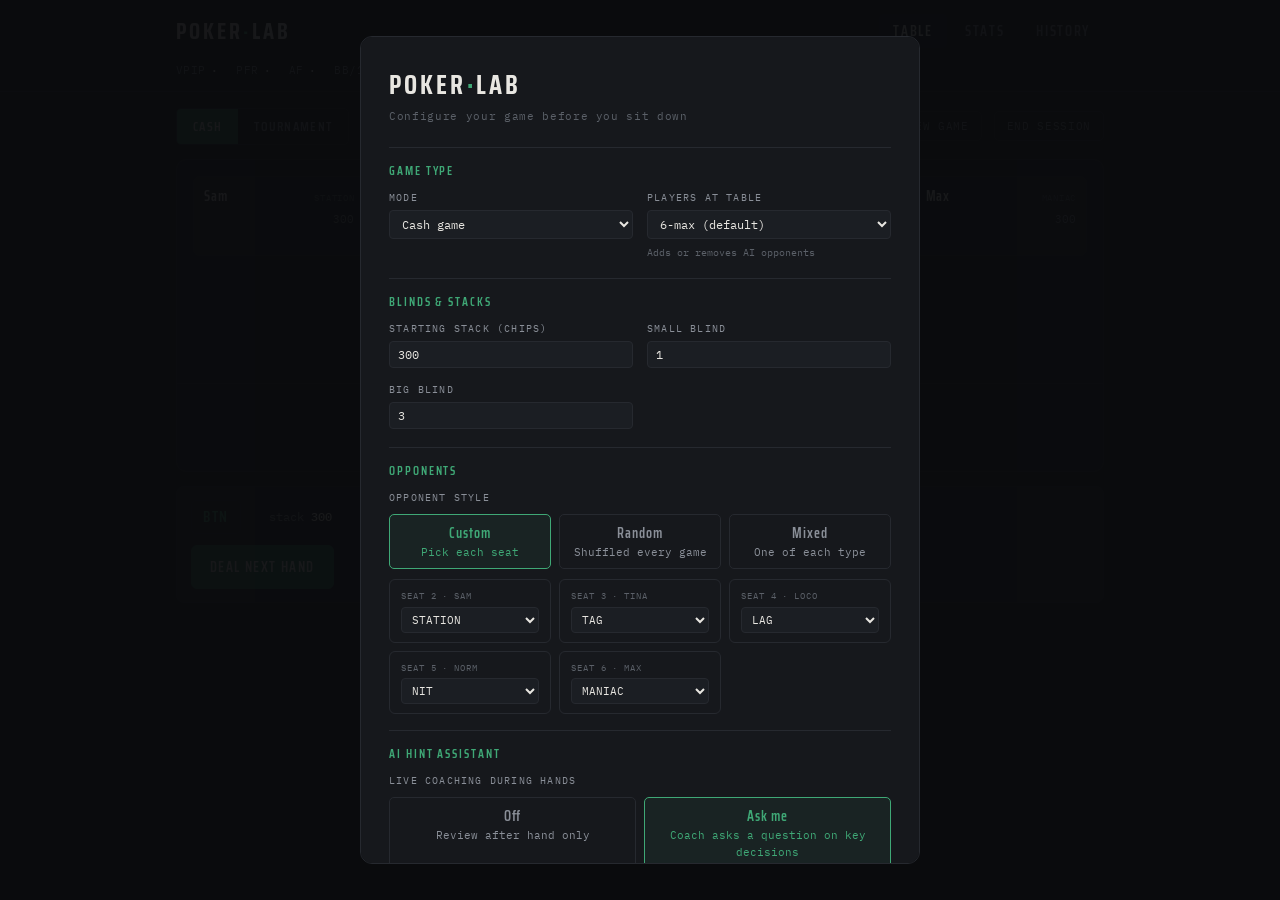
==== index.html @ ae9c4c9e "Make favicon spade larger" ====
<!DOCTYPE html>
<html lang="en">
<head>
<meta charset="UTF-8">
<meta name="viewport" content="width=device-width, initial-scale=1.0">
<title>Poker Lab · 6-Max Trainer</title>
<meta name="description" content="Free in-browser poker trainer. Play against 5 AI types, get hand-by-hand coaching, and track your stats. No account needed.">
<meta property="og:title" content="Poker Lab · 6-Max Trainer">
<meta property="og:description" content="Built this to teach myself poker. Play no-limit hold'em against AI opponents with up to 9 players, get coaching on every hand, track your win rate. Free, no account, runs in your browser.">
<meta property="og:type" content="website">
<link rel="icon" type="image/svg+xml" href="data:image/svg+xml,%3Csvg xmlns='http://www.w3.org/2000/svg' viewBox='0 0 100 100'%3E%3Crect width='100' height='100' rx='16' fill='%231a1a2e'/%3E%3Ctext x='50' y='85' text-anchor='middle' font-size='88' fill='%23e2b94b'%3E%E2%99%A0%3C/text%3E%3C/svg%3E">
<link rel="preconnect" href="https://fonts.googleapis.com">
<link href="https://fonts.googleapis.com/css2?family=Saira+Condensed:wght@500;600;700&family=IBM+Plex+Mono:wght@400;500;600&display=swap" rel="stylesheet">
<style>
:root{
  --bg:#101214;
  --panel:#16181c;
  --panel2:#1b1e23;
  --line:#26292f;
  --ink:#e8e6e1;
  --muted:#8a8f98;
  --dim:#5b6068;
  --felt:#3fa876;
  --felt-dim:#2c7a57;
  --loss:#d96459;
  --warn:#d9a05b;
  --cardface:#f6f5f1;
  --cardred:#c9504a;
  --carddark:#1a1c1f;
  --mono:'IBM Plex Mono',ui-monospace,'SF Mono',Menlo,monospace;
  --disp:'Saira Condensed','Arial Narrow',sans-serif;
}
*{box-sizing:border-box;margin:0;padding:0}
html,body{height:100%}
body{
  background:var(--bg);
  color:var(--ink);
  font-family:var(--mono);
  font-size:13px;
  line-height:1.5;
  -webkit-font-smoothing:antialiased;
}
button{font-family:inherit;cursor:pointer;border:none;background:none;color:inherit}
button:disabled{opacity:.35;cursor:default}
:focus-visible{outline:2px solid var(--felt);outline-offset:2px}
select,input{
  font-family:var(--mono);font-size:12px;color:var(--ink);
  background:var(--panel2);border:1px solid var(--line);border-radius:4px;padding:5px 8px;
}
.wrap{max-width:960px;margin:0 auto;padding:0 16px 40px}

/* ---------- header ---------- */
header{border-bottom:1px solid var(--line);position:sticky;top:0;background:var(--bg);z-index:10}
header .wrap{padding-bottom:0}
.hrow{display:flex;align-items:center;justify-content:space-between;padding:14px 0 8px}
.brand{font-family:var(--disp);font-weight:700;font-size:22px;letter-spacing:.14em;text-transform:uppercase}
.brand .dot{color:var(--felt)}
nav{display:flex;gap:4px}
nav button{
  font-family:var(--disp);font-weight:600;font-size:14px;letter-spacing:.12em;text-transform:uppercase;
  padding:6px 14px;color:var(--muted);border-radius:4px;
}
nav button.on{color:var(--ink);background:var(--panel2)}
nav button:hover{color:var(--ink)}
.ticker{
  display:flex;gap:18px;flex-wrap:wrap;padding:6px 0 12px;
  font-size:11px;color:var(--muted);letter-spacing:.04em;
}
.ticker b{color:var(--ink);font-weight:500;margin-left:5px}
.ticker .pos{color:var(--felt)}
.ticker .neg{color:var(--loss)}
.ticker .warn{color:var(--warn)}

/* ---------- table view ---------- */
.modebar{display:flex;align-items:center;gap:12px;flex-wrap:wrap;padding:16px 0 14px}
.seg{display:flex;border:1px solid var(--line);border-radius:5px;overflow:hidden}
.seg button{padding:7px 16px;font-family:var(--disp);font-weight:600;font-size:13px;letter-spacing:.1em;text-transform:uppercase;color:var(--muted)}
.seg button.on{background:var(--felt-dim);color:var(--ink)}
.modeinfo{color:var(--muted);font-size:11px}
.modeinfo b{color:var(--ink);font-weight:500}
.modebar .spacer{flex:1}
.ghost{border:1px solid var(--line);border-radius:5px;padding:7px 12px;font-size:11px;color:var(--muted);letter-spacing:.06em;text-transform:uppercase;white-space:nowrap}
.ghost:hover{color:var(--ink);border-color:var(--dim)}
.ghost.active{color:var(--felt);border-color:var(--felt-dim)}

.table{
  border:1px solid var(--line);border-radius:10px;background:
  radial-gradient(ellipse 90% 70% at 50% 28%, #151a17 0%, var(--panel) 62%);
  padding:16px 16px 0;
}
.seats{display:grid;grid-template-columns:repeat(5,minmax(0,1fr));gap:8px;margin-bottom:16px}
.seat{
  border:1px solid var(--line);border-radius:7px;background:var(--panel2);
  padding:8px 10px;position:relative;transition:border-color .15s;cursor:pointer;text-align:left;
  min-width:0;
}
.seat:hover{border-color:var(--dim)}
.seat.acting{border-color:var(--felt)}
.seat.folded{opacity:.38}
.seat.out{opacity:.18;cursor:default}
.seat .nm{display:flex;justify-content:space-between;align-items:baseline;gap:4px;margin-bottom:5px}
.seat .nm b{font-family:var(--disp);font-weight:600;font-size:14px;letter-spacing:.06em}
.seat .tag{font-size:9px;color:var(--dim);letter-spacing:.08em;white-space:nowrap}
.seat .row2{display:flex;justify-content:space-between;align-items:center;gap:4px}
.seat .stk{font-size:11px;color:var(--muted);white-space:nowrap}
.seat .bet{font-size:11px;color:var(--warn);min-height:17px;margin-top:4px;white-space:nowrap;overflow:hidden;text-overflow:ellipsis}
.seat .bet.act-fold{color:var(--dim)}
.seat .bet.act-win{color:var(--felt)}
.seat .hand-name{font-size:10px;color:var(--felt);margin-top:2px}
.dbtn{
  position:absolute;top:-7px;right:-5px;width:16px;height:16px;border-radius:50%;
  background:var(--ink);color:var(--bg);font-size:9px;font-weight:600;
  display:flex;align-items:center;justify-content:center;
}

.card{
  display:inline-flex;align-items:center;justify-content:center;gap:1px;
  width:34px;height:46px;border-radius:4px;background:var(--cardface);
  color:var(--carddark);font-weight:600;font-size:14px;
  box-shadow:0 1px 2px rgba(0,0,0,.45);
}
.card.red{color:var(--cardred)}
.card.back{
  background:repeating-linear-gradient(45deg,#23262b 0 3px,#1b1e22 3px 6px);
  box-shadow:inset 0 0 0 1px var(--line);
}
.card.sm{width:23px;height:32px;font-size:10px;border-radius:3px}
.card.lg{width:46px;height:62px;font-size:19px;border-radius:5px}
.cards{display:flex;gap:4px}

.center{display:flex;flex-direction:column;align-items:center;gap:10px;padding:4px 0 14px}
.pot{font-size:12px;color:var(--muted);letter-spacing:.08em;text-transform:uppercase}
.pot b{color:var(--ink);font-weight:500;font-size:14px}
.board{min-height:62px;display:flex;gap:6px;align-items:center}
.board .slot{width:46px;height:62px;border-radius:5px;border:1px dashed var(--line)}

.log{
  border-top:1px solid var(--line);margin:0 -16px;padding:9px 16px 10px;
  font-size:11px;color:var(--dim);height:88px;overflow-y:auto;
}
.log div{padding:1px 0}
.log .hl{color:var(--muted)}

.me{
  margin-top:14px;border:1px solid var(--line);border-radius:8px;background:var(--panel2);
  padding:13px 14px;
}
.merow{display:flex;align-items:center;gap:14px;flex-wrap:wrap}
.posbtn{
  font-family:var(--disp);font-weight:600;font-size:15px;letter-spacing:.1em;color:var(--felt);
  border:1px solid var(--line);border-radius:5px;padding:4px 11px;
}
.posbtn:hover{border-color:var(--felt-dim)}
.mestk{font-size:12px;color:var(--muted)}
.mestk b{color:var(--ink);font-weight:500}
.tocall{font-size:12px;color:var(--warn)}
.eqbadge{font-size:11px;color:var(--felt);border:1px solid var(--felt-dim);border-radius:4px;padding:3px 8px}
.poshint{font-size:11px;color:var(--dim);margin-top:9px;line-height:1.5}
.actions{display:flex;gap:8px;flex-wrap:wrap;margin-top:11px;align-items:center}
.abtn{
  font-family:var(--disp);font-weight:600;font-size:14px;letter-spacing:.1em;text-transform:uppercase;
  border:1px solid var(--line);border-radius:6px;padding:10px 18px;background:var(--panel);
}
.abtn:hover:not(:disabled){border-color:var(--dim)}
.abtn.fold{color:var(--loss)}
.abtn.call{color:var(--ink);border-color:var(--dim)}
.abtn.primary{background:var(--felt-dim);border-color:var(--felt-dim);color:var(--ink)}
.sizes{display:flex;gap:6px;flex-wrap:wrap;align-items:center}
.sizes .lbl{font-size:10px;color:var(--dim);letter-spacing:.08em;text-transform:uppercase;margin:0 2px}
.chip{
  border:1px solid var(--line);border-radius:5px;padding:8px 11px;
  font-size:12px;color:var(--felt);white-space:nowrap;
}
.chip:hover:not(:disabled){border-color:var(--felt)}
.betin{width:74px;padding:7px 9px;font-size:12px;border:1px solid var(--line);border-radius:5px;background:var(--panel2);color:var(--ink)}
.betin:focus{border-color:var(--felt);outline:none}

.coach{
  margin-top:12px;border:1px solid var(--line);border-left:3px solid var(--felt);
  border-radius:6px;background:var(--panel);padding:13px 15px;
}
.coach .eyebrow{font-family:var(--disp);font-weight:600;font-size:12px;letter-spacing:.18em;text-transform:uppercase;color:var(--felt);margin-bottom:6px}
.coach p{color:var(--muted);font-size:12px;margin-bottom:7px;line-height:1.6}
.coach p b{color:var(--ink);font-weight:500}
.coach .res{font-size:13px;color:var(--ink);margin-bottom:8px}
.coach .res.neg{color:var(--loss)}
.coach .res.pos{color:var(--felt)}

.overlay{
  position:fixed;inset:0;background:rgba(10,11,13,.86);z-index:50;
  display:flex;align-items:center;justify-content:center;padding:20px;
}
.modal{
  max-width:520px;width:100%;max-height:86vh;overflow-y:auto;
  border:1px solid var(--line);border-radius:10px;
  background:var(--panel);padding:24px;
}
.modal h2{font-family:var(--disp);font-weight:700;font-size:22px;letter-spacing:.12em;text-transform:uppercase;margin-bottom:12px}
.modal h2 small{font-size:12px;color:var(--dim);letter-spacing:.1em;margin-left:8px}
.modal p{color:var(--muted);font-size:12px;margin-bottom:9px;line-height:1.6}
.modal p b{color:var(--ink);font-weight:500}
.modal ul{margin:0 0 10px 16px;color:var(--muted);font-size:12px;line-height:1.6}
.modal li{margin-bottom:4px}
.modal .mrow{display:flex;gap:10px;margin-top:14px}
.posblock{border:1px solid var(--line);border-radius:7px;padding:11px 13px;margin-bottom:8px}
.posblock.cur{border-color:var(--felt-dim)}
.posblock h4{font-family:var(--disp);font-weight:600;font-size:14px;letter-spacing:.12em;color:var(--felt);margin-bottom:4px}
.posblock p{margin-bottom:5px}
.vline{font-size:12px;color:var(--muted);line-height:1.6;margin-bottom:8px}
.vline b{color:var(--ink);font-weight:500}

/* ---------- stats view ---------- */
.statshead{display:flex;align-items:center;gap:14px;padding:18px 0 14px;flex-wrap:wrap}
.statgrid{display:grid;grid-template-columns:repeat(auto-fill,minmax(210px,1fr));gap:10px}
.statcard{border:1px solid var(--line);border-radius:8px;background:var(--panel);padding:13px 15px}
.statcard .lab{font-size:10px;letter-spacing:.12em;text-transform:uppercase;color:var(--muted);display:flex;justify-content:space-between;align-items:center}
.statcard .val{font-family:var(--disp);font-weight:700;font-size:30px;letter-spacing:.03em;margin:4px 0 2px}
.statcard .bench{font-size:10px;color:var(--dim)}
.statcard .desc{font-size:10px;color:var(--dim);margin-top:6px;line-height:1.45}
.sdot{width:7px;height:7px;border-radius:50%;display:inline-block}
.sdot.ok{background:var(--felt)}
.sdot.off{background:var(--warn)}
.sdot.na{background:var(--line)}
.leaks{margin-top:22px;border:1px solid var(--line);border-radius:8px;background:var(--panel);padding:16px}
.leaks h3{font-family:var(--disp);font-weight:600;font-size:15px;letter-spacing:.14em;text-transform:uppercase;margin-bottom:10px}
.leaks h3 .cnt{color:var(--dim);font-size:11px;letter-spacing:.06em}
.leak{border-top:1px solid var(--line);padding:10px 0;font-size:12px;color:var(--muted);line-height:1.6}
.leak b{color:var(--ink);font-weight:500}
.leak .sev{font-size:9px;letter-spacing:.12em;padding:2px 7px;border-radius:3px;margin-right:8px;text-transform:uppercase}
.sev.high{background:rgba(217,100,89,.16);color:var(--loss)}
.sev.med{background:rgba(217,160,91,.16);color:var(--warn)}
.sev.good{background:rgba(63,168,118,.16);color:var(--felt)}
.lockmsg{color:var(--dim);font-size:12px;padding:8px 0}
.lockbar{height:3px;background:var(--line);border-radius:2px;margin-top:10px;overflow:hidden}
.lockbar i{display:block;height:100%;background:var(--felt);transition:width .3s}
.settingsrow{display:flex;gap:18px;align-items:center;flex-wrap:wrap;margin-top:22px;padding-top:16px;border-top:1px solid var(--line);font-size:11px;color:var(--dim)}
.settingsrow input{width:70px}
.danger{color:var(--loss);border-color:rgba(217,100,89,.4)}

/* ---------- history view ---------- */
.filters{display:flex;gap:10px;flex-wrap:wrap;padding:18px 0 14px;align-items:center}
.hrowi{
  border:1px solid var(--line);border-radius:7px;background:var(--panel);
  margin-bottom:8px;overflow:hidden;
}
.hsum{display:flex;align-items:center;gap:12px;padding:11px 14px;cursor:pointer;flex-wrap:wrap}
.hsum:hover{background:var(--panel2)}
.hsum .when{font-size:10px;color:var(--dim);min-width:86px}
.hsum .hpos{font-family:var(--disp);font-weight:600;font-size:13px;letter-spacing:.08em;min-width:34px}
.hsum .net{margin-left:auto;font-size:13px;white-space:nowrap}
.hsum .net.pos{color:var(--felt)}
.hsum .net.neg{color:var(--loss)}
.hsum .flagchip{font-size:9px;color:var(--dim);letter-spacing:.08em;text-transform:uppercase}
.hdetail{border-top:1px solid var(--line);padding:13px 15px;background:var(--panel2)}
.hdetail .lines{font-size:11px;color:var(--muted);margin-bottom:10px}
.hdetail .lines div{padding:1px 0}
.hdetail .notes{border-left:2px solid var(--felt);padding-left:10px;margin:10px 0;font-size:11px;color:var(--muted);line-height:1.6}
.hdetail .notes div{margin-bottom:6px}
.empty{color:var(--dim);font-size:12px;padding:30px 0;text-align:center}

/* ---------- hint panel ---------- */
.hint-panel{
  margin-top:10px;border:1px solid var(--warn);border-left:3px solid var(--warn);
  border-radius:6px;background:rgba(217,160,91,.06);padding:12px 14px;
}
.hint-panel .eyebrow{font-family:var(--disp);font-weight:600;font-size:11px;letter-spacing:.18em;text-transform:uppercase;color:var(--warn);margin-bottom:6px}
.hint-panel .question{font-size:12px;color:var(--ink);line-height:1.65;margin-bottom:10px}
.hint-panel .hint-actions{display:flex;gap:8px;flex-wrap:wrap}
.hint-panel .hbtn{font-family:var(--disp);font-weight:600;font-size:12px;letter-spacing:.08em;text-transform:uppercase;border:1px solid var(--line);border-radius:5px;padding:7px 13px;background:var(--panel);color:var(--muted)}
.hint-panel .hbtn:hover{border-color:var(--dim);color:var(--ink)}
.hint-panel .hbtn.dismiss{color:var(--dim)}

/* ---------- setup screen ---------- */
.setup-overlay{
  position:fixed;inset:0;background:rgba(10,11,13,.94);z-index:60;
  display:flex;align-items:center;justify-content:center;padding:20px;
}
.setup-box{
  max-width:560px;width:100%;max-height:92vh;overflow-y:auto;
  border:1px solid var(--line);border-radius:12px;
  background:var(--panel);padding:28px 28px 24px;
}
.setup-box h2{
  font-family:var(--disp);font-weight:700;font-size:26px;letter-spacing:.12em;
  text-transform:uppercase;color:var(--ink);margin-bottom:4px;
}
.setup-box .sub{font-size:11px;color:var(--dim);letter-spacing:.06em;margin-bottom:22px}
.setup-grid{display:grid;grid-template-columns:1fr 1fr;gap:14px;margin-bottom:18px}
.setup-group{display:flex;flex-direction:column;gap:5px}
.setup-group label{font-size:10px;letter-spacing:.12em;text-transform:uppercase;color:var(--muted)}
.setup-group select,.setup-group input{width:100%;font-size:12px}
.setup-group .hint{font-size:10px;color:var(--dim);margin-top:2px;line-height:1.4}
.setup-full{grid-column:1/-1}
.setup-section{font-family:var(--disp);font-weight:600;font-size:12px;letter-spacing:.16em;
  text-transform:uppercase;color:var(--felt);margin:16px 0 10px;border-top:1px solid var(--line);padding-top:14px}
.setup-blinds{display:grid;grid-template-columns:repeat(auto-fill,minmax(130px,1fr));gap:8px;margin-bottom:14px}
.blind-chip{
  border:1px solid var(--line);border-radius:5px;padding:8px 11px;
  font-size:11px;color:var(--muted);cursor:pointer;text-align:center;transition:all .12s;
}
.blind-chip:hover{border-color:var(--dim);color:var(--ink)}
.blind-chip.on{border-color:var(--felt);color:var(--felt);background:rgba(63,168,118,.08)}
.blind-chip b{display:block;font-family:var(--disp);font-weight:600;font-size:14px;letter-spacing:.06em;color:inherit}
.setup-ai{display:grid;grid-template-columns:repeat(auto-fill,minmax(140px,1fr));gap:8px;margin-bottom:18px}
.ai-slot{border:1px solid var(--line);border-radius:6px;padding:9px 11px;font-size:11px}
.ai-slot label{font-size:9px;letter-spacing:.1em;text-transform:uppercase;color:var(--dim);display:block;margin-bottom:4px}
.ai-slot select{width:100%;font-size:11px;padding:4px 6px}
.setup-start{
  width:100%;font-family:var(--disp);font-weight:700;font-size:16px;letter-spacing:.14em;
  text-transform:uppercase;background:var(--felt-dim);color:var(--ink);
  border:none;border-radius:7px;padding:14px;cursor:pointer;transition:opacity .15s;
}
.setup-start:hover{opacity:.88}

@media (max-width:680px){
  .seats{grid-template-columns:repeat(3,minmax(0,1fr))}
  .card{width:30px;height:41px;font-size:12px}
  .card.lg{width:40px;height:54px;font-size:16px}
  .board .slot{width:40px;height:54px}
}
@media (prefers-reduced-motion: reduce){
  *{transition:none !important;animation:none !important}
}
</style>
</head>
<body>

<header>
  <div class="wrap">
    <div class="hrow">
      <div class="brand">Poker<span class="dot">·</span>Lab</div>
      <nav>
        <button id="tab-table" class="on" onclick="showView('table')">Table</button>
        <button id="tab-stats" onclick="showView('stats')">Stats</button>
        <button id="tab-history" onclick="showView('history')">History</button>
      </nav>
    </div>
    <div class="ticker" id="ticker"></div>
  </div>
</header>

<main class="wrap">

  <!-- ============ TABLE ============ -->
  <section id="view-table">
    <div class="modebar">
      <div class="seg">
        <button id="mode-cash" class="on" onclick="setMode('cash')">Cash</button>
        <button id="mode-tourney" onclick="setMode('tourney')">Tournament</button>
      </div>
      <div class="modeinfo" id="modeinfo"></div>
      <div class="spacer"></div>
      <button class="ghost" id="eqToggle" onclick="toggleEquity()">Win %: off</button>
      <button class="ghost" id="rebuyBtn" style="display:none" onclick="rebuy()">Rebuy</button>
      <button class="ghost" onclick="openSetup()">New game</button>
      <button class="ghost" onclick="endSession()">End session</button>
    </div>

    <div class="table">
      <div class="seats" id="seats"></div>
      <div class="center">
        <div class="pot" id="potline"></div>
        <div class="board" id="board"></div>
      </div>
      <div class="log" id="log"></div>
    </div>

    <div class="me" id="mepanel">
      <div class="merow">
        <button class="posbtn" id="mepos" onclick="positionGuide()">·</button>
        <span class="cards" id="mecards"></span>
        <span class="mestk" id="mestk"></span>
        <span class="tocall" id="metocall"></span>
        <span class="eqbadge" id="eqbadge" style="display:none"></span>
      </div>
      <div class="poshint" id="poshint"></div>
      <div class="actions" id="actbar"></div>
    </div>

    <div class="coach" id="coachpanel" style="display:none"></div>
    <div class="hint-panel" id="hintpanel" style="display:none"></div>
  </section>

  <!-- ============ STATS ============ -->
  <section id="view-stats" style="display:none">
    <div class="statshead">
      <div class="seg">
        <button id="scope-life" class="on" onclick="setScope('life')">Lifetime</button>
        <button id="scope-sess" onclick="setScope('sess')">Session</button>
      </div>
      <div class="modeinfo" id="statsub"></div>
    </div>
    <div class="statgrid" id="statgrid"></div>
    <div class="leaks" id="leakpanel"></div>
    <div class="settingsrow">
      <span>Stats are measured in big blinds so cash and tournament hands compare cleanly. Table amounts are chips.</span>
      <span style="flex:1"></span>
      <button class="ghost" onclick="exportData()" title="Download your stats and hand history as a backup file">Export data</button>
      <button class="ghost" onclick="importData()" title="Load a previously exported backup file">Import data</button>
      <button class="ghost danger" onclick="resetAll()">Reset all data</button>
    </div>
  </section>

  <!-- ============ HISTORY ============ -->
  <section id="view-history" style="display:none">
    <div class="filters">
      <select id="f-pos" onchange="renderHistory()">
        <option value="">Position: all</option>
        <option>BTN</option><option>SB</option><option>BB</option>
        <option>UTG</option><option>HJ</option><option>CO</option>
      </select>
      <select id="f-flag" onchange="renderHistory()">
        <option value="">Filter: all</option>
        <option value="won">Won</option>
        <option value="lost">Lost</option>
        <option value="vpip">Played (VPIP)</option>
        <option value="pfr">Raised preflop</option>
        <option value="threeBet">3-bet</option>
        <option value="foldCbet">Folded to c-bet</option>
        <option value="wtsd">Went to showdown</option>
        <option value="noted">Has coach note</option>
      </select>
      <select id="f-mode" onchange="renderHistory()">
        <option value="">Mode: all</option>
        <option value="cash">Cash</option>
        <option value="tourney">Tournament</option>
      </select>
      <span style="flex:1"></span>
      <button class="ghost danger" onclick="clearHistory()">Clear history</button>
    </div>
    <div id="histlist"></div>
  </section>

</main>

<div class="overlay" id="overlay" style="display:none">
  <div class="modal" id="modalbox"></div>
</div>

<!-- ============ SETUP SCREEN ============ -->
<div class="setup-overlay" id="setupOverlay">
  <div class="setup-box">
    <h2>Poker<span style="color:var(--felt)">·</span>Lab</h2>
    <div class="sub">Configure your game before you sit down</div>

    <div class="setup-section">Game type</div>
    <div class="setup-grid">
      <div class="setup-group">
        <label>Mode</label>
        <select id="cfg-mode" onchange="updateSetupUI()">
          <option value="cash">Cash game</option>
          <option value="tourney">Tournament (Sit &amp; Go)</option>
        </select>
      </div>
      <div class="setup-group">
        <label>Players at table</label>
        <select id="cfg-players">
          <option value="2">2-handed (heads up)</option>
          <option value="3">3-handed</option>
          <option value="4">4-handed</option>
          <option value="5">5-handed</option>
          <option value="6" selected>6-max (default)</option>
          <option value="7">7-handed</option>
          <option value="8">8-handed</option>
          <option value="9">9-handed (full ring)</option>
        </select>
        <span class="hint">Adds or removes AI opponents</span>
      </div>
    </div>

    <div class="setup-section">Blinds &amp; stacks</div>
    <div class="setup-grid">
      <div class="setup-group">
        <label>Starting stack (chips)</label>
        <input type="number" id="cfg-stack" min="100" max="100000" step="100" value="300">
      </div>
      <div class="setup-group">
        <label>Small blind</label>
        <input type="number" id="cfg-sb" min="1" max="10000" step="1" value="1">
      </div>
      <div class="setup-group">
        <label>Big blind</label>
        <input type="number" id="cfg-bb" min="2" max="20000" step="1" value="3">
      </div>

    </div>

    <div id="cfg-tourney-section">
      <div class="setup-section">Blind schedule (tournament)</div>
      <div class="hint" style="margin-bottom:10px;color:var(--dim);font-size:11px">Pick a preset or the blinds will start at your SB/BB and escalate on the schedule below.</div>
      <div class="setup-blinds">
        <div class="blind-chip on" id="sched-bar" onclick="pickSched('bar')">
          <b>Bar game</b>100/200 start
        </div>
        <div class="blind-chip" id="sched-casino" onclick="pickSched('casino')">
          <b>Casino SNG</b>25/50 start
        </div>
        <div class="blind-chip" id="sched-turbo" onclick="pickSched('turbo')">
          <b>Turbo</b>Fast escalation
        </div>
        <div class="blind-chip" id="sched-custom" onclick="pickSched('custom')">
          <b>Custom</b>Use my SB/BB above
        </div>
      </div>
      <div class="setup-grid">
        <div class="setup-group">
          <label>Hands per blind level</label>
          <select id="cfg-handsPerLevel">
            <option value="6">6 hands (fast)</option>
            <option value="8" selected>8 hands (standard)</option>
            <option value="10">10 hands (slow)</option>
            <option value="15">15 hands (very slow)</option>
          </select>
        </div>
      </div>
    </div>

    <div class="setup-section">Opponents</div>
    <div class="setup-grid setup-full" style="grid-column:1/-1;margin-bottom:10px">
      <div class="setup-group setup-full">
        <label>Opponent style</label>
        <div style="display:flex;gap:8px;flex-wrap:wrap;margin-top:4px">
          <div class="blind-chip on" id="opp-custom" onclick="setOppMode('custom')" style="flex:1;min-width:120px"><b>Custom</b>Pick each seat</div>
          <div class="blind-chip" id="opp-random" onclick="setOppMode('random')" style="flex:1;min-width:120px"><b>Random</b>Shuffled every game</div>
          <div class="blind-chip" id="opp-mixed" onclick="setOppMode('mixed')" style="flex:1;min-width:120px"><b>Mixed</b>One of each type</div>
        </div>
      </div>
    </div>
    <div id="cfg-ai-slots" style="display:grid;grid-template-columns:repeat(auto-fill,minmax(140px,1fr));gap:8px;margin-bottom:12px"></div>
    <div id="opp-random-note" style="display:none;font-size:11px;color:var(--dim);margin-bottom:14px">Opponent types will be randomly assigned at the start of each game. Good for unpredictable practice.</div>

    <div class="setup-section">AI hint assistant</div>
    <div class="setup-grid" style="margin-bottom:18px">
      <div class="setup-group setup-full">
        <label>Live coaching during hands</label>
        <div style="display:flex;gap:8px;flex-wrap:wrap;margin-top:4px">
          <div class="blind-chip" id="hint-off" onclick="setHintMode('off')" style="flex:1"><b>Off</b>Review after hand only</div>
          <div class="blind-chip on" id="hint-question" onclick="setHintMode('question')" style="flex:1"><b>Ask me</b>Coach asks a question on key decisions</div>
        </div>
        <span class="hint" style="margin-top:6px">When enabled, the coach will ask you a question at key moments (big calls, missed bets) so you think through the decision before acting.</span>
      </div>
    </div>

    <button class="setup-start" onclick="startFromSetup()">Deal first hand</button>
  </div>
</div>

<script>
'use strict';
/* =====================================================
   POKER LAB v2 · 6-max NLHE trainer
   ===================================================== */

const SUITCH = {s:'\u2660', h:'\u2665', d:'\u2666', c:'\u2663'};
const RANKCH = {2:'2',3:'3',4:'4',5:'5',6:'6',7:'7',8:'8',9:'9',10:'T',11:'J',12:'Q',13:'K',14:'A'};
const CAT_NAMES = ['High card','Pair','Two pair','Trips','Straight','Flush','Full house','Quads','Straight flush'];
const rand = Math.random;
const pick = a => a[Math.floor(rand()*a.length)];
function sleep(ms){ return new Promise(r=>setTimeout(r,ms)); }

/* ---------- crypto-random shuffle ---------- */
function newDeck(){
  const d = [];
  for(const s of ['s','h','d','c']) for(let r=2;r<=14;r++) d.push({r,s});
  const buf = new Uint32Array(d.length);
  crypto.getRandomValues(buf);
  for(let i=d.length-1;i>0;i--){
    const j = buf[i] % (i+1);
    [d[i],d[j]] = [d[j],d[i]];
  }
  return d;
}
const cstr = c => RANKCH[c.r]+SUITCH[c.s];
const cid  = c => RANKCH[c.r]+c.s;
function prettyIds(str){ // 'Ah Qs' -> 'A♥ Q♠'
  return (str||'').split(' ').filter(Boolean).map(t=>t[0]+(SUITCH[t.slice(-1)]||'')).join(' ');
}
function fmtC(n){ return Math.round(n).toLocaleString('en-US'); }

/* ---------- hand evaluation ---------- */
function score5(cs){
  const rs = cs.map(c=>c.r).sort((a,b)=>b-a);
  const flush = cs.every(c=>c.s===cs[0].s);
  const cnt = {};
  rs.forEach(r=>cnt[r]=(cnt[r]||0)+1);
  const groups = Object.keys(cnt).map(r=>({r:+r,n:cnt[r]})).sort((a,b)=>b.n-a.n||b.r-a.r);
  const uniq = [...new Set(rs)];
  let sHigh = 0;
  if(uniq.length===5){
    if(uniq[0]-uniq[4]===4) sHigh = uniq[0];
    else if(uniq[0]===14 && uniq[1]===5 && uniq[4]===2 && uniq[1]-uniq[4]===3) sHigh = 5;
  }
  let cat, tb;
  if(flush && sHigh){ cat=8; tb=[sHigh]; }
  else if(groups[0].n===4){ cat=7; tb=[groups[0].r, groups[1].r]; }
  else if(groups[0].n===3 && groups[1].n===2){ cat=6; tb=[groups[0].r, groups[1].r]; }
  else if(flush){ cat=5; tb=rs; }
  else if(sHigh){ cat=4; tb=[sHigh]; }
  else if(groups[0].n===3){ cat=3; tb=[groups[0].r, groups[1].r, groups[2].r]; }
  else if(groups[0].n===2 && groups[1].n===2){ cat=2; tb=[groups[0].r, groups[1].r, groups[2].r]; }
  else if(groups[0].n===2){ cat=1; tb=[groups[0].r, groups[1].r, groups[2].r, groups[3].r]; }
  else { cat=0; tb=rs; }
  let score = cat;
  for(let i=0;i<5;i++) score = score*15 + (tb[i]||0);
  return {score, cat};
}
function evalBest(cards){
  if(cards.length===5) return score5(cards);
  let best = {score:-1, cat:0};
  const n = cards.length;
  const combo = (arr) => {
    const s = score5(arr.map(i=>cards[i]));
    if(s.score>best.score) best = s;
  };
  if(n===6){
    for(let skip=0;skip<6;skip++) combo([0,1,2,3,4,5].filter(i=>i!==skip));
  } else {
    for(let a=0;a<n;a++) for(let b=a+1;b<n;b++)
      combo([0,1,2,3,4,5,6].filter(i=>i!==a&&i!==b));
  }
  return best;
}

/* ---------- preflop tiers (Chen) ---------- */
function chen(c1,c2){
  const hv = r => r===14?10 : r===13?8 : r===12?7 : r===11?6 : r/2;
  const hi = Math.max(c1.r,c2.r), lo = Math.min(c1.r,c2.r);
  let s = hv(hi);
  if(c1.r===c2.r) return Math.max(s*2,5);
  if(c1.s===c2.s) s += 2;
  const gap = hi-lo-1;
  if(gap===1) s-=1; else if(gap===2) s-=2; else if(gap===3) s-=4; else if(gap>=4) s-=5;
  if(gap<=1 && hi<12) s+=1;
  return Math.ceil(s);
}
function tierOf(hole){
  const s = chen(hole[0],hole[1]);
  if(s>=10) return 1;
  if(s>=9) return 2;
  if(s>=8) return 3;
  if(s>=7) return 4;
  if(s>=6) return 5;
  if(s>=5) return 6;
  if(s>=4) return 7;
  return 8;
}

/* ---------- postflop hand bucket + draws ---------- */
function bucketOf(hole, board){
  if(!board.length) return null;
  const all = hole.concat(board);
  const ev = evalBest(all);
  const br = board.map(c=>c.r);
  const bmax = Math.max(...br);
  const bsorted = [...br].sort((a,b)=>b-a);
  const b2 = bsorted[1]||0;
  const h = [hole[0].r, hole[1].r];
  const pocket = h[0]===h[1];
  let bucket = 'air';

  if(ev.cat>=4){
    bucket = 'monster';
    if(board.length===5){
      const bev = score5(board);
      if(bev.score>=ev.score) bucket = 'medium';
    }
  } else if(ev.cat===3){
    if(pocket && br.includes(h[0])) bucket='monster';
    else if(h.some(r=>br.filter(x=>x===r).length===2)) bucket='monster';
    else bucket='medium';
  } else if(ev.cat===2){
    const pairsWithBoard = [...new Set(h.filter(r=>br.includes(r)))];
    if(!pocket && pairsWithBoard.length===2) bucket='monster';
    else if(pocket && h[0]>bmax) bucket='strong';
    else if(pairsWithBoard[0]===bmax) bucket='strong';
    else if(pairsWithBoard.length) bucket='medium';
    else bucket='weak';
  } else if(ev.cat===1){
    if(pocket){
      bucket = h[0]>bmax ? 'strong' : (h[0]>b2 ? 'medium' : 'weak');
    } else if(br.includes(h[0]) || br.includes(h[1])){
      const pr = br.includes(h[0]) ? h[0] : h[1];
      const kick = pr===h[0] ? h[1] : h[0];
      if(pr===bmax) bucket = kick>=11 ? 'strong' : 'medium';
      else if(pr>=b2) bucket = 'medium';
      else bucket = 'weak';
    } else bucket='air';
  } else bucket='air';

  let fd=false, oesd=false, gut=false;
  if(board.length<5){
    for(const s of ['s','h','d','c']){
      const tot = all.filter(c=>c.s===s).length;
      if(tot===4 && hole.some(c=>c.s===s)) fd=true;
    }
    const ranks = new Set(all.map(c=>c.r));
    if(ranks.has(14)) ranks.add(1);
    let windows = 0;
    for(let lo=1;lo<=10;lo++){
      const win = [lo,lo+1,lo+2,lo+3,lo+4];
      const have = win.filter(r=>ranks.has(r));
      const holeIn = win.some(r=>h.includes(r) || (r===1&&h.includes(14)));
      if(have.length===4 && holeIn && ev.cat<4) windows++;
    }
    if(windows>=2) oesd=true; else if(windows===1) gut=true;
  }
  const over = !pocket && h[0]>bmax && h[1]>bmax;
  let outs = 0;
  if(fd) outs+=9;
  if(oesd) outs+= fd?6:8;
  else if(gut) outs+= fd?3:4;
  if(over && bucket==='air') outs+=6;
  const draws = [];
  if(fd) draws.push('flush draw');
  if(oesd) draws.push('open-ended straight draw');
  else if(gut) draws.push('gutshot');
  if(over && bucket==='air') draws.push('two overcards');
  return {bucket, outs, draws, cat:ev.cat};
}
const BUCKET_PHRASE = {
  monster:'a monster', strong:'top pair or better', medium:'a middling pair',
  weak:'a weak pair', air:'no pair and no made hand'
};

/* ---------- Monte Carlo equity vs random hands ---------- */
function heroEquity(hole, board, nOpp){
  if(nOpp<=0) return 100;
  const trials = board.length===0?500 : board.length===3?800 : board.length===4?1000 : 1200;
  const used = new Set(hole.concat(board).map(c=>c.r+'_'+c.s));
  const base = [];
  for(const s of ['s','h','d','c']) for(let r=2;r<=14;r++){
    if(!used.has(r+'_'+s)) base.push({r,s});
  }
  const need = 5-board.length;
  let score = 0;
  for(let t=0;t<trials;t++){
    const deck = base.slice();
    const take = nOpp*2 + need;
    for(let i=0;i<take;i++){
      const j = i + Math.floor(rand()*(deck.length-i));
      [deck[i],deck[j]]=[deck[j],deck[i]];
    }
    const fullBoard = board.concat(deck.slice(nOpp*2, nOpp*2+need));
    const myS = evalBest(hole.concat(fullBoard)).score;
    let best=-1, ties=1;
    for(let o=0;o<nOpp;o++){
      const os = evalBest([deck[o*2],deck[o*2+1]].concat(fullBoard)).score;
      if(os>best){ best=os; }
    }
    if(myS>best) score += 1;
    else if(myS===best) score += 0.5;
  }
  return score/trials*100;
}

/* ---------- AI archetypes (research-tuned) ---------- */
const PROF = {
  station: { label:'STATION',
    pre:{open:2, limp:7, call:7, tb:1, bluff3:0, callTb:5},
    post:{
      bet:{monster:.55,strong:.3,medium:.12,weak:.08,air:.04,draw:.18},
      raise:{monster:.4,strong:.1,medium:0,weak:0,air:0,draw:.06},
      call:{
        cheap:{monster:1,strong:1,medium:.97,weak:.92,air:.45,draw:.97},
        mid:{monster:1,strong:.97,medium:.9,weak:.78,air:.28,draw:.92},
        big:{monster:1,strong:.95,medium:.8,weak:.6,air:.12,draw:.72}
      },
      cbet:.2, size:[0.4,0.55], allinTighten:.8
    }},
  tag: { label:'TAG',
    pre:{open:4, limp:0, call:4, tb:1, bluff3:.07, callTb:2},
    post:{
      bet:{monster:.88,strong:.78,medium:.35,weak:.12,air:.12,draw:.5},
      raise:{monster:.55,strong:.22,medium:.04,weak:0,air:.03,draw:.14},
      call:{
        cheap:{monster:1,strong:.95,medium:.8,weak:.45,air:.1,draw:.9},
        mid:{monster:1,strong:.9,medium:.5,weak:.18,air:.04,draw:.65},
        big:{monster:1,strong:.82,medium:.3,weak:.08,air:.02,draw:.4}
      },
      cbet:.7, size:[0.55,0.7], allinTighten:.7
    }},
  lag: { label:'LAG',
    pre:{open:6, limp:0, call:6, tb:2, bluff3:.14, callTb:3},
    post:{
      bet:{monster:.9,strong:.85,medium:.6,weak:.4,air:.42,draw:.68},
      raise:{monster:.6,strong:.3,medium:.1,weak:.06,air:.08,draw:.2},
      call:{
        cheap:{monster:1,strong:.97,medium:.88,weak:.6,air:.3,draw:.95},
        mid:{monster:1,strong:.93,medium:.65,weak:.4,air:.15,draw:.8},
        big:{monster:1,strong:.85,medium:.45,weak:.2,air:.06,draw:.55}
      },
      cbet:.8, size:[0.66,0.9], allinTighten:.75
    }},
  nit: { label:'NIT',
    pre:{open:2, limp:0, call:2, tb:1, bluff3:0, callTb:1},
    post:{
      bet:{monster:.85,strong:.6,medium:.12,weak:.04,air:.04,draw:.3},
      raise:{monster:.6,strong:.18,medium:0,weak:0,air:0,draw:.05},
      call:{
        cheap:{monster:1,strong:.92,medium:.6,weak:.2,air:.04,draw:.75},
        mid:{monster:1,strong:.85,medium:.3,weak:.06,air:.01,draw:.45},
        big:{monster:1,strong:.7,medium:.12,weak:.02,air:0,draw:.25}
      },
      cbet:.35, size:[0.5,0.65], allinTighten:.55
    }},
  maniac: { label:'MANIAC',
    pre:{open:7, limp:0, call:7, tb:3, bluff3:.3, callTb:4},
    post:{
      bet:{monster:.95,strong:.9,medium:.72,weak:.55,air:.5,draw:.78},
      raise:{monster:.65,strong:.4,medium:.18,weak:.1,air:.13,draw:.25},
      call:{
        cheap:{monster:1,strong:1,medium:.92,weak:.7,air:.45,draw:.95},
        mid:{monster:1,strong:.96,medium:.78,weak:.5,air:.3,draw:.85},
        big:{monster:1,strong:.9,medium:.6,weak:.32,air:.15,draw:.65}
      },
      cbet:.85, size:[0.8,1.2], allinTighten:.85
    }}
};
const POS_ADJ = {UTG:-2, 'UTG+1':-1, 'UTG+2':-1, LJ:0, HJ:0, CO:1, BTN:2, SB:0, BB:0};
const AI_ROSTER = [
  {name:'Sam',   type:'station'},
  {name:'Tina',  type:'tag'},
  {name:'Loco',  type:'lag'},
  {name:'Norm',  type:'nit'},
  {name:'Max',   type:'maniac'},
  {name:'Rita',  type:'station'},
  {name:'Cole',  type:'tag'},
  {name:'Dex',   type:'lag'},
];
const VILLAIN_INFO = {
  station:{title:'Sam · The Calling Station', sub:'loose-passive',
    desc:'Plays half his hands or more and hates folding. Calls with any pair, any draw, sometimes just two big cards. Almost never raises without a real hand.',
    exploit:['Value bet relentlessly on all three streets. Second pair is a value hand against Sam.','Size up: he calls big bets nearly as often as small ones, so charge maximum.','Never bluff him. Stations call. Your bluff has to get through someone who does not fold.','When Sam raises, believe him. Passive players raising means a monster.'],
    watch:'Most profitable player at the table if you stay disciplined.'},
  nit:{title:'Norm · The Nit', sub:'tight-passive rock',
    desc:'Plays only premium hands and folds to pressure everywhere else. A turn or river bet from Norm means a very strong hand.',
    exploit:['Attack his blinds and limps constantly. He folds too often to fight back.','Steal small pots with c-bets. He gives up without a piece.','When he raises, fold everything but the nuts. Only stack off with sets or better.','3-bet his rare opens only with premiums. His opening range is already monsters.'],
    watch:'You will not win big pots from Norm. You win by taking fifty small ones.'},
  tag:{title:'Tina · The TAG', sub:'tight-aggressive',
    desc:'The solid regular. Tight preflop range, aggressive with it, c-bets often, and capable of folding when beat. The most common winning style.',
    exploit:['Respect her early-position raises. That range is real.','3-bet her late-position opens. She opens wider there and folds correctly.','Float her c-bets in position and take the pot when she gives up on the turn.','Do not call down light. Her big bets on later streets are weighted to value.'],
    watch:'The hardest seat to profit from. Mostly stay out of her way without a hand or a plan.'},
  lag:{title:'Loco · The LAG', sub:'loose-aggressive',
    desc:'Opens wide, barrels often, and applies pressure on every street. Some of it is real, a lot of it is not.',
    exploit:['Call down lighter. Your bluff catchers go up in value against constant aggression.','Let him bluff into your strong hands. Trap instead of re-raising and check-call him down.','Tighten your own value range and snap him off with it.','Play pots in position against him. Out of position vs a LAG is misery.'],
    watch:'Variance is high against Loco. Expect swings and keep making the right calls.'},
  maniac:{title:'Max · The Maniac', sub:'hyper-aggressive',
    desc:'Raises and re-raises with almost anything, builds giant pots out of nothing, and never slows down. Wins big early, spews it back later.',
    exploit:['Tighten way up and wait. One pair or better is usually enough to play for stacks.','Play strong hands fast and big. He does not fold, so charge him everything.','Never try to bluff him off a hand. There is no hand he folds.','Do not get into raising wars with marginal hands. Patience is the whole strategy.'],
    watch:'He will suck out on you sometimes. That is the price of a massive long-term edge.'}
};

/* ---------- position guide ---------- */
const POSINFO = {
  UTG:{hint:'UTG: first to act, most players behind you. Tightest spot at the table. Raise big pairs, big aces, and strong broadways; fold everything else.',
    s:'Strength: an early raise carries weight. Players give UTG opens respect, so your raises get through or get action from worse.',
    w:'Weakness: you act with zero information preflop and usually play the whole hand out of position.',
    range:'Open roughly the top 10 to 12 percent: 77+, AJ+, ATs, KQs. Raise or fold, never limp.'},
  'UTG+1':{hint:'UTG+1: second to act, still very early. One fewer player behind than UTG but still tight territory.',
    s:'Strength: slight positional improvement over UTG. Opens still get respect.',
    w:'Weakness: still acting early with most of the table behind you.',
    range:'Open around 12 to 14 percent: 66+, AJs+, AJo+, KQs, KQo. Slightly wider than UTG.'},
  'UTG+2':{hint:'UTG+2: third to act. Getting closer to middle position. Range opens up slightly.',
    s:'Strength: a few more players have already folded, reducing the field.',
    w:'Weakness: still early enough that good players behind you can squeeze.',
    range:'Open around 14 to 16 percent: 55+, ATs+, AJo+, KQs, KJs. Fold the weak suited connectors.'},
  LJ:{hint:'LJ (lojack): middle position at a 9-handed table. Four players still behind.',
    s:'Strength: starting to transition into stealing territory. Opens get some respect.',
    w:'Weakness: the HJ, CO, and BTN all have position on you postflop.',
    range:'Open around 16 to 18 percent: 44+, A9s+, ATo+, KQs, KJs, QJs. Fold weak offsuit hands.'},
  HJ:{hint:'HJ (hijack): three to four players behind. Opens start to widen.',
    s:'Strength: if the CO and BTN fold you have position on the blinds.',
    w:'Weakness: CO and BTN with position can still wake up behind you.',
    range:'Open around 18 to 20 percent: 33+, A8s+, ATo+, KQs, KJs, KJo, QJs. Raise or fold.'},
  CO:{hint:'CO (cutoff): one off the button, only three left to act. Start attacking here.',
    s:'Strength: you have position on everyone but the button postflop. Wide opens start printing.',
    w:'Weakness: the button can 3-bet you with position. Be ready for pushback.',
    range:'Open around 25 percent: any pair, A8+, any suited ace, KT+, QT+, JTs, T9s, 98s.'},
  BTN:{hint:'BTN: the best seat in poker. You act last on every postflop street and see everyone\u2019s decision before yours.',
    s:'Strength: position on the entire table for the whole hand. Most of your lifetime profit comes from this seat.',
    w:'Weakness: only the blinds remain, so your raises get less respect. Expect more defends.',
    range:'Open 40 percent or more: any pair, any suited ace, any broadway, K9+, Q9+, J9+, suited connectors. Steal relentlessly.'},
  SB:{hint:'SB: worst seat postflop. You act first on every street, forever. Raise or fold when it folds to you; completing cheap is a trap.',
    s:'Strength: when folded to you, only one player can fight back. Half your bet is already in.',
    w:'Weakness: out of position against the whole table after the flop. Even strong hands play badly here.',
    range:'When folded to you, raise around 35 percent (pairs, aces, broadways, suited hands) and fold the rest. Avoid limping.'},
  BB:{hint:'BB: you already paid, so you close the action and get a discount. Defend wide vs small raises, check your option in limped pots.',
    s:'Strength: last to act preflop with money already in. You can profitably defend many hands a normal call could not.',
    w:'Weakness: you play every postflop street out of position. Defending wide means playing carefully after the flop.',
    range:'Defend vs a single raise with pairs, suited hands, connected cards, and any broadway. 3-bet your premiums. Check freely in limped pots.'}
};

/* ---------- stats ---------- */
function blankStats(){
  return {hands:0,vpip:0,pfr:0,limped:0,tbOpp:0,tb:0,f3bOpp:0,f3b:0,
          cbetFaced:0,foldCbet:0,sawFlop:0,wtsd:0,wonSd:0,
          pBets:0,pCalls:0,netBB:0,won:0};
}
const BENCH = {
  vpip:[20,28], pfr:[16,24], gap:[3,7], tb:[5,10], f3b:[45,65],
  af:[1.8,4], foldCbet:[35,60], wtsd:[22,30], wsd:[48,56]
};
function derive(s){
  const pct = (a,b)=> b>0 ? a/b*100 : null;
  const gap = s.hands>0 ? (s.vpip-s.pfr)/s.hands*100 : null;
  return {
    hands:s.hands,
    vpip:pct(s.vpip,s.hands), pfr:pct(s.pfr,s.hands), gap,
    tb:pct(s.tb,s.tbOpp), f3b:pct(s.f3b,s.f3bOpp),
    af: s.pCalls>0 ? (s.pBets/s.pCalls) : (s.pBets>0?99:null),
    foldCbet:pct(s.foldCbet,s.cbetFaced),
    wtsd:pct(s.wtsd,s.sawFlop), wsd:pct(s.wonSd,s.wtsd),
    bb100: s.hands>0 ? s.netBB/s.hands*100 : null
  };
}

/* ---------- persistence (localStorage) ---------- */
const DKEY = 'pokerlab:data';
let DATA = { v:2, life:blankStats(), settings:{showEquity:false, hintMode:'question'}, hands:[] };
let saveState = 'ok'; // ok | err

function loadData(){
  try{
    const raw = localStorage.getItem(DKEY);
    if(raw){
      const d = JSON.parse(raw);
      if(d && d.life){
        DATA.life = Object.assign(blankStats(), d.life);
        DATA.settings = Object.assign(DATA.settings, d.settings||{});
        DATA.hands = Array.isArray(d.hands) ? d.hands : [];
      }
    }
    saveState = 'ok';
  }catch(e){
    saveState = 'err';
    console.error('load failed', e);
  }
}

let saveTimer = null;
function saveData(){
  clearTimeout(saveTimer);
  saveTimer = setTimeout(()=>{
    try{
      if(DATA.hands.length > 500) DATA.hands = DATA.hands.slice(-500);
      localStorage.setItem(DKEY, JSON.stringify(DATA));
      saveState = 'ok';
    }catch(e){
      saveState = 'err';
      console.error('save failed', e);
    }
    renderTicker();
  }, 150);
}

function exportData(){
  const blob = new Blob([JSON.stringify(DATA, null, 2)], {type:'application/json'});
  const url = URL.createObjectURL(blob);
  const a = document.createElement('a');
  a.href = url;
  a.download = 'pokerlab-backup-' + new Date().toISOString().slice(0,10) + '.json';
  a.click();
  URL.revokeObjectURL(url);
}

function importData(){
  const input = document.createElement('input');
  input.type = 'file';
  input.accept = '.json';
  input.onchange = e => {
    const file = e.target.files[0];
    if(!file) return;
    const reader = new FileReader();
    reader.onload = evt => {
      try{
        const d = JSON.parse(evt.target.result);
        if(!d || !d.life) throw new Error('Invalid file');
        DATA.life = Object.assign(blankStats(), d.life);
        DATA.settings = Object.assign(DATA.settings, d.settings||{});
        DATA.hands = Array.isArray(d.hands) ? d.hands : [];
        saveData();
        renderAll();
        renderStatsView();
        renderHistory();
        showModal('Import successful', `<p>Loaded <b>${DATA.life.hands}</b> lifetime hands and <b>${DATA.hands.length}</b> hand records.</p>`,
          [{label:'Close', cb:closeModal}]);
      }catch(err){
        showModal('Import failed', `<p>Could not read that file. Make sure it is a Poker Lab backup.</p>`,
          [{label:'Close', cb:closeModal}]);
      }
    };
    reader.readAsText(file);
  };
  input.click();
}

/* ---------- game state ---------- */
let S = null;
let SESSION = blankStats();
let userResolve = null;
let dealing = false;
let recentNoteKeys = [];

function freshState(mode, cfg){
  cfg = cfg || {};
  const tourney = mode==='tourney';
  const numPlayers = Math.min(9, Math.max(2, cfg.numPlayers||6));
  const startStack = cfg.startStack || (tourney ? 1500 : 300);
  const sbVal = cfg.sb || (tourney ? 10 : 1);
  const bbVal = cfg.bb || (tourney ? 20 : 3);
  const schedule = cfg.schedule || [[10,20],[15,30],[20,40],[30,60],[50,100],[75,150],[100,200],[150,300],[200,400],[300,600],[400,800],[500,1000]];
  const handsPerLevel = cfg.handsPerLevel || 8;
  const aiRoster = cfg.aiRoster || AI_ROSTER.slice(0, numPlayers-1);

  const players = [];
  players.push({id:0, name:'YOU', type:'user', user:true, stack:startStack,
                hole:[], folded:false, allIn:false, out:false, streetPut:0, handPut:0, acted:false, revealed:false, lastAct:''});
  for(let i=0; i<numPlayers-1; i++){
    const a = aiRoster[i] || AI_ROSTER[i % AI_ROSTER.length];
    players.push({id:i+1, name:a.name, type:a.type, user:false, stack:startStack,
                  hole:[], folded:false, allIn:false, out:false, streetPut:0, handPut:0, acted:false, revealed:false, lastAct:''});
  }
  return {
    mode, players, numPlayers, startStack,
    cfg0: {numPlayers, startStack, sb:sbVal, bb:bbVal, schedule, handsPerLevel, aiRoster},
    btn: Math.floor(rand()*numPlayers),
    sb: sbVal, bb: bbVal,
    level:0, handsAtLevel:0,
    schedule, handsPerLevel,
    deck:[], board:[], street:'pre',
    currentBet:0, lastRaiseSize:0, preRaises:0, preAggressor:null, lastAgg:null,
    cbetLive:false,
    handActive:false, finished:false, acting:null,
    logLines:[], lastWin:[]
  };
}

function posLabels(n){
  if(n===2) return ['BTN','BB'];
  if(n===3) return ['BTN','SB','BB'];
  if(n===4) return ['BTN','SB','BB','UTG'];
  if(n===5) return ['BTN','SB','BB','UTG','CO'];
  if(n===6) return ['BTN','SB','BB','UTG','HJ','CO'];
  if(n===7) return ['BTN','SB','BB','UTG','UTG+1','HJ','CO'];
  if(n===8) return ['BTN','SB','BB','UTG','UTG+1','UTG+2','HJ','CO'];
  return ['BTN','SB','BB','UTG','UTG+1','UTG+2','LJ','HJ','CO'];
}
function liveSeats(){ return S.players.filter(p=>!p.out); }
function seatOrderFromBtn(){
  const ordered = [];
  const n = S.players.length;
  for(let k=0;k<n;k++){
    const p = S.players[(S.btn+k)%n];
    if(!p.out) ordered.push(p);
  }
  return ordered;
}
function positionOf(p){
  const ord = seatOrderFromBtn();
  const labels = posLabels(ord.length);
  return labels[ord.indexOf(p)] || '·';
}
function nextLive(fromId, pred){
  const n = S.players.length;
  for(let k=1;k<=n;k++){
    const p = S.players[(fromId+k)%n];
    if(!p.out && pred(p)) return p;
  }
  return null;
}
function potTotal(){ return S.players.reduce((a,p)=>a+p.handPut,0); }
function unfolded(){ return S.players.filter(p=>!p.out && !p.folded); }

/* ---------- hand record ---------- */
let H = null;
function newHandRecord(){
  const me = S.players[0];
  const ord = seatOrderFromBtn();
  const hu = ord.length===2;
  const sbP = hu ? ord[0] : ord[1];
  const bbP = hu ? ord[1] : ord[2];
  H = {
    id: Date.now()+'-'+Math.floor(rand()*1e4),
    t: Date.now(), mode:S.mode, bb:S.bb,
    pos: positionOf(me),
    stackBefore: me.stack,
    blinds:[{n:sbP.name,t:sbP.type},{n:bbP.name,t:bbP.type}],
    hole:'', board:'', net:0, netC:0,
    flags:{vpip:false,pfr:false,limped:false,threeBet:false,tbOpp:false,f3b:false,f3bOpp:false,
           cbetFaced:false,foldCbet:false,sawFlop:false,wtsd:false,wonSd:false,won:false},
    pBets:0,pCalls:0,
    acts:[], log:[], notes:[], result:''
  };
}
function log(line, hl){
  S.logLines.push({line, hl:!!hl});
  if(H && S.handActive) H.log.push(line);
  renderLog();
}

/* ---------- hand flow ---------- */
async function startHand(){
  if(dealing || S.finished) return;
  const me = S.players[0];
  if(S.mode==='cash' && me.stack<=0){ renderAll(); return; }
  dealing = true;
  hideCoach();

  if(S.mode==='cash'){
    S.players.forEach(p=>{ if(!p.user && p.stack < S.startStack*0.3) p.stack = S.startStack; });
  }
  if(S.mode==='tourney'){
    if(S.handsAtLevel>=S.handsPerLevel && S.level < S.schedule.length-1){
      S.level++; S.handsAtLevel=0;
      [S.sb,S.bb] = S.schedule[S.level];
    }
  }

  const nxt = nextLive(S.btn, p=>true);
  if(nxt) S.btn = nxt.id;

  S.players.forEach(p=>{
    p.hole=[]; p.folded=p.out; p.allIn=false; p.streetPut=0; p.handPut=0; p.acted=false; p.revealed=false;
    p.lastAct=''; p.sdName=''; p.sdScore=0;
  });
  S.deck = newDeck();
  S.board = [];
  S.street='pre';
  S.currentBet=0; S.lastRaiseSize=S.bb; S.preRaises=0; S.preAggressor=null; S.lastAgg=null;
  S.cbetLive=false;
  S.logLines=[]; S.lastWin=[];
  S.handActive = true;

  newHandRecord();

  const ord = seatOrderFromBtn();
  const hu = ord.length===2;
  const sbP = hu ? ord[0] : ord[1];
  const bbP = hu ? ord[1] : ord[2];
  post(sbP, Math.min(S.sb, sbP.stack));
  post(bbP, Math.min(S.bb, bbP.stack));
  S.currentBet = S.bb;
  if(S.mode==='tourney') log(`Level ${S.level+1}: blinds ${S.sb}/${S.bb}`);
  log(`New hand · ${ord.length} players · ${sbP.name} posts SB ${fmtC(S.sb)}, ${bbP.name} posts BB ${fmtC(S.bb)}`);

  for(const p of ord){ p.hole = [S.deck.pop(), S.deck.pop()]; }
  H.hole = S.players[0].out ? '' : S.players[0].hole.map(cid).join(' ');
  renderAll();

  const ok = await runBetting(bbP.id);
  if(!ok){ await finishByFolds(); dealing=false; return; }

  for(const st of ['flop','turn','river']){
    if(unfolded().length<2) break;
    dealStreet(st);
    if(actorsLeft()<2){ await runout(); break; }
    const cont = await runBetting(S.btn);
    if(!cont){ await finishByFolds(); dealing=false; return; }
  }
  if(unfolded().length>=2){
    await ensureFullBoard();
    await showdown();
  }
  dealing=false;
}

function post(p, amt){
  amt = Math.min(amt, p.stack);
  p.stack -= amt; p.streetPut += amt; p.handPut += amt;
  if(p.stack===0) p.allIn = true;
}
function actorsLeft(){ return unfolded().filter(p=>!p.allIn).length; }

function dealStreet(st){
  S.street = st;
  S.players.forEach(p=>{ p.streetPut=0; p.acted=false; if(!p.folded&&!p.out&&!p.allIn) p.lastAct=''; });
  S.currentBet=0; S.lastRaiseSize=S.bb; S.lastAgg=null;
  if(st==='flop'){ S.board.push(S.deck.pop(),S.deck.pop(),S.deck.pop()); }
  else S.board.push(S.deck.pop());
  H.board = S.board.map(cid).join(' ');
  if(st==='flop' && !S.players[0].folded && !S.players[0].out){ H.flags.sawFlop = true; }
  const streetLabel = st==='flop' ? 'FLOP' : st==='turn' ? 'TURN' : 'RIVER';
  log(`${streetLabel}: ${S.board.map(cstr).join(' ')}`, true);
  renderAll();
}

async function runBetting(startAfterId){
  let pointer = startAfterId;
  let guard = 0;
  while(guard++ < 300){
    if(unfolded().length<2) return false;
    const actors = unfolded().filter(p=>!p.allIn);
    if(actors.length===0) return true;
    if(actors.every(p=>p.acted && p.streetPut===S.currentBet)) return true;
    if(actors.length===1 && actors[0].streetPut>=S.currentBet && actors[0].acted) return true;
    const p = nextLive(pointer, x=>!x.folded && !x.allIn);
    if(!p) return true;
    pointer = p.id;
    if(p.acted && p.streetPut===S.currentBet) continue;
    await takeTurn(p);
    renderAll();
  }
  return true;
}

async function takeTurn(p){
  S.acting = p.id;
  renderAll();
  const toCall = S.currentBet - p.streetPut;
  let decision;
  if(p.user){
    decision = await userTurn(p, toCall);
  } else {
    const userOut = S.players[0].folded || S.players[0].out;
    await sleep(userOut ? 120 : (380 + rand()*420));
    decision = S.street==='pre' ? aiPre(p, toCall) : aiPost(p, toCall);
  }
  S.acting = null;
  applyAction(p, decision, toCall);
}

function legalMinRaiseTo(){ return S.currentBet + S.lastRaiseSize; }

function applyAction(p, d, toCall){
  const pot = potTotal();
  const snap = {raises:S.preRaises, agg:S.preAggressor, cbetLive:S.cbetLive, lastAgg:S.lastAgg};
  // poker rule: you can never fold when checking is free
  if(d.act==='fold' && toCall<=0) d = {act:'check'};

  if(d.act==='fold'){
    p.folded = true; p.acted = true; p.lastAct='fold';
    log(`${p.name} folds`);
    if(p.user) recordUserAct(p,'fold',toCall,pot,0,0,snap);
    return;
  }
  if(d.act==='check'){
    p.acted = true; p.lastAct='check';
    log(`${p.name} checks`);
    if(p.user) recordUserAct(p,'check',0,pot,0,0,snap);
    return;
  }
  if(d.act==='call'){
    const amt = Math.min(toCall, p.stack);
    post(p, amt);
    p.acted = true; p.lastAct='call '+fmtC(amt);
    log(`${p.name} calls ${fmtC(amt)}${p.allIn?' (all-in)':''}`);
    if(p.user) recordUserAct(p,'call',toCall,pot,amt,0,snap);
    return;
  }
  // bet / raise to total street amount d.to
  let to = Math.max(d.to, S.currentBet>0 ? legalMinRaiseTo() : S.bb);
  to = Math.min(to, p.streetPut + p.stack);
  const isAllIn = (to === p.streetPut + p.stack);
  if(!isAllIn && to <= S.currentBet){
    return applyAction(p, {act: toCall>0?'call':'check'}, toCall);
  }
  if(isAllIn && to <= S.currentBet){
    // short all-in that doesn't even reach the current bet: treat as all-in call
    return applyAction(p, {act:'call'}, toCall);
  }
  const add = to - p.streetPut;
  const wasBet = S.currentBet===0;
  if(to > S.currentBet){
    const inc = to - S.currentBet;
    const fullRaise = inc >= S.lastRaiseSize;
    if(fullRaise){
      S.lastRaiseSize = inc;
      // a full raise reopens the action
      S.players.forEach(o=>{ if(o!==p) o.acted=false; });
    }
    // a short all-in raise does NOT reopen action: others may call the difference
    S.currentBet = to;
    S.lastAgg = p.id;
    if(S.street==='pre'){
      S.preRaises++;
      S.preAggressor = p.id;
    } else if(S.street==='flop'){
      if(wasBet && p.id===S.preAggressor) S.cbetLive = true;
      else if(!wasBet) S.cbetLive = false;
    }
  }
  post(p, add);
  p.acted = true;
  p.lastAct = (wasBet&&S.street!=='pre'?'bet ':'raise to ')+fmtC(to);
  log(`${p.name} ${wasBet&&S.street!=='pre'?'bets':'raises to'} ${fmtC(to)}${p.allIn?' (all-in)':''}`);
  if(p.user) recordUserAct(p, wasBet&&S.street!=='pre'?'bet':'raise', toCall, pot, add, to, snap);
}

/* ---------- user stat instrumentation ---------- */
function villainOf(id){
  const v = S.players.find(x=>x.id===id);
  return v && !v.user ? {n:v.name, t:v.type} : null;
}
function recordUserAct(p, act, toCall, potBefore, amt, to, snap){
  const st = S.street;
  const ctx = {street:st, act, toCall, pot:potBefore, amt, to:to||0, pos:H.pos};
  const vs = toCall>0 ? villainOf(snap.lastAgg) : null;
  if(vs){ ctx.vs = vs.n; ctx.vsType = vs.t; }
  ctx.opp = unfolded().filter(x=>!x.user && !x.folded).map(x=>x.name+':'+x.type);
  if(st==='pre'){
    ctx.tier = tierOf(p.hole);
    ctx.unopened = snap.raises===0;
    const wasPfr = H.flags.pfr;
    const voluntary = (act==='call'||act==='raise'||act==='bet');
    if(voluntary) H.flags.vpip = true;
    if(act==='raise') H.flags.pfr = true;
    if(act==='call' && snap.raises===0 && S.currentBet===S.bb && H.pos!=='BB'){
      H.flags.limped = true;
    }
    if(snap.raises===1 && !H.flags.threeBet){
      H.flags.tbOpp = true;
      if(act==='raise') H.flags.threeBet = true;
    }
    if(wasPfr && snap.raises>=2 && toCall>0 && !H.f3bSeen){
      if(snap.agg!==p.id){
        H.f3bSeen = true;
        H.flags.f3bOpp = true;
        if(act==='fold') H.flags.f3b = true;
      }
    }
  } else {
    const b = bucketOf(p.hole, S.board);
    ctx.bucket = b.bucket; ctx.outs = b.outs; ctx.draws = b.draws;
    if(act==='bet'||act==='raise') H.pBets++;
    if(act==='call') H.pCalls++;
    if(st==='flop' && snap.cbetLive && toCall>0 && p.id!==snap.agg && !H.cbetSeen){
      H.cbetSeen = true;
      H.flags.cbetFaced = true;
      if(act==='fold') H.flags.foldCbet = true;
    }
  }
  H.acts.push(ctx);
}

/* ---------- user turn UI ---------- */
function userTurn(p, toCall){
  return new Promise(res=>{
    userResolve = res;
    renderActions(p, toCall);
    if(DATA.settings.showEquity) updateEquity(p);
    if((DATA.settings.hintMode||'question') === 'question') maybeShowHint(p, toCall);
  });
}
function uact(d){
  if(!userResolve) return;
  const r = userResolve; userResolve = null;
  document.getElementById('actbar').innerHTML='';
  hideHint();
  r(d);
}
function customBet(minTo, maxTo){
  const el = document.getElementById('betin');
  if(!el) return;
  let v = parseInt(el.value);
  if(isNaN(v) || v<=0) return;
  v = Math.max(minTo, Math.min(v, maxTo));
  uact({act:'raise', to:v});
}
function hideHint(){
  const el = document.getElementById('hintpanel');
  if(el) el.style.display='none';
}
function maybeShowHint(p, toCall){
  const el = document.getElementById('hintpanel');
  if(!el) return;
  const pot = potTotal();
  const b = S.board.length ? bucketOf(p.hole, S.board) : null;
  const pos = H ? H.pos : positionOf(p);
  const hole = H ? prettyIds(H.hole) : '';
  const boardP = S.board.length ? S.board.map(cstr).join(' ') : '';
  const opp = S.players.find(x=>x.id===S.lastAgg && !x.user);
  const oppName = opp ? opp.name : null;
  const oppType = opp ? opp.type : null;
  const stackBB = Math.round(p.stack / S.bb);
  let q = null;

  if(toCall > 0 && b && (b.bucket==='air'||b.bucket==='weak') && toCall > pot*0.35){
    const need = Math.round(toCall/(pot+toCall)*100);
    const oppDesc = oppType==='station'?`${oppName} rarely bluffs`
      : oppType==='nit'?`${oppName} only bets strong hands`
      : oppType==='lag'?`${oppName} fires with a wide range`
      : oppType==='maniac'?`${oppName} bets almost anything`
      : oppName ? `${oppName} bet into you` : '';
    const drawNote = b.draws&&b.draws.length ? `You have a ${b.draws[0]} — about ${Math.round((b.outs||0)*2)}% to improve next card.` : '';
    q=pick([
      `About to call ${fmtC(toCall)} into ${fmtC(pot)} on the ${S.street} with ${BUCKET_PHRASE[b.bucket]} (${boardP}). You need roughly ${need}% equity. ${oppDesc?oppDesc+'.':''} Can you name two worse hands they might have that you beat?`,
      `Before you call: the break-even price here is ${need}% equity and you have ${BUCKET_PHRASE[b.bucket]} on ${boardP}. ${oppDesc?oppDesc+'.':''} Is this a real bluff-catch or are you just hoping to be right?`,
      `${fmtC(toCall)} to call into ${fmtC(pot)}, needing ${need}% equity. You have ${BUCKET_PHRASE[b.bucket]}. ${drawNote||'What is your plan if the next card does not help?'}`,
      `Calling ${fmtC(toCall)} needs ${need}% equity to break even. With ${BUCKET_PHRASE[b.bucket]} on ${boardP}, what hands worse than yours would ${oppName||'your opponent'} bet here? If you cannot name two, this is a fold.`,
      `Pot odds say you need ${need}% equity. ${BUCKET_PHRASE[b.bucket]} on ${boardP} rarely has that. ${oppDesc?oppDesc+'. ':''}What specific hand do you beat when you call?`,
      `Before calling: ${fmtC(toCall)} into ${fmtC(pot)} on the ${S.street} with ${BUCKET_PHRASE[b.bucket]} on ${boardP}. ${oppDesc?oppDesc+'.':''} Are you calling because the math works, or because you hate folding?`,
      `Break-even equity: ${need}%. ${BUCKET_PHRASE[b.bucket]} on ${boardP}. ${drawNote} What does ${oppName||'your opponent'} have and how much of their range do you beat?`,
      `You need ${need}% equity. Name one hand ${oppName||'your opponent'} could be bluffing with here. If you cannot find one, the math says fold.`,
      `${oppDesc?oppDesc+'. ':''}You still need ${need}% equity with ${BUCKET_PHRASE[b.bucket]} on ${boardP}. Are you ahead of their range or just not ready to fold?`,
      `${fmtC(toCall)} call needs ${need}% equity. ${BUCKET_PHRASE[b.bucket]} on ${boardP}. ${drawNote} Good calls name what they beat. Bad calls just hope.`,
    ]);
  }
  else if(toCall<=0 && S.street==='flop' && H && H.flags.pfr && b && (b.bucket==='strong'||b.bucket==='monster')){
    const bet = fmtC(Math.round(pot*0.6));
    q=pick([
      `You raised preflop and have ${BUCKET_PHRASE[b.bucket]} on ${boardP}. Before checking: what happens if you bet ${bet}? Who at this table calls with worse hands?`,
      `${BUCKET_PHRASE[b.bucket]} on ${boardP} as the preflop raiser. Checking gives everyone a free card. Who is most likely to bet if you check? Is that what you want?`,
      `Strong hand on ${boardP}. Bet now to build the pot, or check to trap an aggressive player? Think about who is still in and how they play.`,
      `Flopped ${BUCKET_PHRASE[b.bucket]} on ${boardP} after raising preflop. Betting builds the pot and charges draws. What does checking accomplish that a bet of ${bet} does not?`,
      `You showed strength preflop and connected on ${boardP}. Betting maintains your initiative and extracts value now. Which opponents here call a bet with a worse hand?`,
      `${BUCKET_PHRASE[b.bucket]} and first to act on ${boardP}. Checking gives free cards. Betting around ${bet} charges every draw and keeps you in control. Who here pays off a bet with worse?`,
      `Preflop raiser with ${BUCKET_PHRASE[b.bucket]} on ${boardP}. The question is not whether to bet but how much. What size gets called by hands you dominate?`,
      `You have the goods on ${boardP}. Slow-playing costs money against players who will call a bet anyway. Is anyone here the type who pays off value bets with weaker hands?`,
      `${BUCKET_PHRASE[b.bucket]} on ${boardP} as the aggressor. Checking signals weakness and lets opponents pick up equity for free. A bet of ${bet} keeps you in the driver seat.`,
    ]);
  }
  else if(toCall >= p.stack*0.65 && b){
    q=pick([
      `Facing an all-in call with ${BUCKET_PHRASE[b.bucket]} on ${boardP}. ${oppName?`What does ${oppName}'s shoving range look like?`:'What hands would your opponent shove here?'} Are you ahead of most of those or behind?`,
      `Stack commitment decision. ${BUCKET_PHRASE[b.bucket]} on ${boardP}. ${oppName&&oppType?`${oppName} is ${oppType==='maniac'?'a maniac who shoves wide':oppType==='nit'?'a nit whose shoves are almost always strong':oppType==='lag'?'a LAG who shoves draws and value':'playing solid poker'}.`:''} Enough equity to go all-in?`,
      `This call puts most of your stack in. With ${BUCKET_PHRASE[b.bucket]} on ${boardP}, ask: is your opponent shoving for value or as a bluff? Your read should drive this decision.`,
      `All-in decision: ${BUCKET_PHRASE[b.bucket]} on ${boardP}. What percentage of ${oppName||'their'} shoving range do you beat? Under 40% and there may be a better spot ahead.`,
      `Calling off your stack with ${BUCKET_PHRASE[b.bucket]}. Think through the hands ${oppName||'your opponent'} moves all-in with here. Are you winning or losing against most of those?`,
      `Stack decision on ${boardP}. ${oppType==='nit'?`${oppName} is a nit — when nits shove, believe them.`:oppType==='maniac'?`${oppName} shoves wide, so your equity vs their range is better than it looks.`:oppType==='lag'?`${oppName} shoves draws and value both. Is ${BUCKET_PHRASE[b.bucket]} ahead of that combined range?`:`What does ${oppName||'your opponent'} have when they commit their stack here?`}`,
      `Before calling off: two questions. What does ${oppName||'your opponent'} shove here, and how much of that range do you beat? If it is less than half, look for a fold.`,
      `${BUCKET_PHRASE[b.bucket]} facing a shove on ${boardP}. Think about their entire line from preflop to now. Does it point to a strong value hand or a bluff?`,
    ]);
  }
  else if(S.mode==='tourney' && S.street==='pre' && stackBB<=15 && toCall<=0){
    q=pick([
      `You have ${stackBB} big blinds with ${hole} from ${pos}. Short stack means shove or fold. Is this hand strong enough to go all-in and be happy getting called? If yes, shove. If no, fold.`,
      `${stackBB} BB with ${hole} from ${pos}. Limping or calling small wastes fold equity. Either your hand is worth shoving everything, or it is a fold.`,
      `At ${stackBB} BB you are in push-or-fold territory. ${hole} from ${pos}: would you be comfortable getting called by the blinds here?`,
      `${stackBB} big blinds. Limping now and being pot-committed later is worse than just shoving. With ${hole} from ${pos}: shove or fold?`,
      `Short-stack alert: ${stackBB} BB with ${hole} from ${pos}. Every hand you pass up costs you relative to the blinds. Is this in your shove range or below it?`,
      `${pos}, ${stackBB} BB, ${hole}. Open-raising small and folding to a 3-bet costs chips you cannot spare. Either commit everything or fold it cleanly.`,
      `Push-or-fold with ${hole} from ${pos} at ${stackBB} big blinds. Think about who is in the blinds and whether your hand is ahead of their calling range.`,
      `${stackBB} BB is shove-or-fold depth. Raising small just to fold costs chips both ways. ${hole} from ${pos}: do you want your whole stack in the middle or not?`,
      `With ${stackBB} big blinds every chip matters. ${hole} from ${pos}: is this strong enough to go all-in right now? If you are unsure, it is probably a fold.`,
    ]);
  }
  else if(toCall<=0 && S.street==='flop' && H && H.flags.pfr && b && b.bucket==='air' && !H.cbetHintShown){
    H.cbetHintShown=true;
    const third = fmtC(Math.round(pot*0.4));
    const half = fmtC(Math.round(pot/2));
    q=pick([
      `You raised preflop and missed the flop (${boardP}). A c-bet of ${third} to ${half} continues the story you told preflop. Do you want to bet and represent strength, or check and see the turn free?`,
      `Preflop raiser on ${boardP} with nothing. A c-bet says you still have a hand. Opponents who missed have to fold. The bet only needs to work about 40% of the time to be profitable. Fire or check?`,
      `You took the lead preflop, now face a flop with air. Betting represents your range. Checking admits weakness. Who at this table is likely to fold to a bet right now?`,
      `Missed the flop on ${boardP} after raising preflop. Your raise said you have something. A continuation bet of ${third} keeps that story alive. Checking tells everyone you whiffed.`,
      `C-bet spot: raised preflop, hit nothing on ${boardP}. A bet of ${third} to ${half} only needs to succeed 33 to 40 percent of the time to be profitable. How often does everyone fold here?`,
      `You showed strength before the flop. Now you missed on ${boardP}. Betting works because your opponents have to worry about top pair, sets, and overpairs in your range. Apply that pressure?`,
      `Air on ${boardP} but you raised preflop. A small bet of ${third} takes this pot when everyone else also missed. A check gives away your hand and hands out free cards.`,
      `Classic c-bet spot: preflop raise, then nothing on ${boardP}. Continue your story with ${third} to ${half} or admit weakness. Who is most likely to give up without a piece of this board?`,
      `Preflop aggressor with air on ${boardP}. The continuation bet does not need to work every time. Even at 40 percent success it turns a profit. Bet or check — what is your read on the players still in?`,
    ]);
  }
  else if(S.street==='pre' && toCall > S.bb*3 && p.hole.length && tierOf(p.hole)>=5){
    q=pick([
      `Facing a raise of ${fmtC(toCall)} with ${hole} from ${pos}. Does this hand play well against the raiser's range? What is your plan if you miss the flop out of position?`,
      `${hole} facing a ${fmtC(toCall)} raise. Is this hand worth shoving all-in over the raise? Or is it a fold? Calling and then folding flops is a slow chip drain.`,
      `You have ${hole} facing a raise. Two questions: are you okay going all-in if they re-raise? And what flop do you need, and how often do you hit it?`,
      `${fmtC(toCall)} to call with ${hole} from ${pos}. You pay to see a flop, miss most of the time, then face another bet you have to fold to. Is that cycle worth entering here?`,
      `${hole} vs a raise of ${fmtC(toCall)}. What is your plan on a flop like K-7-2? If the answer is check-fold, then you are paying ${fmtC(toCall)} to see a card that beats you.`,
      `Facing a raise with ${hole}. How much of the raiser's range do you beat at showdown? If you are behind most of it preflop, you are probably behind most of it postflop too.`,
      `${hole} facing ${fmtC(toCall)} from ${pos}. The two clean options are fold and re-raise. Calling puts you in a squeeze: big price, out of position, with a hand that misses most flops.`,
      `Facing a raise with ${hole}. When you call and miss the flop, you usually lose the money anyway — just slower. Is there a specific reason to call here rather than fold or re-raise?`,
    ]);
  }
  else if(S.street==='river' && toCall>0 && b && (b.bucket==='medium'||b.bucket==='weak')){
    q=pick([
      `River call on ${boardP} with ${BUCKET_PHRASE[b.bucket]}. Does ${oppName||'your opponent'} ever bluff here? If they only bet rivers with strong hands, fold. If they fire rivers wide, call.`,
      `${BUCKET_PHRASE[b.bucket]} on the river (${boardP}). Think about their entire line: flop, turn, river. Does that betting pattern look more like a value hand or a missed draw turned bluff?`,
      `River decision with ${BUCKET_PHRASE[b.bucket]} on ${boardP}. Has ${oppName||'your opponent'} been betting all three streets, or did they wake up on the river? Sudden river bets from passive players are almost always value.`,
      `Calling ${fmtC(toCall)} on the river with ${BUCKET_PHRASE[b.bucket]}. Replay the hand: what did ${oppName||'your opponent'} do on the flop and turn? Does this line point to value or a bluff?`,
      `${BUCKET_PHRASE[b.bucket]} on ${boardP} — no more cards to improve. What specific hand worse than yours does ${oppName||'your opponent'} bet here on the river?`,
      `River call with ${BUCKET_PHRASE[b.bucket]}. ${oppType==='station'?`${oppName} almost never bluffs rivers.`:oppType==='maniac'?`${oppName} fires rivers often with nothing — decent bluff-catch spot.`:oppType==='lag'?`${oppName} does barrel rivers sometimes. What is your gut read on this specific line?`:`Does ${oppName||'your opponent'} bluff rivers or just bet value?`}`,
      `${BUCKET_PHRASE[b.bucket]} facing a river bet on ${boardP}. Two scenarios: strong hand (you lose) or bluff (you win). Based on how this hand was played, which is more likely?`,
      `Final street, ${BUCKET_PHRASE[b.bucket]} on ${boardP}. What worse hands does ${oppName||'your opponent'} bet here? If you cannot name at least one plausible bluff, their range is pure value.`,
    ]);
  }
  else if(toCall<=0 && S.street!=='pre' && b && (b.bucket==='strong'||b.bucket==='monster')){
    q=pick([
      `${BUCKET_PHRASE[b.bucket]} on ${boardP}. How much should you bet? Small bets build small pots. Big bets build big pots but may fold weaker hands. What size gets called by hands you beat?`,
      `You have ${BUCKET_PHRASE[b.bucket]} and first to act on ${boardP}. Who is most likely to call a bet here and what might they have?${oppName?` ${oppName} is still in.`:''}`,
      `${BUCKET_PHRASE[b.bucket]} on ${boardP}. The goal is maximum value from hands that beat you less. What would ${oppName||'your opponents'} call, and how big can you make the bet before they fold?`,
      `Strong hand, first to act on ${boardP}. Small bets leave money on the table. Big bets might fold your customers. Find the size that extracts the most from the hands you beat.`,
      `${BUCKET_PHRASE[b.bucket]} on ${boardP} — time to build the pot. Checking gives free cards. What is the biggest bet ${oppName||'the remaining players'} would call with a weaker hand?`,
      `You have the best of it on ${boardP} with ${BUCKET_PHRASE[b.bucket]}. Betting too small gives draws a cheap price. Betting too big folds your customers. Size your bet for the specific players still in.`,
      `${BUCKET_PHRASE[b.bucket]} and no one has bet on ${boardP}. Think about who would call and what with, then size to extract as much as possible from those weaker hands.`,
      `${BUCKET_PHRASE[b.bucket]} on ${boardP}. Every street you check with a strong hand is a lost bet. Make ${oppName||'your opponents'} pay to be here and start building the pot you want to win.`,
    ]);
  }

  if(!q){ el.style.display='none'; return; }
  el.innerHTML = `<div class="eyebrow">Coach question</div>
    <div class="question">${q}</div>
    <div class="hint-actions">
      <button class="hbtn dismiss" onclick="hideHint()">Got it, continue</button>
    </div>`;
  el.style.display='';
}
function updateEquity(p){
  const badge = document.getElementById('eqbadge');
  badge.style.display='';
  badge.textContent='win % ...';
  const nOpp = unfolded().filter(x=>!x.user).length;
  setTimeout(()=>{
    const eq = heroEquity(p.hole, S.board, nOpp);
    badge.textContent = `win ~${eq.toFixed(0)}% vs ${nOpp} random`;
  }, 30);
}

/* ---------- AI decisions ---------- */
const AI_AGG = {station:0, nit:0, tag:1, lag:2, maniac:3};
function aiPre(p, toCall){
  const prof = PROF[p.type].pre;
  const tier = tierOf(p.hole);
  const pos = positionOf(p);
  const adj = POS_ADJ[pos]||0;
  const facingRaise = S.preRaises>0;
  const limpers = S.players.filter(x=>!x.folded&&!x.out&&x.streetPut===S.bb&&x.id!==p.id&&positionOf(x)!=='BB').length;
  const openTo = Math.round(S.bb*3 + limpers*S.bb);

  // Short-handed adjustment: as the table shrinks, everyone must play wider.
  // 6+ players = 0, 5 players = +1, 4 = +2, 3 = +3, heads-up = +4
  const live = seatOrderFromBtn().length;
  const shortAdj = Math.max(0, 6 - live);

  // Stack-aware push/fold: tournament AI with 10 BB or less stops raise-folding
  // and plays shove-or-fold like a real short stack would.
  const bbDepth = (p.stack + p.streetPut) / S.bb;
  if(S.mode==='tourney' && bbDepth <= 10){
    const posRank = ({UTG:0,'UTG+1':0,'UTG+2':1,LJ:1,HJ:2,CO:3,BTN:4,SB:5,BB:2})[pos] ?? 2;
    // Threshold: which hand tiers this AI will shove. Wider when later position,
    // more aggressive type, very short stack, or short-handed table.
    const thresh = 2 + Math.round(posRank*0.8) + AI_AGG[p.type] + (bbDepth<=5?2:0) + Math.ceil(shortAdj/2);
    const shove = {act:'raise', to: p.streetPut + p.stack};
    if(!facingRaise){
      if(toCall<=0){ // BB option
        if(tier <= Math.min(thresh, 4)) return shove;
        return {act:'check'};
      }
      if(tier <= thresh) return shove;
      return {act:'fold'};
    }
    // Facing a raise short-stacked: shove strong hands, call off when pot odds are huge
    if(tier <= Math.max(1, thresh-2)) return shove;
    const potNow = potTotal();
    if(toCall >= p.stack){ // call would be all-in: needs decent equity
      if(tier <= 5 || toCall/(potNow+toCall) < 0.3) return {act:'call'};
      return {act:'fold'};
    }
    if(toCall/(potNow+toCall) < 0.22 && tier <= 7) return {act:'call'};
    return {act:'fold'};
  }

  if(!facingRaise){
    if(toCall<=0){ // BB option: check is always available
      if(tier<=prof.open+Math.ceil(shortAdj/2) && rand()<.7) return {act:'raise', to:Math.round(S.bb*3.5)};
      return {act:'check'};
    }
    if(tier <= prof.open + adj + shortAdj) return {act:'raise', to:openTo};
    if(p.type==='station' && tier<=prof.limp+shortAdj && rand()<.8) return {act:'call'};
    if(pos==='SB' && tier<=6+shortAdj && rand()<.3) return {act:'call'};
    return {act:'fold'};
  }
  if(S.preRaises===1){
    const tbTo = Math.round(S.currentBet*3);
    if(tier<=prof.tb+Math.floor(shortAdj/2) && rand()<.8) return {act:'raise', to:tbTo};
    if(prof.bluff3>0 && tier<=6 && rand()<prof.bluff3+shortAdj*0.03) return {act:'raise', to:tbTo};
    const defBonus = pos==='BB' ? 2 : (pos==='SB' ? 1 : 0);
    if(tier <= prof.call + Math.max(adj,0) + defBonus + Math.ceil(shortAdj/2)) return {act:'call'};
    return {act:'fold'};
  }
  if(tier===1 && rand()<.55) return {act:'raise', to:Math.round(S.currentBet*2.4)};
  if(tier<=prof.callTb+Math.floor(shortAdj/2)) return {act:'call'};
  return {act:'fold'};
}

function aiPost(p, toCall){
  const prof = PROF[p.type].post;
  const b = bucketOf(p.hole, S.board);
  const cls = ((b.bucket==='air'||b.bucket==='weak') && b.outs>=7) ? 'draw' : b.bucket;
  const pot = potTotal();

  if(toCall<=0){
    let f = prof.bet[cls] ?? .05;
    if(S.street==='flop' && S.preAggressor===p.id) f = Math.max(f, prof.cbet);
    if(S.street==='river' && cls==='draw') f = .25;
    if(rand()<f){
      const frac = prof.size[0] + rand()*(prof.size[1]-prof.size[0]);
      const to = Math.max(S.bb, Math.round(pot*frac));
      return {act:'raise', to:Math.min(to, p.streetPut+p.stack)};
    }
    return {act:'check'};
  }
  const price = toCall/(pot+toCall);
  const rch = prof.raise[cls]||0;
  if(rand()<rch && p.stack > toCall*2.5){
    return {act:'raise', to:Math.round(S.currentBet*2.7)};
  }
  const band = price<0.22?'cheap': price<0.36?'mid':'big';
  let c = prof.call[band][cls] ?? 0;
  if(cls==='draw' && S.street!=='river'){
    const eq = b.outs*0.021;
    if(price < eq + 0.06) c = Math.max(c,.88);
    else if(price > eq + 0.15) c *= .4;
  }
  if(toCall>=p.stack) c *= prof.allinTighten;
  if(rand()<c) return {act:'call'};
  return {act:'fold'};
}

/* ---------- endings ---------- */
async function finishByFolds(){
  const w = unfolded()[0];
  const pot = potTotal();
  w.stack += pot;
  S.lastWin = [w.id];
  w.lastAct = 'wins '+fmtC(pot);
  log(`${w.name} wins ${fmtC(pot)} — everyone else folded, no showdown needed`, true);
  await endHand(false);
}
async function ensureFullBoard(){
  while(S.board.length<5){
    await sleep(450);
    if(S.board.length===0){ S.street='flop'; S.board.push(S.deck.pop(),S.deck.pop(),S.deck.pop()); }
    else { S.street = S.board.length===3?'turn':'river'; S.board.push(S.deck.pop()); }
    H.board = S.board.map(cid).join(' ');
    const stLabel2 = S.street==='flop'?'FLOP':S.street==='turn'?'TURN':'RIVER';
    log(`${stLabel2}: ${S.board.map(cstr).join(' ')}`, true);
    renderAll();
  }
}
async function runout(){
  unfolded().forEach(p=>p.revealed=true);
  renderAll();
  await ensureFullBoard();
}
async function showdown(){
  const inHand = unfolded();
  inHand.forEach(p=>{ p.revealed = true; });
  if(!S.players[0].folded && !S.players[0].out){ H.flags.wtsd = true; }

  inHand.forEach(p=>{
    const ev = evalBest(p.hole.concat(S.board));
    p.sdScore = ev.score; p.sdName = CAT_NAMES[ev.cat];
  });

  const contributors = S.players.filter(p=>p.handPut>0);
  const levels = [...new Set(inHand.map(p=>p.handPut))].sort((a,b)=>a-b);
  let prev = 0;
  const winners = new Set();
  for(const lvl of levels){
    let potAmt = 0;
    contributors.forEach(p=>{ potAmt += Math.max(0, Math.min(p.handPut,lvl)-prev); });
    const elig = inHand.filter(p=>p.handPut>=lvl);
    const best = Math.max(...elig.map(p=>p.sdScore));
    const ws = elig.filter(p=>p.sdScore===best);
    const share = Math.floor(potAmt/ws.length);
    ws.forEach((w,i)=>{ w.stack += share + (i===0 ? potAmt-share*ws.length : 0); winners.add(w.id); });
    prev = lvl;
  }
  S.lastWin = [...winners];
  const wNames = inHand.filter(p=>winners.has(p.id));
  wNames.forEach(w=>{ w.lastAct = 'wins'; });

  // Build a clear showdown message
  const allHandsStr = inHand.map(w=>`${w.name}: ${w.sdName}`).join(', ');
  let resultMsg;
  if(wNames.length > 1){
    // Multiple winners: split pot, explain why
    const potAmt = S.players.reduce((a,p)=>a+p.handPut,0);
    resultMsg = `Showdown, cards revealed: ${allHandsStr}. Split pot: both players had the same best hand (${wNames[0].sdName}). Pot of ${fmtC(potAmt)} divided equally.`;
  } else if(wNames.length===1){
    const loserStr = inHand.filter(p=>!winners.has(p.id)).map(p=>`${p.name} had ${p.sdName}`).join(', ');
    resultMsg = `Showdown: ${wNames[0].name} wins with ${wNames[0].sdName}${loserStr?` (${loserStr})`:''}`;
  } else {
    resultMsg = `Showdown, cards revealed: ${allHandsStr}`;
  }
  log(resultMsg, true);
  if(winners.has(0)) H.flags.wonSd = true;
  renderAll();
  await endHand(true);
}

async function endHand(wasShowdown){
  S.handActive = false;
  const me = S.players[0];

  const netC = me.stack - H.stackBefore;
  H.netC = netC;
  H.net = +( netC / S.bb ).toFixed(2);
  H.flags.won = netC > 0;
  H.result = netC>0 ? `won ${fmtC(netC)}` : netC<0 ? `lost ${fmtC(Math.abs(netC))}` : 'broke even';

  if(!me.out){
    const tally = s=>{
      s.hands++;
      if(H.flags.vpip)s.vpip++; if(H.flags.pfr)s.pfr++; if(H.flags.limped)s.limped++;
      if(H.flags.tbOpp)s.tbOpp++; if(H.flags.threeBet)s.tb++;
      if(H.flags.f3bOpp)s.f3bOpp++; if(H.flags.f3b)s.f3b++;
      if(H.flags.cbetFaced)s.cbetFaced++; if(H.flags.foldCbet)s.foldCbet++;
      if(H.flags.sawFlop)s.sawFlop++; if(H.flags.wtsd)s.wtsd++; if(H.flags.wonSd)s.wonSd++;
      s.pBets+=H.pBets; s.pCalls+=H.pCalls;
      s.netBB += H.net; if(H.flags.won)s.won++;
    };
    tally(SESSION); tally(DATA.life);
    H.notes = coachNotes();
    DATA.hands.push(compactRecord());
    saveData();
  }

  if(S.mode==='tourney'){
    S.handsAtLevel++;
    S.players.forEach(p=>{ if(!p.out && p.stack<=0){ p.out=true; log(`${p.name} is eliminated`); } });
    const alive = liveSeats();
    if(me.out){
      const place = alive.length+1;
      S.finished = true;
      log(`Tournament over. You finished ${ordinal(place)} of ${S.numPlayers}. Take your time reviewing the hand, then start a new game below.`, true);
      endGameButtons();
    } else if(alive.length===1){
      S.finished = true;
      log(`Tournament over. You win. Last player standing.`, true);
      endGameButtons();
    }
  }

  renderAll();
  showCoach();
}

function compactRecord(){
  return {id:H.id,t:H.t,mode:H.mode,pos:H.pos,bb:H.bb,hole:H.hole,board:H.board,
          net:H.net,netC:H.netC,flags:H.flags,notes:H.notes,log:H.log.slice(0,60),result:H.result};
}
function ordinal(n){ return n+(['th','st','nd','rd'][((n%100-20)%10)]||['th','st','nd','rd'][n%100]||'th'); }

/* =====================================================
   COACHING ENGINE v2: specific, deduplicated, villain-aware
   ===================================================== */
function needPct(toCall, pot){ return Math.round(toCall/(pot+toCall)*100); }
function stationIn(opp){ const s=(opp||[]).find(o=>o.endsWith(':station')); return s? s.split(':')[0] : null; }

function coachNotes(){
  const cands = [];
  const A = H.acts;
  const pre = A.filter(a=>a.street==='pre');
  const post = A.filter(a=>a.street!=='pre');
  const hole = prettyIds(H.hole);
  const boardP = prettyIds(H.board);
  const stackBB = Math.round(H.stackBefore / H.bb);

  // ---- leak rules (priority 1-3) ----
  if(H.flags.limped){
    cands.push({key:'limp', p:1,
      t: pick([
        `You limped ${hole} from ${H.pos}. Raise to about ${fmtC(H.bb*3)} or fold. Limping builds no pot when you are ahead, gives the blinds a free look, and announces a weak hand.`,
        `Limping ${hole} from ${H.pos} is a recurring leak. A raise to ${fmtC(H.bb*3)} does three things limping never can: it builds a pot while you are ahead, it can take the pot down preflop, and it gives you the initiative on the flop.`,
        `${hole} from ${H.pos}: another limp. The problem is that you risk chips without any chance of winning before the flop. A raise to ${fmtC(H.bb*3)} can win it outright. A limp cannot.`,
        `Limped ${hole} from ${H.pos}. Limping invites multiway pots where your hand is harder to play and easier to outdraw. Raise to ${fmtC(H.bb*3)} to narrow the field and keep the lead.`,
        `${hole} from ${H.pos}: raise or fold, every time. Every limp gives the blinds a cheap look at a flop and builds a small pot you cannot easily win. Make it ${fmtC(H.bb*3)}.`,
      ]),
      short: pick([
        `Limped again (${hole} from ${H.pos}). Same leak: raise or fold, no limping.`,
        `Another limp (${hole}, ${H.pos}). Raise to ${fmtC(H.bb*3)} or fold every time.`,
        `${hole} from ${H.pos}: that limp is still the leak. ${fmtC(H.bb*3)} or fold.`,
      ])});
  }
  const firstVol = pre.find(a=>a.act==='call'||a.act==='raise');
  if(firstVol && firstVol.tier>=6 && (H.pos==='UTG'||H.pos==='HJ') && !H.flags.limped){
    cands.push({key:'looseEarly', p:2,
      t: pick([
        `${hole} from ${H.pos} is outside a solid opening range with ${H.pos==='UTG'?'five':'four'} players still behind you. Up front, stick to pairs, big aces, and strong broadways. Hands like this make money from the button, not from early position.`,
        `Opening ${hole} from ${H.pos} is too loose. Early position ranges need to be tight because you play the whole hand without information. Players behind have position on you the entire hand.`,
        `${hole} from ${H.pos} with multiple players behind: not strong enough for this seat. Keep early position opens to pairs, strong aces, and broadways. Save the speculative hands for when you have position.`,
        `Playing ${hole} from ${H.pos} bleeds chips over time. Early position means the least information and the worst postflop position. Tighten your range here to hands you can continue with comfortably after a re-raise.`,
        `${hole} from ${H.pos} is a marginal open at best. With ${H.pos==='UTG'?'five':'four'} players behind including the button and blinds, you are setting yourself up for a tough hand from a tough seat.`,
      ]),
      short: `${hole} from ${H.pos}: too loose for early position again.`});
  }
  const coldCall = pre.find(a=>a.act==='call' && a.toCall>H.bb);
  if(coldCall && coldCall.tier>=6){
    const v = coldCall.vs||'the raiser';
    cands.push({key:'coldCall', p:2,
      t: pick([
        `Flat-calling ${v}'s raise with ${hole} is a long-term loser: you are paying ${fmtC(coldCall.toCall)} to play a weak hand against a range that has you beat. Fold it. If the raiser is tight, an occasional 3-bet beats calling.`,
        `Calling ${v}'s raise with ${hole} is the passive play with a hand that does not warrant it. You paid a big price to enter a pot against a stronger range, likely out of position. Raise the hands worth playing or fold the rest.`,
        `${hole} vs a ${v} raise: a cold call puts you in the worst spot in poker. Weak hand, big price, probably out of position, against someone who showed strength. Fold or 3-bet.`,
        `Cold-calling with ${hole} gives ${v} every advantage: they showed strength, you called with weaker, and now you guess what they have for the rest of the hand. Raise the hands worth playing; fold the rest.`,
        `That call with ${hole} versus ${v}'s raise is an expensive habit. Every time you flat-call below the 3-bet threshold, you play a guessing game postflop with worse cards and less information.`,
      ]),
      short: `Called a raise with ${hole} again. Weak hands vs raising ranges bleed chips.`});
  }
  for(const a of post){
    if(a.act==='call' && (a.bucket==='air'||a.bucket==='weak') && a.outs>0 && a.street!=='river'){
      const eq = Math.round(a.outs*2.1);
      const need = needPct(a.toCall, a.pot);
      if(need > eq + 10){
        cands.push({key:'chase', p:1,
          t: pick([
            `${a.street.charAt(0).toUpperCase()+a.street.slice(1)}, board ${boardP}: you called ${fmtC(a.toCall)} into a pot of ${fmtC(a.pot)} chasing your ${a.draws.join(' and ')}. The price required about ${need}% equity; ${a.outs} outs is roughly ${eq}%. Quick math: outs times 2 per card to come. If the price beats that number, fold.`,
            `Chasing your ${a.draws.join(' and ')} on the ${a.street} cost ${fmtC(a.toCall)} into ${fmtC(a.pot)}. You needed ${need}% equity but had about ${eq}%. Rule: outs × 2 = approximate equity per card. When the price exceeds that, let the draw go.`,
            `${a.street.charAt(0).toUpperCase()+a.street.slice(1)} draw chase: ${a.outs} outs gives roughly ${eq}% equity, but you paid for ${need}%. Over time, calling more than a draw is worth costs a lot of chips. Fold when the math does not work.`,
            `Called ${fmtC(a.toCall)} on the ${a.street} with ${a.outs} draw outs. Your equity was about ${eq}%, but you needed ${need}% to break even. That is a ${need-eq}% shortfall. Fast check: outs × 2. If the price in percent is higher, fold the draw.`,
            `Draw call on the ${a.street}: ${a.outs} outs to your ${a.draws[0]} means roughly ${eq}% to hit next card. You needed ${need}% to call profitably. Good draws are still folds when the pot does not give you the right price.`,
          ])
        });
        break;
      }
    }
  }
  for(const a of post){
    if(a.act==='call' && (a.bucket==='air'||a.bucket==='weak') && a.outs<4 && a.toCall > a.pot*0.55){
      const v = a.vs||'your opponent';
      const vt = a.vsType||'';
      let read = '';
      if(vt==='station'||vt==='nit'||vt==='tag') read = ` ${v} is ${vt==='station'?'a calling station':vt==='nit'?'a nit':'a TAG'}; big bets from passive or tight players are almost pure value.`;
      else if(vt==='lag'||vt==='maniac') read = ` ${v} bluffs plenty, but with ${BUCKET_PHRASE[a.bucket]} you lose to their value hands and beat almost none of their bluffs anyway.`;
      cands.push({key:'bigCallWeak', p:1,
        t: pick([
          `You called ${fmtC(a.toCall)} on the ${a.street} (board ${boardP}) holding ${BUCKET_PHRASE[a.bucket]}.${read} Save those chips for spots where you can actually win the pot.`,
          `${fmtC(a.toCall)} call on the ${a.street} with ${BUCKET_PHRASE[a.bucket]} on ${boardP}.${read} Without equity or fold equity, the chips just transfer to the other side.`,
          `Calling ${fmtC(a.toCall)} with ${BUCKET_PHRASE[a.bucket]} on ${boardP} is a leak.${read} To justify a call you need hand equity or fold equity. Here you had neither.`,
          `That ${fmtC(a.toCall)} call with ${BUCKET_PHRASE[a.bucket]} on the ${a.street} (${boardP}) is exactly the spot to fold.${read} Discipline on these laydowns is where winning players build their edge.`,
          `Calling ${fmtC(a.toCall)} with ${BUCKET_PHRASE[a.bucket]} on ${boardP} bleeds chips slowly.${read} When you have neither equity nor a bluff-catch, there is nothing to prop up the call.`,
        ])
      });
      break;
    }
  }
  const monsterActs = post.filter(a=>a.bucket==='monster');
  if(monsterActs.length>=2 && !monsterActs.some(a=>a.act==='bet'||a.act==='raise')){
    const sIn = stationIn(monsterActs[0].opp);
    cands.push({key:'passiveMonster', p:2,
      t: pick([
        `You made ${BUCKET_PHRASE.monster} on ${boardP} and never bet or raised. One slowplay street can be fine; passive lines all hand leave money behind${sIn?` — ${sIn} the calling station would have paid you on every street`:''}. Bet your monsters.`,
        `${BUCKET_PHRASE.monster} on ${boardP} and you checked through multiple streets. The risk of slowplaying is that your opponents do not improve enough to pay you, or they sense something wrong and check back. Bet big hands.`,
        `You trapped with ${BUCKET_PHRASE.monster} on ${boardP} but never fired. Trapping works against aggressive players; against passive ones it just loses bets.${sIn?` ${sIn} would have called big bets here.`:''}`,
        `${BUCKET_PHRASE.monster} and zero aggression on ${boardP}. The time to build pots is when you have a hand. Passive lines with strong holdings leave value on the table${sIn?`, especially against ${sIn} who calls anything`:''}.`,
        `Checked your monster on ${boardP} all the way through. Slow-playing has its place but not across every street. The goal with a big hand is to get stacks in, not to see if opponents improve by accident.`,
      ])
    });
  }
  const rv = post.find(a=>a.street==='river' && (a.bucket==='strong'||a.bucket==='monster') && a.act==='check');
  if(rv && !cands.some(c=>c.key==='passiveMonster')){
    const half = fmtC(Math.round(rv.pot/2));
    const sIn = stationIn(rv.opp);
    cands.push({key:'missedValue', p:3,
      t: pick([
        `River, board ${boardP}: you checked ${BUCKET_PHRASE[rv.bucket]}. The question on every river is whether worse hands call a bet. ${sIn?`Against ${sIn} the answer is yes every time.`:'Here the answer was probably yes.'} A bet around ${half} gets paid more often than it gets punished.`,
        `You checked back ${BUCKET_PHRASE[rv.bucket]} on the river (${boardP}). That is a missed value bet. On the river, your hand does not get better. Either bet for value now or accept that you gave up a bet.${sIn?` ${sIn} calls almost every river bet.`:''}`,
        `River check with ${BUCKET_PHRASE[rv.bucket]} on ${boardP}. Value bets on the river are pure profit when worse hands call. ${sIn?`${sIn} is exactly the opponent who calls a ${half} bet with second pair.`:`A bet around ${half} should get paid here.`}`,
        `Missed a river bet with ${BUCKET_PHRASE[rv.bucket]} on ${boardP}. By the river, opponents' ranges are defined. When you have a strong hand, bet an amount the second-best hands will call. Checking gives it away.`,
        `${BUCKET_PHRASE[rv.bucket]} on the river and you checked. Ask this question every time: what worse hand calls a bet? ${sIn?`${sIn} calls with almost any pair.`:'If the answer is at least one hand, bet.'} A ${half} bet here had real value.`,
      ])
    });
  }
  // missed c-bet as preflop raiser
  const flopCheck = post.find(a=>a.street==='flop' && a.act==='check' && a.toCall===0);
  if(H.flags.pfr && flopCheck && flopCheck.bucket!=='monster' && H.flags.sawFlop){
    const third = fmtC(Math.round(flopCheck.pot/3));
    const half = fmtC(Math.round(flopCheck.pot/2));
    const boardCards = prettyIds(H.board.split(' ').slice(0,3).join(' '));
    cands.push({key:'missedCbet', p:3,
      t: pick([
        `You raised preflop (taking the lead) then checked the flop ${boardCards} without betting. A continuation bet, or c-bet, is a follow-up bet after raising preflop. It works because your preflop raise said you have a strong hand, so a flop bet continues that story even if you missed. Betting ${third} to ${half} here would have made opponents decide whether to call. Many would fold. Checking let everyone see the turn for free.`,
        `Raised preflop then checked the flop ${boardCards}. A c-bet of ${third} to ${half} continues your preflop story. Even when you miss, opponents have to worry about overpairs, top pair, and sets in your range. Many fold without a strong hand.`,
        `Preflop raiser, then check on ${boardCards}. This is a missed c-bet. Flop is where preflop aggression pays off: your raise built a pot and said you have a hand. Checking gives everyone a free card and signals weakness. A bet of ${third} collects the pot when everyone else also missed.`,
        `You raised before the flop and then checked ${boardCards}. That is the opposite of a continuation bet. Opponents know you either missed or slowed down. A bet of ${third} to ${half} would have applied pressure while you still had the initiative.`,
        `Checked the flop ${boardCards} after raising preflop. C-bets work because opponents know you might have connected — top pair, an overpair, a set. When you bet, they decide with that uncertainty. When you check, you remove it and let them play with full information.`,
      ])
    });
  }
  // bluffing a station
  for(const a of post){
    if((a.act==='bet'||a.act==='raise') && (a.bucket==='air') && a.outs<4){
      const sIn = stationIn(a.opp);
      if(sIn){
        cands.push({key:'bluffStation', p:2,
          t: pick([
            `You fired ${fmtC(a.amt)} at the ${a.street} with ${BUCKET_PHRASE.air}, with ${sIn} still in the hand. ${sIn} is a calling station: stations call, so bluffs into them are burned money. Bluff the players who actually fold (nits and TAGs). Value bet the callers.`,
            `Bluffed ${sIn} on the ${a.street} with ${BUCKET_PHRASE.air}. Calling stations do not fold to bets — that is literally their defining trait. Bluffing them just donates chips. Save aggression for opponents who can actually fold.`,
            `${fmtC(a.amt)} bluff on the ${a.street} with ${BUCKET_PHRASE.air} against ${sIn}. Rule: bluff the folders, value bet the callers. ${sIn} is a caller. Your bluff needed them to fold, and they almost never do.`,
            `Bet ${fmtC(a.amt)} on the ${a.street} with nothing, into ${sIn}. Stations call with any pair, any draw, sometimes just a high card. Bluffing them wastes money. Against ${sIn}, aggression only makes sense when you have a hand.`,
            `Fired air into ${sIn} on the ${a.street}. Against a calling station, your bluff has almost no chance of working. The winning move against ${sIn} is to value bet relentlessly when you have a hand, and check when you do not.`,
          ])
        });
        break;
      }
    }
  }
  // tournament short stack
  if(H.mode==='tourney' && stackBB<=15 && (H.flags.limped || (coldCall && coldCall.toCall<=H.bb*3))){
    cands.push({key:'shortStack', p:1,
      t: pick([
        `You started this hand with ${stackBB} big blinds. That is shove-or-fold territory: limping and flat-calling burn the fold equity a short stack lives on. Pick hands worth your whole stack and move in.`,
        `${stackBB} big blinds is push-or-fold depth. Limping or calling small is the worst of both worlds: you commit chips without the fold equity of a shove, and then play a tough postflop hand short-stacked.`,
        `At ${stackBB} BB, every chip is fold equity. Limping or calling small wastes it. When a hand is worth playing, shove. When it is not, fold. There is no middle ground at this depth.`,
        `${stackBB} big blinds: shove or fold. Limping here costs the chips that make opponents fold to your shoves. If a hand is not worth going all-in with, it is not worth entering the pot at all.`,
        `Short stack (${stackBB} BB) and you limped or called small. Push-or-fold means exactly that: no in-between. Pick hands that are worth your whole stack and put them in. Everything else is a fold.`,
      ])
    });
  }
  // missed steal
  if(!H.flags.vpip && pre.length && pre[0].unopened && (H.pos==='BTN'||H.pos==='CO'||H.pos==='SB')){
    const t1 = H.blinds&&H.blinds[0]?H.blinds[0]:null, t2 = H.blinds&&H.blinds[1]?H.blinds[1]:null;
    const tightBlinds = [t1,t2].filter(x=>x&&(x.t==='nit'||x.t==='tag'));
    if(pre[0].tier<=6 && tightBlinds.length>=1 && rand()<.6){
      cands.push({key:'steal', p:3,
        t: pick([
          `Folded ${hole} from the ${H.pos} when it was unopened with ${tightBlinds.map(x=>x.n).join(' and ')} in the blinds. ${tightBlinds.length>1?'Both':'That seat'} fold${tightBlinds.length>1?'':'s'} far too often: raising a wide range here picks up the blinds over and over. Stealing is where late position prints.`,
          `${H.pos} with ${hole} unopened and tight players in the blinds. This is exactly the spot to raise. ${tightBlinds.map(x=>x.n).join(' and ')} fold${tightBlinds.length>1?'':'s'} to late-position raises consistently. A raise to ${fmtC(H.bb*3)} here wins the pot more often than not.`,
          `Missed a steal from ${H.pos} with ${hole}. When it folds to you in late position with tight players in the blinds, that is free money. You do not need a strong hand to steal — you need fold equity, and tight opponents give you plenty.`,
          `Folded ${hole} from ${H.pos} into tight blinds. ${tightBlinds.map(x=>x.n).join(' and ')} fold to pressure. Raising here is not gambling; it is applying math. Most of the time they fold and you take the pot for free.`,
          `${H.pos} fold with ${hole}, tight blinds waiting. This hand was playable as a steal. ${tightBlinds.map(x=>x.n).join(' and ')} defend narrow ranges and give up to pressure. A raise to ${fmtC(H.bb*3)} here has strong equity even if called.`,
        ])
      });
    }
  }
  // ---- open sizing rules ----
  const userOpen = pre.find(a=>a.act==='raise' && a.unopened);
  if(userOpen && userOpen.to > 0){
    const xBB = userOpen.to / H.bb;
    if(xBB <= 2.1 && H.stackBefore/H.bb > 12){
      cands.push({key:'minRaise', p:3,
        t: pick([
          `You opened ${hole} with a min-raise to ${fmtC(userOpen.to)}. Min-raises give the blinds an irresistible price to call, so you end up in multiway pots with no information. A standard open is 2.5x to 3x the big blind (${fmtC(Math.round(H.bb*2.5))} to ${fmtC(H.bb*3)} here). Make them pay to see a flop.`,
          `Min-raised ${hole} to ${fmtC(userOpen.to)}. That price is too cheap: every hand in the blinds can call profitably, so you build a multiway pot with your range exposed. Standard opens run ${fmtC(Math.round(H.bb*2.5))} to ${fmtC(H.bb*3)} for a reason.`,
          `Opened to ${fmtC(userOpen.to)} with ${hole}, less than 2.5x the big blind. Min-raises accomplish everything a limp does wrong: cheap flop for the field, no fold equity, small pot. Size to ${fmtC(Math.round(H.bb*3))} minimum.`,
          `Your open with ${hole} was only ${fmtC(userOpen.to)}. Minimum raises are weak opens — opponents get great pot odds to call with almost any hand. Charge them ${fmtC(Math.round(H.bb*3))} instead and make them earn it.`,
          `${fmtC(userOpen.to)} open with ${hole} is a min-raise. The blinds can call profitably with nearly any two cards at that price, flooding the pot with dead-equity hands you have to navigate on a flop. Open to ${fmtC(Math.round(H.bb*3))}.`,
        ])
      });
    } else if(xBB >= 4.6 && userOpen.to < H.stackBefore*0.5){
      cands.push({key:'overOpen', p:3,
        t: pick([
          `Your open with ${hole} was ${fmtC(userOpen.to)}, about ${Math.round(xBB*10)/10}x the big blind. Oversized opens fold out all the worse hands that would have paid you and only get action from hands that beat you. Stick to 2.5x to 3.5x unless you are deliberately shoving.`,
          `Opened ${hole} to ${fmtC(userOpen.to)}, which is ${Math.round(xBB*10)/10}x the big blind — too big. You scare away the hands you want to play against and only get called by hands that have you in trouble. Keep it at 2.5x to 3.5x.`,
          `${fmtC(userOpen.to)} open with ${hole} (${Math.round(xBB*10)/10}x BB) is oversized. When you raise huge, weaker hands fold and only strong hands call. You build a big pot against a strong range. Open smaller and get paid by more of the field.`,
          `Opening ${hole} to ${fmtC(userOpen.to)} is ${Math.round(xBB*10)/10}x the big blind. That size self-selects the field to hands that beat you. Standard 2.5x to 3.5x keeps weak hands in and builds pots against inferior ranges.`,
        ])
      });
    }
  }
  // ---- multiway caution ----
  const multiAct = post.find(a=>(a.act==='call'||a.act==='bet') && (a.bucket==='weak'||a.bucket==='medium') && a.opp && a.opp.length>=3);
  if(multiAct){
    cands.push({key:'multiway', p:3,
      t: pick([
        `You put chips in on the ${multiAct.street} with ${BUCKET_PHRASE[multiAct.bucket]} against ${multiAct.opp.length} opponents. Hand values drop sharply multiway: a hand that wins 60% heads-up might win 30% against three players. In multiway pots, tighten up and only continue with strong hands and big draws.`,
        `${BUCKET_PHRASE[multiAct.bucket]} in a ${multiAct.opp.length}-way pot on the ${multiAct.street}. Multiway, you need a stronger hand to continue. Every extra opponent cuts into your equity. Medium-strength hands that are fine heads-up become folds against multiple players.`,
        `Committed chips on the ${multiAct.street} with ${BUCKET_PHRASE[multiAct.bucket]} against ${multiAct.opp.length} players. Rule for multiway pots: tighten significantly. You need top pair or better; weaker hands have too many ways to lose.`,
        `${multiAct.opp.length} opponents on the ${multiAct.street} and you continued with ${BUCKET_PHRASE[multiAct.bucket]}. Multiway equity collapses fast. What beats a pair heads-up often beats it multiple times in a multiway pot.`,
        `${BUCKET_PHRASE[multiAct.bucket]} against ${multiAct.opp.length} players on the ${multiAct.street}. In multiway pots, one of those opponents is statistically likely to have you beat. Reserve your aggression for hands that clearly dominate a multiway board.`,
      ])
    });
  }
  // ---- river value bet (positive) ----
  const rivBet = post.find(a=>a.street==='river' && (a.act==='bet'||a.act==='raise') && (a.bucket==='strong'||a.bucket==='monster'));
  if(rivBet && H.flags.won && rand()<.5){
    cands.push({key:'riverValue', p:4,
      t: pick([
        `Nice river bet of ${fmtC(rivBet.amt||rivBet.to)} with ${BUCKET_PHRASE[rivBet.bucket]}. The river is where the money is made: most players check back strong hands and miss a full bet of value. You did not. Keep asking on every river: what worse hands call me here?`,
        `Good river value bet with ${BUCKET_PHRASE[rivBet.bucket]}. Most players check strong river hands out of fear. You bet and got paid. That habit — betting rivers for value — is one of the biggest separators between break-even and winning players.`,
        `River bet of ${fmtC(rivBet.amt||rivBet.to)} with ${BUCKET_PHRASE[rivBet.bucket]}: well done. The river is not a street to coast on. Betting for value on the final street and getting called is exactly how you build a positive win rate.`,
        `You value bet the river with ${BUCKET_PHRASE[rivBet.bucket]} and it paid off. That is correct play and one a lot of players miss — they get to the river with a strong hand and check or bet too small. Keep sizing confidently when you have the best of it.`,
        `${BUCKET_PHRASE[rivBet.bucket]} on the river and you went for value. Smart. River value bets multiply your earnings on every strong hand. Players who check back strong river hands leave a huge amount of money behind over a session.`,
      ])
    });
  }
  // ---- BB free play (positive) ----
  if(H.pos==='BB' && !H.flags.pfr && H.flags.sawFlop && H.flags.won && pre.every(a=>a.act==='check'||a.toCall===0) && rand()<.4){
    cands.push({key:'bbFree', p:4,
      t: pick([
        `Won with ${hole} from the BB after checking your option. Free flops in the big blind are pure profit opportunities: you invested nothing extra and took the pot. The skill is recognizing when your free flop connected and betting it.`,
        `Big blind free play with ${hole} — and you won it. This is the beauty of the BB: sometimes you get to see a flop at no extra cost and cash in. The key is acting on it when the board connects. You did.`,
        `Took the pot from the BB after getting a free flop with ${hole}. Smart play. Free looks in the big blind are value you already paid for with your blind. When the flop helps you, make opponents pay for staying in.`,
        `Won from the BB with a free flop. ${hole} connected and you took it down. Profitable pattern: check the option, flop something, bet it. You found the value already sitting in your blind.`,
        `Checked your BB option and ended up winning the hand with ${hole}. Free flops in the big blind are opportunities other positions never get. Recognizing when those free flops give you a strong hand is a real skill.`,
      ])
    });
  }

  // ---- positive reinforcement (priority 4) ----
  if(!H.flags.wtsd && H.flags.won && H.pBets>0){
    cands.push({key:'goodAggro', p:4,
      t: pick([
        `Won ${fmtC(Math.abs(H.netC))} without showdown after taking the lead. That is the whole point of aggression: you collect pots you would have lost at showdown. Keep putting opponents to decisions.`,
        `Won the hand before showdown with ${hole}. Aggression wins pots two ways: best hand at showdown, or everyone folds. You took the second path — winning without having to be right about your hand.`,
        `Collected ${fmtC(Math.abs(H.netC))} without showing cards. When you bet and everyone folds, you win regardless of what you held. Aggressive players manufacture these wins constantly. Passive players never do.`,
        `Took down the pot without a showdown. That is what aggression buys: the ability to win hands you might not win at showdown. Keep applying pressure in spots where opponents are likely to give up.`,
        `Won ${fmtC(Math.abs(H.netC))} by making opponents fold. This is efficient poker — you did not need to have the best hand, you just needed to be the one still standing. Aggression creates those outcomes.`,
      ])
    });
  }
  const goodFold = post.find(a=>a.act==='fold' && (a.bucket==='air'||a.bucket==='weak') && a.toCall>a.pot*0.5 && a.pot>H.bb*8);
  if(goodFold && rand()<.5){
    cands.push({key:'goodFold', p:4,
      t: pick([
        `Disciplined fold on the ${goodFold.street} holding ${BUCKET_PHRASE[goodFold.bucket]} against ${goodFold.vs||'a big bet'} of ${fmtC(goodFold.toCall)}. Chips you do not lose count exactly the same as chips you win.`,
        `Good laydown on the ${goodFold.street} with ${BUCKET_PHRASE[goodFold.bucket]}. Facing a big bet with little equity, folding is the only play that profits over time. Most players make that call and wonder where their chips went.`,
        `Folded ${BUCKET_PHRASE[goodFold.bucket]} into a big bet on the ${goodFold.street}. That discipline is underrated. Every chip saved against a bet you cannot beat is the same as winning that chip. Tough folds matter.`,
        `Clean fold with ${BUCKET_PHRASE[goodFold.bucket]} on the ${goodFold.street}. You avoided calling a big bet just to see cards. When the price is too high and your hand too weak, folding is the winning play.`,
        `Good fold on the ${goodFold.street}. ${BUCKET_PHRASE[goodFold.bucket]} against a big bet is a losing call over time. Recognizing that and getting out is the same skill as making a value bet — it just goes in the opposite direction.`,
      ])
    });
  }

  // ---- fallback: always review the key decision ----
  if(!cands.length){
    const fb = keyDecisionNote(hole, boardP);
    if(fb) cands.push(fb);
  }

  // ---- selection with dedupe ----
  cands.sort((a,b)=>a.p-b.p);
  const fresh = cands.filter(c=>!recentNoteKeys.includes(c.key));
  let picked = (fresh.length?fresh:cands).slice(0,2);
  if(!fresh.length && picked[0] && picked[0].short){
    picked = [Object.assign({},picked[0],{t:picked[0].short})];
  }
  picked.forEach(c=>recentNoteKeys.push(c.key));
  if(recentNoteKeys.length>10) recentNoteKeys = recentNoteKeys.slice(-10);
  return picked.map(c=>c.t);
}

function keyDecisionNote(hole, boardP){
  const A = H.acts;
  if(!A.length) return null;

  // ---- PREFLOP FOLD: never voluntarily played ----
  if(!H.flags.vpip){
    const a = A[0];
    const t = a.tier||8;
    const pos = H.pos;
    const ranks = hole.split(' ');
    const r1 = ranks[0]||'', r2 = ranks[1]||'';
    const hasAce = hole.includes('A');
    const hasPair = r1[0]===r2[0];
    const suited = r1.slice(-1)===r2.slice(-1);

    // Position-specific range edge for BB
    const edgeMap = {
      UTG:'strong pairs (77+), big aces (AJ+), and KQs',
      'UTG+1':'pairs 66+, ATs+, AJo+, and KQs',
      'UTG+2':'pairs 55+, A9s+, ATo+, KQs, KJs',
      LJ:'pairs 44+, any suited ace, ATo+, KQs, KJs',
      HJ:'pairs 33+, any suited ace, ATo+, KJs, QJs',
      CO:'any pair, any ace, KT+, QJ+, suited connectors',
      BTN:'roughly the top 40%: any pair, any ace, any broadway, suited connectors',
      SB:'any pair, any ace, K9+, Q9+, and suited hands',
      BB:'you already paid, so defend any pair, suited hands, connected cards, and broadway',
    };
    const edge = edgeMap[pos]||'strong hands from your position';

    // Tier-based messages with variety
    if(t<=3){
      return {key:'preFoldClose', p:3, t: pick([
        `${hole} from ${pos} is borderline. A solid ${pos} range includes ${edge}. This hand sits right at the edge. Folding it repeatedly drags your VPIP below 20 percent, which means you are leaving steal opportunities behind.`,
        `${hole} from ${pos}: a fold most of the time but barely. The ${pos} range includes ${edge}, and this hand is just outside that. Worth knowing the line so you can open it from a better spot.`,
        `Close fold with ${hole} from ${pos}. The ${pos} opening range goes down to ${edge}. You made the right call but it is not a clear fold. When you are in late position, this hand is usually a raise.`,
        `${hole} from ${pos} is right on the edge of playable. Folding is fine, but do not make it a habit — if you fold this hand from every position, your range becomes too predictable and too tight.`,
        `Borderline fold: ${hole} from ${pos}. The ${pos} range includes ${edge}. This hand is just below that threshold. From a later position this is an open; from ${pos} folding is defensible.`,
        `${hole} from ${pos} is close. The standard ${pos} range reaches down to ${edge}. This is at or just below that line. Do not overthink close folds — make a decision and move on.`,
      ])};
    }

    if(t===4){
      if(pos==='BTN'||pos==='CO'||pos==='SB'){
        return {key:'preFoldMid', p:4, t: pick([
          `${hole} from ${pos} looks playable but falls under a solid ${pos} range (${edge}). From this position you want hands with high-card strength or connected potential. ${hole} does not fit that profile well enough.`,
          `Folded ${hole} from ${pos}. That seat allows wide steals, but ${hole} has low card values and limited postflop potential. The best steal hands have at least one face card or are suited. This one just misses.`,
          `${hole} from ${pos}: marginal fold. The range here opens wide (${edge}), but ${hole} lacks either high-card strength or the suited/connected upside to justify it. Clean fold.`,
          `Folded ${hole} from ${pos}. This position opens wide, but ${hole} is below the floor because it has no face cards, no pair potential, and limited connected value. You need some raw material to steal with.`,
          `${hole} from ${pos} is right below the opening threshold. The suited or connected hands that steal best have clear equity if called. ${hole} does not give you that backup.`,
        ])};
      }
      if(pos==='BB'){
        return {key:'preFoldBB', p:4, t: pick([
          `${hole} in the BB. You defend against raises with any pair, suited hands, and connected cards. ${suited?'The suited aspect helps a bit':'Neither card is particularly strong'}, but ${hole} is short of a profitable defend. Folding to a raise here is fine.`,
          `${hole} from the BB facing a raise. The BB defend range is wide, but ${hole} lacks the raw strength or drawing potential to call profitably. You would miss most flops and have no strong draw to fall back on.`,
          `BB fold with ${hole}. The BB defends many hands, but ${hole} has ${suited?'only the suited upside':'no notable upside'} — not enough to justify calling a raise and playing the whole hand out of position.`,
          `${hole} in the BB: folding to a raise is correct. The price is attractive since you already have chips in, but ${hole} connects poorly with most boards and does not have the high-card strength to make up for it.`,
        ])};
      }
    }

    // Clear junk fold (tier 5-8) with varied messages
    const junkMsgs = {
      UTG:[
        `${hole} from UTG: correct fold. UTG is the tightest seat at a ${S.numPlayers}-handed table. You had ${S.numPlayers-1} players still to act. From here you only open with ${edge}. Junk from early position bleeds chips slowly over a session.`,
        `Folded ${hole} from UTG. Smart. With ${S.numPlayers-1} players left to act, that hand would be in trouble against any caller or re-raiser. UTG opens need to be hands you are happy to see called: ${edge}.`,
        `${hole} from UTG at ${S.numPlayers}-handed is an easy fold. You are first to act with maximum information disadvantage. Save the chips for when you have position and a real hand.`,
        `Good fold with ${hole} from UTG. First to act, no information about anyone else's hand, ${S.numPlayers-1} players to speak. You only open the strongest ${S.numPlayers===9?'10':'12'} percent of hands from here.`,
        `${hole} from UTG: right call. The early position ranges exist because you play the whole hand out of position against anyone who calls. Weak hands in that spot lose small amounts relentlessly. Keep it tight.`,
        `Correct fold UTG with ${hole}. Early position is where leaky players bleed chips. Playing junk from UTG means you get to the flop out of position with a hand that misses most boards and cannot stand pressure.`,
      ],
      'UTG+1':[
        `${hole} from UTG+1: right fold. Still very early with most of the table behind you. The ${pos} range runs about ${edge}. This hand is well short of that.`,
        `Correct fold with ${hole} from ${pos}. Not enough here to open from this position and be comfortable facing a 3-bet or a bad flop out of position.`,
        `${hole} from UTG+1: fold. One less player than UTG but still a tight seat. The hands that open from here need to play well against 3-bets and in multiway pots. ${hole} does neither.`,
        `Folded ${hole} from UTG+1. The range here is ${edge}. This hand is below that, and opening it means playing guessing games postflop against opponents who have you beat.`,
        `Good fold UTG+1 with ${hole}. Second to act, most of the table behind you. Opening weak hands from this position sets up bad postflop situations that cost chips over time.`,
      ],
      'UTG+2':[
        `${hole} from ${pos}: fold. Still early position. You want at least some combination of high cards, a pair, or suited connectors to open from here.`,
        `Folded ${hole} from ${pos}. Good. Opening junk from middle-early position puts you in tough spots postflop against multiple players who likely have you beat.`,
        `${hole} from UTG+2: correct. Getting closer to middle position but still early enough that tight play is right. The range here is ${edge}. This is below that.`,
        `Good fold: ${hole} from ${pos}. You are still acting early with players behind who can have strong hands. Until you are past the halfway point, keep your range tight and your hands playable.`,
        `${hole} from ${pos}: the range here opens wider than UTG but ${hole} still falls short. It has no high-card strength, no pair potential, and limited connected value. Clear fold.`,
      ],
      LJ:[
        `${hole} from the Lojack: fold. Four players still behind you including the two best seats. This hand does not have enough raw strength or suited potential to open from here.`,
        `Folded ${hole} from LJ. Correct. The LJ range includes ${edge}. This falls well short of that threshold.`,
        `${hole} from LJ: right fold. The CO, BTN, and both blinds are behind you. You need a hand that plays well in position or multiway. ${hole} does not have the tools.`,
        `Folded ${hole} from the Lojack. The LJ is where you start to see the transition toward middle position. But ${hole} is below the opening floor here. You need at least one face card or connected, suited cards.`,
        `Good fold LJ with ${hole}. Four players still act behind you including the button, which has position on you the entire hand. Keep your range tight enough that you play well against callers.`,
      ],
      HJ:[
        `${hole} from HJ: fold. Still three players behind including the CO and BTN who will have position on you the whole hand. You need real hand strength or a good suited connector from this seat.`,
        `Folded ${hole} from the Hijack. Good. The HJ opens ${edge}. This hand is under that, and playing junk from HJ usually means losing a pot out of position.`,
        `${hole} from HJ: correct fold. The hijack is where ranges start to open up, but ${hole} is below the opening floor. From here you want connected hands, any pair, or a face card.`,
        `Good fold with ${hole} from the Hijack. The CO and BTN behind you have position on you postflop. A weak hand out of position against two potentially strong ranges is a bad spot.`,
        `Folded ${hole} from HJ. The hijack opens wider than early position but ${hole} still misses the cut. It has no real equity when called and gives up fold equity too quickly.`,
      ],
      CO:[
        `${hole} from the CO: on the edge. The CO can open ${edge}. ${hole} is ${t<=5?'close to the bottom of that range':'under that range'}. From the cutoff you generally want at least one face card or suited cards.`,
        `Folded ${hole} from CO. The cutoff is a prime attacking seat, but ${hole} does not have enough raw equity to justify it. The button and blinds will call or 3-bet with hands that dominate this.`,
        `${hole} from CO: fold is fine. The cutoff opens wide, but ${hole} lacks the high-card strength or suited upside to make it profitable. You need something to work with when called.`,
        `Correct fold from the CO with ${hole}. Even though the cutoff lets you open around 25 percent of hands, ${hole} sits below that floor. It cannot generate enough equity if called to justify the investment.`,
        `${hole} from CO: right call. The cutoff is your second-best steal position, but steal hands need a floor of playability. ${hole} does not provide it — no face card, no suit potential, no connected value.`,
      ],
      BTN:[
        `${hole} from the BTN: usually a fold because even though the button opens very wide, ${hole} has low card values and no suited potential. The button opens hands that have some equity when called. This does not have much.`,
        `Folded ${hole} from the button. The button opens ${edge}, but there is a floor. ${hole} sits below it — no high cards, no pair potential, and likely offsuit. Good fold.`,
        `${hole} from BTN is below the opening floor. Even from the best seat you need some raw material: a face card, a pair, suited cards, or connected cards. This has none of that.`,
        `Button fold with ${hole}. The BTN opens 40 percent or more, but the bottom of that range still has equity. Two cards below seven, both offsuit, give you nothing to work with even in position.`,
        `Folded ${hole} from the button. Even though BTN is the best seat, ${hole} has no high-card strength, no drawing potential, and would miss most flops. Fold it, steal with something better next orbit.`,
        `${hole} from BTN: fold. The button opens wide, but not infinitely wide. Two random low cards with no suit or connection give away position without gaining anything. Wait for a better hand to steal with.`,
      ],
      SB:[
        `${hole} from the SB: fold is right. When it folds to you the SB can steal wide, but ${hole} does not have enough to justify putting chips in only to play out of position. The range here is ${edge}.`,
        `Folded ${hole} from the small blind. Good. You would play every postflop street first to act if called, and ${hole} does not flop well enough to handle that.`,
        `${hole} from the SB: correct fold. The SB is the worst postflop seat. Even though you can steal wide when folded to you, ${hole} has no upside if called. You would be playing the whole hand blind and out of position.`,
        `Folded ${hole} from SB. Smart. Raising from the SB puts you in position preflop but out of position on every postflop street. Only raise hands that play well without positional advantage. ${hole} is not one of them.`,
        `SB fold with ${hole}: right decision. The SB is the toughest seat to play postflop. You act first on every street after the flop. ${hole} gives you no tools to navigate that spot against anyone who calls.`,
      ],
      BB:[
        `${hole} in the BB facing a raise: fold. The BB gets a discount but not a free pass. ${hole} is too weak to call profitably, especially out of position for the whole hand.`,
        `Folded ${hole} from the BB. Correct. You defend the BB with ${edge}, but this hand is too weak to call a raise with. You would miss too many flops and have no strong draw potential.`,
        `BB fold with ${hole}: right call. The BB defend range is wide but has a floor. ${suited?'The suited aspect gives you a slight boost':'Nothing about this hand'} makes it worth calling a raise and playing the whole hand out of position.`,
        `${hole} in the BB: folding to a raise here is correct. The price is attractive since you already have chips in, but ${hole} has poor high-card strength and${suited?' while suited,':''} does not connect well with most boards.`,
        `Good BB fold with ${hole}. The BB defend range includes pairs, suited hands, and connected cards. ${hole} does not fit any of those categories well enough to justify calling a raise from out of position.`,
        `${hole} in the BB: the discount only goes so far. Calling a raise with a hand that misses most flops and has no draw potential costs more in postflop losses than you save on the preflop price.`,
      ],
    };
    const pool = junkMsgs[pos] || [`${hole} from ${pos}: routine fold. The ${pos} opening range is ${edge}. This hand does not reach that threshold. Folding quickly is correct.`];
    return {key:'preFold', p:5, t:pool[Math.floor(rand()*pool.length)]};
  }

  // ---- HAND WAS PLAYED: find biggest money decision ----
  const a = A.reduce((m,x)=> (Math.max(x.toCall,x.amt,x.to) > Math.max(m.toCall,m.amt,m.to) ? x : m), A[0]);
  const stName = a.street==='pre'?'preflop':a.street;

  if(a.street!=='pre'){
    const bp = BUCKET_PHRASE[a.bucket]||'your hand';
    const drawTxt = a.draws&&a.draws.length?` plus a ${a.draws[0]}`:'';
    const opp = a.vs||'your opponent';
    const vt = a.vsType||'';
    const oppDesc = vt==='station'?`${opp} is a calling station who rarely folds`
      : vt==='nit'?`${opp} is a nit who only bets strong hands`
      : vt==='tag'?`${opp} is a TAG whose bets are usually value`
      : vt==='lag'?`${opp} is a LAG who fires often with air`
      : vt==='maniac'?`${opp} bets almost anything`
      : '';

    if(a.act==='call'){
      const need = needPct(a.toCall,a.pot);
      return {key:'reviewCall', p:5, t: pick([
        `Key decision: ${stName} on ${boardP}. You called ${fmtC(a.toCall)} into ${fmtC(a.pot)} with ${bp}${drawTxt}. You needed about ${need}% equity. ${oppDesc?oppDesc+'.':''} Before every call ask: what worse hands does ${opp} have here that I beat? If you can name several, the call makes sense. If you cannot, it is a fold.`,
        `${stName.charAt(0).toUpperCase()+stName.slice(1)} call check: ${fmtC(a.toCall)} into ${fmtC(a.pot)} with ${bp}${drawTxt}. Break-even equity: ${need}%. ${vt==='lag'||vt==='maniac'?`${opp} bets with a wide range so your equity is probably fine.`:`Think about ${opp}'s range. Are you ahead of most of it?`}`,
        `You called ${fmtC(a.toCall)} on the ${stName} (${boardP}) with ${bp}${drawTxt}. That is ${need}% of the pot as a price. ${oppDesc?oppDesc+', which changes what hands they have here.':''} Rule: name two hands worse than yours that ${opp} bets here. If you can, call. If you cannot, fold.`,
        `${stName.charAt(0).toUpperCase()+stName.slice(1)}, ${boardP}: calling ${fmtC(a.toCall)} into ${fmtC(a.pot)} with ${bp}${drawTxt}. You needed ${need}% equity. ${oppDesc?oppDesc+'.':''} The question is always: what in their range do you beat? Not "could they be bluffing" — what specific worse hands would they bet here?`,
        `Call on the ${stName} with ${bp}${drawTxt} (${boardP}). Price: ${need}% equity needed. ${vt==='nit'?`${opp} is a nit. Big bets from tight players are almost never bluffs.`:vt==='maniac'?`${opp} bets a wide range here, so calling is probably justified.`:oppDesc?oppDesc+'.':''} Evaluate every call with a number, not a feeling.`,
        `${fmtC(a.toCall)} call with ${bp}${drawTxt} on the ${stName} (${boardP}). That costs you ${need}% equity to break even. ${oppDesc?oppDesc+'.':''} When the math is close, let your read on the player decide. When the math is clearly against you, fold.`,
        `Calling ${fmtC(a.toCall)} on the ${stName}: break-even is ${need}% equity. With ${bp}${drawTxt} on ${boardP}, how much of ${opp||"your opponent"}'s range do you beat? More than ${need}%? Then the call is right. Less? Then it is wrong.`,
      ])};
    }

    if(a.act==='bet'||a.act==='raise'){
      const frac = a.pot>0 ? a.amt/a.pot : 0;
      if((a.bucket==='strong'||a.bucket==='monster') && frac>0 && frac<0.45){
        return {key:'reviewSizeUp', p:5, t: pick([
          `${stName.charAt(0).toUpperCase()+stName.slice(1)}, board ${boardP}: your bet of ${fmtC(a.amt)} into ${fmtC(a.pot)} with ${bp} was undersized. When you have a strong hand you want to build the pot, not protect it. Betting around ${fmtC(Math.round(a.pot*0.7))} charges draws and grows the stack you can win.`,
          `You bet ${fmtC(a.amt)} into ${fmtC(a.pot)} on the ${stName} with ${bp}. That is only ${Math.round(frac*100)}% of the pot. With a strong hand, bet bigger: around 60 to 75%. Smaller bets give draws a cheap price and you miss value from calling hands.`,
          `${stName.charAt(0).toUpperCase()+stName.slice(1)}, ${boardP}: ${bp} and you bet only ${fmtC(a.amt)} into ${fmtC(a.pot)}. Small bets with big hands are a common sizing error. Bet ${fmtC(Math.round(a.pot*0.65))} to ${fmtC(Math.round(a.pot*0.75))} and charge your customers the right amount.`,
          `Undersized bet on the ${stName} with ${bp} (${boardP}). ${fmtC(a.amt)} into ${fmtC(a.pot)} is ${Math.round(frac*100)}% of the pot. You want to be around 60 to 70% with a strong hand to build the pot and deny cheap equity to draws.`,
          `${bp} on the ${stName} (${boardP}) and you bet ${Math.round(frac*100)}% of the pot. Strong hands need strong sizing. A bet of ${fmtC(Math.round(a.pot*0.7))} gets more value from the hands that call and gives draws less reason to stick around.`,
        ])};
      }
      return {key:'reviewBet', p:5, t: pick([
        `${stName.charAt(0).toUpperCase()+stName.slice(1)}, board ${boardP}: you bet ${fmtC(a.amt||a.to)} with ${bp}${drawTxt}. Taking the initiative is usually right. ${vt==='station'||vt==='maniac'?`${opp} calls everything, so bluffs here are expensive. Bet for value, not fold equity.`:`Pressure works on tighter players like ${opp}.`}`,
        `You ${a.act==='raise'?'raised':'bet'} ${fmtC(a.amt||a.to)} on the ${stName} with ${bp}${drawTxt} on ${boardP}. Aggression with a made hand or draw is correct. ${drawTxt?'If the draw does not come in next street, decide: barrel or give up?':'Think about which turn cards help you and which hurt.'}`,
        `Bet ${fmtC(a.amt||a.to)} on the ${stName} with ${bp}${drawTxt} (${boardP}). Good — taking the initiative forces decisions. ${oppDesc?oppDesc+', so adjust your plan if they call or raise.':'Betting is usually the right default with a hand or a draw.'}`,
        `${stName.charAt(0).toUpperCase()+stName.slice(1)} aggression with ${bp}${drawTxt} on ${boardP}: ${fmtC(a.amt||a.to)} bet. Betting here wins two ways: ${opp||'opponents'} fold, or they call with worse. ${drawTxt?'If the draw misses, think about whether a second barrel makes sense.':'Keep asking what your opponent has and whether your bet gets value or fold equity.'}`,
        `You applied pressure on the ${stName} with ${bp}${drawTxt} (${boardP}). ${vt==='station'?`Against ${opp} who calls everything, focus on value bets not bluffs.`:vt==='lag'||vt==='maniac'?`Against ${opp} who plays back often, be prepared for a raise.`:'Good spot to bet. Define what your plan is on the next street before you act.'} Aggression with a purpose is better than aggression by reflex.`,
        `${bp}${drawTxt} and you bet ${fmtC(a.amt||a.to)} on the ${stName} (${boardP}). This is the correct instinct. Passive players wait for action to come to them and miss value. Aggressive players create it. ${drawTxt?'Know what cards on the next street change your plan.':''}`,
      ])};
    }

    if(a.act==='fold'){
      const need = needPct(a.toCall,a.pot);
      const tight = (a.bucket==='medium'||a.bucket==='strong');
      return {key:'reviewFold', p:5, t: tight ? pick([
        `Key decision: you folded ${bp} on the ${stName} (${boardP}) to a bet of ${fmtC(a.toCall)} into ${fmtC(a.pot)}. You only needed ${need}% equity to call. With a made hand that fold is likely too tight. ${oppDesc?oppDesc+', which means some of those bets are bluffs or weaker hands.':''}`,
        `Folded ${bp} on the ${stName} (${boardP}). The price was ${need}% equity needed, and a ${a.bucket} hand typically has more than that. ${vt==='lag'||vt==='maniac'?`${opp} fires wide, so folding made hands to them costs money over time.`:'Consider whether you are folding too much to aggression in general.'}`,
        `${bp} on the ${stName} (${boardP}) and you folded to ${fmtC(a.toCall)} into ${fmtC(a.pot)}. That only needed ${need}% equity. A ${a.bucket} hand is usually ahead of enough of ${opp||"their"} range to call. Are you over-folding to aggression?`,
        `Folded ${bp} to a ${fmtC(a.toCall)} bet on the ${stName} (${boardP}). Break-even equity was ${need}%. ${a.bucket} hands generally clear that threshold. ${vt==='lag'||vt==='maniac'?`Against ${opp} who bets wide, giving up made hands is especially costly.`:'Think about whether that fold was based on logic or discomfort.'}`,
        `Gave up ${bp} on the ${stName} (${boardP}) for ${fmtC(a.toCall)} into ${fmtC(a.pot)}. That price required only ${need}% equity. Medium-to-strong hands usually have more than that. If you are folding made hands to pressure regularly, you are being exploited.`,
      ]) : pick([
        `Folded ${bp} on the ${stName} (${boardP}) to ${fmtC(a.toCall)} into ${fmtC(a.pot)}. With ${bp}, letting it go is correct. ${oppDesc?oppDesc+'.':''} Saving chips when you have no equity is just as important as winning pots when you do.`,
        `Good fold on the ${stName} with ${bp} (${boardP}). You needed ${need}% equity and ${bp} rarely has that facing a real bet. ${vt==='nit'||vt==='tag'?`${opp} only bets with strong hands, making this fold even more correct.`:''}`,
        `Correct fold with ${bp} on the ${stName} (${boardP}). ${fmtC(a.toCall)} into ${fmtC(a.pot)} needed ${need}% equity. ${bp} simply does not have it. Getting out early when you have no equity is how you preserve your stack for better spots.`,
        `${bp} on the ${stName} (${boardP}): fold is exactly right. Without equity or a realistic bluff-catching range, calling is just donating chips. ${oppDesc?oppDesc+'.':''} There will be better spots — wait for them.`,
        `Folded ${bp} to pressure on the ${stName} (${boardP}). Good discipline. ${need}% equity required; ${bp} has far less. ${vt==='nit'?`And ${opp} is a nit — they do not bet big without a real hand.`:vt==='station'?`Even against ${opp} who bets wide, ${bp} has no realistic winning path here.`:''} Save the chips.`,
      ])};
    }
  }

  // Preflop: raised and took it down
  if(H.flags.pfr && !H.flags.sawFlop){
    return {key:'reviewSteal', p:5, t: pick([
      `Your ${hole} raise from ${H.pos} took it down preflop. That is a profitable result: you risked ${fmtC(H.bb*3)} and picked up ${fmtC(H.bb*1.5)} in blinds without a showdown. Three successful steals like this pay for one full orbit.`,
      `Raised ${hole} from ${H.pos} and everyone folded. Good result. This is exactly what late position raises are for: picking up uncontested chips. The hand strength matters less than position and fold equity.`,
      `${hole} from ${H.pos} took the pot preflop. Small uncontested wins are the foundation of a positive win rate. They happen quietly, add up fast, and require zero postflop risk.`,
      `Everyone folded to your ${hole} raise from ${H.pos}. Preflop aggression collected the pot without a flop. That is the cleanest possible outcome — you risked the minimum and took the maximum.`,
      `Stole the blinds with ${hole} from ${H.pos}. Collecting uncontested preflop pots is pure profit. Do it consistently in late position and you offset significant stretches without a real hand.`,
      `${hole} from ${H.pos} ran everyone out preflop. Raises that take down the blinds are underappreciated. Over a session they add up to a full buy-in of profit that does not require hitting a single flop.`,
    ])};
  }

  // Fallback: generic but varied
  return {key:'reviewGeneric', p:6, t: pick([
    `Played ${hole} from ${H.pos} for ${H.result}. Go back through the hand in History and identify the one decision you are least sure about. Then ask: what does my opponent have here, and does my action make money against that range?`,
    `${hole} from ${H.pos}: ${H.result}. The habit to build is thinking in ranges, not hands. Not "does he have a flush?" but "what percentage of the hands he plays this way is a flush, and what percentage is worse?" That question makes every decision clearer.`,
    `Result with ${hole} from ${H.pos}: ${H.result}. Review it in History. The key question at every street is: am I betting for value (worse hands call), bluffing (better hands fold), or just guessing? If the answer is guessing, you found the leak.`,
    `${hole} from ${H.pos} for ${H.result}. After every hand, pick one decision and stress-test it. What was the most expensive mistake or the best play? Naming it specifically is how the game gets clearer.`,
    `${H.result} with ${hole} from ${H.pos}. When reviewing a hand, start from the end and work backward. Was the final action justified? If yes, go to the street before. Keep going until you find the one decision that changed the outcome.`,
    `${hole} from ${H.pos}: ${H.result}. Think about the biggest pot decision in this hand. Was it based on math, a read, or just instinct? Math and reads are fine. Pure instinct without backing is a leak to track.`,
    `Played ${hole} from ${H.pos} (${H.result}). Consider what information you had at each decision point. Poker skill is using available information efficiently. If you made a big call or fold, what told you to do it?`,
  ])};
}

/* ---------- pattern coaching (50+ hands) ---------- */
function patternLeaks(){
  const d = derive(DATA.life);
  const L = [];
  const chk = (val, lo, hi, lowMsg, highMsg, label) => {
    if(val===null) return;
    if(val<lo) L.push({sev: val<lo*0.7?'high':'med', label, t:lowMsg});
    else if(val>hi) L.push({sev: val>hi*1.35?'high':'med', label, t:highMsg});
  };
  chk(d.vpip, ...BENCH.vpip,
    `<b>Too tight preflop.</b> VPIP ${d.vpip&&d.vpip.toFixed(1)}% (target 20 to 28). You are folding playable hands, especially in late position. Widen up on the button and cutoff.`,
    `<b>Playing too many hands.</b> VPIP ${d.vpip&&d.vpip.toFixed(1)}% (target 20 to 28). Loose preflop means weak ranges postflop. Tighten your opens, especially early.`, 'VPIP');
  chk(d.gap, ...BENCH.gap,
    `<b>Almost never calling.</b> Gap ${d.gap&&d.gap.toFixed(1)} (target 3 to 7). Fine if intentional, but some hands play best as calls in position.`,
    `<b>Calling too much, raising too little.</b> VPIP/PFR gap ${d.gap&&d.gap.toFixed(1)} (target 3 to 7). The classic passive leak. When a hand is worth playing, it is usually worth raising.`, 'VPIP/PFR GAP');
  chk(d.tb, ...BENCH.tb,
    `<b>3-betting too rarely.</b> ${d.tb&&d.tb.toFixed(1)}% (target 5 to 10). Opponents can open freely against you. Add 3-bets with your strongest hands plus some suited aces.`,
    `<b>3-betting very wide.</b> ${d.tb&&d.tb.toFixed(1)}% (target 5 to 10). Works against tight players, but bar-game callers will make you show up with it.`, '3-BET');
  chk(d.af, ...BENCH.af,
    `<b>Too passive postflop.</b> Aggression factor ${d.af&&d.af.toFixed(1)} (target about 2 to 4). You call far more than you bet or raise. Passive players only win at showdown; aggressive players win both ways.`,
    `<b>Hyper-aggressive postflop.</b> AF ${d.af&&d.af.toFixed(1)} (target about 2 to 4). Constant barreling gets picked off by calling stations. Slow down on rivers without value.`, 'AGGRESSION');
  chk(d.foldCbet, ...BENCH.foldCbet,
    `<b>Too sticky vs c-bets.</b> Folding ${d.foldCbet&&d.foldCbet.toFixed(0)}% (target 35 to 60). You are peeling flops with hands that cannot win. Missed flop, no draw, no plan: fold.`,
    `<b>Over-folding to c-bets.</b> Folding ${d.foldCbet&&d.foldCbet.toFixed(0)}% (target 35 to 60). Aggressive players print money c-betting you with anything. Defend pairs and decent draws more.`, 'VS C-BET');
  chk(d.wtsd, ...BENCH.wtsd,
    `<b>Giving up too often.</b> WTSD ${d.wtsd&&d.wtsd.toFixed(0)}% (target 22 to 30). You see flops then surrender. Either tighten preflop or fight harder after the flop.`,
    `<b>Going to showdown too much.</b> WTSD ${d.wtsd&&d.wtsd.toFixed(0)}% (target 22 to 30). Calling down light bleeds chips against value-heavy bettors.`, 'SHOWDOWN');
  if(d.bb100!==null && DATA.life.hands>=100){
    L.push({sev: d.bb100>=0?'good':'med', label:'WIN RATE',
      t:`<b>${d.bb100>=0?'+':''}${d.bb100.toFixed(1)} bb/100</b> over ${DATA.life.hands} hands. ${d.bb100>=0?'Beating the table so far. Keep the sample growing.':'Negative so far. Pick one leak above and fix it before worrying about the rest.'}`});
  }
  if(!L.length) L.push({sev:'good', label:'SOLID', t:`<b>No major statistical leaks.</b> Your core numbers sit inside winning ranges. The next layer is bet sizing, hand reading, and exploiting specific player types: tap any opponent's seat to review their profile.`});
  return L;
}

/* ---------- render ---------- */
function renderAll(){ renderTicker(); renderMode(); renderSeats(); renderCenter(); renderMe(); }

function renderTicker(){
  const d = derive(DATA.life);
  const f = (v)=> v===null?'·':v.toFixed(1);
  const bbCls = d.bb100===null?'':(d.bb100>=0?'pos':'neg');
  const saveTxt = saveState==='ok' ? '<b class="pos">saved</b>' : '<b class="warn">error</b>';
  document.getElementById('ticker').innerHTML =
    `<span>VPIP<b>${f(d.vpip)}</b></span>`+
    `<span>PFR<b>${f(d.pfr)}</b></span>`+
    `<span>AF<b>${d.af===null?'·':d.af.toFixed(1)}</b></span>`+
    `<span>BB/100<b class="${bbCls}">${d.bb100===null?'·':(d.bb100>=0?'+':'')+d.bb100.toFixed(1)}</b></span>`+
    `<span>HANDS<b>${DATA.life.hands}</b></span>`+
    `<span>SAVE${saveTxt}</span>`;
}
function renderMode(){
  const el = document.getElementById('modeinfo');
  if(S.mode==='cash'){
    el.innerHTML = `blinds <b>${fmtC(S.sb)} / ${fmtC(S.bb)}</b> · stacks ${fmtC(S.startStack)} · <b>${S.numPlayers}</b> players`;
  } else {
    const next = S.handsPerLevel - S.handsAtLevel;
    el.innerHTML = `level <b>${S.level+1}</b> · blinds <b>${S.sb}/${S.bb}</b> · up in ${next} · <b>${S.numPlayers}</b> players`;
  }
  document.getElementById('mode-cash').classList.toggle('on', S.mode==='cash');
  document.getElementById('mode-tourney').classList.toggle('on', S.mode==='tourney');
  const me = S.players[0];
  document.getElementById('rebuyBtn').style.display =
    (S.mode==='cash' && me.stack < S.startStack && !S.handActive) ? '' : 'none';
  const eqBtn = document.getElementById('eqToggle');
  eqBtn.textContent = 'Win %: ' + (DATA.settings.showEquity?'on':'off');
  eqBtn.classList.toggle('active', !!DATA.settings.showEquity);
}
function cardHTML(c, cls){
  const red = (c.s==='h'||c.s==='d') ? ' red':'';
  return `<span class="card${red} ${cls||''}">${RANKCH[c.r]}${SUITCH[c.s]}</span>`;
}
function renderSeats(){
  const n = S.players.length - 1; // AI count
  // For 7+ seats use 4-column grid so it wraps into two rows naturally
  const cols = n <= 3 ? n : n <= 6 ? Math.min(n,5) : 4;
  document.getElementById('seats').style.gridTemplateColumns = `repeat(${cols},minmax(0,1fr))`;
  const html = S.players.slice(1).map(p=>{
    const acting = S.acting===p.id ? ' acting':'';
    const folded = p.folded&&!p.out ? ' folded':'';
    const out = (p.out && !p.revealed) ? ' out':'';
    const isBtn = S.btn===p.id;
    let cards = '';
    if(!p.folded && p.hole.length && (p.revealed || !p.out)){
      cards = p.revealed
        ? `<span class="cards">${cardHTML(p.hole[0],'sm')}${cardHTML(p.hole[1],'sm')}</span>`
        : `<span class="cards"><span class="card sm back"></span><span class="card sm back"></span></span>`;
    }
    const won = S.lastWin.includes(p.id);
    const actCls = p.lastAct==='fold' ? 'act-fold' : (won?'act-win':'');
    return `<button class="seat${acting}${folded}${out}" onclick="villainCard('${p.type}')" ${p.out?'disabled':''}>
      ${isBtn?'<span class="dbtn">D</span>':''}
      <div class="nm"><b>${p.name}</b><span class="tag">${PROF[p.type].label}</span></div>
      <div class="row2">${cards||'<span></span>'}<span class="stk">${p.out?'OUT':fmtC(p.stack)}</span></div>
      <div class="bet ${actCls}">${p.out?'':(p.lastAct||(p.streetPut>0?fmtC(p.streetPut):''))}</div>
      ${p.revealed&&p.sdName?`<div class="hand-name">${p.sdName}</div>`:''}
    </button>`;
  }).join('');
  document.getElementById('seats').innerHTML = html;
}
function renderCenter(){
  document.getElementById('potline').innerHTML = `Pot <b>${fmtC(potTotal())}</b>`;
  let bh = S.board.map(c=>cardHTML(c,'lg')).join('');
  for(let i=S.board.length;i<5;i++) bh += '<span class="slot"></span>';
  document.getElementById('board').innerHTML = bh;
}
function renderLog(){
  const el = document.getElementById('log');
  el.innerHTML = S.logLines.slice(-12).map(l=>`<div class="${l.hl?'hl':''}">${l.line}</div>`).join('');
  el.scrollTop = el.scrollHeight;
}
function renderMe(){
  const me = S.players[0];
  const pos = me.out?'OUT':positionOf(me);
  document.getElementById('mepos').textContent = pos;
  document.getElementById('mestk').innerHTML = `stack <b>${fmtC(me.stack)}</b>${me.streetPut>0?` · in ${fmtC(me.streetPut)}`:''}`;
  const mc = document.getElementById('mecards');
  if(me.hole.length && !me.out){
    mc.innerHTML = cardHTML(me.hole[0],'lg')+cardHTML(me.hole[1],'lg');
    mc.style.opacity = me.folded ? .35 : 1;
  } else mc.innerHTML = '';
  const tc = document.getElementById('metocall');
  if(S.acting===0){
    const toCall = S.currentBet - me.streetPut;
    tc.textContent = toCall>0 ? `${fmtC(toCall)} to call` : '';
  } else tc.textContent='';
  if(!DATA.settings.showEquity || S.acting!==0){
    document.getElementById('eqbadge').style.display='none';
  }
  const hint = document.getElementById('poshint');
  hint.textContent = (S.handActive && !me.out && POSINFO[pos]) ? POSINFO[pos].hint : '';
  if(S.acting!==0 && !userResolve){
    const bar = document.getElementById('actbar');
    if(!S.handActive && !S.finished){
      const canDeal = !(S.mode==='cash' && me.stack<=0);
      bar.innerHTML = `<button class="abtn primary" onclick="startHand()" ${canDeal?'':'disabled'}>Deal next hand</button>`+
        (canDeal?'':'<span class="tocall" style="align-self:center">Rebuy to keep playing</span>');
    } else if(S.handActive){
      bar.innerHTML = '';
    }
  }
}
function renderActions(p, toCall){
  const pot = potTotal();
  const bar = document.getElementById('actbar');
  let html = '';
  if(toCall>0) html += `<button class="abtn fold" onclick='uact({act:"fold"})'>Fold</button>`;
  if(toCall<=0) html += `<button class="abtn call" onclick='uact({act:"check"})'>Check</button>`;
  else html += `<button class="abtn call" onclick='uact({act:"call"})'>Call ${fmtC(Math.min(toCall,p.stack))}</button>`;

  const maxTo = p.streetPut + p.stack;
  const chips = [];
  const addChip = (label,to)=>{
    to = Math.round(to);
    const minTo = S.currentBet>0 ? legalMinRaiseTo() : S.bb;
    if(to<minTo) to=minTo;
    if(to>=maxTo) return;
    if(chips.some(c=>c.to===to)) return;
    chips.push({label,to});
  };
  if(S.street==='pre'){
    if(S.preRaises===0){
      addChip('3x', S.bb*3);
      addChip('4x', S.bb*4);
      addChip('5x', S.bb*5);
    } else {
      addChip('3x', S.currentBet*3);
      addChip('4.5x', S.currentBet*4.5);
    }
  } else {
    if(S.currentBet===0){
      addChip('\u2153', pot/3);
      addChip('\u00BD', pot/2);
      addChip('\u00BE', pot*0.75);
      addChip('pot', pot);
    } else {
      addChip('2.5x', S.currentBet*2.5);
      addChip('3.5x', S.currentBet*3.5);
    }
  }
  let sz = `<span class="sizes"><span class="lbl">${S.currentBet>0?'raise to':'bet'}</span>`;
  chips.forEach(c=>{
    sz += `<button class="chip" onclick='uact({act:"raise",to:${c.to}})'>${c.label} ${fmtC(c.to)}</button>`;
  });
  sz += `<button class="chip" onclick='uact({act:"raise",to:${maxTo}})'>all-in ${fmtC(maxTo)}</button>`;
  const minTo = S.currentBet>0 ? legalMinRaiseTo() : S.bb;
  sz += `<input class="betin" id="betin" inputmode="numeric" placeholder="custom" onkeydown="if(event.key==='Enter')customBet(${minTo},${maxTo})">`;
  sz += `<button class="chip" onclick="customBet(${minTo},${maxTo})">Go</button></span>`;
  bar.innerHTML = html + sz;
}

/* ---------- coach panel ---------- */
function showCoach(){
  const el = document.getElementById('coachpanel');
  if(!H || (S.players[0].out && S.finished)){ el.style.display='none'; return; }
  const resCls = H.netC>0?'pos':H.netC<0?'neg':'';
  const resultLabel = H.netC>0 ? `You won ${fmtC(H.netC)} chips` : H.netC<0 ? `You lost ${fmtC(Math.abs(H.netC))} chips` : 'Broke even';
  let inner = `<div class="eyebrow">Post-hand review · ${H.pos} · ${prettyIds(H.hole)}</div>`;
  inner += `<div class="res ${resCls}">${resultLabel}</div>`;
  inner += H.notes.map(n=>`<p>${n}</p>`).join('');

  // Explain any terms used
  const terms = [];
  const noteText = H.notes.join(' ').toLowerCase();
  if(noteText.includes('c-bet')||noteText.includes('continuation bet')) terms.push('<b>C-bet (continuation bet):</b> a follow-up bet on the flop after you raised preflop, representing a strong hand.');
  if(noteText.includes('fold equity')) terms.push('<b>Fold equity:</b> the extra value you get from a bet when there is a chance your opponent folds and you win without a showdown.');
  if(noteText.includes('pot odds')) terms.push('<b>Pot odds:</b> the ratio of what you must call to what is in the pot. If the pot is 100 and you call 25, you are getting 4-to-1 odds.');
  if(noteText.includes('vpip')) terms.push('<b>VPIP:</b> the percentage of hands where you voluntarily put chips in preflop. A measure of how loose or tight you play.');
  if(noteText.includes('3-bet')) terms.push('<b>3-bet:</b> re-raising someone who already raised. First bet = blind, second bet = open raise, third bet = 3-bet.');
  if(noteText.includes('outs')) terms.push('<b>Outs:</b> the number of cards left in the deck that would complete your drawing hand.');
  if(noteText.includes('equity')) terms.push('<b>Equity:</b> your percentage chance of winning the hand if all the cards were dealt out right now.');
  if(noteText.includes('range')) terms.push('<b>Range:</b> the full set of hands an opponent might have in a given situation, not just one specific hand.');
  if(terms.length){
    inner += `<div style="margin-top:10px;padding-top:9px;border-top:1px solid var(--line);font-size:10px;color:var(--dim);line-height:1.7">${terms.join('<br>')}</div>`;
  }

  el.innerHTML = inner;
  el.style.display = '';
}
function hideCoach(){ document.getElementById('coachpanel').style.display='none'; }

/* ---------- session ---------- */
function endSession(){
  const d = derive(SESSION);
  if(d.hands===0){ showModal('Session', '<p>No hands played this session yet.</p>', [{label:'Close', cb:closeModal}]); return; }
  const l = derive(DATA.life);
  const f = v=>v===null?'·':v.toFixed(1);
  const leak = topSessionLeak(d);
  showModal('Session summary',
    `<p><b>${d.hands}</b> hands · net <b>${SESSION.netBB>=0?'+':''}${SESSION.netBB.toFixed(1)} big blinds</b> (${d.bb100>=0?'+':''}${f(d.bb100)} bb/100)</p>
     <p>VPIP <b>${f(d.vpip)}</b> (life ${f(l.vpip)}) · PFR <b>${f(d.pfr)}</b> (life ${f(l.pfr)}) · AF <b>${d.af===null?'·':d.af.toFixed(1)}</b></p>
     <p>${leak}</p>`,
    [{label:'Start new session', cb:()=>{ SESSION=blankStats(); closeModal(); renderStatsView(); }},
     {label:'Keep playing', cb:closeModal}]);
}
function topSessionLeak(d){
  if(d.hands<15) return 'Small sample this session. Stat reads need more hands.';
  if(d.gap!==null && d.gap>8) return `<b>Session leak:</b> VPIP/PFR gap of ${d.gap.toFixed(1)}. You called too much preflop today. Raise or fold.`;
  if(d.af!==null && d.af<1.5) return `<b>Session leak:</b> AF ${d.af.toFixed(1)}. Very passive postflop today.`;
  if(d.vpip!==null && d.vpip>32) return `<b>Session leak:</b> VPIP ${d.vpip.toFixed(1)}%. Loose day at the office.`;
  return 'No glaring session leak. Solid work.';
}

/* ---------- stats view ---------- */
let scope = 'life';
function setScope(s){
  scope = s;
  document.getElementById('scope-life').classList.toggle('on', s==='life');
  document.getElementById('scope-sess').classList.toggle('on', s==='sess');
  renderStatsView();
}
function statusDot(val, lo, hi){
  if(val===null) return '<span class="sdot na"></span>';
  return (val>=lo&&val<=hi) ? '<span class="sdot ok"></span>' : '<span class="sdot off"></span>';
}
function renderStatsView(){
  const src = scope==='life' ? DATA.life : SESSION;
  const d = derive(src);
  document.getElementById('statsub').innerHTML = `<b>${d.hands}</b> hands ${scope==='life'?'lifetime':'this session'}`;
  const f = (v,dec)=>v===null?'·':v.toFixed(dec===undefined?1:dec);
  const cards = [
    {lab:'VPIP %', v:f(d.vpip), b:'target 20 to 28', dot:statusDot(d.vpip,...BENCH.vpip), desc:'How often you voluntarily put chips in preflop. Looseness.'},
    {lab:'PFR %', v:f(d.pfr), b:'target 16 to 24', dot:statusDot(d.pfr,...BENCH.pfr), desc:'How often you raise preflop. Preflop aggression.'},
    {lab:'VPIP/PFR gap', v:f(d.gap), b:'target 3 to 7', dot:statusDot(d.gap,...BENCH.gap), desc:'The best passivity read. Big gap = calling too much.'},
    {lab:'3-bet %', v:f(d.tb), b:'target 5 to 10', dot:statusDot(d.tb,...BENCH.tb), desc:'How often you re-raise a preflop raise.'},
    {lab:'Fold to 3-bet %', v:f(d.f3b,0), b:'target 45 to 65', dot:statusDot(d.f3b,...BENCH.f3b), desc:'When your raise gets re-raised, how often you give up.'},
    {lab:'Aggression factor', v:d.af===null?'·':d.af.toFixed(1), b:'target 1.8 to 4', dot:statusDot(d.af,...BENCH.af), desc:'Postflop bets and raises divided by calls.'},
    {lab:'Fold to c-bet %', v:f(d.foldCbet,0), b:'target 35 to 60', dot:statusDot(d.foldCbet,...BENCH.foldCbet), desc:'How often you fold the flop when the preflop raiser bets.'},
    {lab:'WTSD %', v:f(d.wtsd,0), b:'target 22 to 30', dot:statusDot(d.wtsd,...BENCH.wtsd), desc:'Of flops seen, how often you reach showdown.'},
    {lab:'Won at showdown %', v:f(d.wsd,0), b:'target 48 to 56', dot:statusDot(d.wsd,...BENCH.wsd), desc:'Low = calling down too light. Very high = not bluff-catching enough.'},
    {lab:'bb / 100 hands', v:d.bb100===null?'·':(d.bb100>=0?'+':'')+d.bb100.toFixed(1), b:'the bottom line', dot:'<span class="sdot '+(d.bb100===null?'na':d.bb100>=0?'ok':'off')+'"></span>', desc:'Net win rate in big blinds per 100 hands.'}
  ];
  document.getElementById('statgrid').innerHTML = cards.map(c=>
    `<div class="statcard"><div class="lab">${c.lab}${c.dot}</div><div class="val">${c.v}</div><div class="bench">${c.b}</div><div class="desc">${c.desc}</div></div>`).join('');

  const lp = document.getElementById('leakpanel');
  const n = DATA.life.hands;
  if(n<50){
    lp.innerHTML = `<h3>Pattern coaching <span class="cnt">locked</span></h3>
      <div class="lockmsg">Unlocks at 50 lifetime hands. ${n}/50 so far. Stat reads on tiny samples are noise, not signal.</div>
      <div class="lockbar"><i style="width:${n*2}%"></i></div>`;
  } else {
    const leaks = patternLeaks();
    lp.innerHTML = `<h3>Pattern coaching <span class="cnt">${DATA.life.hands} hand sample</span></h3>` +
      leaks.map(l=>`<div class="leak"><span class="sev ${l.sev}">${l.sev==='good'?'solid':l.sev}</span><span style="color:var(--dim);font-size:10px;letter-spacing:.08em">${l.label}</span><div style="margin-top:4px">${l.t}</div></div>`).join('');
  }
}
function toggleEquity(){
  DATA.settings.showEquity = !DATA.settings.showEquity;
  saveData(); renderMode();
  if(!DATA.settings.showEquity) document.getElementById('eqbadge').style.display='none';
  else if(S.acting===0 && userResolve) updateEquity(S.players[0]);
}
function clearHistory(){
  showModal('Clear hand history', '<p>This deletes all saved hand records but keeps your lifetime stats (VPIP, PFR, win rate, etc). Good for clearing out test hands.</p>',
    [{label:'Clear it', cb:()=>{
        DATA.hands = [];
        saveData();
        closeModal(); renderHistory();
      }, danger:true},
     {label:'Cancel', cb:closeModal}]);
}
function resetAll(){
  showModal('Reset all data', '<p>This wipes lifetime stats and all hand history. No undo.</p>',
    [{label:'Wipe it', cb:()=>{
        DATA = {v:2, life:blankStats(), settings:{...DATA.settings}, hands:[]};
        SESSION = blankStats();
        try{ localStorage.setItem(DKEY, JSON.stringify(DATA)); }catch(e){}
        closeModal(); renderAll(); renderStatsView(); renderHistory();
      }, danger:true},
     {label:'Cancel', cb:closeModal}]);
}

/* ---------- modals: positions & villains ---------- */
function positionGuide(){
  const me = S.players[0];
  const cur = me.out ? '' : positionOf(me);
  // Build ordered list from current table's live positions
  const liveOrd = seatOrderFromBtn();
  const allPos = liveOrd.map(p=>positionOf(p));
  // Put current position first, then the rest in seat order
  const sorted = cur && allPos.includes(cur)
    ? [cur, ...allPos.filter(x=>x!==cur)]
    : allPos;
  const body = sorted.map(k=>{
    const p = POSINFO[k];
    if(!p) return '';
    return `<div class="posblock${k===cur?' cur':''}">
      <h4>${k}${k===cur?' · you are here':''}</h4>
      <p>${p.s}</p><p>${p.w}</p><p><b>Range:</b> ${p.range}</p>
    </div>`;
  }).join('');
  showModal('Positions', body, [{label:'Close', cb:closeModal}]);
}
function villainCard(type){
  const v = VILLAIN_INFO[type];
  if(!v) return;
  const body = `<div class="vline"><b>${v.sub}</b></div>
    <p>${v.desc}</p>
    <p><b>How to exploit:</b></p>
    <ul>${v.exploit.map(e=>`<li>${e}</li>`).join('')}</ul>
    <p>${v.watch}</p>`;
  showModal(v.title, body, [{label:'Close', cb:closeModal}]);
}

/* ---------- history view ---------- */
let expanded = null;
function renderHistory(){
  const pos = document.getElementById('f-pos').value;
  const flag = document.getElementById('f-flag').value;
  const mode = document.getElementById('f-mode').value;
  let rows = [...DATA.hands].reverse();
  if(pos) rows = rows.filter(h=>h.pos===pos);
  if(mode) rows = rows.filter(h=>h.mode===mode);
  if(flag==='won') rows = rows.filter(h=>(h.netC??h.net)>0);
  else if(flag==='lost') rows = rows.filter(h=>(h.netC??h.net)<0);
  else if(flag==='noted') rows = rows.filter(h=>h.notes&&h.notes.length);
  else if(flag) rows = rows.filter(h=>h.flags&&h.flags[flag]);

  const el = document.getElementById('histlist');
  if(!rows.length){ el.innerHTML = '<div class="empty">No hands match. Go play some.</div>'; return; }
  el.innerHTML = rows.slice(0,80).map(h=>{
    const dt = new Date(h.t);
    const when = `${dt.getMonth()+1}/${dt.getDate()} ${dt.getHours()}:${String(dt.getMinutes()).padStart(2,'0')}`;
    const netV = h.netC!==undefined ? h.netC : h.net;
    const netCls = netV>0?'pos':netV<0?'neg':'';
    const holeH = (h.hole||'').split(' ').filter(Boolean).map(cs=>{
      const red = cs.endsWith('h')||cs.endsWith('d');
      return `<span class="card sm${red?' red':''}">${cs[0]}${SUITCH[cs.slice(-1)]||''}</span>`;
    }).join('');
    const chips = [];
    if(h.flags){ if(h.flags.threeBet)chips.push('3-bet'); if(h.flags.foldCbet)chips.push('fold v cbet'); if(h.flags.wtsd)chips.push('showdown'); }
    if(h.notes&&h.notes.length)chips.push('note');
    const isOpen = expanded===h.id;
    let detail = '';
    if(isOpen){
      detail = `<div class="hdetail" onclick="event.stopPropagation()">
        <div class="lines">${(h.log||[]).map(l=>`<div>${l}</div>`).join('')}</div>
        ${h.notes&&h.notes.length?`<div class="notes">${h.notes.map(n=>`<div>${n}</div>`).join('')}</div>`:''}
      </div>`;
    }
    return `<div class="hrowi">
      <div class="hsum" onclick="toggleHand('${h.id}')">
        <span class="when">${when} · ${h.mode==='tourney'?'TRN':'CASH'}</span>
        <span class="hpos">${h.pos}</span>
        <span class="cards">${holeH}</span>
        ${chips.slice(0,2).map(c=>`<span class="flagchip">${c}</span>`).join('')}
        <span class="net ${netCls}">${netV>0?'+':''}${fmtC(netV)}</span>
      </div>${detail}
    </div>`;
  }).join('');
}
function toggleHand(id){
  expanded = expanded===id ? null : id;
  renderHistory();
}


/* ---------- views / modes ---------- */
function showView(v){
  ['table','stats','history'].forEach(x=>{
    document.getElementById('view-'+x).style.display = x===v?'':'none';
    document.getElementById('tab-'+x).classList.toggle('on', x===v);
  });
  if(v==='stats') renderStatsView();
  if(v==='history') renderHistory();
}
function setMode(m){
  if(S.mode===m) return;
  if(S.handActive){
    showModal('Switch mode', '<p>A hand is in progress. Switching now abandons it (the hand will not count).</p>',
      [{label:'Switch anyway', cb:()=>{ if(userResolve){const r=userResolve;userResolve=null;r({act:'fold'});} openSetup(); closeModal(); }},
       {label:'Cancel', cb:closeModal}]);
    return;
  }
  openSetup();
}
function setModeForce(m, cfg){
  dealing = false; userResolve = null;
  S = freshState(m, cfg);
  document.getElementById('mode-cash').classList.toggle('on', m==='cash');
  document.getElementById('mode-tourney').classList.toggle('on', m==='tourney');
  hideCoach();
  renderAll();
  document.getElementById('actbar').innerHTML = `<button class="abtn primary" onclick="startHand()">Deal first hand</button>`;
  document.getElementById('log').innerHTML = `<div>${m==='tourney'
    ?`Tournament: ${S.numPlayers} players, ${fmtC(S.startStack)} chips, blinds ${S.sb}/${S.bb}, up every ${S.handsPerLevel} hands.`
    :`Cash game: ${fmtC(S.sb)}/${fmtC(S.bb)} blinds, ${fmtC(S.startStack)} stacks, ${S.numPlayers} players.`
  }</div><div>Tap any opponent for their profile. Tap your position badge for the position guide.</div>`;
}
function rebuy(){
  const me = S.players[0];
  me.stack += S.startStack;
  log('You rebuy. Stack '+fmtC(me.stack));
  renderAll();
}
function endGameButtons(){
  // Delay slightly so this wins over the renderAll at the end of endHand
  setTimeout(()=>{
    const bar = document.getElementById('actbar');
    bar.innerHTML = `<button class="abtn primary" onclick="openSetup()">New game</button>
      <button class="abtn" onclick="replaySetup()">Same setup again</button>`;
  }, 60);
}
function replaySetup(){
  const c = S.cfg0;
  setModeForce(S.mode, c);
  startHand();
}

/* ---------- setup screen ---------- */
const SCHED_PRESETS = {
  bar:    [[100,200],[150,300],[200,400],[300,600],[500,1000],[750,1500],[1000,2000]],
  casino: [[25,50],[50,100],[75,150],[100,200],[150,300],[200,400],[300,600],[500,1000]],
  turbo:  [[100,200],[200,400],[400,800],[800,1600],[1500,3000],[3000,6000]],
};
let selectedSched = 'bar';
let oppMode = 'custom';   // custom | random | mixed
let hintMode = 'question'; // off | question

function setOppMode(m){
  oppMode = m;
  ['custom','random','mixed'].forEach(k=>{
    const el = document.getElementById('opp-'+k);
    if(el) el.classList.toggle('on', k===m);
  });
  const slots = document.getElementById('cfg-ai-slots');
  const note = document.getElementById('opp-random-note');
  if(m === 'custom'){
    slots.style.display = '';
    note.style.display = 'none';
    buildAiSlots();
  } else if(m === 'random'){
    slots.style.display = 'none';
    note.style.display = '';
  } else { // mixed
    slots.style.display = 'none';
    note.style.display = '';
    note.textContent = 'One of each type will be seated (station, TAG, LAG, nit, maniac) plus extras if needed.';
  }
}

function setHintMode(m){
  hintMode = m;
  ['off','question'].forEach(k=>{
    const el = document.getElementById('hint-'+k);
    if(el) el.classList.toggle('on', k===m);
  });
}

function pickSched(key){
  selectedSched = key;
  ['bar','casino','turbo','custom'].forEach(k=>{
    const el = document.getElementById('sched-'+k);
    if(el) el.classList.toggle('on', k===key);
  });
  if(key !== 'custom' && SCHED_PRESETS[key]){
    const first = SCHED_PRESETS[key][0];
    document.getElementById('cfg-sb').value = first[0];
    document.getElementById('cfg-bb').value = first[1];
  }
}

function updateSetupUI(){
  const mode = document.getElementById('cfg-mode').value;
  const isTourney = mode === 'tourney';
  document.getElementById('cfg-tourney-section').style.display = isTourney ? '' : 'none';

  if(!isTourney){
    document.getElementById('cfg-sb').value = 1;
    document.getElementById('cfg-bb').value = 3;
    document.getElementById('cfg-stack').value = 300;
  } else {
    document.getElementById('cfg-stack').value = 3500;
    pickSched('bar');
  }
  buildAiSlots();
}

function buildAiSlots(){
  const nEl = document.getElementById('cfg-players');
  if(!nEl) return;
  const n = parseInt(nEl.value) - 1;
  const types = ['station','tag','lag','nit','maniac'];
  const defaults = AI_ROSTER.map(a=>a.type);
  const names = AI_ROSTER.map(a=>a.name);
  const extraNames = ['Alex','Blake','Casey','Dana','Evan','Fran','Glen','Hank'];
  let html = '';
  for(let i=0; i<n; i++){
    const nm = names[i] || extraNames[i-names.length] || `P${i+2}`;
    const def = defaults[i] || types[i % types.length];
    html += `<div class="ai-slot">
      <label>Seat ${i+2} · ${nm}</label>
      <select id="ai-type-${i}">
        ${types.map(t=>`<option value="${t}" ${t===def?'selected':''}>${t.toUpperCase()}</option>`).join('')}
      </select>
    </div>`;
  }
  document.getElementById('cfg-ai-slots').innerHTML = html;
}

function openSetup(){
  buildAiSlots();
  updateSetupUI();
  document.getElementById('setupOverlay').style.display='flex';
}

function startFromSetup(){
  const mode = document.getElementById('cfg-mode').value;
  const numPlayers = parseInt(document.getElementById('cfg-players').value);
  const startStack = Math.max(10, parseInt(document.getElementById('cfg-stack').value)||300);
  const sbRaw = Math.max(1, parseInt(document.getElementById('cfg-sb').value)||1);
  const bbRaw = Math.max(sbRaw+1, parseInt(document.getElementById('cfg-bb').value)||(sbRaw*2));
  const handsPerLevel = parseInt(document.getElementById('cfg-handsPerLevel').value)||8;

  let schedule;
  if(selectedSched === 'custom'){
    schedule = buildCustomSchedule(sbRaw, bbRaw);
  } else {
    schedule = SCHED_PRESETS[selectedSched] || SCHED_PRESETS.bar;
  }

  // Build AI roster based on opponent mode
  const allTypes = ['station','tag','lag','nit','maniac'];
  const aiRoster = [];
  for(let i=0; i<numPlayers-1; i++){
    const name = (AI_ROSTER[i]||{name:`P${i+2}`}).name;
    let type;
    if(oppMode === 'custom'){
      const typeEl = document.getElementById('ai-type-'+i);
      type = typeEl ? typeEl.value : AI_ROSTER[i%AI_ROSTER.length].type;
    } else if(oppMode === 'mixed'){
      type = allTypes[i % allTypes.length];
    } else { // random
      type = allTypes[Math.floor(rand()*allTypes.length)];
    }
    aiRoster.push({name, type});
  }

  DATA.settings.hintMode = hintMode;
  saveData();

  document.getElementById('setupOverlay').style.display='none';
  setModeForce(mode, {numPlayers, startStack, sb:sbRaw, bb:bbRaw, schedule, handsPerLevel, aiRoster});
  startHand();
}

function buildCustomSchedule(sb, bb){
  const sched = [[sb, bb]];
  let s=sb, b=bb;
  for(let i=0;i<10;i++){
    s = Math.round(s*1.5);
    b = Math.round(b*1.5);
    sched.push([s,b]);
  }
  return sched;
}

/* ---------- modal ---------- */
function showModal(title, body, buttons){
  const box = document.getElementById('modalbox');
  box.innerHTML = `<h2>${title}</h2>${body}<div class="mrow">${
    buttons.map((b,i)=>`<button class="abtn ${b.danger?'fold':i===0?'primary':''}" id="mbtn-${i}">${b.label}</button>`).join('')
  }</div>`;
  buttons.forEach((b,i)=>{ document.getElementById('mbtn-'+i).onclick = b.cb; });
  document.getElementById('overlay').style.display='';
}
function closeModal(){ document.getElementById('overlay').style.display='none'; }

/* ---------- boot ---------- */
async function boot(){
  S = freshState('cash');
  loadData();
  renderAll();
  renderStatsView();
  openSetup();
}
boot();
</script>
</body>
</html>
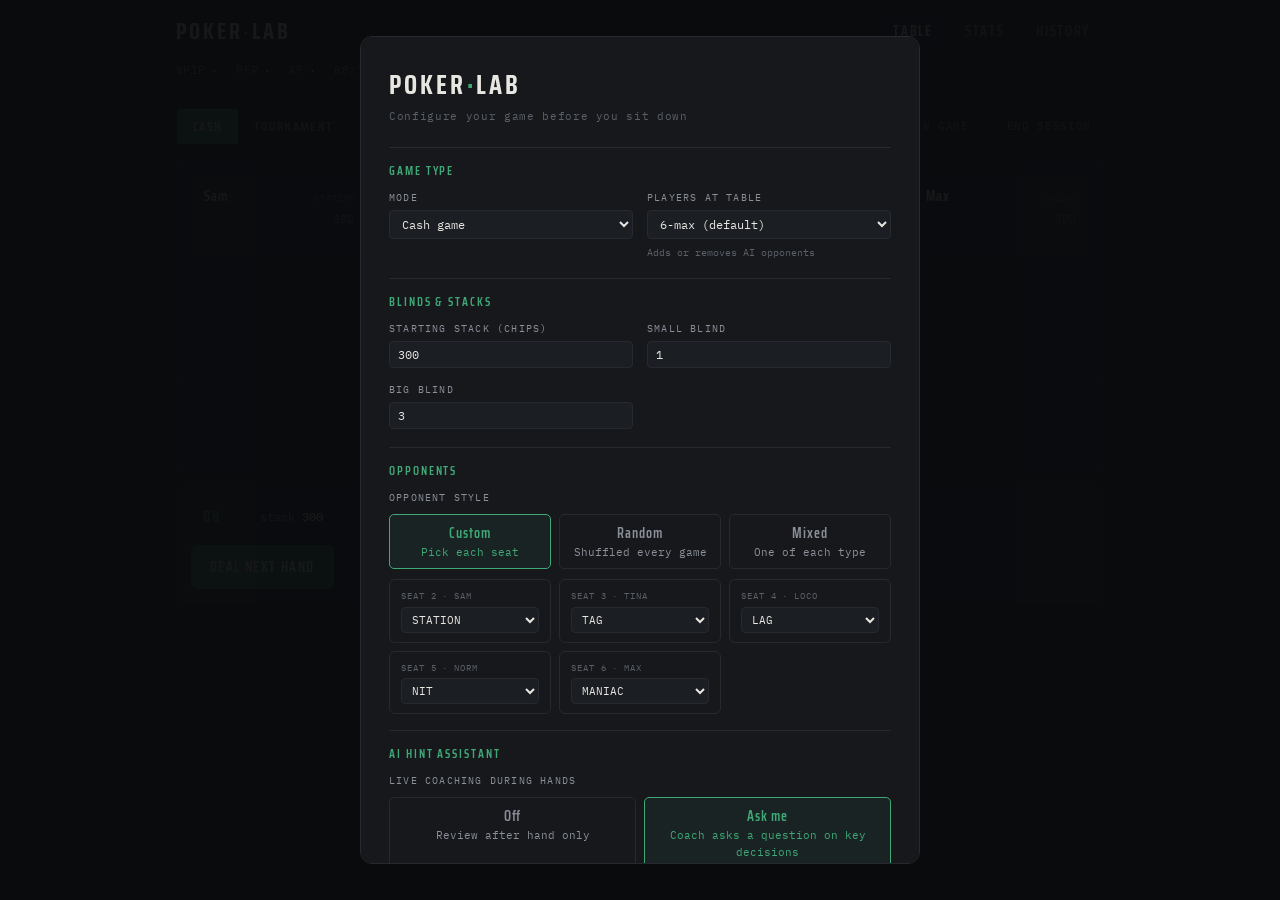
==== commit 3bd164cd: "Fix title tag — NLHE Trainer instead of 6-Max" ====
--- a/index.html
+++ b/index.html
@@ -3,9 +3,9 @@
 <head>
 <meta charset="UTF-8">
 <meta name="viewport" content="width=device-width, initial-scale=1.0">
-<title>Poker Lab · 6-Max Trainer</title>
+<title>Poker Lab · NLHE Trainer</title>
 <meta name="description" content="Free in-browser poker trainer. Play against 5 AI types, get hand-by-hand coaching, and track your stats. No account needed.">
-<meta property="og:title" content="Poker Lab · 6-Max Trainer">
+<meta property="og:title" content="Poker Lab · NLHE Trainer">
 <meta property="og:description" content="Built this to teach myself poker. Play no-limit hold'em against AI opponents with up to 9 players, get coaching on every hand, track your win rate. Free, no account, runs in your browser.">
 <meta property="og:type" content="website">
 <link rel="icon" type="image/svg+xml" href="data:image/svg+xml,%3Csvg xmlns='http://www.w3.org/2000/svg' viewBox='0 0 100 100'%3E%3Crect width='100' height='100' rx='16' fill='%231a1a2e'/%3E%3Ctext x='50' y='85' text-anchor='middle' font-size='88' fill='%23e2b94b'%3E%E2%99%A0%3C/text%3E%3C/svg%3E">
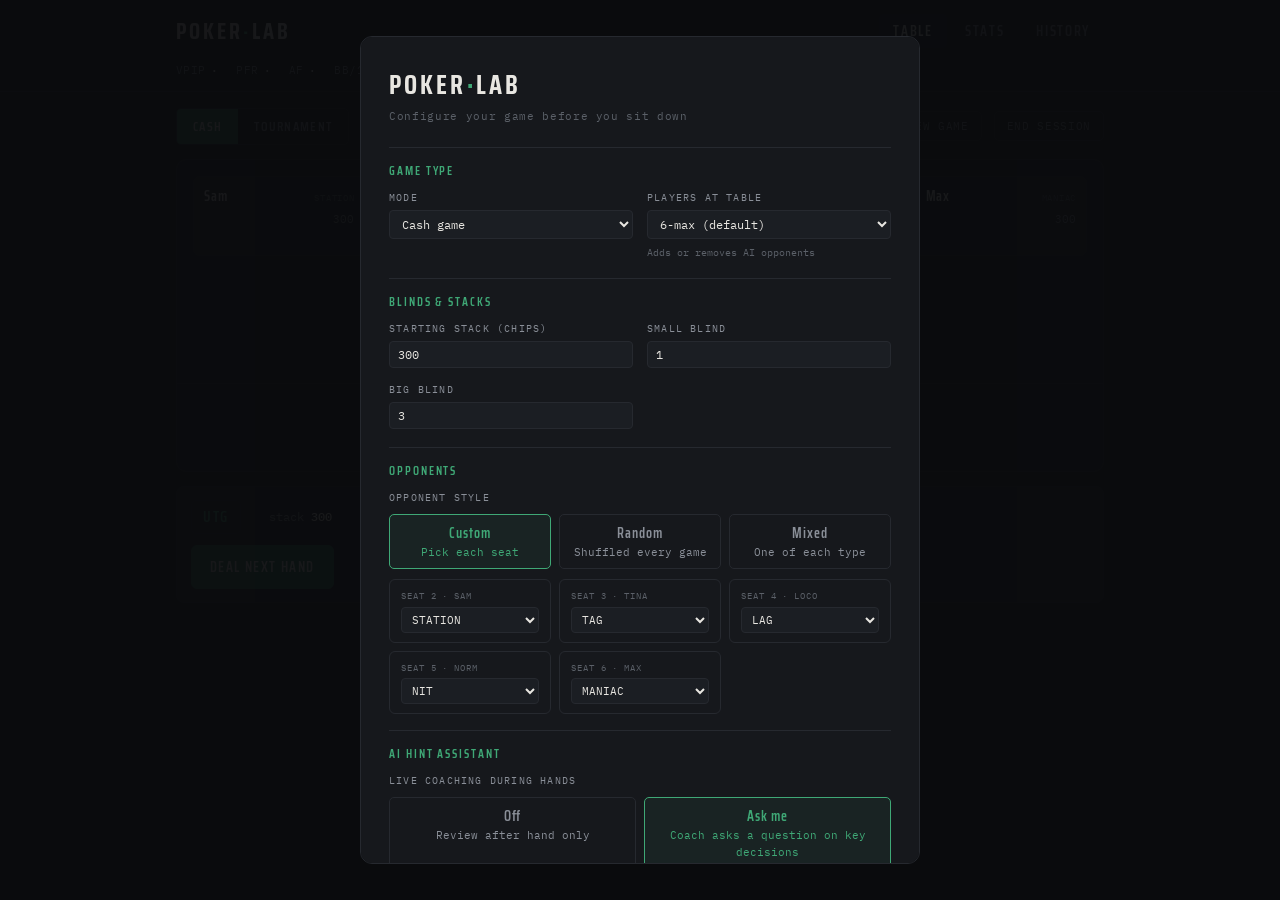
==== commit f0bb9cf5: "Center spade in favicon" ====
--- a/index.html
+++ b/index.html
@@ -8,7 +8,7 @@
 <meta property="og:title" content="Poker Lab · NLHE Trainer">
 <meta property="og:description" content="Built this to teach myself poker. Play no-limit hold'em against AI opponents with up to 9 players, get coaching on every hand, track your win rate. Free, no account, runs in your browser.">
 <meta property="og:type" content="website">
-<link rel="icon" type="image/svg+xml" href="data:image/svg+xml,%3Csvg xmlns='http://www.w3.org/2000/svg' viewBox='0 0 100 100'%3E%3Crect width='100' height='100' rx='16' fill='%231a1a2e'/%3E%3Ctext x='50' y='85' text-anchor='middle' font-size='88' fill='%23e2b94b'%3E%E2%99%A0%3C/text%3E%3C/svg%3E">
+<link rel="icon" type="image/svg+xml" href="data:image/svg+xml,%3Csvg xmlns='http://www.w3.org/2000/svg' viewBox='0 0 100 100'%3E%3Crect width='100' height='100' rx='16' fill='%231a1a2e'/%3E%3Ctext x='50' y='55' text-anchor='middle' dominant-baseline='central' font-size='85' fill='%23e2b94b'%3E%E2%99%A0%3C/text%3E%3C/svg%3E">
 <link rel="preconnect" href="https://fonts.googleapis.com">
 <link href="https://fonts.googleapis.com/css2?family=Saira+Condensed:wght@500;600;700&family=IBM+Plex+Mono:wght@400;500;600&display=swap" rel="stylesheet">
 <style>
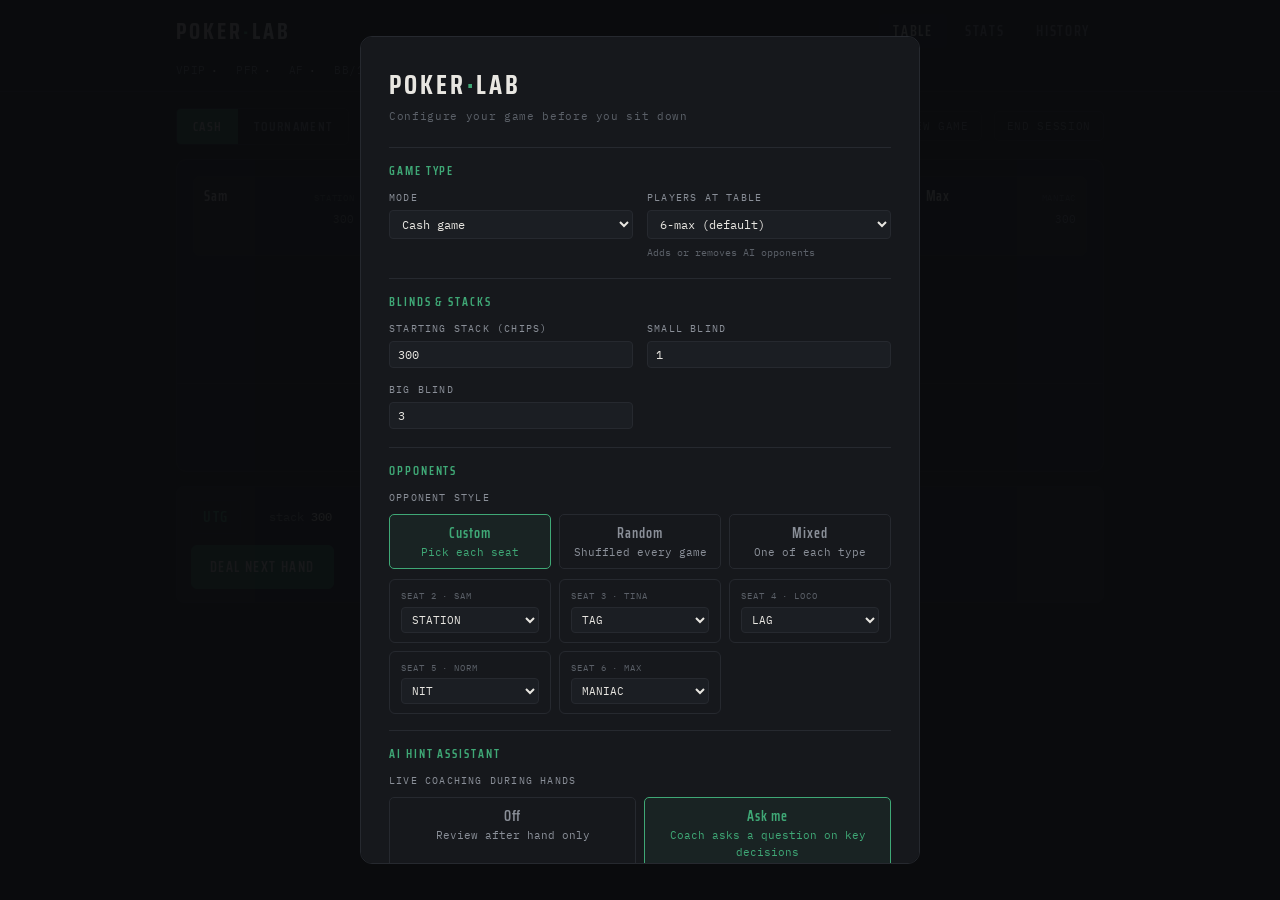
==== commit 1b6de94c: "Update favicon — larger centered spade" ====
--- a/index.html
+++ b/index.html
@@ -8,7 +8,7 @@
 <meta property="og:title" content="Poker Lab · NLHE Trainer">
 <meta property="og:description" content="Built this to teach myself poker. Play no-limit hold'em against AI opponents with up to 9 players, get coaching on every hand, track your win rate. Free, no account, runs in your browser.">
 <meta property="og:type" content="website">
-<link rel="icon" type="image/svg+xml" href="data:image/svg+xml,%3Csvg xmlns='http://www.w3.org/2000/svg' viewBox='0 0 100 100'%3E%3Crect width='100' height='100' rx='16' fill='%231a1a2e'/%3E%3Ctext x='50' y='55' text-anchor='middle' dominant-baseline='central' font-size='85' fill='%23e2b94b'%3E%E2%99%A0%3C/text%3E%3C/svg%3E">
+<link rel="icon" type="image/svg+xml" href="data:image/svg+xml,%3Csvg xmlns='http://www.w3.org/2000/svg' viewBox='0 0 100 100'%3E%3Crect width='100' height='100' rx='16' fill='%231a1a2e'/%3E%3Ctext x='50' y='90' dy='-5' text-anchor='middle' font-size='120' fill='%23e2b94b'%3E%E2%99%A0%3C/text%3E%3C/svg%3E">
 <link rel="preconnect" href="https://fonts.googleapis.com">
 <link href="https://fonts.googleapis.com/css2?family=Saira+Condensed:wght@500;600;700&family=IBM+Plex+Mono:wght@400;500;600&display=swap" rel="stylesheet">
 <style>
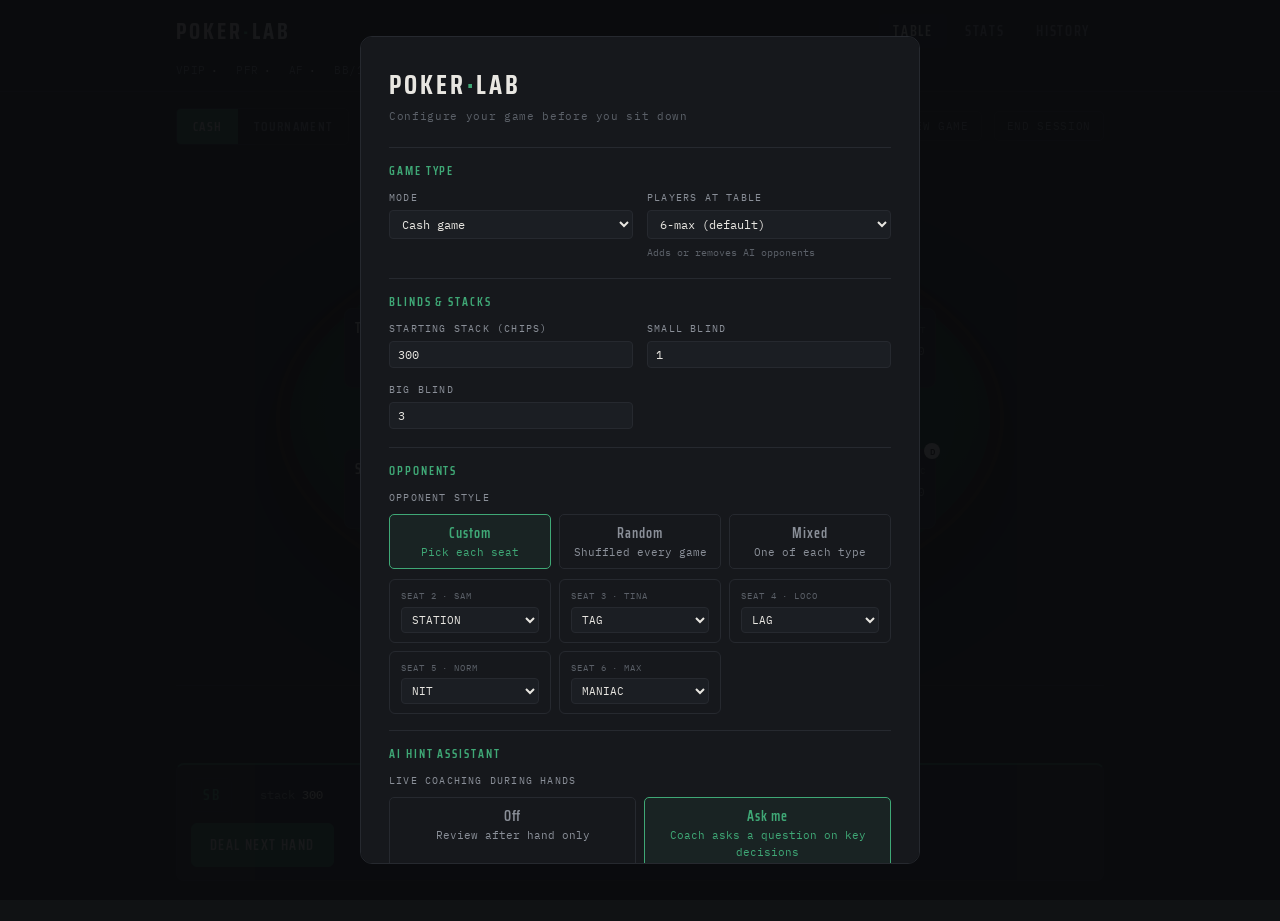
==== commit 442955b9: "Rework UI — oval felt table with positioned seats" ====
--- a/index.html
+++ b/index.html
@@ -83,21 +83,29 @@
 .ghost:hover{color:var(--ink);border-color:var(--dim)}
 .ghost.active{color:var(--felt);border-color:var(--felt-dim)}
 
+.table-area{position:relative;padding:56px 96px;margin:4px 0 0}
 .table{
-  border:1px solid var(--line);border-radius:10px;background:
-  radial-gradient(ellipse 90% 70% at 50% 28%, #151a17 0%, var(--panel) 62%);
-  padding:16px 16px 0;
-}
-.seats{display:grid;grid-template-columns:repeat(5,minmax(0,1fr));gap:8px;margin-bottom:16px}
+  position:relative;
+  border-radius:50%;
+  aspect-ratio:18/10;
+  max-width:720px;
+  margin:0 auto;
+  background:radial-gradient(ellipse 75% 60% at 50% 42%, #1b5c38 0%, #0f3d25 55%, #0a2c1b 100%);
+  border:10px solid #1c0f06;
+  box-shadow:0 0 0 4px #2a1709, 0 0 0 7px #0d0704, 0 28px 70px rgba(0,0,0,.7), inset 0 0 80px rgba(0,0,0,.35);
+  overflow:visible;
+}
+.seats{position:absolute;inset:0;pointer-events:none}
 .seat{
-  border:1px solid var(--line);border-radius:7px;background:var(--panel2);
-  padding:8px 10px;position:relative;transition:border-color .15s;cursor:pointer;text-align:left;
-  min-width:0;
+  position:absolute;transform:translate(-50%,-50%);pointer-events:all;
+  width:132px;
+  border:1px solid var(--line);border-radius:8px;background:var(--panel2);
+  padding:8px 10px;transition:border-color .15s,box-shadow .15s;cursor:pointer;text-align:left;
 }
 .seat:hover{border-color:var(--dim)}
-.seat.acting{border-color:var(--felt)}
-.seat.folded{opacity:.38}
-.seat.out{opacity:.18;cursor:default}
+.seat.acting{border-color:var(--felt);box-shadow:0 0 0 1px var(--felt)}
+.seat.folded{opacity:.35}
+.seat.out{opacity:.16;cursor:default}
 .seat .nm{display:flex;justify-content:space-between;align-items:baseline;gap:4px;margin-bottom:5px}
 .seat .nm b{font-family:var(--disp);font-weight:600;font-size:14px;letter-spacing:.06em}
 .seat .tag{font-size:9px;color:var(--dim);letter-spacing:.08em;white-space:nowrap}
@@ -117,7 +125,7 @@
   display:inline-flex;align-items:center;justify-content:center;gap:1px;
   width:34px;height:46px;border-radius:4px;background:var(--cardface);
   color:var(--carddark);font-weight:600;font-size:14px;
-  box-shadow:0 1px 2px rgba(0,0,0,.45);
+  box-shadow:0 1px 3px rgba(0,0,0,.5);
 }
 .card.red{color:var(--cardred)}
 .card.back{
@@ -125,25 +133,30 @@
   box-shadow:inset 0 0 0 1px var(--line);
 }
 .card.sm{width:23px;height:32px;font-size:10px;border-radius:3px}
-.card.lg{width:46px;height:62px;font-size:19px;border-radius:5px}
+.card.lg{width:50px;height:68px;font-size:21px;border-radius:5px}
 .cards{display:flex;gap:4px}
 
-.center{display:flex;flex-direction:column;align-items:center;gap:10px;padding:4px 0 14px}
-.pot{font-size:12px;color:var(--muted);letter-spacing:.08em;text-transform:uppercase}
-.pot b{color:var(--ink);font-weight:500;font-size:14px}
-.board{min-height:62px;display:flex;gap:6px;align-items:center}
-.board .slot{width:46px;height:62px;border-radius:5px;border:1px dashed var(--line)}
+.center{
+  position:absolute;top:50%;left:50%;transform:translate(-50%,-50%);
+  display:flex;flex-direction:column;align-items:center;gap:14px;
+  pointer-events:none;
+}
+.pot{font-size:11px;color:rgba(255,255,255,.5);letter-spacing:.1em;text-transform:uppercase;text-align:center}
+.pot b{color:#fff;font-weight:600;font-size:17px;display:block;margin-top:3px}
+.board{display:flex;gap:7px;align-items:center}
+.board .slot{width:50px;height:68px;border-radius:5px;border:1px dashed rgba(255,255,255,.15)}
 
 .log{
-  border-top:1px solid var(--line);margin:0 -16px;padding:9px 16px 10px;
-  font-size:11px;color:var(--dim);height:88px;overflow-y:auto;
+  margin:10px 0 0;padding:8px 2px 4px;
+  font-size:11px;color:var(--dim);height:68px;overflow-y:auto;
+  border-top:1px solid var(--line);
 }
 .log div{padding:1px 0}
 .log .hl{color:var(--muted)}
 
 .me{
-  margin-top:14px;border:1px solid var(--line);border-radius:8px;background:var(--panel2);
-  padding:13px 14px;
+  margin-top:10px;border:1px solid var(--line);border-top:2px solid var(--felt-dim);
+  border-radius:8px;background:var(--panel2);padding:13px 14px;
 }
 .merow{display:flex;align-items:center;gap:14px;flex-wrap:wrap}
 .posbtn{
@@ -313,10 +326,13 @@
 .setup-start:hover{opacity:.88}
 
 @media (max-width:680px){
-  .seats{grid-template-columns:repeat(3,minmax(0,1fr))}
-  .card{width:30px;height:41px;font-size:12px}
-  .card.lg{width:40px;height:54px;font-size:16px}
-  .board .slot{width:40px;height:54px}
+  .table-area{padding:44px 68px}
+  .seat{width:104px;padding:6px 7px}
+  .seat .nm b{font-size:12px}
+  .card{width:28px;height:38px;font-size:11px}
+  .card.lg{width:42px;height:58px;font-size:17px}
+  .board .slot{width:42px;height:58px}
+  .card.sm{width:20px;height:28px;font-size:9px}
 }
 @media (prefers-reduced-motion: reduce){
   *{transition:none !important;animation:none !important}
@@ -356,14 +372,16 @@
       <button class="ghost" onclick="endSession()">End session</button>
     </div>
 
-    <div class="table">
-      <div class="seats" id="seats"></div>
-      <div class="center">
-        <div class="pot" id="potline"></div>
-        <div class="board" id="board"></div>
+    <div class="table-area">
+      <div class="table">
+        <div class="seats" id="seats"></div>
+        <div class="center">
+          <div class="pot" id="potline"></div>
+          <div class="board" id="board"></div>
+        </div>
       </div>
-      <div class="log" id="log"></div>
     </div>
+    <div class="log" id="log"></div>
 
     <div class="me" id="mepanel">
       <div class="merow">
@@ -2322,11 +2340,18 @@
   return `<span class="card${red} ${cls||''}">${RANKCH[c.r]}${SUITCH[c.s]}</span>`;
 }
 function renderSeats(){
-  const n = S.players.length - 1; // AI count
-  // For 7+ seats use 4-column grid so it wraps into two rows naturally
-  const cols = n <= 3 ? n : n <= 6 ? Math.min(n,5) : 4;
-  document.getElementById('seats').style.gridTemplateColumns = `repeat(${cols},minmax(0,1fr))`;
-  const html = S.players.slice(1).map(p=>{
+  const players = S.players.slice(1);
+  const n = players.length;
+  // Spread seats from bottom-left to bottom-right going via top (counter-clockwise)
+  // 270° = top, 90° = bottom (where user sits)
+  const halfArc = Math.min(60 + Math.max(0, n - 2) * 20, 140);
+  const startDeg = 270 - halfArc;
+  const rx = 38, ry = 37; // % of table half-dimensions
+  const html = players.map((p, i) => {
+    const deg = n === 1 ? 270 : startDeg + (i / (n - 1)) * halfArc * 2;
+    const rad = deg * Math.PI / 180;
+    const x = (50 + rx * Math.cos(rad)).toFixed(1);
+    const y = (50 + ry * Math.sin(rad)).toFixed(1);
     const acting = S.acting===p.id ? ' acting':'';
     const folded = p.folded&&!p.out ? ' folded':'';
     const out = (p.out && !p.revealed) ? ' out':'';
@@ -2339,7 +2364,7 @@
     }
     const won = S.lastWin.includes(p.id);
     const actCls = p.lastAct==='fold' ? 'act-fold' : (won?'act-win':'');
-    return `<button class="seat${acting}${folded}${out}" onclick="villainCard('${p.type}')" ${p.out?'disabled':''}>
+    return `<button class="seat${acting}${folded}${out}" onclick="villainCard('${p.type}')" ${p.out?'disabled':''} style="left:${x}%;top:${y}%">
       ${isBtn?'<span class="dbtn">D</span>':''}
       <div class="nm"><b>${p.name}</b><span class="tag">${PROF[p.type].label}</span></div>
       <div class="row2">${cards||'<span></span>'}<span class="stk">${p.out?'OUT':fmtC(p.stack)}</span></div>
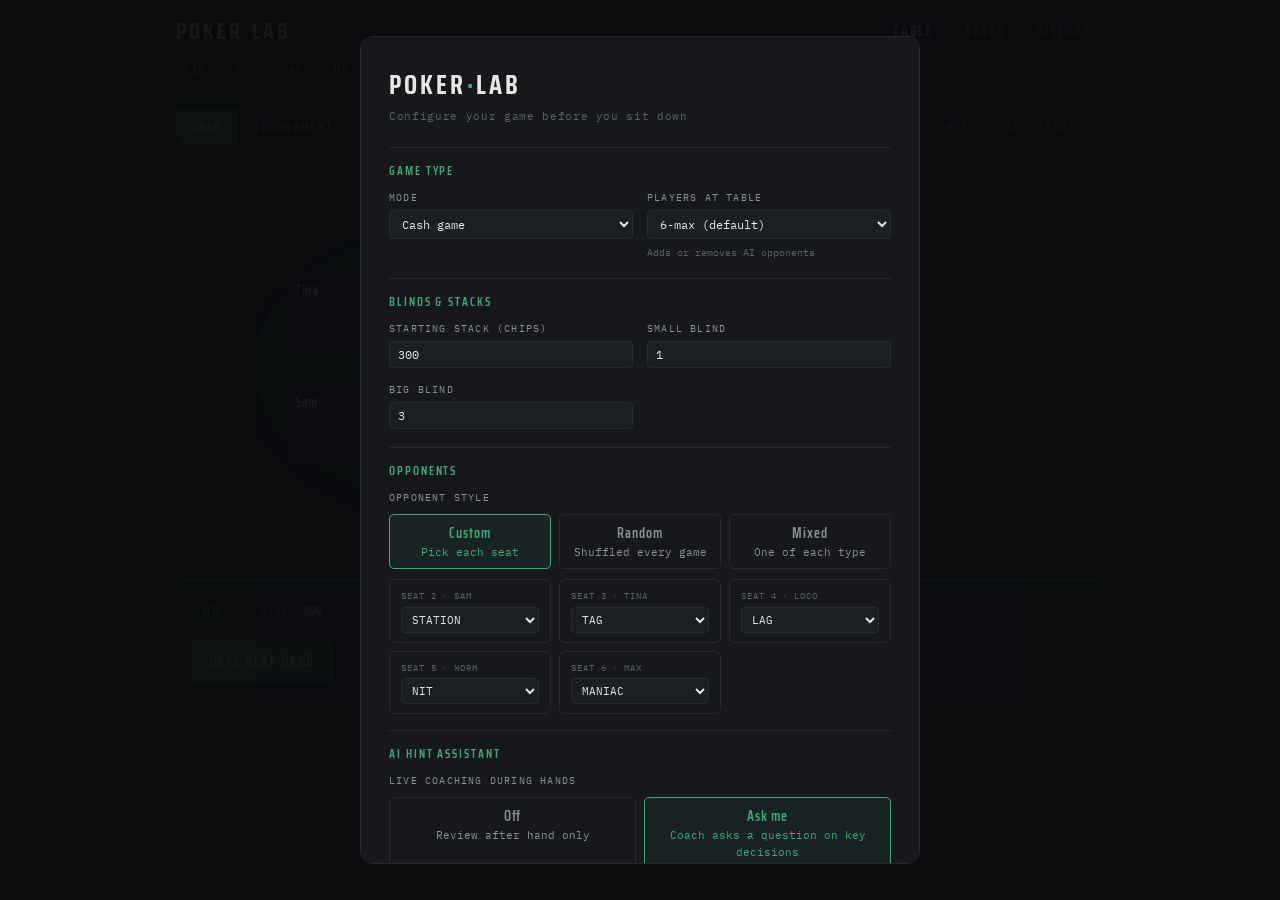
==== commit eeb3ea85: "Minimal table, sidebar hand log" ====
--- a/index.html
+++ b/index.html
@@ -83,18 +83,21 @@
 .ghost:hover{color:var(--ink);border-color:var(--dim)}
 .ghost.active{color:var(--felt);border-color:var(--felt-dim)}
 
-.table-area{position:relative;padding:56px 96px;margin:4px 0 0}
+.game-layout{display:flex;align-items:flex-start;gap:20px;margin-top:4px}
+.table-area{position:relative;padding:50px 78px;flex:1;min-width:0;overflow:visible}
 .table{
   position:relative;
   border-radius:50%;
   aspect-ratio:18/10;
-  max-width:720px;
+  max-width:620px;
   margin:0 auto;
-  background:radial-gradient(ellipse 75% 60% at 50% 42%, #1b5c38 0%, #0f3d25 55%, #0a2c1b 100%);
-  border:10px solid #1c0f06;
-  box-shadow:0 0 0 4px #2a1709, 0 0 0 7px #0d0704, 0 28px 70px rgba(0,0,0,.7), inset 0 0 80px rgba(0,0,0,.35);
+  background:radial-gradient(ellipse 70% 55% at 50% 40%, #175030 0%, #0c3320 100%);
+  border:2px solid rgba(255,255,255,.06);
+  box-shadow:0 8px 40px rgba(0,0,0,.55),inset 0 0 50px rgba(0,0,0,.2);
   overflow:visible;
 }
+.log-panel{width:200px;flex-shrink:0;padding-top:52px}
+.log-label{font-size:9px;letter-spacing:.14em;text-transform:uppercase;color:var(--dim);margin-bottom:8px;padding-bottom:6px;border-bottom:1px solid var(--line)}
 .seats{position:absolute;inset:0;pointer-events:none}
 .seat{
   position:absolute;transform:translate(-50%,-50%);pointer-events:all;
@@ -146,12 +149,8 @@
 .board{display:flex;gap:7px;align-items:center}
 .board .slot{width:50px;height:68px;border-radius:5px;border:1px dashed rgba(255,255,255,.15)}
 
-.log{
-  margin:10px 0 0;padding:8px 2px 4px;
-  font-size:11px;color:var(--dim);height:68px;overflow-y:auto;
-  border-top:1px solid var(--line);
-}
-.log div{padding:1px 0}
+.log{font-size:11px;color:var(--dim);line-height:1.65}
+.log div{padding:2px 0;border-bottom:1px solid rgba(255,255,255,.03)}
 .log .hl{color:var(--muted)}
 
 .me{
@@ -325,8 +324,10 @@
 }
 .setup-start:hover{opacity:.88}
 
-@media (max-width:680px){
-  .table-area{padding:44px 68px}
+@media (max-width:760px){
+  .game-layout{flex-direction:column;gap:0}
+  .log-panel{width:100%;padding-top:12px}
+  .table-area{padding:40px 60px;width:100%}
   .seat{width:104px;padding:6px 7px}
   .seat .nm b{font-size:12px}
   .card{width:28px;height:38px;font-size:11px}
@@ -372,16 +373,21 @@
       <button class="ghost" onclick="endSession()">End session</button>
     </div>
 
-    <div class="table-area">
-      <div class="table">
-        <div class="seats" id="seats"></div>
-        <div class="center">
-          <div class="pot" id="potline"></div>
-          <div class="board" id="board"></div>
+    <div class="game-layout">
+      <div class="table-area">
+        <div class="table">
+          <div class="seats" id="seats"></div>
+          <div class="center">
+            <div class="pot" id="potline"></div>
+            <div class="board" id="board"></div>
+          </div>
         </div>
       </div>
+      <div class="log-panel">
+        <div class="log-label">Hand log</div>
+        <div class="log" id="log"></div>
+      </div>
     </div>
-    <div class="log" id="log"></div>
 
     <div class="me" id="mepanel">
       <div class="merow">
@@ -2382,8 +2388,7 @@
 }
 function renderLog(){
   const el = document.getElementById('log');
-  el.innerHTML = S.logLines.slice(-12).map(l=>`<div class="${l.hl?'hl':''}">${l.line}</div>`).join('');
-  el.scrollTop = el.scrollHeight;
+  el.innerHTML = S.logLines.slice(-30).map(l=>`<div class="${l.hl?'hl':''}">${l.line}</div>`).join('');
 }
 function renderMe(){
   const me = S.players[0];
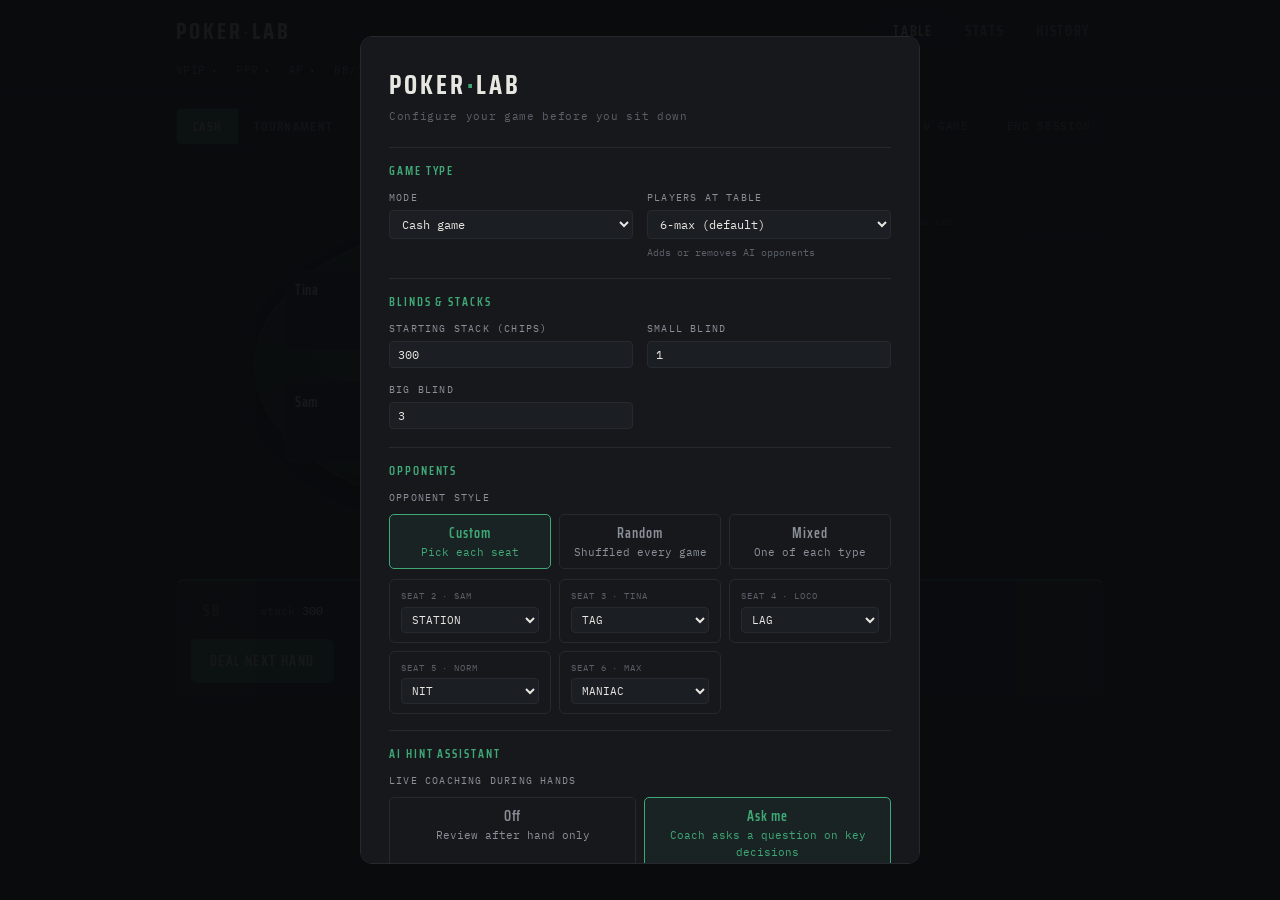
==== commit 8e3bf134: "Fix seat z-index over board, move coach note above action panel" ====
--- a/index.html
+++ b/index.html
@@ -98,7 +98,7 @@
 }
 .log-panel{width:200px;flex-shrink:0;padding-top:52px}
 .log-label{font-size:9px;letter-spacing:.14em;text-transform:uppercase;color:var(--dim);margin-bottom:8px;padding-bottom:6px;border-bottom:1px solid var(--line)}
-.seats{position:absolute;inset:0;pointer-events:none}
+.seats{position:absolute;inset:0;pointer-events:none;z-index:2}
 .seat{
   position:absolute;transform:translate(-50%,-50%);pointer-events:all;
   width:132px;
@@ -389,6 +389,9 @@
       </div>
     </div>
 
+    <div class="coach" id="coachpanel" style="display:none"></div>
+    <div class="hint-panel" id="hintpanel" style="display:none"></div>
+
     <div class="me" id="mepanel">
       <div class="merow">
         <button class="posbtn" id="mepos" onclick="positionGuide()">·</button>
@@ -400,9 +403,6 @@
       <div class="poshint" id="poshint"></div>
       <div class="actions" id="actbar"></div>
     </div>
-
-    <div class="coach" id="coachpanel" style="display:none"></div>
-    <div class="hint-panel" id="hintpanel" style="display:none"></div>
   </section>
 
   <!-- ============ STATS ============ -->
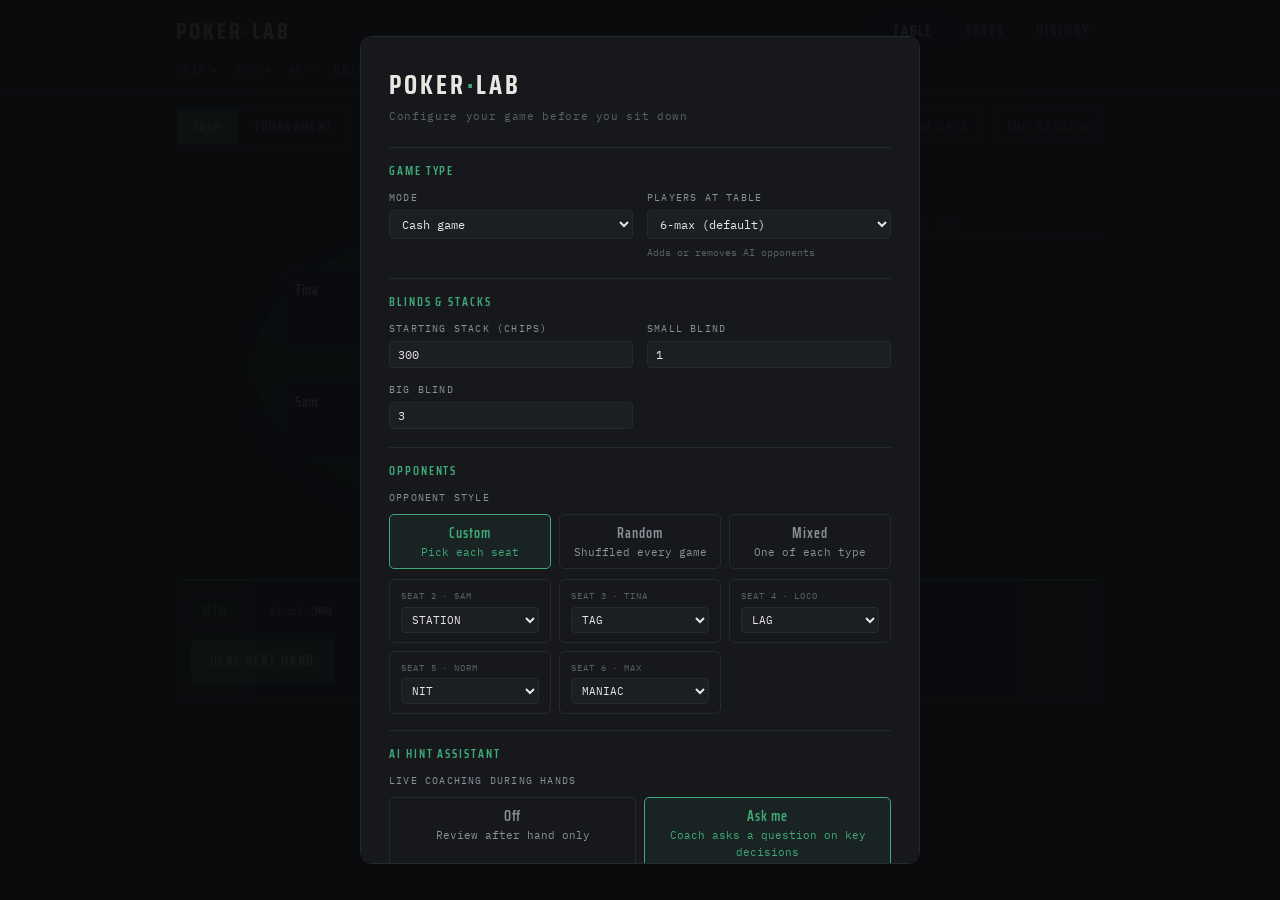
==== commit e0fbbf0d: "Poker Lab: browser-based NLHE trainer with ES modules architecture - 6-max No-Limit Hold'em trainer," ====
--- a/index.html
+++ b/index.html
@@ -1,4 +1,4 @@
-<!DOCTYPE html>
+﻿<!DOCTYPE html>
 <html lang="en">
 <head>
 <meta charset="UTF-8">
@@ -11,334 +11,7 @@
 <link rel="icon" type="image/svg+xml" href="data:image/svg+xml,%3Csvg xmlns='http://www.w3.org/2000/svg' viewBox='0 0 100 100'%3E%3Crect width='100' height='100' rx='16' fill='%231a1a2e'/%3E%3Ctext x='50' y='90' dy='-5' text-anchor='middle' font-size='120' fill='%23e2b94b'%3E%E2%99%A0%3C/text%3E%3C/svg%3E">
 <link rel="preconnect" href="https://fonts.googleapis.com">
 <link href="https://fonts.googleapis.com/css2?family=Saira+Condensed:wght@500;600;700&family=IBM+Plex+Mono:wght@400;500;600&display=swap" rel="stylesheet">
-<style>
-:root{
-  --bg:#101214;
-  --panel:#16181c;
-  --panel2:#1b1e23;
-  --line:#26292f;
-  --ink:#e8e6e1;
-  --muted:#8a8f98;
-  --dim:#5b6068;
-  --felt:#3fa876;
-  --felt-dim:#2c7a57;
-  --loss:#d96459;
-  --warn:#d9a05b;
-  --cardface:#f6f5f1;
-  --cardred:#c9504a;
-  --carddark:#1a1c1f;
-  --mono:'IBM Plex Mono',ui-monospace,'SF Mono',Menlo,monospace;
-  --disp:'Saira Condensed','Arial Narrow',sans-serif;
-}
-*{box-sizing:border-box;margin:0;padding:0}
-html,body{height:100%}
-body{
-  background:var(--bg);
-  color:var(--ink);
-  font-family:var(--mono);
-  font-size:13px;
-  line-height:1.5;
-  -webkit-font-smoothing:antialiased;
-}
-button{font-family:inherit;cursor:pointer;border:none;background:none;color:inherit}
-button:disabled{opacity:.35;cursor:default}
-:focus-visible{outline:2px solid var(--felt);outline-offset:2px}
-select,input{
-  font-family:var(--mono);font-size:12px;color:var(--ink);
-  background:var(--panel2);border:1px solid var(--line);border-radius:4px;padding:5px 8px;
-}
-.wrap{max-width:960px;margin:0 auto;padding:0 16px 40px}
-
-/* ---------- header ---------- */
-header{border-bottom:1px solid var(--line);position:sticky;top:0;background:var(--bg);z-index:10}
-header .wrap{padding-bottom:0}
-.hrow{display:flex;align-items:center;justify-content:space-between;padding:14px 0 8px}
-.brand{font-family:var(--disp);font-weight:700;font-size:22px;letter-spacing:.14em;text-transform:uppercase}
-.brand .dot{color:var(--felt)}
-nav{display:flex;gap:4px}
-nav button{
-  font-family:var(--disp);font-weight:600;font-size:14px;letter-spacing:.12em;text-transform:uppercase;
-  padding:6px 14px;color:var(--muted);border-radius:4px;
-}
-nav button.on{color:var(--ink);background:var(--panel2)}
-nav button:hover{color:var(--ink)}
-.ticker{
-  display:flex;gap:18px;flex-wrap:wrap;padding:6px 0 12px;
-  font-size:11px;color:var(--muted);letter-spacing:.04em;
-}
-.ticker b{color:var(--ink);font-weight:500;margin-left:5px}
-.ticker .pos{color:var(--felt)}
-.ticker .neg{color:var(--loss)}
-.ticker .warn{color:var(--warn)}
-
-/* ---------- table view ---------- */
-.modebar{display:flex;align-items:center;gap:12px;flex-wrap:wrap;padding:16px 0 14px}
-.seg{display:flex;border:1px solid var(--line);border-radius:5px;overflow:hidden}
-.seg button{padding:7px 16px;font-family:var(--disp);font-weight:600;font-size:13px;letter-spacing:.1em;text-transform:uppercase;color:var(--muted)}
-.seg button.on{background:var(--felt-dim);color:var(--ink)}
-.modeinfo{color:var(--muted);font-size:11px}
-.modeinfo b{color:var(--ink);font-weight:500}
-.modebar .spacer{flex:1}
-.ghost{border:1px solid var(--line);border-radius:5px;padding:7px 12px;font-size:11px;color:var(--muted);letter-spacing:.06em;text-transform:uppercase;white-space:nowrap}
-.ghost:hover{color:var(--ink);border-color:var(--dim)}
-.ghost.active{color:var(--felt);border-color:var(--felt-dim)}
-
-.game-layout{display:flex;align-items:flex-start;gap:20px;margin-top:4px}
-.table-area{position:relative;padding:50px 78px;flex:1;min-width:0;overflow:visible}
-.table{
-  position:relative;
-  border-radius:50%;
-  aspect-ratio:18/10;
-  max-width:620px;
-  margin:0 auto;
-  background:radial-gradient(ellipse 70% 55% at 50% 40%, #175030 0%, #0c3320 100%);
-  border:2px solid rgba(255,255,255,.06);
-  box-shadow:0 8px 40px rgba(0,0,0,.55),inset 0 0 50px rgba(0,0,0,.2);
-  overflow:visible;
-}
-.log-panel{width:200px;flex-shrink:0;padding-top:52px}
-.log-label{font-size:9px;letter-spacing:.14em;text-transform:uppercase;color:var(--dim);margin-bottom:8px;padding-bottom:6px;border-bottom:1px solid var(--line)}
-.seats{position:absolute;inset:0;pointer-events:none;z-index:2}
-.seat{
-  position:absolute;transform:translate(-50%,-50%);pointer-events:all;
-  width:132px;
-  border:1px solid var(--line);border-radius:8px;background:var(--panel2);
-  padding:8px 10px;transition:border-color .15s,box-shadow .15s;cursor:pointer;text-align:left;
-}
-.seat:hover{border-color:var(--dim)}
-.seat.acting{border-color:var(--felt);box-shadow:0 0 0 1px var(--felt)}
-.seat.folded{opacity:.35}
-.seat.out{opacity:.16;cursor:default}
-.seat .nm{display:flex;justify-content:space-between;align-items:baseline;gap:4px;margin-bottom:5px}
-.seat .nm b{font-family:var(--disp);font-weight:600;font-size:14px;letter-spacing:.06em}
-.seat .tag{font-size:9px;color:var(--dim);letter-spacing:.08em;white-space:nowrap}
-.seat .row2{display:flex;justify-content:space-between;align-items:center;gap:4px}
-.seat .stk{font-size:11px;color:var(--muted);white-space:nowrap}
-.seat .bet{font-size:11px;color:var(--warn);min-height:17px;margin-top:4px;white-space:nowrap;overflow:hidden;text-overflow:ellipsis}
-.seat .bet.act-fold{color:var(--dim)}
-.seat .bet.act-win{color:var(--felt)}
-.seat .hand-name{font-size:10px;color:var(--felt);margin-top:2px}
-.dbtn{
-  position:absolute;top:-7px;right:-5px;width:16px;height:16px;border-radius:50%;
-  background:var(--ink);color:var(--bg);font-size:9px;font-weight:600;
-  display:flex;align-items:center;justify-content:center;
-}
-
-.card{
-  display:inline-flex;align-items:center;justify-content:center;gap:1px;
-  width:34px;height:46px;border-radius:4px;background:var(--cardface);
-  color:var(--carddark);font-weight:600;font-size:14px;
-  box-shadow:0 1px 3px rgba(0,0,0,.5);
-}
-.card.red{color:var(--cardred)}
-.card.back{
-  background:repeating-linear-gradient(45deg,#23262b 0 3px,#1b1e22 3px 6px);
-  box-shadow:inset 0 0 0 1px var(--line);
-}
-.card.sm{width:23px;height:32px;font-size:10px;border-radius:3px}
-.card.lg{width:50px;height:68px;font-size:21px;border-radius:5px}
-.cards{display:flex;gap:4px}
-
-.center{
-  position:absolute;top:50%;left:50%;transform:translate(-50%,-50%);
-  display:flex;flex-direction:column;align-items:center;gap:14px;
-  pointer-events:none;
-}
-.pot{font-size:11px;color:rgba(255,255,255,.5);letter-spacing:.1em;text-transform:uppercase;text-align:center}
-.pot b{color:#fff;font-weight:600;font-size:17px;display:block;margin-top:3px}
-.board{display:flex;gap:7px;align-items:center}
-.board .slot{width:50px;height:68px;border-radius:5px;border:1px dashed rgba(255,255,255,.15)}
-
-.log{font-size:11px;color:var(--dim);line-height:1.65}
-.log div{padding:2px 0;border-bottom:1px solid rgba(255,255,255,.03)}
-.log .hl{color:var(--muted)}
-
-.me{
-  margin-top:10px;border:1px solid var(--line);border-top:2px solid var(--felt-dim);
-  border-radius:8px;background:var(--panel2);padding:13px 14px;
-}
-.merow{display:flex;align-items:center;gap:14px;flex-wrap:wrap}
-.posbtn{
-  font-family:var(--disp);font-weight:600;font-size:15px;letter-spacing:.1em;color:var(--felt);
-  border:1px solid var(--line);border-radius:5px;padding:4px 11px;
-}
-.posbtn:hover{border-color:var(--felt-dim)}
-.mestk{font-size:12px;color:var(--muted)}
-.mestk b{color:var(--ink);font-weight:500}
-.tocall{font-size:12px;color:var(--warn)}
-.eqbadge{font-size:11px;color:var(--felt);border:1px solid var(--felt-dim);border-radius:4px;padding:3px 8px}
-.poshint{font-size:11px;color:var(--dim);margin-top:9px;line-height:1.5}
-.actions{display:flex;gap:8px;flex-wrap:wrap;margin-top:11px;align-items:center}
-.abtn{
-  font-family:var(--disp);font-weight:600;font-size:14px;letter-spacing:.1em;text-transform:uppercase;
-  border:1px solid var(--line);border-radius:6px;padding:10px 18px;background:var(--panel);
-}
-.abtn:hover:not(:disabled){border-color:var(--dim)}
-.abtn.fold{color:var(--loss)}
-.abtn.call{color:var(--ink);border-color:var(--dim)}
-.abtn.primary{background:var(--felt-dim);border-color:var(--felt-dim);color:var(--ink)}
-.sizes{display:flex;gap:6px;flex-wrap:wrap;align-items:center}
-.sizes .lbl{font-size:10px;color:var(--dim);letter-spacing:.08em;text-transform:uppercase;margin:0 2px}
-.chip{
-  border:1px solid var(--line);border-radius:5px;padding:8px 11px;
-  font-size:12px;color:var(--felt);white-space:nowrap;
-}
-.chip:hover:not(:disabled){border-color:var(--felt)}
-.betin{width:74px;padding:7px 9px;font-size:12px;border:1px solid var(--line);border-radius:5px;background:var(--panel2);color:var(--ink)}
-.betin:focus{border-color:var(--felt);outline:none}
-
-.coach{
-  margin-top:12px;border:1px solid var(--line);border-left:3px solid var(--felt);
-  border-radius:6px;background:var(--panel);padding:13px 15px;
-}
-.coach .eyebrow{font-family:var(--disp);font-weight:600;font-size:12px;letter-spacing:.18em;text-transform:uppercase;color:var(--felt);margin-bottom:6px}
-.coach p{color:var(--muted);font-size:12px;margin-bottom:7px;line-height:1.6}
-.coach p b{color:var(--ink);font-weight:500}
-.coach .res{font-size:13px;color:var(--ink);margin-bottom:8px}
-.coach .res.neg{color:var(--loss)}
-.coach .res.pos{color:var(--felt)}
-
-.overlay{
-  position:fixed;inset:0;background:rgba(10,11,13,.86);z-index:50;
-  display:flex;align-items:center;justify-content:center;padding:20px;
-}
-.modal{
-  max-width:520px;width:100%;max-height:86vh;overflow-y:auto;
-  border:1px solid var(--line);border-radius:10px;
-  background:var(--panel);padding:24px;
-}
-.modal h2{font-family:var(--disp);font-weight:700;font-size:22px;letter-spacing:.12em;text-transform:uppercase;margin-bottom:12px}
-.modal h2 small{font-size:12px;color:var(--dim);letter-spacing:.1em;margin-left:8px}
-.modal p{color:var(--muted);font-size:12px;margin-bottom:9px;line-height:1.6}
-.modal p b{color:var(--ink);font-weight:500}
-.modal ul{margin:0 0 10px 16px;color:var(--muted);font-size:12px;line-height:1.6}
-.modal li{margin-bottom:4px}
-.modal .mrow{display:flex;gap:10px;margin-top:14px}
-.posblock{border:1px solid var(--line);border-radius:7px;padding:11px 13px;margin-bottom:8px}
-.posblock.cur{border-color:var(--felt-dim)}
-.posblock h4{font-family:var(--disp);font-weight:600;font-size:14px;letter-spacing:.12em;color:var(--felt);margin-bottom:4px}
-.posblock p{margin-bottom:5px}
-.vline{font-size:12px;color:var(--muted);line-height:1.6;margin-bottom:8px}
-.vline b{color:var(--ink);font-weight:500}
-
-/* ---------- stats view ---------- */
-.statshead{display:flex;align-items:center;gap:14px;padding:18px 0 14px;flex-wrap:wrap}
-.statgrid{display:grid;grid-template-columns:repeat(auto-fill,minmax(210px,1fr));gap:10px}
-.statcard{border:1px solid var(--line);border-radius:8px;background:var(--panel);padding:13px 15px}
-.statcard .lab{font-size:10px;letter-spacing:.12em;text-transform:uppercase;color:var(--muted);display:flex;justify-content:space-between;align-items:center}
-.statcard .val{font-family:var(--disp);font-weight:700;font-size:30px;letter-spacing:.03em;margin:4px 0 2px}
-.statcard .bench{font-size:10px;color:var(--dim)}
-.statcard .desc{font-size:10px;color:var(--dim);margin-top:6px;line-height:1.45}
-.sdot{width:7px;height:7px;border-radius:50%;display:inline-block}
-.sdot.ok{background:var(--felt)}
-.sdot.off{background:var(--warn)}
-.sdot.na{background:var(--line)}
-.leaks{margin-top:22px;border:1px solid var(--line);border-radius:8px;background:var(--panel);padding:16px}
-.leaks h3{font-family:var(--disp);font-weight:600;font-size:15px;letter-spacing:.14em;text-transform:uppercase;margin-bottom:10px}
-.leaks h3 .cnt{color:var(--dim);font-size:11px;letter-spacing:.06em}
-.leak{border-top:1px solid var(--line);padding:10px 0;font-size:12px;color:var(--muted);line-height:1.6}
-.leak b{color:var(--ink);font-weight:500}
-.leak .sev{font-size:9px;letter-spacing:.12em;padding:2px 7px;border-radius:3px;margin-right:8px;text-transform:uppercase}
-.sev.high{background:rgba(217,100,89,.16);color:var(--loss)}
-.sev.med{background:rgba(217,160,91,.16);color:var(--warn)}
-.sev.good{background:rgba(63,168,118,.16);color:var(--felt)}
-.lockmsg{color:var(--dim);font-size:12px;padding:8px 0}
-.lockbar{height:3px;background:var(--line);border-radius:2px;margin-top:10px;overflow:hidden}
-.lockbar i{display:block;height:100%;background:var(--felt);transition:width .3s}
-.settingsrow{display:flex;gap:18px;align-items:center;flex-wrap:wrap;margin-top:22px;padding-top:16px;border-top:1px solid var(--line);font-size:11px;color:var(--dim)}
-.settingsrow input{width:70px}
-.danger{color:var(--loss);border-color:rgba(217,100,89,.4)}
-
-/* ---------- history view ---------- */
-.filters{display:flex;gap:10px;flex-wrap:wrap;padding:18px 0 14px;align-items:center}
-.hrowi{
-  border:1px solid var(--line);border-radius:7px;background:var(--panel);
-  margin-bottom:8px;overflow:hidden;
-}
-.hsum{display:flex;align-items:center;gap:12px;padding:11px 14px;cursor:pointer;flex-wrap:wrap}
-.hsum:hover{background:var(--panel2)}
-.hsum .when{font-size:10px;color:var(--dim);min-width:86px}
-.hsum .hpos{font-family:var(--disp);font-weight:600;font-size:13px;letter-spacing:.08em;min-width:34px}
-.hsum .net{margin-left:auto;font-size:13px;white-space:nowrap}
-.hsum .net.pos{color:var(--felt)}
-.hsum .net.neg{color:var(--loss)}
-.hsum .flagchip{font-size:9px;color:var(--dim);letter-spacing:.08em;text-transform:uppercase}
-.hdetail{border-top:1px solid var(--line);padding:13px 15px;background:var(--panel2)}
-.hdetail .lines{font-size:11px;color:var(--muted);margin-bottom:10px}
-.hdetail .lines div{padding:1px 0}
-.hdetail .notes{border-left:2px solid var(--felt);padding-left:10px;margin:10px 0;font-size:11px;color:var(--muted);line-height:1.6}
-.hdetail .notes div{margin-bottom:6px}
-.empty{color:var(--dim);font-size:12px;padding:30px 0;text-align:center}
-
-/* ---------- hint panel ---------- */
-.hint-panel{
-  margin-top:10px;border:1px solid var(--warn);border-left:3px solid var(--warn);
-  border-radius:6px;background:rgba(217,160,91,.06);padding:12px 14px;
-}
-.hint-panel .eyebrow{font-family:var(--disp);font-weight:600;font-size:11px;letter-spacing:.18em;text-transform:uppercase;color:var(--warn);margin-bottom:6px}
-.hint-panel .question{font-size:12px;color:var(--ink);line-height:1.65;margin-bottom:10px}
-.hint-panel .hint-actions{display:flex;gap:8px;flex-wrap:wrap}
-.hint-panel .hbtn{font-family:var(--disp);font-weight:600;font-size:12px;letter-spacing:.08em;text-transform:uppercase;border:1px solid var(--line);border-radius:5px;padding:7px 13px;background:var(--panel);color:var(--muted)}
-.hint-panel .hbtn:hover{border-color:var(--dim);color:var(--ink)}
-.hint-panel .hbtn.dismiss{color:var(--dim)}
-
-/* ---------- setup screen ---------- */
-.setup-overlay{
-  position:fixed;inset:0;background:rgba(10,11,13,.94);z-index:60;
-  display:flex;align-items:center;justify-content:center;padding:20px;
-}
-.setup-box{
-  max-width:560px;width:100%;max-height:92vh;overflow-y:auto;
-  border:1px solid var(--line);border-radius:12px;
-  background:var(--panel);padding:28px 28px 24px;
-}
-.setup-box h2{
-  font-family:var(--disp);font-weight:700;font-size:26px;letter-spacing:.12em;
-  text-transform:uppercase;color:var(--ink);margin-bottom:4px;
-}
-.setup-box .sub{font-size:11px;color:var(--dim);letter-spacing:.06em;margin-bottom:22px}
-.setup-grid{display:grid;grid-template-columns:1fr 1fr;gap:14px;margin-bottom:18px}
-.setup-group{display:flex;flex-direction:column;gap:5px}
-.setup-group label{font-size:10px;letter-spacing:.12em;text-transform:uppercase;color:var(--muted)}
-.setup-group select,.setup-group input{width:100%;font-size:12px}
-.setup-group .hint{font-size:10px;color:var(--dim);margin-top:2px;line-height:1.4}
-.setup-full{grid-column:1/-1}
-.setup-section{font-family:var(--disp);font-weight:600;font-size:12px;letter-spacing:.16em;
-  text-transform:uppercase;color:var(--felt);margin:16px 0 10px;border-top:1px solid var(--line);padding-top:14px}
-.setup-blinds{display:grid;grid-template-columns:repeat(auto-fill,minmax(130px,1fr));gap:8px;margin-bottom:14px}
-.blind-chip{
-  border:1px solid var(--line);border-radius:5px;padding:8px 11px;
-  font-size:11px;color:var(--muted);cursor:pointer;text-align:center;transition:all .12s;
-}
-.blind-chip:hover{border-color:var(--dim);color:var(--ink)}
-.blind-chip.on{border-color:var(--felt);color:var(--felt);background:rgba(63,168,118,.08)}
-.blind-chip b{display:block;font-family:var(--disp);font-weight:600;font-size:14px;letter-spacing:.06em;color:inherit}
-.setup-ai{display:grid;grid-template-columns:repeat(auto-fill,minmax(140px,1fr));gap:8px;margin-bottom:18px}
-.ai-slot{border:1px solid var(--line);border-radius:6px;padding:9px 11px;font-size:11px}
-.ai-slot label{font-size:9px;letter-spacing:.1em;text-transform:uppercase;color:var(--dim);display:block;margin-bottom:4px}
-.ai-slot select{width:100%;font-size:11px;padding:4px 6px}
-.setup-start{
-  width:100%;font-family:var(--disp);font-weight:700;font-size:16px;letter-spacing:.14em;
-  text-transform:uppercase;background:var(--felt-dim);color:var(--ink);
-  border:none;border-radius:7px;padding:14px;cursor:pointer;transition:opacity .15s;
-}
-.setup-start:hover{opacity:.88}
-
-@media (max-width:760px){
-  .game-layout{flex-direction:column;gap:0}
-  .log-panel{width:100%;padding-top:12px}
-  .table-area{padding:40px 60px;width:100%}
-  .seat{width:104px;padding:6px 7px}
-  .seat .nm b{font-size:12px}
-  .card{width:28px;height:38px;font-size:11px}
-  .card.lg{width:42px;height:58px;font-size:17px}
-  .board .slot{width:42px;height:58px}
-  .card.sm{width:20px;height:28px;font-size:9px}
-}
-@media (prefers-reduced-motion: reduce){
-  *{transition:none !important;animation:none !important}
-}
-</style>
+<link rel="stylesheet" href="css/style.css">
 </head>
 <body>
 
@@ -569,2334 +242,6 @@
   </div>
 </div>
 
-<script>
-'use strict';
-/* =====================================================
-   POKER LAB v2 · 6-max NLHE trainer
-   ===================================================== */
-
-const SUITCH = {s:'\u2660', h:'\u2665', d:'\u2666', c:'\u2663'};
-const RANKCH = {2:'2',3:'3',4:'4',5:'5',6:'6',7:'7',8:'8',9:'9',10:'T',11:'J',12:'Q',13:'K',14:'A'};
-const CAT_NAMES = ['High card','Pair','Two pair','Trips','Straight','Flush','Full house','Quads','Straight flush'];
-const rand = Math.random;
-const pick = a => a[Math.floor(rand()*a.length)];
-function sleep(ms){ return new Promise(r=>setTimeout(r,ms)); }
-
-/* ---------- crypto-random shuffle ---------- */
-function newDeck(){
-  const d = [];
-  for(const s of ['s','h','d','c']) for(let r=2;r<=14;r++) d.push({r,s});
-  const buf = new Uint32Array(d.length);
-  crypto.getRandomValues(buf);
-  for(let i=d.length-1;i>0;i--){
-    const j = buf[i] % (i+1);
-    [d[i],d[j]] = [d[j],d[i]];
-  }
-  return d;
-}
-const cstr = c => RANKCH[c.r]+SUITCH[c.s];
-const cid  = c => RANKCH[c.r]+c.s;
-function prettyIds(str){ // 'Ah Qs' -> 'A♥ Q♠'
-  return (str||'').split(' ').filter(Boolean).map(t=>t[0]+(SUITCH[t.slice(-1)]||'')).join(' ');
-}
-function fmtC(n){ return Math.round(n).toLocaleString('en-US'); }
-
-/* ---------- hand evaluation ---------- */
-function score5(cs){
-  const rs = cs.map(c=>c.r).sort((a,b)=>b-a);
-  const flush = cs.every(c=>c.s===cs[0].s);
-  const cnt = {};
-  rs.forEach(r=>cnt[r]=(cnt[r]||0)+1);
-  const groups = Object.keys(cnt).map(r=>({r:+r,n:cnt[r]})).sort((a,b)=>b.n-a.n||b.r-a.r);
-  const uniq = [...new Set(rs)];
-  let sHigh = 0;
-  if(uniq.length===5){
-    if(uniq[0]-uniq[4]===4) sHigh = uniq[0];
-    else if(uniq[0]===14 && uniq[1]===5 && uniq[4]===2 && uniq[1]-uniq[4]===3) sHigh = 5;
-  }
-  let cat, tb;
-  if(flush && sHigh){ cat=8; tb=[sHigh]; }
-  else if(groups[0].n===4){ cat=7; tb=[groups[0].r, groups[1].r]; }
-  else if(groups[0].n===3 && groups[1].n===2){ cat=6; tb=[groups[0].r, groups[1].r]; }
-  else if(flush){ cat=5; tb=rs; }
-  else if(sHigh){ cat=4; tb=[sHigh]; }
-  else if(groups[0].n===3){ cat=3; tb=[groups[0].r, groups[1].r, groups[2].r]; }
-  else if(groups[0].n===2 && groups[1].n===2){ cat=2; tb=[groups[0].r, groups[1].r, groups[2].r]; }
-  else if(groups[0].n===2){ cat=1; tb=[groups[0].r, groups[1].r, groups[2].r, groups[3].r]; }
-  else { cat=0; tb=rs; }
-  let score = cat;
-  for(let i=0;i<5;i++) score = score*15 + (tb[i]||0);
-  return {score, cat};
-}
-function evalBest(cards){
-  if(cards.length===5) return score5(cards);
-  let best = {score:-1, cat:0};
-  const n = cards.length;
-  const combo = (arr) => {
-    const s = score5(arr.map(i=>cards[i]));
-    if(s.score>best.score) best = s;
-  };
-  if(n===6){
-    for(let skip=0;skip<6;skip++) combo([0,1,2,3,4,5].filter(i=>i!==skip));
-  } else {
-    for(let a=0;a<n;a++) for(let b=a+1;b<n;b++)
-      combo([0,1,2,3,4,5,6].filter(i=>i!==a&&i!==b));
-  }
-  return best;
-}
-
-/* ---------- preflop tiers (Chen) ---------- */
-function chen(c1,c2){
-  const hv = r => r===14?10 : r===13?8 : r===12?7 : r===11?6 : r/2;
-  const hi = Math.max(c1.r,c2.r), lo = Math.min(c1.r,c2.r);
-  let s = hv(hi);
-  if(c1.r===c2.r) return Math.max(s*2,5);
-  if(c1.s===c2.s) s += 2;
-  const gap = hi-lo-1;
-  if(gap===1) s-=1; else if(gap===2) s-=2; else if(gap===3) s-=4; else if(gap>=4) s-=5;
-  if(gap<=1 && hi<12) s+=1;
-  return Math.ceil(s);
-}
-function tierOf(hole){
-  const s = chen(hole[0],hole[1]);
-  if(s>=10) return 1;
-  if(s>=9) return 2;
-  if(s>=8) return 3;
-  if(s>=7) return 4;
-  if(s>=6) return 5;
-  if(s>=5) return 6;
-  if(s>=4) return 7;
-  return 8;
-}
-
-/* ---------- postflop hand bucket + draws ---------- */
-function bucketOf(hole, board){
-  if(!board.length) return null;
-  const all = hole.concat(board);
-  const ev = evalBest(all);
-  const br = board.map(c=>c.r);
-  const bmax = Math.max(...br);
-  const bsorted = [...br].sort((a,b)=>b-a);
-  const b2 = bsorted[1]||0;
-  const h = [hole[0].r, hole[1].r];
-  const pocket = h[0]===h[1];
-  let bucket = 'air';
-
-  if(ev.cat>=4){
-    bucket = 'monster';
-    if(board.length===5){
-      const bev = score5(board);
-      if(bev.score>=ev.score) bucket = 'medium';
-    }
-  } else if(ev.cat===3){
-    if(pocket && br.includes(h[0])) bucket='monster';
-    else if(h.some(r=>br.filter(x=>x===r).length===2)) bucket='monster';
-    else bucket='medium';
-  } else if(ev.cat===2){
-    const pairsWithBoard = [...new Set(h.filter(r=>br.includes(r)))];
-    if(!pocket && pairsWithBoard.length===2) bucket='monster';
-    else if(pocket && h[0]>bmax) bucket='strong';
-    else if(pairsWithBoard[0]===bmax) bucket='strong';
-    else if(pairsWithBoard.length) bucket='medium';
-    else bucket='weak';
-  } else if(ev.cat===1){
-    if(pocket){
-      bucket = h[0]>bmax ? 'strong' : (h[0]>b2 ? 'medium' : 'weak');
-    } else if(br.includes(h[0]) || br.includes(h[1])){
-      const pr = br.includes(h[0]) ? h[0] : h[1];
-      const kick = pr===h[0] ? h[1] : h[0];
-      if(pr===bmax) bucket = kick>=11 ? 'strong' : 'medium';
-      else if(pr>=b2) bucket = 'medium';
-      else bucket = 'weak';
-    } else bucket='air';
-  } else bucket='air';
-
-  let fd=false, oesd=false, gut=false;
-  if(board.length<5){
-    for(const s of ['s','h','d','c']){
-      const tot = all.filter(c=>c.s===s).length;
-      if(tot===4 && hole.some(c=>c.s===s)) fd=true;
-    }
-    const ranks = new Set(all.map(c=>c.r));
-    if(ranks.has(14)) ranks.add(1);
-    let windows = 0;
-    for(let lo=1;lo<=10;lo++){
-      const win = [lo,lo+1,lo+2,lo+3,lo+4];
-      const have = win.filter(r=>ranks.has(r));
-      const holeIn = win.some(r=>h.includes(r) || (r===1&&h.includes(14)));
-      if(have.length===4 && holeIn && ev.cat<4) windows++;
-    }
-    if(windows>=2) oesd=true; else if(windows===1) gut=true;
-  }
-  const over = !pocket && h[0]>bmax && h[1]>bmax;
-  let outs = 0;
-  if(fd) outs+=9;
-  if(oesd) outs+= fd?6:8;
-  else if(gut) outs+= fd?3:4;
-  if(over && bucket==='air') outs+=6;
-  const draws = [];
-  if(fd) draws.push('flush draw');
-  if(oesd) draws.push('open-ended straight draw');
-  else if(gut) draws.push('gutshot');
-  if(over && bucket==='air') draws.push('two overcards');
-  return {bucket, outs, draws, cat:ev.cat};
-}
-const BUCKET_PHRASE = {
-  monster:'a monster', strong:'top pair or better', medium:'a middling pair',
-  weak:'a weak pair', air:'no pair and no made hand'
-};
-
-/* ---------- Monte Carlo equity vs random hands ---------- */
-function heroEquity(hole, board, nOpp){
-  if(nOpp<=0) return 100;
-  const trials = board.length===0?500 : board.length===3?800 : board.length===4?1000 : 1200;
-  const used = new Set(hole.concat(board).map(c=>c.r+'_'+c.s));
-  const base = [];
-  for(const s of ['s','h','d','c']) for(let r=2;r<=14;r++){
-    if(!used.has(r+'_'+s)) base.push({r,s});
-  }
-  const need = 5-board.length;
-  let score = 0;
-  for(let t=0;t<trials;t++){
-    const deck = base.slice();
-    const take = nOpp*2 + need;
-    for(let i=0;i<take;i++){
-      const j = i + Math.floor(rand()*(deck.length-i));
-      [deck[i],deck[j]]=[deck[j],deck[i]];
-    }
-    const fullBoard = board.concat(deck.slice(nOpp*2, nOpp*2+need));
-    const myS = evalBest(hole.concat(fullBoard)).score;
-    let best=-1, ties=1;
-    for(let o=0;o<nOpp;o++){
-      const os = evalBest([deck[o*2],deck[o*2+1]].concat(fullBoard)).score;
-      if(os>best){ best=os; }
-    }
-    if(myS>best) score += 1;
-    else if(myS===best) score += 0.5;
-  }
-  return score/trials*100;
-}
-
-/* ---------- AI archetypes (research-tuned) ---------- */
-const PROF = {
-  station: { label:'STATION',
-    pre:{open:2, limp:7, call:7, tb:1, bluff3:0, callTb:5},
-    post:{
-      bet:{monster:.55,strong:.3,medium:.12,weak:.08,air:.04,draw:.18},
-      raise:{monster:.4,strong:.1,medium:0,weak:0,air:0,draw:.06},
-      call:{
-        cheap:{monster:1,strong:1,medium:.97,weak:.92,air:.45,draw:.97},
-        mid:{monster:1,strong:.97,medium:.9,weak:.78,air:.28,draw:.92},
-        big:{monster:1,strong:.95,medium:.8,weak:.6,air:.12,draw:.72}
-      },
-      cbet:.2, size:[0.4,0.55], allinTighten:.8
-    }},
-  tag: { label:'TAG',
-    pre:{open:4, limp:0, call:4, tb:1, bluff3:.07, callTb:2},
-    post:{
-      bet:{monster:.88,strong:.78,medium:.35,weak:.12,air:.12,draw:.5},
-      raise:{monster:.55,strong:.22,medium:.04,weak:0,air:.03,draw:.14},
-      call:{
-        cheap:{monster:1,strong:.95,medium:.8,weak:.45,air:.1,draw:.9},
-        mid:{monster:1,strong:.9,medium:.5,weak:.18,air:.04,draw:.65},
-        big:{monster:1,strong:.82,medium:.3,weak:.08,air:.02,draw:.4}
-      },
-      cbet:.7, size:[0.55,0.7], allinTighten:.7
-    }},
-  lag: { label:'LAG',
-    pre:{open:6, limp:0, call:6, tb:2, bluff3:.14, callTb:3},
-    post:{
-      bet:{monster:.9,strong:.85,medium:.6,weak:.4,air:.42,draw:.68},
-      raise:{monster:.6,strong:.3,medium:.1,weak:.06,air:.08,draw:.2},
-      call:{
-        cheap:{monster:1,strong:.97,medium:.88,weak:.6,air:.3,draw:.95},
-        mid:{monster:1,strong:.93,medium:.65,weak:.4,air:.15,draw:.8},
-        big:{monster:1,strong:.85,medium:.45,weak:.2,air:.06,draw:.55}
-      },
-      cbet:.8, size:[0.66,0.9], allinTighten:.75
-    }},
-  nit: { label:'NIT',
-    pre:{open:2, limp:0, call:2, tb:1, bluff3:0, callTb:1},
-    post:{
-      bet:{monster:.85,strong:.6,medium:.12,weak:.04,air:.04,draw:.3},
-      raise:{monster:.6,strong:.18,medium:0,weak:0,air:0,draw:.05},
-      call:{
-        cheap:{monster:1,strong:.92,medium:.6,weak:.2,air:.04,draw:.75},
-        mid:{monster:1,strong:.85,medium:.3,weak:.06,air:.01,draw:.45},
-        big:{monster:1,strong:.7,medium:.12,weak:.02,air:0,draw:.25}
-      },
-      cbet:.35, size:[0.5,0.65], allinTighten:.55
-    }},
-  maniac: { label:'MANIAC',
-    pre:{open:7, limp:0, call:7, tb:3, bluff3:.3, callTb:4},
-    post:{
-      bet:{monster:.95,strong:.9,medium:.72,weak:.55,air:.5,draw:.78},
-      raise:{monster:.65,strong:.4,medium:.18,weak:.1,air:.13,draw:.25},
-      call:{
-        cheap:{monster:1,strong:1,medium:.92,weak:.7,air:.45,draw:.95},
-        mid:{monster:1,strong:.96,medium:.78,weak:.5,air:.3,draw:.85},
-        big:{monster:1,strong:.9,medium:.6,weak:.32,air:.15,draw:.65}
-      },
-      cbet:.85, size:[0.8,1.2], allinTighten:.85
-    }}
-};
-const POS_ADJ = {UTG:-2, 'UTG+1':-1, 'UTG+2':-1, LJ:0, HJ:0, CO:1, BTN:2, SB:0, BB:0};
-const AI_ROSTER = [
-  {name:'Sam',   type:'station'},
-  {name:'Tina',  type:'tag'},
-  {name:'Loco',  type:'lag'},
-  {name:'Norm',  type:'nit'},
-  {name:'Max',   type:'maniac'},
-  {name:'Rita',  type:'station'},
-  {name:'Cole',  type:'tag'},
-  {name:'Dex',   type:'lag'},
-];
-const VILLAIN_INFO = {
-  station:{title:'Sam · The Calling Station', sub:'loose-passive',
-    desc:'Plays half his hands or more and hates folding. Calls with any pair, any draw, sometimes just two big cards. Almost never raises without a real hand.',
-    exploit:['Value bet relentlessly on all three streets. Second pair is a value hand against Sam.','Size up: he calls big bets nearly as often as small ones, so charge maximum.','Never bluff him. Stations call. Your bluff has to get through someone who does not fold.','When Sam raises, believe him. Passive players raising means a monster.'],
-    watch:'Most profitable player at the table if you stay disciplined.'},
-  nit:{title:'Norm · The Nit', sub:'tight-passive rock',
-    desc:'Plays only premium hands and folds to pressure everywhere else. A turn or river bet from Norm means a very strong hand.',
-    exploit:['Attack his blinds and limps constantly. He folds too often to fight back.','Steal small pots with c-bets. He gives up without a piece.','When he raises, fold everything but the nuts. Only stack off with sets or better.','3-bet his rare opens only with premiums. His opening range is already monsters.'],
-    watch:'You will not win big pots from Norm. You win by taking fifty small ones.'},
-  tag:{title:'Tina · The TAG', sub:'tight-aggressive',
-    desc:'The solid regular. Tight preflop range, aggressive with it, c-bets often, and capable of folding when beat. The most common winning style.',
-    exploit:['Respect her early-position raises. That range is real.','3-bet her late-position opens. She opens wider there and folds correctly.','Float her c-bets in position and take the pot when she gives up on the turn.','Do not call down light. Her big bets on later streets are weighted to value.'],
-    watch:'The hardest seat to profit from. Mostly stay out of her way without a hand or a plan.'},
-  lag:{title:'Loco · The LAG', sub:'loose-aggressive',
-    desc:'Opens wide, barrels often, and applies pressure on every street. Some of it is real, a lot of it is not.',
-    exploit:['Call down lighter. Your bluff catchers go up in value against constant aggression.','Let him bluff into your strong hands. Trap instead of re-raising and check-call him down.','Tighten your own value range and snap him off with it.','Play pots in position against him. Out of position vs a LAG is misery.'],
-    watch:'Variance is high against Loco. Expect swings and keep making the right calls.'},
-  maniac:{title:'Max · The Maniac', sub:'hyper-aggressive',
-    desc:'Raises and re-raises with almost anything, builds giant pots out of nothing, and never slows down. Wins big early, spews it back later.',
-    exploit:['Tighten way up and wait. One pair or better is usually enough to play for stacks.','Play strong hands fast and big. He does not fold, so charge him everything.','Never try to bluff him off a hand. There is no hand he folds.','Do not get into raising wars with marginal hands. Patience is the whole strategy.'],
-    watch:'He will suck out on you sometimes. That is the price of a massive long-term edge.'}
-};
-
-/* ---------- position guide ---------- */
-const POSINFO = {
-  UTG:{hint:'UTG: first to act, most players behind you. Tightest spot at the table. Raise big pairs, big aces, and strong broadways; fold everything else.',
-    s:'Strength: an early raise carries weight. Players give UTG opens respect, so your raises get through or get action from worse.',
-    w:'Weakness: you act with zero information preflop and usually play the whole hand out of position.',
-    range:'Open roughly the top 10 to 12 percent: 77+, AJ+, ATs, KQs. Raise or fold, never limp.'},
-  'UTG+1':{hint:'UTG+1: second to act, still very early. One fewer player behind than UTG but still tight territory.',
-    s:'Strength: slight positional improvement over UTG. Opens still get respect.',
-    w:'Weakness: still acting early with most of the table behind you.',
-    range:'Open around 12 to 14 percent: 66+, AJs+, AJo+, KQs, KQo. Slightly wider than UTG.'},
-  'UTG+2':{hint:'UTG+2: third to act. Getting closer to middle position. Range opens up slightly.',
-    s:'Strength: a few more players have already folded, reducing the field.',
-    w:'Weakness: still early enough that good players behind you can squeeze.',
-    range:'Open around 14 to 16 percent: 55+, ATs+, AJo+, KQs, KJs. Fold the weak suited connectors.'},
-  LJ:{hint:'LJ (lojack): middle position at a 9-handed table. Four players still behind.',
-    s:'Strength: starting to transition into stealing territory. Opens get some respect.',
-    w:'Weakness: the HJ, CO, and BTN all have position on you postflop.',
-    range:'Open around 16 to 18 percent: 44+, A9s+, ATo+, KQs, KJs, QJs. Fold weak offsuit hands.'},
-  HJ:{hint:'HJ (hijack): three to four players behind. Opens start to widen.',
-    s:'Strength: if the CO and BTN fold you have position on the blinds.',
-    w:'Weakness: CO and BTN with position can still wake up behind you.',
-    range:'Open around 18 to 20 percent: 33+, A8s+, ATo+, KQs, KJs, KJo, QJs. Raise or fold.'},
-  CO:{hint:'CO (cutoff): one off the button, only three left to act. Start attacking here.',
-    s:'Strength: you have position on everyone but the button postflop. Wide opens start printing.',
-    w:'Weakness: the button can 3-bet you with position. Be ready for pushback.',
-    range:'Open around 25 percent: any pair, A8+, any suited ace, KT+, QT+, JTs, T9s, 98s.'},
-  BTN:{hint:'BTN: the best seat in poker. You act last on every postflop street and see everyone\u2019s decision before yours.',
-    s:'Strength: position on the entire table for the whole hand. Most of your lifetime profit comes from this seat.',
-    w:'Weakness: only the blinds remain, so your raises get less respect. Expect more defends.',
-    range:'Open 40 percent or more: any pair, any suited ace, any broadway, K9+, Q9+, J9+, suited connectors. Steal relentlessly.'},
-  SB:{hint:'SB: worst seat postflop. You act first on every street, forever. Raise or fold when it folds to you; completing cheap is a trap.',
-    s:'Strength: when folded to you, only one player can fight back. Half your bet is already in.',
-    w:'Weakness: out of position against the whole table after the flop. Even strong hands play badly here.',
-    range:'When folded to you, raise around 35 percent (pairs, aces, broadways, suited hands) and fold the rest. Avoid limping.'},
-  BB:{hint:'BB: you already paid, so you close the action and get a discount. Defend wide vs small raises, check your option in limped pots.',
-    s:'Strength: last to act preflop with money already in. You can profitably defend many hands a normal call could not.',
-    w:'Weakness: you play every postflop street out of position. Defending wide means playing carefully after the flop.',
-    range:'Defend vs a single raise with pairs, suited hands, connected cards, and any broadway. 3-bet your premiums. Check freely in limped pots.'}
-};
-
-/* ---------- stats ---------- */
-function blankStats(){
-  return {hands:0,vpip:0,pfr:0,limped:0,tbOpp:0,tb:0,f3bOpp:0,f3b:0,
-          cbetFaced:0,foldCbet:0,sawFlop:0,wtsd:0,wonSd:0,
-          pBets:0,pCalls:0,netBB:0,won:0};
-}
-const BENCH = {
-  vpip:[20,28], pfr:[16,24], gap:[3,7], tb:[5,10], f3b:[45,65],
-  af:[1.8,4], foldCbet:[35,60], wtsd:[22,30], wsd:[48,56]
-};
-function derive(s){
-  const pct = (a,b)=> b>0 ? a/b*100 : null;
-  const gap = s.hands>0 ? (s.vpip-s.pfr)/s.hands*100 : null;
-  return {
-    hands:s.hands,
-    vpip:pct(s.vpip,s.hands), pfr:pct(s.pfr,s.hands), gap,
-    tb:pct(s.tb,s.tbOpp), f3b:pct(s.f3b,s.f3bOpp),
-    af: s.pCalls>0 ? (s.pBets/s.pCalls) : (s.pBets>0?99:null),
-    foldCbet:pct(s.foldCbet,s.cbetFaced),
-    wtsd:pct(s.wtsd,s.sawFlop), wsd:pct(s.wonSd,s.wtsd),
-    bb100: s.hands>0 ? s.netBB/s.hands*100 : null
-  };
-}
-
-/* ---------- persistence (localStorage) ---------- */
-const DKEY = 'pokerlab:data';
-let DATA = { v:2, life:blankStats(), settings:{showEquity:false, hintMode:'question'}, hands:[] };
-let saveState = 'ok'; // ok | err
-
-function loadData(){
-  try{
-    const raw = localStorage.getItem(DKEY);
-    if(raw){
-      const d = JSON.parse(raw);
-      if(d && d.life){
-        DATA.life = Object.assign(blankStats(), d.life);
-        DATA.settings = Object.assign(DATA.settings, d.settings||{});
-        DATA.hands = Array.isArray(d.hands) ? d.hands : [];
-      }
-    }
-    saveState = 'ok';
-  }catch(e){
-    saveState = 'err';
-    console.error('load failed', e);
-  }
-}
-
-let saveTimer = null;
-function saveData(){
-  clearTimeout(saveTimer);
-  saveTimer = setTimeout(()=>{
-    try{
-      if(DATA.hands.length > 500) DATA.hands = DATA.hands.slice(-500);
-      localStorage.setItem(DKEY, JSON.stringify(DATA));
-      saveState = 'ok';
-    }catch(e){
-      saveState = 'err';
-      console.error('save failed', e);
-    }
-    renderTicker();
-  }, 150);
-}
-
-function exportData(){
-  const blob = new Blob([JSON.stringify(DATA, null, 2)], {type:'application/json'});
-  const url = URL.createObjectURL(blob);
-  const a = document.createElement('a');
-  a.href = url;
-  a.download = 'pokerlab-backup-' + new Date().toISOString().slice(0,10) + '.json';
-  a.click();
-  URL.revokeObjectURL(url);
-}
-
-function importData(){
-  const input = document.createElement('input');
-  input.type = 'file';
-  input.accept = '.json';
-  input.onchange = e => {
-    const file = e.target.files[0];
-    if(!file) return;
-    const reader = new FileReader();
-    reader.onload = evt => {
-      try{
-        const d = JSON.parse(evt.target.result);
-        if(!d || !d.life) throw new Error('Invalid file');
-        DATA.life = Object.assign(blankStats(), d.life);
-        DATA.settings = Object.assign(DATA.settings, d.settings||{});
-        DATA.hands = Array.isArray(d.hands) ? d.hands : [];
-        saveData();
-        renderAll();
-        renderStatsView();
-        renderHistory();
-        showModal('Import successful', `<p>Loaded <b>${DATA.life.hands}</b> lifetime hands and <b>${DATA.hands.length}</b> hand records.</p>`,
-          [{label:'Close', cb:closeModal}]);
-      }catch(err){
-        showModal('Import failed', `<p>Could not read that file. Make sure it is a Poker Lab backup.</p>`,
-          [{label:'Close', cb:closeModal}]);
-      }
-    };
-    reader.readAsText(file);
-  };
-  input.click();
-}
-
-/* ---------- game state ---------- */
-let S = null;
-let SESSION = blankStats();
-let userResolve = null;
-let dealing = false;
-let recentNoteKeys = [];
-
-function freshState(mode, cfg){
-  cfg = cfg || {};
-  const tourney = mode==='tourney';
-  const numPlayers = Math.min(9, Math.max(2, cfg.numPlayers||6));
-  const startStack = cfg.startStack || (tourney ? 1500 : 300);
-  const sbVal = cfg.sb || (tourney ? 10 : 1);
-  const bbVal = cfg.bb || (tourney ? 20 : 3);
-  const schedule = cfg.schedule || [[10,20],[15,30],[20,40],[30,60],[50,100],[75,150],[100,200],[150,300],[200,400],[300,600],[400,800],[500,1000]];
-  const handsPerLevel = cfg.handsPerLevel || 8;
-  const aiRoster = cfg.aiRoster || AI_ROSTER.slice(0, numPlayers-1);
-
-  const players = [];
-  players.push({id:0, name:'YOU', type:'user', user:true, stack:startStack,
-                hole:[], folded:false, allIn:false, out:false, streetPut:0, handPut:0, acted:false, revealed:false, lastAct:''});
-  for(let i=0; i<numPlayers-1; i++){
-    const a = aiRoster[i] || AI_ROSTER[i % AI_ROSTER.length];
-    players.push({id:i+1, name:a.name, type:a.type, user:false, stack:startStack,
-                  hole:[], folded:false, allIn:false, out:false, streetPut:0, handPut:0, acted:false, revealed:false, lastAct:''});
-  }
-  return {
-    mode, players, numPlayers, startStack,
-    cfg0: {numPlayers, startStack, sb:sbVal, bb:bbVal, schedule, handsPerLevel, aiRoster},
-    btn: Math.floor(rand()*numPlayers),
-    sb: sbVal, bb: bbVal,
-    level:0, handsAtLevel:0,
-    schedule, handsPerLevel,
-    deck:[], board:[], street:'pre',
-    currentBet:0, lastRaiseSize:0, preRaises:0, preAggressor:null, lastAgg:null,
-    cbetLive:false,
-    handActive:false, finished:false, acting:null,
-    logLines:[], lastWin:[]
-  };
-}
-
-function posLabels(n){
-  if(n===2) return ['BTN','BB'];
-  if(n===3) return ['BTN','SB','BB'];
-  if(n===4) return ['BTN','SB','BB','UTG'];
-  if(n===5) return ['BTN','SB','BB','UTG','CO'];
-  if(n===6) return ['BTN','SB','BB','UTG','HJ','CO'];
-  if(n===7) return ['BTN','SB','BB','UTG','UTG+1','HJ','CO'];
-  if(n===8) return ['BTN','SB','BB','UTG','UTG+1','UTG+2','HJ','CO'];
-  return ['BTN','SB','BB','UTG','UTG+1','UTG+2','LJ','HJ','CO'];
-}
-function liveSeats(){ return S.players.filter(p=>!p.out); }
-function seatOrderFromBtn(){
-  const ordered = [];
-  const n = S.players.length;
-  for(let k=0;k<n;k++){
-    const p = S.players[(S.btn+k)%n];
-    if(!p.out) ordered.push(p);
-  }
-  return ordered;
-}
-function positionOf(p){
-  const ord = seatOrderFromBtn();
-  const labels = posLabels(ord.length);
-  return labels[ord.indexOf(p)] || '·';
-}
-function nextLive(fromId, pred){
-  const n = S.players.length;
-  for(let k=1;k<=n;k++){
-    const p = S.players[(fromId+k)%n];
-    if(!p.out && pred(p)) return p;
-  }
-  return null;
-}
-function potTotal(){ return S.players.reduce((a,p)=>a+p.handPut,0); }
-function unfolded(){ return S.players.filter(p=>!p.out && !p.folded); }
-
-/* ---------- hand record ---------- */
-let H = null;
-function newHandRecord(){
-  const me = S.players[0];
-  const ord = seatOrderFromBtn();
-  const hu = ord.length===2;
-  const sbP = hu ? ord[0] : ord[1];
-  const bbP = hu ? ord[1] : ord[2];
-  H = {
-    id: Date.now()+'-'+Math.floor(rand()*1e4),
-    t: Date.now(), mode:S.mode, bb:S.bb,
-    pos: positionOf(me),
-    stackBefore: me.stack,
-    blinds:[{n:sbP.name,t:sbP.type},{n:bbP.name,t:bbP.type}],
-    hole:'', board:'', net:0, netC:0,
-    flags:{vpip:false,pfr:false,limped:false,threeBet:false,tbOpp:false,f3b:false,f3bOpp:false,
-           cbetFaced:false,foldCbet:false,sawFlop:false,wtsd:false,wonSd:false,won:false},
-    pBets:0,pCalls:0,
-    acts:[], log:[], notes:[], result:''
-  };
-}
-function log(line, hl){
-  S.logLines.push({line, hl:!!hl});
-  if(H && S.handActive) H.log.push(line);
-  renderLog();
-}
-
-/* ---------- hand flow ---------- */
-async function startHand(){
-  if(dealing || S.finished) return;
-  const me = S.players[0];
-  if(S.mode==='cash' && me.stack<=0){ renderAll(); return; }
-  dealing = true;
-  hideCoach();
-
-  if(S.mode==='cash'){
-    S.players.forEach(p=>{ if(!p.user && p.stack < S.startStack*0.3) p.stack = S.startStack; });
-  }
-  if(S.mode==='tourney'){
-    if(S.handsAtLevel>=S.handsPerLevel && S.level < S.schedule.length-1){
-      S.level++; S.handsAtLevel=0;
-      [S.sb,S.bb] = S.schedule[S.level];
-    }
-  }
-
-  const nxt = nextLive(S.btn, p=>true);
-  if(nxt) S.btn = nxt.id;
-
-  S.players.forEach(p=>{
-    p.hole=[]; p.folded=p.out; p.allIn=false; p.streetPut=0; p.handPut=0; p.acted=false; p.revealed=false;
-    p.lastAct=''; p.sdName=''; p.sdScore=0;
-  });
-  S.deck = newDeck();
-  S.board = [];
-  S.street='pre';
-  S.currentBet=0; S.lastRaiseSize=S.bb; S.preRaises=0; S.preAggressor=null; S.lastAgg=null;
-  S.cbetLive=false;
-  S.logLines=[]; S.lastWin=[];
-  S.handActive = true;
-
-  newHandRecord();
-
-  const ord = seatOrderFromBtn();
-  const hu = ord.length===2;
-  const sbP = hu ? ord[0] : ord[1];
-  const bbP = hu ? ord[1] : ord[2];
-  post(sbP, Math.min(S.sb, sbP.stack));
-  post(bbP, Math.min(S.bb, bbP.stack));
-  S.currentBet = S.bb;
-  if(S.mode==='tourney') log(`Level ${S.level+1}: blinds ${S.sb}/${S.bb}`);
-  log(`New hand · ${ord.length} players · ${sbP.name} posts SB ${fmtC(S.sb)}, ${bbP.name} posts BB ${fmtC(S.bb)}`);
-
-  for(const p of ord){ p.hole = [S.deck.pop(), S.deck.pop()]; }
-  H.hole = S.players[0].out ? '' : S.players[0].hole.map(cid).join(' ');
-  renderAll();
-
-  const ok = await runBetting(bbP.id);
-  if(!ok){ await finishByFolds(); dealing=false; return; }
-
-  for(const st of ['flop','turn','river']){
-    if(unfolded().length<2) break;
-    dealStreet(st);
-    if(actorsLeft()<2){ await runout(); break; }
-    const cont = await runBetting(S.btn);
-    if(!cont){ await finishByFolds(); dealing=false; return; }
-  }
-  if(unfolded().length>=2){
-    await ensureFullBoard();
-    await showdown();
-  }
-  dealing=false;
-}
-
-function post(p, amt){
-  amt = Math.min(amt, p.stack);
-  p.stack -= amt; p.streetPut += amt; p.handPut += amt;
-  if(p.stack===0) p.allIn = true;
-}
-function actorsLeft(){ return unfolded().filter(p=>!p.allIn).length; }
-
-function dealStreet(st){
-  S.street = st;
-  S.players.forEach(p=>{ p.streetPut=0; p.acted=false; if(!p.folded&&!p.out&&!p.allIn) p.lastAct=''; });
-  S.currentBet=0; S.lastRaiseSize=S.bb; S.lastAgg=null;
-  if(st==='flop'){ S.board.push(S.deck.pop(),S.deck.pop(),S.deck.pop()); }
-  else S.board.push(S.deck.pop());
-  H.board = S.board.map(cid).join(' ');
-  if(st==='flop' && !S.players[0].folded && !S.players[0].out){ H.flags.sawFlop = true; }
-  const streetLabel = st==='flop' ? 'FLOP' : st==='turn' ? 'TURN' : 'RIVER';
-  log(`${streetLabel}: ${S.board.map(cstr).join(' ')}`, true);
-  renderAll();
-}
-
-async function runBetting(startAfterId){
-  let pointer = startAfterId;
-  let guard = 0;
-  while(guard++ < 300){
-    if(unfolded().length<2) return false;
-    const actors = unfolded().filter(p=>!p.allIn);
-    if(actors.length===0) return true;
-    if(actors.every(p=>p.acted && p.streetPut===S.currentBet)) return true;
-    if(actors.length===1 && actors[0].streetPut>=S.currentBet && actors[0].acted) return true;
-    const p = nextLive(pointer, x=>!x.folded && !x.allIn);
-    if(!p) return true;
-    pointer = p.id;
-    if(p.acted && p.streetPut===S.currentBet) continue;
-    await takeTurn(p);
-    renderAll();
-  }
-  return true;
-}
-
-async function takeTurn(p){
-  S.acting = p.id;
-  renderAll();
-  const toCall = S.currentBet - p.streetPut;
-  let decision;
-  if(p.user){
-    decision = await userTurn(p, toCall);
-  } else {
-    const userOut = S.players[0].folded || S.players[0].out;
-    await sleep(userOut ? 120 : (380 + rand()*420));
-    decision = S.street==='pre' ? aiPre(p, toCall) : aiPost(p, toCall);
-  }
-  S.acting = null;
-  applyAction(p, decision, toCall);
-}
-
-function legalMinRaiseTo(){ return S.currentBet + S.lastRaiseSize; }
-
-function applyAction(p, d, toCall){
-  const pot = potTotal();
-  const snap = {raises:S.preRaises, agg:S.preAggressor, cbetLive:S.cbetLive, lastAgg:S.lastAgg};
-  // poker rule: you can never fold when checking is free
-  if(d.act==='fold' && toCall<=0) d = {act:'check'};
-
-  if(d.act==='fold'){
-    p.folded = true; p.acted = true; p.lastAct='fold';
-    log(`${p.name} folds`);
-    if(p.user) recordUserAct(p,'fold',toCall,pot,0,0,snap);
-    return;
-  }
-  if(d.act==='check'){
-    p.acted = true; p.lastAct='check';
-    log(`${p.name} checks`);
-    if(p.user) recordUserAct(p,'check',0,pot,0,0,snap);
-    return;
-  }
-  if(d.act==='call'){
-    const amt = Math.min(toCall, p.stack);
-    post(p, amt);
-    p.acted = true; p.lastAct='call '+fmtC(amt);
-    log(`${p.name} calls ${fmtC(amt)}${p.allIn?' (all-in)':''}`);
-    if(p.user) recordUserAct(p,'call',toCall,pot,amt,0,snap);
-    return;
-  }
-  // bet / raise to total street amount d.to
-  let to = Math.max(d.to, S.currentBet>0 ? legalMinRaiseTo() : S.bb);
-  to = Math.min(to, p.streetPut + p.stack);
-  const isAllIn = (to === p.streetPut + p.stack);
-  if(!isAllIn && to <= S.currentBet){
-    return applyAction(p, {act: toCall>0?'call':'check'}, toCall);
-  }
-  if(isAllIn && to <= S.currentBet){
-    // short all-in that doesn't even reach the current bet: treat as all-in call
-    return applyAction(p, {act:'call'}, toCall);
-  }
-  const add = to - p.streetPut;
-  const wasBet = S.currentBet===0;
-  if(to > S.currentBet){
-    const inc = to - S.currentBet;
-    const fullRaise = inc >= S.lastRaiseSize;
-    if(fullRaise){
-      S.lastRaiseSize = inc;
-      // a full raise reopens the action
-      S.players.forEach(o=>{ if(o!==p) o.acted=false; });
-    }
-    // a short all-in raise does NOT reopen action: others may call the difference
-    S.currentBet = to;
-    S.lastAgg = p.id;
-    if(S.street==='pre'){
-      S.preRaises++;
-      S.preAggressor = p.id;
-    } else if(S.street==='flop'){
-      if(wasBet && p.id===S.preAggressor) S.cbetLive = true;
-      else if(!wasBet) S.cbetLive = false;
-    }
-  }
-  post(p, add);
-  p.acted = true;
-  p.lastAct = (wasBet&&S.street!=='pre'?'bet ':'raise to ')+fmtC(to);
-  log(`${p.name} ${wasBet&&S.street!=='pre'?'bets':'raises to'} ${fmtC(to)}${p.allIn?' (all-in)':''}`);
-  if(p.user) recordUserAct(p, wasBet&&S.street!=='pre'?'bet':'raise', toCall, pot, add, to, snap);
-}
-
-/* ---------- user stat instrumentation ---------- */
-function villainOf(id){
-  const v = S.players.find(x=>x.id===id);
-  return v && !v.user ? {n:v.name, t:v.type} : null;
-}
-function recordUserAct(p, act, toCall, potBefore, amt, to, snap){
-  const st = S.street;
-  const ctx = {street:st, act, toCall, pot:potBefore, amt, to:to||0, pos:H.pos};
-  const vs = toCall>0 ? villainOf(snap.lastAgg) : null;
-  if(vs){ ctx.vs = vs.n; ctx.vsType = vs.t; }
-  ctx.opp = unfolded().filter(x=>!x.user && !x.folded).map(x=>x.name+':'+x.type);
-  if(st==='pre'){
-    ctx.tier = tierOf(p.hole);
-    ctx.unopened = snap.raises===0;
-    const wasPfr = H.flags.pfr;
-    const voluntary = (act==='call'||act==='raise'||act==='bet');
-    if(voluntary) H.flags.vpip = true;
-    if(act==='raise') H.flags.pfr = true;
-    if(act==='call' && snap.raises===0 && S.currentBet===S.bb && H.pos!=='BB'){
-      H.flags.limped = true;
-    }
-    if(snap.raises===1 && !H.flags.threeBet){
-      H.flags.tbOpp = true;
-      if(act==='raise') H.flags.threeBet = true;
-    }
-    if(wasPfr && snap.raises>=2 && toCall>0 && !H.f3bSeen){
-      if(snap.agg!==p.id){
-        H.f3bSeen = true;
-        H.flags.f3bOpp = true;
-        if(act==='fold') H.flags.f3b = true;
-      }
-    }
-  } else {
-    const b = bucketOf(p.hole, S.board);
-    ctx.bucket = b.bucket; ctx.outs = b.outs; ctx.draws = b.draws;
-    if(act==='bet'||act==='raise') H.pBets++;
-    if(act==='call') H.pCalls++;
-    if(st==='flop' && snap.cbetLive && toCall>0 && p.id!==snap.agg && !H.cbetSeen){
-      H.cbetSeen = true;
-      H.flags.cbetFaced = true;
-      if(act==='fold') H.flags.foldCbet = true;
-    }
-  }
-  H.acts.push(ctx);
-}
-
-/* ---------- user turn UI ---------- */
-function userTurn(p, toCall){
-  return new Promise(res=>{
-    userResolve = res;
-    renderActions(p, toCall);
-    if(DATA.settings.showEquity) updateEquity(p);
-    if((DATA.settings.hintMode||'question') === 'question') maybeShowHint(p, toCall);
-  });
-}
-function uact(d){
-  if(!userResolve) return;
-  const r = userResolve; userResolve = null;
-  document.getElementById('actbar').innerHTML='';
-  hideHint();
-  r(d);
-}
-function customBet(minTo, maxTo){
-  const el = document.getElementById('betin');
-  if(!el) return;
-  let v = parseInt(el.value);
-  if(isNaN(v) || v<=0) return;
-  v = Math.max(minTo, Math.min(v, maxTo));
-  uact({act:'raise', to:v});
-}
-function hideHint(){
-  const el = document.getElementById('hintpanel');
-  if(el) el.style.display='none';
-}
-function maybeShowHint(p, toCall){
-  const el = document.getElementById('hintpanel');
-  if(!el) return;
-  const pot = potTotal();
-  const b = S.board.length ? bucketOf(p.hole, S.board) : null;
-  const pos = H ? H.pos : positionOf(p);
-  const hole = H ? prettyIds(H.hole) : '';
-  const boardP = S.board.length ? S.board.map(cstr).join(' ') : '';
-  const opp = S.players.find(x=>x.id===S.lastAgg && !x.user);
-  const oppName = opp ? opp.name : null;
-  const oppType = opp ? opp.type : null;
-  const stackBB = Math.round(p.stack / S.bb);
-  let q = null;
-
-  if(toCall > 0 && b && (b.bucket==='air'||b.bucket==='weak') && toCall > pot*0.35){
-    const need = Math.round(toCall/(pot+toCall)*100);
-    const oppDesc = oppType==='station'?`${oppName} rarely bluffs`
-      : oppType==='nit'?`${oppName} only bets strong hands`
-      : oppType==='lag'?`${oppName} fires with a wide range`
-      : oppType==='maniac'?`${oppName} bets almost anything`
-      : oppName ? `${oppName} bet into you` : '';
-    const drawNote = b.draws&&b.draws.length ? `You have a ${b.draws[0]} — about ${Math.round((b.outs||0)*2)}% to improve next card.` : '';
-    q=pick([
-      `About to call ${fmtC(toCall)} into ${fmtC(pot)} on the ${S.street} with ${BUCKET_PHRASE[b.bucket]} (${boardP}). You need roughly ${need}% equity. ${oppDesc?oppDesc+'.':''} Can you name two worse hands they might have that you beat?`,
-      `Before you call: the break-even price here is ${need}% equity and you have ${BUCKET_PHRASE[b.bucket]} on ${boardP}. ${oppDesc?oppDesc+'.':''} Is this a real bluff-catch or are you just hoping to be right?`,
-      `${fmtC(toCall)} to call into ${fmtC(pot)}, needing ${need}% equity. You have ${BUCKET_PHRASE[b.bucket]}. ${drawNote||'What is your plan if the next card does not help?'}`,
-      `Calling ${fmtC(toCall)} needs ${need}% equity to break even. With ${BUCKET_PHRASE[b.bucket]} on ${boardP}, what hands worse than yours would ${oppName||'your opponent'} bet here? If you cannot name two, this is a fold.`,
-      `Pot odds say you need ${need}% equity. ${BUCKET_PHRASE[b.bucket]} on ${boardP} rarely has that. ${oppDesc?oppDesc+'. ':''}What specific hand do you beat when you call?`,
-      `Before calling: ${fmtC(toCall)} into ${fmtC(pot)} on the ${S.street} with ${BUCKET_PHRASE[b.bucket]} on ${boardP}. ${oppDesc?oppDesc+'.':''} Are you calling because the math works, or because you hate folding?`,
-      `Break-even equity: ${need}%. ${BUCKET_PHRASE[b.bucket]} on ${boardP}. ${drawNote} What does ${oppName||'your opponent'} have and how much of their range do you beat?`,
-      `You need ${need}% equity. Name one hand ${oppName||'your opponent'} could be bluffing with here. If you cannot find one, the math says fold.`,
-      `${oppDesc?oppDesc+'. ':''}You still need ${need}% equity with ${BUCKET_PHRASE[b.bucket]} on ${boardP}. Are you ahead of their range or just not ready to fold?`,
-      `${fmtC(toCall)} call needs ${need}% equity. ${BUCKET_PHRASE[b.bucket]} on ${boardP}. ${drawNote} Good calls name what they beat. Bad calls just hope.`,
-    ]);
-  }
-  else if(toCall<=0 && S.street==='flop' && H && H.flags.pfr && b && (b.bucket==='strong'||b.bucket==='monster')){
-    const bet = fmtC(Math.round(pot*0.6));
-    q=pick([
-      `You raised preflop and have ${BUCKET_PHRASE[b.bucket]} on ${boardP}. Before checking: what happens if you bet ${bet}? Who at this table calls with worse hands?`,
-      `${BUCKET_PHRASE[b.bucket]} on ${boardP} as the preflop raiser. Checking gives everyone a free card. Who is most likely to bet if you check? Is that what you want?`,
-      `Strong hand on ${boardP}. Bet now to build the pot, or check to trap an aggressive player? Think about who is still in and how they play.`,
-      `Flopped ${BUCKET_PHRASE[b.bucket]} on ${boardP} after raising preflop. Betting builds the pot and charges draws. What does checking accomplish that a bet of ${bet} does not?`,
-      `You showed strength preflop and connected on ${boardP}. Betting maintains your initiative and extracts value now. Which opponents here call a bet with a worse hand?`,
-      `${BUCKET_PHRASE[b.bucket]} and first to act on ${boardP}. Checking gives free cards. Betting around ${bet} charges every draw and keeps you in control. Who here pays off a bet with worse?`,
-      `Preflop raiser with ${BUCKET_PHRASE[b.bucket]} on ${boardP}. The question is not whether to bet but how much. What size gets called by hands you dominate?`,
-      `You have the goods on ${boardP}. Slow-playing costs money against players who will call a bet anyway. Is anyone here the type who pays off value bets with weaker hands?`,
-      `${BUCKET_PHRASE[b.bucket]} on ${boardP} as the aggressor. Checking signals weakness and lets opponents pick up equity for free. A bet of ${bet} keeps you in the driver seat.`,
-    ]);
-  }
-  else if(toCall >= p.stack*0.65 && b){
-    q=pick([
-      `Facing an all-in call with ${BUCKET_PHRASE[b.bucket]} on ${boardP}. ${oppName?`What does ${oppName}'s shoving range look like?`:'What hands would your opponent shove here?'} Are you ahead of most of those or behind?`,
-      `Stack commitment decision. ${BUCKET_PHRASE[b.bucket]} on ${boardP}. ${oppName&&oppType?`${oppName} is ${oppType==='maniac'?'a maniac who shoves wide':oppType==='nit'?'a nit whose shoves are almost always strong':oppType==='lag'?'a LAG who shoves draws and value':'playing solid poker'}.`:''} Enough equity to go all-in?`,
-      `This call puts most of your stack in. With ${BUCKET_PHRASE[b.bucket]} on ${boardP}, ask: is your opponent shoving for value or as a bluff? Your read should drive this decision.`,
-      `All-in decision: ${BUCKET_PHRASE[b.bucket]} on ${boardP}. What percentage of ${oppName||'their'} shoving range do you beat? Under 40% and there may be a better spot ahead.`,
-      `Calling off your stack with ${BUCKET_PHRASE[b.bucket]}. Think through the hands ${oppName||'your opponent'} moves all-in with here. Are you winning or losing against most of those?`,
-      `Stack decision on ${boardP}. ${oppType==='nit'?`${oppName} is a nit — when nits shove, believe them.`:oppType==='maniac'?`${oppName} shoves wide, so your equity vs their range is better than it looks.`:oppType==='lag'?`${oppName} shoves draws and value both. Is ${BUCKET_PHRASE[b.bucket]} ahead of that combined range?`:`What does ${oppName||'your opponent'} have when they commit their stack here?`}`,
-      `Before calling off: two questions. What does ${oppName||'your opponent'} shove here, and how much of that range do you beat? If it is less than half, look for a fold.`,
-      `${BUCKET_PHRASE[b.bucket]} facing a shove on ${boardP}. Think about their entire line from preflop to now. Does it point to a strong value hand or a bluff?`,
-    ]);
-  }
-  else if(S.mode==='tourney' && S.street==='pre' && stackBB<=15 && toCall<=0){
-    q=pick([
-      `You have ${stackBB} big blinds with ${hole} from ${pos}. Short stack means shove or fold. Is this hand strong enough to go all-in and be happy getting called? If yes, shove. If no, fold.`,
-      `${stackBB} BB with ${hole} from ${pos}. Limping or calling small wastes fold equity. Either your hand is worth shoving everything, or it is a fold.`,
-      `At ${stackBB} BB you are in push-or-fold territory. ${hole} from ${pos}: would you be comfortable getting called by the blinds here?`,
-      `${stackBB} big blinds. Limping now and being pot-committed later is worse than just shoving. With ${hole} from ${pos}: shove or fold?`,
-      `Short-stack alert: ${stackBB} BB with ${hole} from ${pos}. Every hand you pass up costs you relative to the blinds. Is this in your shove range or below it?`,
-      `${pos}, ${stackBB} BB, ${hole}. Open-raising small and folding to a 3-bet costs chips you cannot spare. Either commit everything or fold it cleanly.`,
-      `Push-or-fold with ${hole} from ${pos} at ${stackBB} big blinds. Think about who is in the blinds and whether your hand is ahead of their calling range.`,
-      `${stackBB} BB is shove-or-fold depth. Raising small just to fold costs chips both ways. ${hole} from ${pos}: do you want your whole stack in the middle or not?`,
-      `With ${stackBB} big blinds every chip matters. ${hole} from ${pos}: is this strong enough to go all-in right now? If you are unsure, it is probably a fold.`,
-    ]);
-  }
-  else if(toCall<=0 && S.street==='flop' && H && H.flags.pfr && b && b.bucket==='air' && !H.cbetHintShown){
-    H.cbetHintShown=true;
-    const third = fmtC(Math.round(pot*0.4));
-    const half = fmtC(Math.round(pot/2));
-    q=pick([
-      `You raised preflop and missed the flop (${boardP}). A c-bet of ${third} to ${half} continues the story you told preflop. Do you want to bet and represent strength, or check and see the turn free?`,
-      `Preflop raiser on ${boardP} with nothing. A c-bet says you still have a hand. Opponents who missed have to fold. The bet only needs to work about 40% of the time to be profitable. Fire or check?`,
-      `You took the lead preflop, now face a flop with air. Betting represents your range. Checking admits weakness. Who at this table is likely to fold to a bet right now?`,
-      `Missed the flop on ${boardP} after raising preflop. Your raise said you have something. A continuation bet of ${third} keeps that story alive. Checking tells everyone you whiffed.`,
-      `C-bet spot: raised preflop, hit nothing on ${boardP}. A bet of ${third} to ${half} only needs to succeed 33 to 40 percent of the time to be profitable. How often does everyone fold here?`,
-      `You showed strength before the flop. Now you missed on ${boardP}. Betting works because your opponents have to worry about top pair, sets, and overpairs in your range. Apply that pressure?`,
-      `Air on ${boardP} but you raised preflop. A small bet of ${third} takes this pot when everyone else also missed. A check gives away your hand and hands out free cards.`,
-      `Classic c-bet spot: preflop raise, then nothing on ${boardP}. Continue your story with ${third} to ${half} or admit weakness. Who is most likely to give up without a piece of this board?`,
-      `Preflop aggressor with air on ${boardP}. The continuation bet does not need to work every time. Even at 40 percent success it turns a profit. Bet or check — what is your read on the players still in?`,
-    ]);
-  }
-  else if(S.street==='pre' && toCall > S.bb*3 && p.hole.length && tierOf(p.hole)>=5){
-    q=pick([
-      `Facing a raise of ${fmtC(toCall)} with ${hole} from ${pos}. Does this hand play well against the raiser's range? What is your plan if you miss the flop out of position?`,
-      `${hole} facing a ${fmtC(toCall)} raise. Is this hand worth shoving all-in over the raise? Or is it a fold? Calling and then folding flops is a slow chip drain.`,
-      `You have ${hole} facing a raise. Two questions: are you okay going all-in if they re-raise? And what flop do you need, and how often do you hit it?`,
-      `${fmtC(toCall)} to call with ${hole} from ${pos}. You pay to see a flop, miss most of the time, then face another bet you have to fold to. Is that cycle worth entering here?`,
-      `${hole} vs a raise of ${fmtC(toCall)}. What is your plan on a flop like K-7-2? If the answer is check-fold, then you are paying ${fmtC(toCall)} to see a card that beats you.`,
-      `Facing a raise with ${hole}. How much of the raiser's range do you beat at showdown? If you are behind most of it preflop, you are probably behind most of it postflop too.`,
-      `${hole} facing ${fmtC(toCall)} from ${pos}. The two clean options are fold and re-raise. Calling puts you in a squeeze: big price, out of position, with a hand that misses most flops.`,
-      `Facing a raise with ${hole}. When you call and miss the flop, you usually lose the money anyway — just slower. Is there a specific reason to call here rather than fold or re-raise?`,
-    ]);
-  }
-  else if(S.street==='river' && toCall>0 && b && (b.bucket==='medium'||b.bucket==='weak')){
-    q=pick([
-      `River call on ${boardP} with ${BUCKET_PHRASE[b.bucket]}. Does ${oppName||'your opponent'} ever bluff here? If they only bet rivers with strong hands, fold. If they fire rivers wide, call.`,
-      `${BUCKET_PHRASE[b.bucket]} on the river (${boardP}). Think about their entire line: flop, turn, river. Does that betting pattern look more like a value hand or a missed draw turned bluff?`,
-      `River decision with ${BUCKET_PHRASE[b.bucket]} on ${boardP}. Has ${oppName||'your opponent'} been betting all three streets, or did they wake up on the river? Sudden river bets from passive players are almost always value.`,
-      `Calling ${fmtC(toCall)} on the river with ${BUCKET_PHRASE[b.bucket]}. Replay the hand: what did ${oppName||'your opponent'} do on the flop and turn? Does this line point to value or a bluff?`,
-      `${BUCKET_PHRASE[b.bucket]} on ${boardP} — no more cards to improve. What specific hand worse than yours does ${oppName||'your opponent'} bet here on the river?`,
-      `River call with ${BUCKET_PHRASE[b.bucket]}. ${oppType==='station'?`${oppName} almost never bluffs rivers.`:oppType==='maniac'?`${oppName} fires rivers often with nothing — decent bluff-catch spot.`:oppType==='lag'?`${oppName} does barrel rivers sometimes. What is your gut read on this specific line?`:`Does ${oppName||'your opponent'} bluff rivers or just bet value?`}`,
-      `${BUCKET_PHRASE[b.bucket]} facing a river bet on ${boardP}. Two scenarios: strong hand (you lose) or bluff (you win). Based on how this hand was played, which is more likely?`,
-      `Final street, ${BUCKET_PHRASE[b.bucket]} on ${boardP}. What worse hands does ${oppName||'your opponent'} bet here? If you cannot name at least one plausible bluff, their range is pure value.`,
-    ]);
-  }
-  else if(toCall<=0 && S.street!=='pre' && b && (b.bucket==='strong'||b.bucket==='monster')){
-    q=pick([
-      `${BUCKET_PHRASE[b.bucket]} on ${boardP}. How much should you bet? Small bets build small pots. Big bets build big pots but may fold weaker hands. What size gets called by hands you beat?`,
-      `You have ${BUCKET_PHRASE[b.bucket]} and first to act on ${boardP}. Who is most likely to call a bet here and what might they have?${oppName?` ${oppName} is still in.`:''}`,
-      `${BUCKET_PHRASE[b.bucket]} on ${boardP}. The goal is maximum value from hands that beat you less. What would ${oppName||'your opponents'} call, and how big can you make the bet before they fold?`,
-      `Strong hand, first to act on ${boardP}. Small bets leave money on the table. Big bets might fold your customers. Find the size that extracts the most from the hands you beat.`,
-      `${BUCKET_PHRASE[b.bucket]} on ${boardP} — time to build the pot. Checking gives free cards. What is the biggest bet ${oppName||'the remaining players'} would call with a weaker hand?`,
-      `You have the best of it on ${boardP} with ${BUCKET_PHRASE[b.bucket]}. Betting too small gives draws a cheap price. Betting too big folds your customers. Size your bet for the specific players still in.`,
-      `${BUCKET_PHRASE[b.bucket]} and no one has bet on ${boardP}. Think about who would call and what with, then size to extract as much as possible from those weaker hands.`,
-      `${BUCKET_PHRASE[b.bucket]} on ${boardP}. Every street you check with a strong hand is a lost bet. Make ${oppName||'your opponents'} pay to be here and start building the pot you want to win.`,
-    ]);
-  }
-
-  if(!q){ el.style.display='none'; return; }
-  el.innerHTML = `<div class="eyebrow">Coach question</div>
-    <div class="question">${q}</div>
-    <div class="hint-actions">
-      <button class="hbtn dismiss" onclick="hideHint()">Got it, continue</button>
-    </div>`;
-  el.style.display='';
-}
-function updateEquity(p){
-  const badge = document.getElementById('eqbadge');
-  badge.style.display='';
-  badge.textContent='win % ...';
-  const nOpp = unfolded().filter(x=>!x.user).length;
-  setTimeout(()=>{
-    const eq = heroEquity(p.hole, S.board, nOpp);
-    badge.textContent = `win ~${eq.toFixed(0)}% vs ${nOpp} random`;
-  }, 30);
-}
-
-/* ---------- AI decisions ---------- */
-const AI_AGG = {station:0, nit:0, tag:1, lag:2, maniac:3};
-function aiPre(p, toCall){
-  const prof = PROF[p.type].pre;
-  const tier = tierOf(p.hole);
-  const pos = positionOf(p);
-  const adj = POS_ADJ[pos]||0;
-  const facingRaise = S.preRaises>0;
-  const limpers = S.players.filter(x=>!x.folded&&!x.out&&x.streetPut===S.bb&&x.id!==p.id&&positionOf(x)!=='BB').length;
-  const openTo = Math.round(S.bb*3 + limpers*S.bb);
-
-  // Short-handed adjustment: as the table shrinks, everyone must play wider.
-  // 6+ players = 0, 5 players = +1, 4 = +2, 3 = +3, heads-up = +4
-  const live = seatOrderFromBtn().length;
-  const shortAdj = Math.max(0, 6 - live);
-
-  // Stack-aware push/fold: tournament AI with 10 BB or less stops raise-folding
-  // and plays shove-or-fold like a real short stack would.
-  const bbDepth = (p.stack + p.streetPut) / S.bb;
-  if(S.mode==='tourney' && bbDepth <= 10){
-    const posRank = ({UTG:0,'UTG+1':0,'UTG+2':1,LJ:1,HJ:2,CO:3,BTN:4,SB:5,BB:2})[pos] ?? 2;
-    // Threshold: which hand tiers this AI will shove. Wider when later position,
-    // more aggressive type, very short stack, or short-handed table.
-    const thresh = 2 + Math.round(posRank*0.8) + AI_AGG[p.type] + (bbDepth<=5?2:0) + Math.ceil(shortAdj/2);
-    const shove = {act:'raise', to: p.streetPut + p.stack};
-    if(!facingRaise){
-      if(toCall<=0){ // BB option
-        if(tier <= Math.min(thresh, 4)) return shove;
-        return {act:'check'};
-      }
-      if(tier <= thresh) return shove;
-      return {act:'fold'};
-    }
-    // Facing a raise short-stacked: shove strong hands, call off when pot odds are huge
-    if(tier <= Math.max(1, thresh-2)) return shove;
-    const potNow = potTotal();
-    if(toCall >= p.stack){ // call would be all-in: needs decent equity
-      if(tier <= 5 || toCall/(potNow+toCall) < 0.3) return {act:'call'};
-      return {act:'fold'};
-    }
-    if(toCall/(potNow+toCall) < 0.22 && tier <= 7) return {act:'call'};
-    return {act:'fold'};
-  }
-
-  if(!facingRaise){
-    if(toCall<=0){ // BB option: check is always available
-      if(tier<=prof.open+Math.ceil(shortAdj/2) && rand()<.7) return {act:'raise', to:Math.round(S.bb*3.5)};
-      return {act:'check'};
-    }
-    if(tier <= prof.open + adj + shortAdj) return {act:'raise', to:openTo};
-    if(p.type==='station' && tier<=prof.limp+shortAdj && rand()<.8) return {act:'call'};
-    if(pos==='SB' && tier<=6+shortAdj && rand()<.3) return {act:'call'};
-    return {act:'fold'};
-  }
-  if(S.preRaises===1){
-    const tbTo = Math.round(S.currentBet*3);
-    if(tier<=prof.tb+Math.floor(shortAdj/2) && rand()<.8) return {act:'raise', to:tbTo};
-    if(prof.bluff3>0 && tier<=6 && rand()<prof.bluff3+shortAdj*0.03) return {act:'raise', to:tbTo};
-    const defBonus = pos==='BB' ? 2 : (pos==='SB' ? 1 : 0);
-    if(tier <= prof.call + Math.max(adj,0) + defBonus + Math.ceil(shortAdj/2)) return {act:'call'};
-    return {act:'fold'};
-  }
-  if(tier===1 && rand()<.55) return {act:'raise', to:Math.round(S.currentBet*2.4)};
-  if(tier<=prof.callTb+Math.floor(shortAdj/2)) return {act:'call'};
-  return {act:'fold'};
-}
-
-function aiPost(p, toCall){
-  const prof = PROF[p.type].post;
-  const b = bucketOf(p.hole, S.board);
-  const cls = ((b.bucket==='air'||b.bucket==='weak') && b.outs>=7) ? 'draw' : b.bucket;
-  const pot = potTotal();
-
-  if(toCall<=0){
-    let f = prof.bet[cls] ?? .05;
-    if(S.street==='flop' && S.preAggressor===p.id) f = Math.max(f, prof.cbet);
-    if(S.street==='river' && cls==='draw') f = .25;
-    if(rand()<f){
-      const frac = prof.size[0] + rand()*(prof.size[1]-prof.size[0]);
-      const to = Math.max(S.bb, Math.round(pot*frac));
-      return {act:'raise', to:Math.min(to, p.streetPut+p.stack)};
-    }
-    return {act:'check'};
-  }
-  const price = toCall/(pot+toCall);
-  const rch = prof.raise[cls]||0;
-  if(rand()<rch && p.stack > toCall*2.5){
-    return {act:'raise', to:Math.round(S.currentBet*2.7)};
-  }
-  const band = price<0.22?'cheap': price<0.36?'mid':'big';
-  let c = prof.call[band][cls] ?? 0;
-  if(cls==='draw' && S.street!=='river'){
-    const eq = b.outs*0.021;
-    if(price < eq + 0.06) c = Math.max(c,.88);
-    else if(price > eq + 0.15) c *= .4;
-  }
-  if(toCall>=p.stack) c *= prof.allinTighten;
-  if(rand()<c) return {act:'call'};
-  return {act:'fold'};
-}
-
-/* ---------- endings ---------- */
-async function finishByFolds(){
-  const w = unfolded()[0];
-  const pot = potTotal();
-  w.stack += pot;
-  S.lastWin = [w.id];
-  w.lastAct = 'wins '+fmtC(pot);
-  log(`${w.name} wins ${fmtC(pot)} — everyone else folded, no showdown needed`, true);
-  await endHand(false);
-}
-async function ensureFullBoard(){
-  while(S.board.length<5){
-    await sleep(450);
-    if(S.board.length===0){ S.street='flop'; S.board.push(S.deck.pop(),S.deck.pop(),S.deck.pop()); }
-    else { S.street = S.board.length===3?'turn':'river'; S.board.push(S.deck.pop()); }
-    H.board = S.board.map(cid).join(' ');
-    const stLabel2 = S.street==='flop'?'FLOP':S.street==='turn'?'TURN':'RIVER';
-    log(`${stLabel2}: ${S.board.map(cstr).join(' ')}`, true);
-    renderAll();
-  }
-}
-async function runout(){
-  unfolded().forEach(p=>p.revealed=true);
-  renderAll();
-  await ensureFullBoard();
-}
-async function showdown(){
-  const inHand = unfolded();
-  inHand.forEach(p=>{ p.revealed = true; });
-  if(!S.players[0].folded && !S.players[0].out){ H.flags.wtsd = true; }
-
-  inHand.forEach(p=>{
-    const ev = evalBest(p.hole.concat(S.board));
-    p.sdScore = ev.score; p.sdName = CAT_NAMES[ev.cat];
-  });
-
-  const contributors = S.players.filter(p=>p.handPut>0);
-  const levels = [...new Set(inHand.map(p=>p.handPut))].sort((a,b)=>a-b);
-  let prev = 0;
-  const winners = new Set();
-  for(const lvl of levels){
-    let potAmt = 0;
-    contributors.forEach(p=>{ potAmt += Math.max(0, Math.min(p.handPut,lvl)-prev); });
-    const elig = inHand.filter(p=>p.handPut>=lvl);
-    const best = Math.max(...elig.map(p=>p.sdScore));
-    const ws = elig.filter(p=>p.sdScore===best);
-    const share = Math.floor(potAmt/ws.length);
-    ws.forEach((w,i)=>{ w.stack += share + (i===0 ? potAmt-share*ws.length : 0); winners.add(w.id); });
-    prev = lvl;
-  }
-  S.lastWin = [...winners];
-  const wNames = inHand.filter(p=>winners.has(p.id));
-  wNames.forEach(w=>{ w.lastAct = 'wins'; });
-
-  // Build a clear showdown message
-  const allHandsStr = inHand.map(w=>`${w.name}: ${w.sdName}`).join(', ');
-  let resultMsg;
-  if(wNames.length > 1){
-    // Multiple winners: split pot, explain why
-    const potAmt = S.players.reduce((a,p)=>a+p.handPut,0);
-    resultMsg = `Showdown, cards revealed: ${allHandsStr}. Split pot: both players had the same best hand (${wNames[0].sdName}). Pot of ${fmtC(potAmt)} divided equally.`;
-  } else if(wNames.length===1){
-    const loserStr = inHand.filter(p=>!winners.has(p.id)).map(p=>`${p.name} had ${p.sdName}`).join(', ');
-    resultMsg = `Showdown: ${wNames[0].name} wins with ${wNames[0].sdName}${loserStr?` (${loserStr})`:''}`;
-  } else {
-    resultMsg = `Showdown, cards revealed: ${allHandsStr}`;
-  }
-  log(resultMsg, true);
-  if(winners.has(0)) H.flags.wonSd = true;
-  renderAll();
-  await endHand(true);
-}
-
-async function endHand(wasShowdown){
-  S.handActive = false;
-  const me = S.players[0];
-
-  const netC = me.stack - H.stackBefore;
-  H.netC = netC;
-  H.net = +( netC / S.bb ).toFixed(2);
-  H.flags.won = netC > 0;
-  H.result = netC>0 ? `won ${fmtC(netC)}` : netC<0 ? `lost ${fmtC(Math.abs(netC))}` : 'broke even';
-
-  if(!me.out){
-    const tally = s=>{
-      s.hands++;
-      if(H.flags.vpip)s.vpip++; if(H.flags.pfr)s.pfr++; if(H.flags.limped)s.limped++;
-      if(H.flags.tbOpp)s.tbOpp++; if(H.flags.threeBet)s.tb++;
-      if(H.flags.f3bOpp)s.f3bOpp++; if(H.flags.f3b)s.f3b++;
-      if(H.flags.cbetFaced)s.cbetFaced++; if(H.flags.foldCbet)s.foldCbet++;
-      if(H.flags.sawFlop)s.sawFlop++; if(H.flags.wtsd)s.wtsd++; if(H.flags.wonSd)s.wonSd++;
-      s.pBets+=H.pBets; s.pCalls+=H.pCalls;
-      s.netBB += H.net; if(H.flags.won)s.won++;
-    };
-    tally(SESSION); tally(DATA.life);
-    H.notes = coachNotes();
-    DATA.hands.push(compactRecord());
-    saveData();
-  }
-
-  if(S.mode==='tourney'){
-    S.handsAtLevel++;
-    S.players.forEach(p=>{ if(!p.out && p.stack<=0){ p.out=true; log(`${p.name} is eliminated`); } });
-    const alive = liveSeats();
-    if(me.out){
-      const place = alive.length+1;
-      S.finished = true;
-      log(`Tournament over. You finished ${ordinal(place)} of ${S.numPlayers}. Take your time reviewing the hand, then start a new game below.`, true);
-      endGameButtons();
-    } else if(alive.length===1){
-      S.finished = true;
-      log(`Tournament over. You win. Last player standing.`, true);
-      endGameButtons();
-    }
-  }
-
-  renderAll();
-  showCoach();
-}
-
-function compactRecord(){
-  return {id:H.id,t:H.t,mode:H.mode,pos:H.pos,bb:H.bb,hole:H.hole,board:H.board,
-          net:H.net,netC:H.netC,flags:H.flags,notes:H.notes,log:H.log.slice(0,60),result:H.result};
-}
-function ordinal(n){ return n+(['th','st','nd','rd'][((n%100-20)%10)]||['th','st','nd','rd'][n%100]||'th'); }
-
-/* =====================================================
-   COACHING ENGINE v2: specific, deduplicated, villain-aware
-   ===================================================== */
-function needPct(toCall, pot){ return Math.round(toCall/(pot+toCall)*100); }
-function stationIn(opp){ const s=(opp||[]).find(o=>o.endsWith(':station')); return s? s.split(':')[0] : null; }
-
-function coachNotes(){
-  const cands = [];
-  const A = H.acts;
-  const pre = A.filter(a=>a.street==='pre');
-  const post = A.filter(a=>a.street!=='pre');
-  const hole = prettyIds(H.hole);
-  const boardP = prettyIds(H.board);
-  const stackBB = Math.round(H.stackBefore / H.bb);
-
-  // ---- leak rules (priority 1-3) ----
-  if(H.flags.limped){
-    cands.push({key:'limp', p:1,
-      t: pick([
-        `You limped ${hole} from ${H.pos}. Raise to about ${fmtC(H.bb*3)} or fold. Limping builds no pot when you are ahead, gives the blinds a free look, and announces a weak hand.`,
-        `Limping ${hole} from ${H.pos} is a recurring leak. A raise to ${fmtC(H.bb*3)} does three things limping never can: it builds a pot while you are ahead, it can take the pot down preflop, and it gives you the initiative on the flop.`,
-        `${hole} from ${H.pos}: another limp. The problem is that you risk chips without any chance of winning before the flop. A raise to ${fmtC(H.bb*3)} can win it outright. A limp cannot.`,
-        `Limped ${hole} from ${H.pos}. Limping invites multiway pots where your hand is harder to play and easier to outdraw. Raise to ${fmtC(H.bb*3)} to narrow the field and keep the lead.`,
-        `${hole} from ${H.pos}: raise or fold, every time. Every limp gives the blinds a cheap look at a flop and builds a small pot you cannot easily win. Make it ${fmtC(H.bb*3)}.`,
-      ]),
-      short: pick([
-        `Limped again (${hole} from ${H.pos}). Same leak: raise or fold, no limping.`,
-        `Another limp (${hole}, ${H.pos}). Raise to ${fmtC(H.bb*3)} or fold every time.`,
-        `${hole} from ${H.pos}: that limp is still the leak. ${fmtC(H.bb*3)} or fold.`,
-      ])});
-  }
-  const firstVol = pre.find(a=>a.act==='call'||a.act==='raise');
-  if(firstVol && firstVol.tier>=6 && (H.pos==='UTG'||H.pos==='HJ') && !H.flags.limped){
-    cands.push({key:'looseEarly', p:2,
-      t: pick([
-        `${hole} from ${H.pos} is outside a solid opening range with ${H.pos==='UTG'?'five':'four'} players still behind you. Up front, stick to pairs, big aces, and strong broadways. Hands like this make money from the button, not from early position.`,
-        `Opening ${hole} from ${H.pos} is too loose. Early position ranges need to be tight because you play the whole hand without information. Players behind have position on you the entire hand.`,
-        `${hole} from ${H.pos} with multiple players behind: not strong enough for this seat. Keep early position opens to pairs, strong aces, and broadways. Save the speculative hands for when you have position.`,
-        `Playing ${hole} from ${H.pos} bleeds chips over time. Early position means the least information and the worst postflop position. Tighten your range here to hands you can continue with comfortably after a re-raise.`,
-        `${hole} from ${H.pos} is a marginal open at best. With ${H.pos==='UTG'?'five':'four'} players behind including the button and blinds, you are setting yourself up for a tough hand from a tough seat.`,
-      ]),
-      short: `${hole} from ${H.pos}: too loose for early position again.`});
-  }
-  const coldCall = pre.find(a=>a.act==='call' && a.toCall>H.bb);
-  if(coldCall && coldCall.tier>=6){
-    const v = coldCall.vs||'the raiser';
-    cands.push({key:'coldCall', p:2,
-      t: pick([
-        `Flat-calling ${v}'s raise with ${hole} is a long-term loser: you are paying ${fmtC(coldCall.toCall)} to play a weak hand against a range that has you beat. Fold it. If the raiser is tight, an occasional 3-bet beats calling.`,
-        `Calling ${v}'s raise with ${hole} is the passive play with a hand that does not warrant it. You paid a big price to enter a pot against a stronger range, likely out of position. Raise the hands worth playing or fold the rest.`,
-        `${hole} vs a ${v} raise: a cold call puts you in the worst spot in poker. Weak hand, big price, probably out of position, against someone who showed strength. Fold or 3-bet.`,
-        `Cold-calling with ${hole} gives ${v} every advantage: they showed strength, you called with weaker, and now you guess what they have for the rest of the hand. Raise the hands worth playing; fold the rest.`,
-        `That call with ${hole} versus ${v}'s raise is an expensive habit. Every time you flat-call below the 3-bet threshold, you play a guessing game postflop with worse cards and less information.`,
-      ]),
-      short: `Called a raise with ${hole} again. Weak hands vs raising ranges bleed chips.`});
-  }
-  for(const a of post){
-    if(a.act==='call' && (a.bucket==='air'||a.bucket==='weak') && a.outs>0 && a.street!=='river'){
-      const eq = Math.round(a.outs*2.1);
-      const need = needPct(a.toCall, a.pot);
-      if(need > eq + 10){
-        cands.push({key:'chase', p:1,
-          t: pick([
-            `${a.street.charAt(0).toUpperCase()+a.street.slice(1)}, board ${boardP}: you called ${fmtC(a.toCall)} into a pot of ${fmtC(a.pot)} chasing your ${a.draws.join(' and ')}. The price required about ${need}% equity; ${a.outs} outs is roughly ${eq}%. Quick math: outs times 2 per card to come. If the price beats that number, fold.`,
-            `Chasing your ${a.draws.join(' and ')} on the ${a.street} cost ${fmtC(a.toCall)} into ${fmtC(a.pot)}. You needed ${need}% equity but had about ${eq}%. Rule: outs × 2 = approximate equity per card. When the price exceeds that, let the draw go.`,
-            `${a.street.charAt(0).toUpperCase()+a.street.slice(1)} draw chase: ${a.outs} outs gives roughly ${eq}% equity, but you paid for ${need}%. Over time, calling more than a draw is worth costs a lot of chips. Fold when the math does not work.`,
-            `Called ${fmtC(a.toCall)} on the ${a.street} with ${a.outs} draw outs. Your equity was about ${eq}%, but you needed ${need}% to break even. That is a ${need-eq}% shortfall. Fast check: outs × 2. If the price in percent is higher, fold the draw.`,
-            `Draw call on the ${a.street}: ${a.outs} outs to your ${a.draws[0]} means roughly ${eq}% to hit next card. You needed ${need}% to call profitably. Good draws are still folds when the pot does not give you the right price.`,
-          ])
-        });
-        break;
-      }
-    }
-  }
-  for(const a of post){
-    if(a.act==='call' && (a.bucket==='air'||a.bucket==='weak') && a.outs<4 && a.toCall > a.pot*0.55){
-      const v = a.vs||'your opponent';
-      const vt = a.vsType||'';
-      let read = '';
-      if(vt==='station'||vt==='nit'||vt==='tag') read = ` ${v} is ${vt==='station'?'a calling station':vt==='nit'?'a nit':'a TAG'}; big bets from passive or tight players are almost pure value.`;
-      else if(vt==='lag'||vt==='maniac') read = ` ${v} bluffs plenty, but with ${BUCKET_PHRASE[a.bucket]} you lose to their value hands and beat almost none of their bluffs anyway.`;
-      cands.push({key:'bigCallWeak', p:1,
-        t: pick([
-          `You called ${fmtC(a.toCall)} on the ${a.street} (board ${boardP}) holding ${BUCKET_PHRASE[a.bucket]}.${read} Save those chips for spots where you can actually win the pot.`,
-          `${fmtC(a.toCall)} call on the ${a.street} with ${BUCKET_PHRASE[a.bucket]} on ${boardP}.${read} Without equity or fold equity, the chips just transfer to the other side.`,
-          `Calling ${fmtC(a.toCall)} with ${BUCKET_PHRASE[a.bucket]} on ${boardP} is a leak.${read} To justify a call you need hand equity or fold equity. Here you had neither.`,
-          `That ${fmtC(a.toCall)} call with ${BUCKET_PHRASE[a.bucket]} on the ${a.street} (${boardP}) is exactly the spot to fold.${read} Discipline on these laydowns is where winning players build their edge.`,
-          `Calling ${fmtC(a.toCall)} with ${BUCKET_PHRASE[a.bucket]} on ${boardP} bleeds chips slowly.${read} When you have neither equity nor a bluff-catch, there is nothing to prop up the call.`,
-        ])
-      });
-      break;
-    }
-  }
-  const monsterActs = post.filter(a=>a.bucket==='monster');
-  if(monsterActs.length>=2 && !monsterActs.some(a=>a.act==='bet'||a.act==='raise')){
-    const sIn = stationIn(monsterActs[0].opp);
-    cands.push({key:'passiveMonster', p:2,
-      t: pick([
-        `You made ${BUCKET_PHRASE.monster} on ${boardP} and never bet or raised. One slowplay street can be fine; passive lines all hand leave money behind${sIn?` — ${sIn} the calling station would have paid you on every street`:''}. Bet your monsters.`,
-        `${BUCKET_PHRASE.monster} on ${boardP} and you checked through multiple streets. The risk of slowplaying is that your opponents do not improve enough to pay you, or they sense something wrong and check back. Bet big hands.`,
-        `You trapped with ${BUCKET_PHRASE.monster} on ${boardP} but never fired. Trapping works against aggressive players; against passive ones it just loses bets.${sIn?` ${sIn} would have called big bets here.`:''}`,
-        `${BUCKET_PHRASE.monster} and zero aggression on ${boardP}. The time to build pots is when you have a hand. Passive lines with strong holdings leave value on the table${sIn?`, especially against ${sIn} who calls anything`:''}.`,
-        `Checked your monster on ${boardP} all the way through. Slow-playing has its place but not across every street. The goal with a big hand is to get stacks in, not to see if opponents improve by accident.`,
-      ])
-    });
-  }
-  const rv = post.find(a=>a.street==='river' && (a.bucket==='strong'||a.bucket==='monster') && a.act==='check');
-  if(rv && !cands.some(c=>c.key==='passiveMonster')){
-    const half = fmtC(Math.round(rv.pot/2));
-    const sIn = stationIn(rv.opp);
-    cands.push({key:'missedValue', p:3,
-      t: pick([
-        `River, board ${boardP}: you checked ${BUCKET_PHRASE[rv.bucket]}. The question on every river is whether worse hands call a bet. ${sIn?`Against ${sIn} the answer is yes every time.`:'Here the answer was probably yes.'} A bet around ${half} gets paid more often than it gets punished.`,
-        `You checked back ${BUCKET_PHRASE[rv.bucket]} on the river (${boardP}). That is a missed value bet. On the river, your hand does not get better. Either bet for value now or accept that you gave up a bet.${sIn?` ${sIn} calls almost every river bet.`:''}`,
-        `River check with ${BUCKET_PHRASE[rv.bucket]} on ${boardP}. Value bets on the river are pure profit when worse hands call. ${sIn?`${sIn} is exactly the opponent who calls a ${half} bet with second pair.`:`A bet around ${half} should get paid here.`}`,
-        `Missed a river bet with ${BUCKET_PHRASE[rv.bucket]} on ${boardP}. By the river, opponents' ranges are defined. When you have a strong hand, bet an amount the second-best hands will call. Checking gives it away.`,
-        `${BUCKET_PHRASE[rv.bucket]} on the river and you checked. Ask this question every time: what worse hand calls a bet? ${sIn?`${sIn} calls with almost any pair.`:'If the answer is at least one hand, bet.'} A ${half} bet here had real value.`,
-      ])
-    });
-  }
-  // missed c-bet as preflop raiser
-  const flopCheck = post.find(a=>a.street==='flop' && a.act==='check' && a.toCall===0);
-  if(H.flags.pfr && flopCheck && flopCheck.bucket!=='monster' && H.flags.sawFlop){
-    const third = fmtC(Math.round(flopCheck.pot/3));
-    const half = fmtC(Math.round(flopCheck.pot/2));
-    const boardCards = prettyIds(H.board.split(' ').slice(0,3).join(' '));
-    cands.push({key:'missedCbet', p:3,
-      t: pick([
-        `You raised preflop (taking the lead) then checked the flop ${boardCards} without betting. A continuation bet, or c-bet, is a follow-up bet after raising preflop. It works because your preflop raise said you have a strong hand, so a flop bet continues that story even if you missed. Betting ${third} to ${half} here would have made opponents decide whether to call. Many would fold. Checking let everyone see the turn for free.`,
-        `Raised preflop then checked the flop ${boardCards}. A c-bet of ${third} to ${half} continues your preflop story. Even when you miss, opponents have to worry about overpairs, top pair, and sets in your range. Many fold without a strong hand.`,
-        `Preflop raiser, then check on ${boardCards}. This is a missed c-bet. Flop is where preflop aggression pays off: your raise built a pot and said you have a hand. Checking gives everyone a free card and signals weakness. A bet of ${third} collects the pot when everyone else also missed.`,
-        `You raised before the flop and then checked ${boardCards}. That is the opposite of a continuation bet. Opponents know you either missed or slowed down. A bet of ${third} to ${half} would have applied pressure while you still had the initiative.`,
-        `Checked the flop ${boardCards} after raising preflop. C-bets work because opponents know you might have connected — top pair, an overpair, a set. When you bet, they decide with that uncertainty. When you check, you remove it and let them play with full information.`,
-      ])
-    });
-  }
-  // bluffing a station
-  for(const a of post){
-    if((a.act==='bet'||a.act==='raise') && (a.bucket==='air') && a.outs<4){
-      const sIn = stationIn(a.opp);
-      if(sIn){
-        cands.push({key:'bluffStation', p:2,
-          t: pick([
-            `You fired ${fmtC(a.amt)} at the ${a.street} with ${BUCKET_PHRASE.air}, with ${sIn} still in the hand. ${sIn} is a calling station: stations call, so bluffs into them are burned money. Bluff the players who actually fold (nits and TAGs). Value bet the callers.`,
-            `Bluffed ${sIn} on the ${a.street} with ${BUCKET_PHRASE.air}. Calling stations do not fold to bets — that is literally their defining trait. Bluffing them just donates chips. Save aggression for opponents who can actually fold.`,
-            `${fmtC(a.amt)} bluff on the ${a.street} with ${BUCKET_PHRASE.air} against ${sIn}. Rule: bluff the folders, value bet the callers. ${sIn} is a caller. Your bluff needed them to fold, and they almost never do.`,
-            `Bet ${fmtC(a.amt)} on the ${a.street} with nothing, into ${sIn}. Stations call with any pair, any draw, sometimes just a high card. Bluffing them wastes money. Against ${sIn}, aggression only makes sense when you have a hand.`,
-            `Fired air into ${sIn} on the ${a.street}. Against a calling station, your bluff has almost no chance of working. The winning move against ${sIn} is to value bet relentlessly when you have a hand, and check when you do not.`,
-          ])
-        });
-        break;
-      }
-    }
-  }
-  // tournament short stack
-  if(H.mode==='tourney' && stackBB<=15 && (H.flags.limped || (coldCall && coldCall.toCall<=H.bb*3))){
-    cands.push({key:'shortStack', p:1,
-      t: pick([
-        `You started this hand with ${stackBB} big blinds. That is shove-or-fold territory: limping and flat-calling burn the fold equity a short stack lives on. Pick hands worth your whole stack and move in.`,
-        `${stackBB} big blinds is push-or-fold depth. Limping or calling small is the worst of both worlds: you commit chips without the fold equity of a shove, and then play a tough postflop hand short-stacked.`,
-        `At ${stackBB} BB, every chip is fold equity. Limping or calling small wastes it. When a hand is worth playing, shove. When it is not, fold. There is no middle ground at this depth.`,
-        `${stackBB} big blinds: shove or fold. Limping here costs the chips that make opponents fold to your shoves. If a hand is not worth going all-in with, it is not worth entering the pot at all.`,
-        `Short stack (${stackBB} BB) and you limped or called small. Push-or-fold means exactly that: no in-between. Pick hands that are worth your whole stack and put them in. Everything else is a fold.`,
-      ])
-    });
-  }
-  // missed steal
-  if(!H.flags.vpip && pre.length && pre[0].unopened && (H.pos==='BTN'||H.pos==='CO'||H.pos==='SB')){
-    const t1 = H.blinds&&H.blinds[0]?H.blinds[0]:null, t2 = H.blinds&&H.blinds[1]?H.blinds[1]:null;
-    const tightBlinds = [t1,t2].filter(x=>x&&(x.t==='nit'||x.t==='tag'));
-    if(pre[0].tier<=6 && tightBlinds.length>=1 && rand()<.6){
-      cands.push({key:'steal', p:3,
-        t: pick([
-          `Folded ${hole} from the ${H.pos} when it was unopened with ${tightBlinds.map(x=>x.n).join(' and ')} in the blinds. ${tightBlinds.length>1?'Both':'That seat'} fold${tightBlinds.length>1?'':'s'} far too often: raising a wide range here picks up the blinds over and over. Stealing is where late position prints.`,
-          `${H.pos} with ${hole} unopened and tight players in the blinds. This is exactly the spot to raise. ${tightBlinds.map(x=>x.n).join(' and ')} fold${tightBlinds.length>1?'':'s'} to late-position raises consistently. A raise to ${fmtC(H.bb*3)} here wins the pot more often than not.`,
-          `Missed a steal from ${H.pos} with ${hole}. When it folds to you in late position with tight players in the blinds, that is free money. You do not need a strong hand to steal — you need fold equity, and tight opponents give you plenty.`,
-          `Folded ${hole} from ${H.pos} into tight blinds. ${tightBlinds.map(x=>x.n).join(' and ')} fold to pressure. Raising here is not gambling; it is applying math. Most of the time they fold and you take the pot for free.`,
-          `${H.pos} fold with ${hole}, tight blinds waiting. This hand was playable as a steal. ${tightBlinds.map(x=>x.n).join(' and ')} defend narrow ranges and give up to pressure. A raise to ${fmtC(H.bb*3)} here has strong equity even if called.`,
-        ])
-      });
-    }
-  }
-  // ---- open sizing rules ----
-  const userOpen = pre.find(a=>a.act==='raise' && a.unopened);
-  if(userOpen && userOpen.to > 0){
-    const xBB = userOpen.to / H.bb;
-    if(xBB <= 2.1 && H.stackBefore/H.bb > 12){
-      cands.push({key:'minRaise', p:3,
-        t: pick([
-          `You opened ${hole} with a min-raise to ${fmtC(userOpen.to)}. Min-raises give the blinds an irresistible price to call, so you end up in multiway pots with no information. A standard open is 2.5x to 3x the big blind (${fmtC(Math.round(H.bb*2.5))} to ${fmtC(H.bb*3)} here). Make them pay to see a flop.`,
-          `Min-raised ${hole} to ${fmtC(userOpen.to)}. That price is too cheap: every hand in the blinds can call profitably, so you build a multiway pot with your range exposed. Standard opens run ${fmtC(Math.round(H.bb*2.5))} to ${fmtC(H.bb*3)} for a reason.`,
-          `Opened to ${fmtC(userOpen.to)} with ${hole}, less than 2.5x the big blind. Min-raises accomplish everything a limp does wrong: cheap flop for the field, no fold equity, small pot. Size to ${fmtC(Math.round(H.bb*3))} minimum.`,
-          `Your open with ${hole} was only ${fmtC(userOpen.to)}. Minimum raises are weak opens — opponents get great pot odds to call with almost any hand. Charge them ${fmtC(Math.round(H.bb*3))} instead and make them earn it.`,
-          `${fmtC(userOpen.to)} open with ${hole} is a min-raise. The blinds can call profitably with nearly any two cards at that price, flooding the pot with dead-equity hands you have to navigate on a flop. Open to ${fmtC(Math.round(H.bb*3))}.`,
-        ])
-      });
-    } else if(xBB >= 4.6 && userOpen.to < H.stackBefore*0.5){
-      cands.push({key:'overOpen', p:3,
-        t: pick([
-          `Your open with ${hole} was ${fmtC(userOpen.to)}, about ${Math.round(xBB*10)/10}x the big blind. Oversized opens fold out all the worse hands that would have paid you and only get action from hands that beat you. Stick to 2.5x to 3.5x unless you are deliberately shoving.`,
-          `Opened ${hole} to ${fmtC(userOpen.to)}, which is ${Math.round(xBB*10)/10}x the big blind — too big. You scare away the hands you want to play against and only get called by hands that have you in trouble. Keep it at 2.5x to 3.5x.`,
-          `${fmtC(userOpen.to)} open with ${hole} (${Math.round(xBB*10)/10}x BB) is oversized. When you raise huge, weaker hands fold and only strong hands call. You build a big pot against a strong range. Open smaller and get paid by more of the field.`,
-          `Opening ${hole} to ${fmtC(userOpen.to)} is ${Math.round(xBB*10)/10}x the big blind. That size self-selects the field to hands that beat you. Standard 2.5x to 3.5x keeps weak hands in and builds pots against inferior ranges.`,
-        ])
-      });
-    }
-  }
-  // ---- multiway caution ----
-  const multiAct = post.find(a=>(a.act==='call'||a.act==='bet') && (a.bucket==='weak'||a.bucket==='medium') && a.opp && a.opp.length>=3);
-  if(multiAct){
-    cands.push({key:'multiway', p:3,
-      t: pick([
-        `You put chips in on the ${multiAct.street} with ${BUCKET_PHRASE[multiAct.bucket]} against ${multiAct.opp.length} opponents. Hand values drop sharply multiway: a hand that wins 60% heads-up might win 30% against three players. In multiway pots, tighten up and only continue with strong hands and big draws.`,
-        `${BUCKET_PHRASE[multiAct.bucket]} in a ${multiAct.opp.length}-way pot on the ${multiAct.street}. Multiway, you need a stronger hand to continue. Every extra opponent cuts into your equity. Medium-strength hands that are fine heads-up become folds against multiple players.`,
-        `Committed chips on the ${multiAct.street} with ${BUCKET_PHRASE[multiAct.bucket]} against ${multiAct.opp.length} players. Rule for multiway pots: tighten significantly. You need top pair or better; weaker hands have too many ways to lose.`,
-        `${multiAct.opp.length} opponents on the ${multiAct.street} and you continued with ${BUCKET_PHRASE[multiAct.bucket]}. Multiway equity collapses fast. What beats a pair heads-up often beats it multiple times in a multiway pot.`,
-        `${BUCKET_PHRASE[multiAct.bucket]} against ${multiAct.opp.length} players on the ${multiAct.street}. In multiway pots, one of those opponents is statistically likely to have you beat. Reserve your aggression for hands that clearly dominate a multiway board.`,
-      ])
-    });
-  }
-  // ---- river value bet (positive) ----
-  const rivBet = post.find(a=>a.street==='river' && (a.act==='bet'||a.act==='raise') && (a.bucket==='strong'||a.bucket==='monster'));
-  if(rivBet && H.flags.won && rand()<.5){
-    cands.push({key:'riverValue', p:4,
-      t: pick([
-        `Nice river bet of ${fmtC(rivBet.amt||rivBet.to)} with ${BUCKET_PHRASE[rivBet.bucket]}. The river is where the money is made: most players check back strong hands and miss a full bet of value. You did not. Keep asking on every river: what worse hands call me here?`,
-        `Good river value bet with ${BUCKET_PHRASE[rivBet.bucket]}. Most players check strong river hands out of fear. You bet and got paid. That habit — betting rivers for value — is one of the biggest separators between break-even and winning players.`,
-        `River bet of ${fmtC(rivBet.amt||rivBet.to)} with ${BUCKET_PHRASE[rivBet.bucket]}: well done. The river is not a street to coast on. Betting for value on the final street and getting called is exactly how you build a positive win rate.`,
-        `You value bet the river with ${BUCKET_PHRASE[rivBet.bucket]} and it paid off. That is correct play and one a lot of players miss — they get to the river with a strong hand and check or bet too small. Keep sizing confidently when you have the best of it.`,
-        `${BUCKET_PHRASE[rivBet.bucket]} on the river and you went for value. Smart. River value bets multiply your earnings on every strong hand. Players who check back strong river hands leave a huge amount of money behind over a session.`,
-      ])
-    });
-  }
-  // ---- BB free play (positive) ----
-  if(H.pos==='BB' && !H.flags.pfr && H.flags.sawFlop && H.flags.won && pre.every(a=>a.act==='check'||a.toCall===0) && rand()<.4){
-    cands.push({key:'bbFree', p:4,
-      t: pick([
-        `Won with ${hole} from the BB after checking your option. Free flops in the big blind are pure profit opportunities: you invested nothing extra and took the pot. The skill is recognizing when your free flop connected and betting it.`,
-        `Big blind free play with ${hole} — and you won it. This is the beauty of the BB: sometimes you get to see a flop at no extra cost and cash in. The key is acting on it when the board connects. You did.`,
-        `Took the pot from the BB after getting a free flop with ${hole}. Smart play. Free looks in the big blind are value you already paid for with your blind. When the flop helps you, make opponents pay for staying in.`,
-        `Won from the BB with a free flop. ${hole} connected and you took it down. Profitable pattern: check the option, flop something, bet it. You found the value already sitting in your blind.`,
-        `Checked your BB option and ended up winning the hand with ${hole}. Free flops in the big blind are opportunities other positions never get. Recognizing when those free flops give you a strong hand is a real skill.`,
-      ])
-    });
-  }
-
-  // ---- positive reinforcement (priority 4) ----
-  if(!H.flags.wtsd && H.flags.won && H.pBets>0){
-    cands.push({key:'goodAggro', p:4,
-      t: pick([
-        `Won ${fmtC(Math.abs(H.netC))} without showdown after taking the lead. That is the whole point of aggression: you collect pots you would have lost at showdown. Keep putting opponents to decisions.`,
-        `Won the hand before showdown with ${hole}. Aggression wins pots two ways: best hand at showdown, or everyone folds. You took the second path — winning without having to be right about your hand.`,
-        `Collected ${fmtC(Math.abs(H.netC))} without showing cards. When you bet and everyone folds, you win regardless of what you held. Aggressive players manufacture these wins constantly. Passive players never do.`,
-        `Took down the pot without a showdown. That is what aggression buys: the ability to win hands you might not win at showdown. Keep applying pressure in spots where opponents are likely to give up.`,
-        `Won ${fmtC(Math.abs(H.netC))} by making opponents fold. This is efficient poker — you did not need to have the best hand, you just needed to be the one still standing. Aggression creates those outcomes.`,
-      ])
-    });
-  }
-  const goodFold = post.find(a=>a.act==='fold' && (a.bucket==='air'||a.bucket==='weak') && a.toCall>a.pot*0.5 && a.pot>H.bb*8);
-  if(goodFold && rand()<.5){
-    cands.push({key:'goodFold', p:4,
-      t: pick([
-        `Disciplined fold on the ${goodFold.street} holding ${BUCKET_PHRASE[goodFold.bucket]} against ${goodFold.vs||'a big bet'} of ${fmtC(goodFold.toCall)}. Chips you do not lose count exactly the same as chips you win.`,
-        `Good laydown on the ${goodFold.street} with ${BUCKET_PHRASE[goodFold.bucket]}. Facing a big bet with little equity, folding is the only play that profits over time. Most players make that call and wonder where their chips went.`,
-        `Folded ${BUCKET_PHRASE[goodFold.bucket]} into a big bet on the ${goodFold.street}. That discipline is underrated. Every chip saved against a bet you cannot beat is the same as winning that chip. Tough folds matter.`,
-        `Clean fold with ${BUCKET_PHRASE[goodFold.bucket]} on the ${goodFold.street}. You avoided calling a big bet just to see cards. When the price is too high and your hand too weak, folding is the winning play.`,
-        `Good fold on the ${goodFold.street}. ${BUCKET_PHRASE[goodFold.bucket]} against a big bet is a losing call over time. Recognizing that and getting out is the same skill as making a value bet — it just goes in the opposite direction.`,
-      ])
-    });
-  }
-
-  // ---- fallback: always review the key decision ----
-  if(!cands.length){
-    const fb = keyDecisionNote(hole, boardP);
-    if(fb) cands.push(fb);
-  }
-
-  // ---- selection with dedupe ----
-  cands.sort((a,b)=>a.p-b.p);
-  const fresh = cands.filter(c=>!recentNoteKeys.includes(c.key));
-  let picked = (fresh.length?fresh:cands).slice(0,2);
-  if(!fresh.length && picked[0] && picked[0].short){
-    picked = [Object.assign({},picked[0],{t:picked[0].short})];
-  }
-  picked.forEach(c=>recentNoteKeys.push(c.key));
-  if(recentNoteKeys.length>10) recentNoteKeys = recentNoteKeys.slice(-10);
-  return picked.map(c=>c.t);
-}
-
-function keyDecisionNote(hole, boardP){
-  const A = H.acts;
-  if(!A.length) return null;
-
-  // ---- PREFLOP FOLD: never voluntarily played ----
-  if(!H.flags.vpip){
-    const a = A[0];
-    const t = a.tier||8;
-    const pos = H.pos;
-    const ranks = hole.split(' ');
-    const r1 = ranks[0]||'', r2 = ranks[1]||'';
-    const hasAce = hole.includes('A');
-    const hasPair = r1[0]===r2[0];
-    const suited = r1.slice(-1)===r2.slice(-1);
-
-    // Position-specific range edge for BB
-    const edgeMap = {
-      UTG:'strong pairs (77+), big aces (AJ+), and KQs',
-      'UTG+1':'pairs 66+, ATs+, AJo+, and KQs',
-      'UTG+2':'pairs 55+, A9s+, ATo+, KQs, KJs',
-      LJ:'pairs 44+, any suited ace, ATo+, KQs, KJs',
-      HJ:'pairs 33+, any suited ace, ATo+, KJs, QJs',
-      CO:'any pair, any ace, KT+, QJ+, suited connectors',
-      BTN:'roughly the top 40%: any pair, any ace, any broadway, suited connectors',
-      SB:'any pair, any ace, K9+, Q9+, and suited hands',
-      BB:'you already paid, so defend any pair, suited hands, connected cards, and broadway',
-    };
-    const edge = edgeMap[pos]||'strong hands from your position';
-
-    // Tier-based messages with variety
-    if(t<=3){
-      return {key:'preFoldClose', p:3, t: pick([
-        `${hole} from ${pos} is borderline. A solid ${pos} range includes ${edge}. This hand sits right at the edge. Folding it repeatedly drags your VPIP below 20 percent, which means you are leaving steal opportunities behind.`,
-        `${hole} from ${pos}: a fold most of the time but barely. The ${pos} range includes ${edge}, and this hand is just outside that. Worth knowing the line so you can open it from a better spot.`,
-        `Close fold with ${hole} from ${pos}. The ${pos} opening range goes down to ${edge}. You made the right call but it is not a clear fold. When you are in late position, this hand is usually a raise.`,
-        `${hole} from ${pos} is right on the edge of playable. Folding is fine, but do not make it a habit — if you fold this hand from every position, your range becomes too predictable and too tight.`,
-        `Borderline fold: ${hole} from ${pos}. The ${pos} range includes ${edge}. This hand is just below that threshold. From a later position this is an open; from ${pos} folding is defensible.`,
-        `${hole} from ${pos} is close. The standard ${pos} range reaches down to ${edge}. This is at or just below that line. Do not overthink close folds — make a decision and move on.`,
-      ])};
-    }
-
-    if(t===4){
-      if(pos==='BTN'||pos==='CO'||pos==='SB'){
-        return {key:'preFoldMid', p:4, t: pick([
-          `${hole} from ${pos} looks playable but falls under a solid ${pos} range (${edge}). From this position you want hands with high-card strength or connected potential. ${hole} does not fit that profile well enough.`,
-          `Folded ${hole} from ${pos}. That seat allows wide steals, but ${hole} has low card values and limited postflop potential. The best steal hands have at least one face card or are suited. This one just misses.`,
-          `${hole} from ${pos}: marginal fold. The range here opens wide (${edge}), but ${hole} lacks either high-card strength or the suited/connected upside to justify it. Clean fold.`,
-          `Folded ${hole} from ${pos}. This position opens wide, but ${hole} is below the floor because it has no face cards, no pair potential, and limited connected value. You need some raw material to steal with.`,
-          `${hole} from ${pos} is right below the opening threshold. The suited or connected hands that steal best have clear equity if called. ${hole} does not give you that backup.`,
-        ])};
-      }
-      if(pos==='BB'){
-        return {key:'preFoldBB', p:4, t: pick([
-          `${hole} in the BB. You defend against raises with any pair, suited hands, and connected cards. ${suited?'The suited aspect helps a bit':'Neither card is particularly strong'}, but ${hole} is short of a profitable defend. Folding to a raise here is fine.`,
-          `${hole} from the BB facing a raise. The BB defend range is wide, but ${hole} lacks the raw strength or drawing potential to call profitably. You would miss most flops and have no strong draw to fall back on.`,
-          `BB fold with ${hole}. The BB defends many hands, but ${hole} has ${suited?'only the suited upside':'no notable upside'} — not enough to justify calling a raise and playing the whole hand out of position.`,
-          `${hole} in the BB: folding to a raise is correct. The price is attractive since you already have chips in, but ${hole} connects poorly with most boards and does not have the high-card strength to make up for it.`,
-        ])};
-      }
-    }
-
-    // Clear junk fold (tier 5-8) with varied messages
-    const junkMsgs = {
-      UTG:[
-        `${hole} from UTG: correct fold. UTG is the tightest seat at a ${S.numPlayers}-handed table. You had ${S.numPlayers-1} players still to act. From here you only open with ${edge}. Junk from early position bleeds chips slowly over a session.`,
-        `Folded ${hole} from UTG. Smart. With ${S.numPlayers-1} players left to act, that hand would be in trouble against any caller or re-raiser. UTG opens need to be hands you are happy to see called: ${edge}.`,
-        `${hole} from UTG at ${S.numPlayers}-handed is an easy fold. You are first to act with maximum information disadvantage. Save the chips for when you have position and a real hand.`,
-        `Good fold with ${hole} from UTG. First to act, no information about anyone else's hand, ${S.numPlayers-1} players to speak. You only open the strongest ${S.numPlayers===9?'10':'12'} percent of hands from here.`,
-        `${hole} from UTG: right call. The early position ranges exist because you play the whole hand out of position against anyone who calls. Weak hands in that spot lose small amounts relentlessly. Keep it tight.`,
-        `Correct fold UTG with ${hole}. Early position is where leaky players bleed chips. Playing junk from UTG means you get to the flop out of position with a hand that misses most boards and cannot stand pressure.`,
-      ],
-      'UTG+1':[
-        `${hole} from UTG+1: right fold. Still very early with most of the table behind you. The ${pos} range runs about ${edge}. This hand is well short of that.`,
-        `Correct fold with ${hole} from ${pos}. Not enough here to open from this position and be comfortable facing a 3-bet or a bad flop out of position.`,
-        `${hole} from UTG+1: fold. One less player than UTG but still a tight seat. The hands that open from here need to play well against 3-bets and in multiway pots. ${hole} does neither.`,
-        `Folded ${hole} from UTG+1. The range here is ${edge}. This hand is below that, and opening it means playing guessing games postflop against opponents who have you beat.`,
-        `Good fold UTG+1 with ${hole}. Second to act, most of the table behind you. Opening weak hands from this position sets up bad postflop situations that cost chips over time.`,
-      ],
-      'UTG+2':[
-        `${hole} from ${pos}: fold. Still early position. You want at least some combination of high cards, a pair, or suited connectors to open from here.`,
-        `Folded ${hole} from ${pos}. Good. Opening junk from middle-early position puts you in tough spots postflop against multiple players who likely have you beat.`,
-        `${hole} from UTG+2: correct. Getting closer to middle position but still early enough that tight play is right. The range here is ${edge}. This is below that.`,
-        `Good fold: ${hole} from ${pos}. You are still acting early with players behind who can have strong hands. Until you are past the halfway point, keep your range tight and your hands playable.`,
-        `${hole} from ${pos}: the range here opens wider than UTG but ${hole} still falls short. It has no high-card strength, no pair potential, and limited connected value. Clear fold.`,
-      ],
-      LJ:[
-        `${hole} from the Lojack: fold. Four players still behind you including the two best seats. This hand does not have enough raw strength or suited potential to open from here.`,
-        `Folded ${hole} from LJ. Correct. The LJ range includes ${edge}. This falls well short of that threshold.`,
-        `${hole} from LJ: right fold. The CO, BTN, and both blinds are behind you. You need a hand that plays well in position or multiway. ${hole} does not have the tools.`,
-        `Folded ${hole} from the Lojack. The LJ is where you start to see the transition toward middle position. But ${hole} is below the opening floor here. You need at least one face card or connected, suited cards.`,
-        `Good fold LJ with ${hole}. Four players still act behind you including the button, which has position on you the entire hand. Keep your range tight enough that you play well against callers.`,
-      ],
-      HJ:[
-        `${hole} from HJ: fold. Still three players behind including the CO and BTN who will have position on you the whole hand. You need real hand strength or a good suited connector from this seat.`,
-        `Folded ${hole} from the Hijack. Good. The HJ opens ${edge}. This hand is under that, and playing junk from HJ usually means losing a pot out of position.`,
-        `${hole} from HJ: correct fold. The hijack is where ranges start to open up, but ${hole} is below the opening floor. From here you want connected hands, any pair, or a face card.`,
-        `Good fold with ${hole} from the Hijack. The CO and BTN behind you have position on you postflop. A weak hand out of position against two potentially strong ranges is a bad spot.`,
-        `Folded ${hole} from HJ. The hijack opens wider than early position but ${hole} still misses the cut. It has no real equity when called and gives up fold equity too quickly.`,
-      ],
-      CO:[
-        `${hole} from the CO: on the edge. The CO can open ${edge}. ${hole} is ${t<=5?'close to the bottom of that range':'under that range'}. From the cutoff you generally want at least one face card or suited cards.`,
-        `Folded ${hole} from CO. The cutoff is a prime attacking seat, but ${hole} does not have enough raw equity to justify it. The button and blinds will call or 3-bet with hands that dominate this.`,
-        `${hole} from CO: fold is fine. The cutoff opens wide, but ${hole} lacks the high-card strength or suited upside to make it profitable. You need something to work with when called.`,
-        `Correct fold from the CO with ${hole}. Even though the cutoff lets you open around 25 percent of hands, ${hole} sits below that floor. It cannot generate enough equity if called to justify the investment.`,
-        `${hole} from CO: right call. The cutoff is your second-best steal position, but steal hands need a floor of playability. ${hole} does not provide it — no face card, no suit potential, no connected value.`,
-      ],
-      BTN:[
-        `${hole} from the BTN: usually a fold because even though the button opens very wide, ${hole} has low card values and no suited potential. The button opens hands that have some equity when called. This does not have much.`,
-        `Folded ${hole} from the button. The button opens ${edge}, but there is a floor. ${hole} sits below it — no high cards, no pair potential, and likely offsuit. Good fold.`,
-        `${hole} from BTN is below the opening floor. Even from the best seat you need some raw material: a face card, a pair, suited cards, or connected cards. This has none of that.`,
-        `Button fold with ${hole}. The BTN opens 40 percent or more, but the bottom of that range still has equity. Two cards below seven, both offsuit, give you nothing to work with even in position.`,
-        `Folded ${hole} from the button. Even though BTN is the best seat, ${hole} has no high-card strength, no drawing potential, and would miss most flops. Fold it, steal with something better next orbit.`,
-        `${hole} from BTN: fold. The button opens wide, but not infinitely wide. Two random low cards with no suit or connection give away position without gaining anything. Wait for a better hand to steal with.`,
-      ],
-      SB:[
-        `${hole} from the SB: fold is right. When it folds to you the SB can steal wide, but ${hole} does not have enough to justify putting chips in only to play out of position. The range here is ${edge}.`,
-        `Folded ${hole} from the small blind. Good. You would play every postflop street first to act if called, and ${hole} does not flop well enough to handle that.`,
-        `${hole} from the SB: correct fold. The SB is the worst postflop seat. Even though you can steal wide when folded to you, ${hole} has no upside if called. You would be playing the whole hand blind and out of position.`,
-        `Folded ${hole} from SB. Smart. Raising from the SB puts you in position preflop but out of position on every postflop street. Only raise hands that play well without positional advantage. ${hole} is not one of them.`,
-        `SB fold with ${hole}: right decision. The SB is the toughest seat to play postflop. You act first on every street after the flop. ${hole} gives you no tools to navigate that spot against anyone who calls.`,
-      ],
-      BB:[
-        `${hole} in the BB facing a raise: fold. The BB gets a discount but not a free pass. ${hole} is too weak to call profitably, especially out of position for the whole hand.`,
-        `Folded ${hole} from the BB. Correct. You defend the BB with ${edge}, but this hand is too weak to call a raise with. You would miss too many flops and have no strong draw potential.`,
-        `BB fold with ${hole}: right call. The BB defend range is wide but has a floor. ${suited?'The suited aspect gives you a slight boost':'Nothing about this hand'} makes it worth calling a raise and playing the whole hand out of position.`,
-        `${hole} in the BB: folding to a raise here is correct. The price is attractive since you already have chips in, but ${hole} has poor high-card strength and${suited?' while suited,':''} does not connect well with most boards.`,
-        `Good BB fold with ${hole}. The BB defend range includes pairs, suited hands, and connected cards. ${hole} does not fit any of those categories well enough to justify calling a raise from out of position.`,
-        `${hole} in the BB: the discount only goes so far. Calling a raise with a hand that misses most flops and has no draw potential costs more in postflop losses than you save on the preflop price.`,
-      ],
-    };
-    const pool = junkMsgs[pos] || [`${hole} from ${pos}: routine fold. The ${pos} opening range is ${edge}. This hand does not reach that threshold. Folding quickly is correct.`];
-    return {key:'preFold', p:5, t:pool[Math.floor(rand()*pool.length)]};
-  }
-
-  // ---- HAND WAS PLAYED: find biggest money decision ----
-  const a = A.reduce((m,x)=> (Math.max(x.toCall,x.amt,x.to) > Math.max(m.toCall,m.amt,m.to) ? x : m), A[0]);
-  const stName = a.street==='pre'?'preflop':a.street;
-
-  if(a.street!=='pre'){
-    const bp = BUCKET_PHRASE[a.bucket]||'your hand';
-    const drawTxt = a.draws&&a.draws.length?` plus a ${a.draws[0]}`:'';
-    const opp = a.vs||'your opponent';
-    const vt = a.vsType||'';
-    const oppDesc = vt==='station'?`${opp} is a calling station who rarely folds`
-      : vt==='nit'?`${opp} is a nit who only bets strong hands`
-      : vt==='tag'?`${opp} is a TAG whose bets are usually value`
-      : vt==='lag'?`${opp} is a LAG who fires often with air`
-      : vt==='maniac'?`${opp} bets almost anything`
-      : '';
-
-    if(a.act==='call'){
-      const need = needPct(a.toCall,a.pot);
-      return {key:'reviewCall', p:5, t: pick([
-        `Key decision: ${stName} on ${boardP}. You called ${fmtC(a.toCall)} into ${fmtC(a.pot)} with ${bp}${drawTxt}. You needed about ${need}% equity. ${oppDesc?oppDesc+'.':''} Before every call ask: what worse hands does ${opp} have here that I beat? If you can name several, the call makes sense. If you cannot, it is a fold.`,
-        `${stName.charAt(0).toUpperCase()+stName.slice(1)} call check: ${fmtC(a.toCall)} into ${fmtC(a.pot)} with ${bp}${drawTxt}. Break-even equity: ${need}%. ${vt==='lag'||vt==='maniac'?`${opp} bets with a wide range so your equity is probably fine.`:`Think about ${opp}'s range. Are you ahead of most of it?`}`,
-        `You called ${fmtC(a.toCall)} on the ${stName} (${boardP}) with ${bp}${drawTxt}. That is ${need}% of the pot as a price. ${oppDesc?oppDesc+', which changes what hands they have here.':''} Rule: name two hands worse than yours that ${opp} bets here. If you can, call. If you cannot, fold.`,
-        `${stName.charAt(0).toUpperCase()+stName.slice(1)}, ${boardP}: calling ${fmtC(a.toCall)} into ${fmtC(a.pot)} with ${bp}${drawTxt}. You needed ${need}% equity. ${oppDesc?oppDesc+'.':''} The question is always: what in their range do you beat? Not "could they be bluffing" — what specific worse hands would they bet here?`,
-        `Call on the ${stName} with ${bp}${drawTxt} (${boardP}). Price: ${need}% equity needed. ${vt==='nit'?`${opp} is a nit. Big bets from tight players are almost never bluffs.`:vt==='maniac'?`${opp} bets a wide range here, so calling is probably justified.`:oppDesc?oppDesc+'.':''} Evaluate every call with a number, not a feeling.`,
-        `${fmtC(a.toCall)} call with ${bp}${drawTxt} on the ${stName} (${boardP}). That costs you ${need}% equity to break even. ${oppDesc?oppDesc+'.':''} When the math is close, let your read on the player decide. When the math is clearly against you, fold.`,
-        `Calling ${fmtC(a.toCall)} on the ${stName}: break-even is ${need}% equity. With ${bp}${drawTxt} on ${boardP}, how much of ${opp||"your opponent"}'s range do you beat? More than ${need}%? Then the call is right. Less? Then it is wrong.`,
-      ])};
-    }
-
-    if(a.act==='bet'||a.act==='raise'){
-      const frac = a.pot>0 ? a.amt/a.pot : 0;
-      if((a.bucket==='strong'||a.bucket==='monster') && frac>0 && frac<0.45){
-        return {key:'reviewSizeUp', p:5, t: pick([
-          `${stName.charAt(0).toUpperCase()+stName.slice(1)}, board ${boardP}: your bet of ${fmtC(a.amt)} into ${fmtC(a.pot)} with ${bp} was undersized. When you have a strong hand you want to build the pot, not protect it. Betting around ${fmtC(Math.round(a.pot*0.7))} charges draws and grows the stack you can win.`,
-          `You bet ${fmtC(a.amt)} into ${fmtC(a.pot)} on the ${stName} with ${bp}. That is only ${Math.round(frac*100)}% of the pot. With a strong hand, bet bigger: around 60 to 75%. Smaller bets give draws a cheap price and you miss value from calling hands.`,
-          `${stName.charAt(0).toUpperCase()+stName.slice(1)}, ${boardP}: ${bp} and you bet only ${fmtC(a.amt)} into ${fmtC(a.pot)}. Small bets with big hands are a common sizing error. Bet ${fmtC(Math.round(a.pot*0.65))} to ${fmtC(Math.round(a.pot*0.75))} and charge your customers the right amount.`,
-          `Undersized bet on the ${stName} with ${bp} (${boardP}). ${fmtC(a.amt)} into ${fmtC(a.pot)} is ${Math.round(frac*100)}% of the pot. You want to be around 60 to 70% with a strong hand to build the pot and deny cheap equity to draws.`,
-          `${bp} on the ${stName} (${boardP}) and you bet ${Math.round(frac*100)}% of the pot. Strong hands need strong sizing. A bet of ${fmtC(Math.round(a.pot*0.7))} gets more value from the hands that call and gives draws less reason to stick around.`,
-        ])};
-      }
-      return {key:'reviewBet', p:5, t: pick([
-        `${stName.charAt(0).toUpperCase()+stName.slice(1)}, board ${boardP}: you bet ${fmtC(a.amt||a.to)} with ${bp}${drawTxt}. Taking the initiative is usually right. ${vt==='station'||vt==='maniac'?`${opp} calls everything, so bluffs here are expensive. Bet for value, not fold equity.`:`Pressure works on tighter players like ${opp}.`}`,
-        `You ${a.act==='raise'?'raised':'bet'} ${fmtC(a.amt||a.to)} on the ${stName} with ${bp}${drawTxt} on ${boardP}. Aggression with a made hand or draw is correct. ${drawTxt?'If the draw does not come in next street, decide: barrel or give up?':'Think about which turn cards help you and which hurt.'}`,
-        `Bet ${fmtC(a.amt||a.to)} on the ${stName} with ${bp}${drawTxt} (${boardP}). Good — taking the initiative forces decisions. ${oppDesc?oppDesc+', so adjust your plan if they call or raise.':'Betting is usually the right default with a hand or a draw.'}`,
-        `${stName.charAt(0).toUpperCase()+stName.slice(1)} aggression with ${bp}${drawTxt} on ${boardP}: ${fmtC(a.amt||a.to)} bet. Betting here wins two ways: ${opp||'opponents'} fold, or they call with worse. ${drawTxt?'If the draw misses, think about whether a second barrel makes sense.':'Keep asking what your opponent has and whether your bet gets value or fold equity.'}`,
-        `You applied pressure on the ${stName} with ${bp}${drawTxt} (${boardP}). ${vt==='station'?`Against ${opp} who calls everything, focus on value bets not bluffs.`:vt==='lag'||vt==='maniac'?`Against ${opp} who plays back often, be prepared for a raise.`:'Good spot to bet. Define what your plan is on the next street before you act.'} Aggression with a purpose is better than aggression by reflex.`,
-        `${bp}${drawTxt} and you bet ${fmtC(a.amt||a.to)} on the ${stName} (${boardP}). This is the correct instinct. Passive players wait for action to come to them and miss value. Aggressive players create it. ${drawTxt?'Know what cards on the next street change your plan.':''}`,
-      ])};
-    }
-
-    if(a.act==='fold'){
-      const need = needPct(a.toCall,a.pot);
-      const tight = (a.bucket==='medium'||a.bucket==='strong');
-      return {key:'reviewFold', p:5, t: tight ? pick([
-        `Key decision: you folded ${bp} on the ${stName} (${boardP}) to a bet of ${fmtC(a.toCall)} into ${fmtC(a.pot)}. You only needed ${need}% equity to call. With a made hand that fold is likely too tight. ${oppDesc?oppDesc+', which means some of those bets are bluffs or weaker hands.':''}`,
-        `Folded ${bp} on the ${stName} (${boardP}). The price was ${need}% equity needed, and a ${a.bucket} hand typically has more than that. ${vt==='lag'||vt==='maniac'?`${opp} fires wide, so folding made hands to them costs money over time.`:'Consider whether you are folding too much to aggression in general.'}`,
-        `${bp} on the ${stName} (${boardP}) and you folded to ${fmtC(a.toCall)} into ${fmtC(a.pot)}. That only needed ${need}% equity. A ${a.bucket} hand is usually ahead of enough of ${opp||"their"} range to call. Are you over-folding to aggression?`,
-        `Folded ${bp} to a ${fmtC(a.toCall)} bet on the ${stName} (${boardP}). Break-even equity was ${need}%. ${a.bucket} hands generally clear that threshold. ${vt==='lag'||vt==='maniac'?`Against ${opp} who bets wide, giving up made hands is especially costly.`:'Think about whether that fold was based on logic or discomfort.'}`,
-        `Gave up ${bp} on the ${stName} (${boardP}) for ${fmtC(a.toCall)} into ${fmtC(a.pot)}. That price required only ${need}% equity. Medium-to-strong hands usually have more than that. If you are folding made hands to pressure regularly, you are being exploited.`,
-      ]) : pick([
-        `Folded ${bp} on the ${stName} (${boardP}) to ${fmtC(a.toCall)} into ${fmtC(a.pot)}. With ${bp}, letting it go is correct. ${oppDesc?oppDesc+'.':''} Saving chips when you have no equity is just as important as winning pots when you do.`,
-        `Good fold on the ${stName} with ${bp} (${boardP}). You needed ${need}% equity and ${bp} rarely has that facing a real bet. ${vt==='nit'||vt==='tag'?`${opp} only bets with strong hands, making this fold even more correct.`:''}`,
-        `Correct fold with ${bp} on the ${stName} (${boardP}). ${fmtC(a.toCall)} into ${fmtC(a.pot)} needed ${need}% equity. ${bp} simply does not have it. Getting out early when you have no equity is how you preserve your stack for better spots.`,
-        `${bp} on the ${stName} (${boardP}): fold is exactly right. Without equity or a realistic bluff-catching range, calling is just donating chips. ${oppDesc?oppDesc+'.':''} There will be better spots — wait for them.`,
-        `Folded ${bp} to pressure on the ${stName} (${boardP}). Good discipline. ${need}% equity required; ${bp} has far less. ${vt==='nit'?`And ${opp} is a nit — they do not bet big without a real hand.`:vt==='station'?`Even against ${opp} who bets wide, ${bp} has no realistic winning path here.`:''} Save the chips.`,
-      ])};
-    }
-  }
-
-  // Preflop: raised and took it down
-  if(H.flags.pfr && !H.flags.sawFlop){
-    return {key:'reviewSteal', p:5, t: pick([
-      `Your ${hole} raise from ${H.pos} took it down preflop. That is a profitable result: you risked ${fmtC(H.bb*3)} and picked up ${fmtC(H.bb*1.5)} in blinds without a showdown. Three successful steals like this pay for one full orbit.`,
-      `Raised ${hole} from ${H.pos} and everyone folded. Good result. This is exactly what late position raises are for: picking up uncontested chips. The hand strength matters less than position and fold equity.`,
-      `${hole} from ${H.pos} took the pot preflop. Small uncontested wins are the foundation of a positive win rate. They happen quietly, add up fast, and require zero postflop risk.`,
-      `Everyone folded to your ${hole} raise from ${H.pos}. Preflop aggression collected the pot without a flop. That is the cleanest possible outcome — you risked the minimum and took the maximum.`,
-      `Stole the blinds with ${hole} from ${H.pos}. Collecting uncontested preflop pots is pure profit. Do it consistently in late position and you offset significant stretches without a real hand.`,
-      `${hole} from ${H.pos} ran everyone out preflop. Raises that take down the blinds are underappreciated. Over a session they add up to a full buy-in of profit that does not require hitting a single flop.`,
-    ])};
-  }
-
-  // Fallback: generic but varied
-  return {key:'reviewGeneric', p:6, t: pick([
-    `Played ${hole} from ${H.pos} for ${H.result}. Go back through the hand in History and identify the one decision you are least sure about. Then ask: what does my opponent have here, and does my action make money against that range?`,
-    `${hole} from ${H.pos}: ${H.result}. The habit to build is thinking in ranges, not hands. Not "does he have a flush?" but "what percentage of the hands he plays this way is a flush, and what percentage is worse?" That question makes every decision clearer.`,
-    `Result with ${hole} from ${H.pos}: ${H.result}. Review it in History. The key question at every street is: am I betting for value (worse hands call), bluffing (better hands fold), or just guessing? If the answer is guessing, you found the leak.`,
-    `${hole} from ${H.pos} for ${H.result}. After every hand, pick one decision and stress-test it. What was the most expensive mistake or the best play? Naming it specifically is how the game gets clearer.`,
-    `${H.result} with ${hole} from ${H.pos}. When reviewing a hand, start from the end and work backward. Was the final action justified? If yes, go to the street before. Keep going until you find the one decision that changed the outcome.`,
-    `${hole} from ${H.pos}: ${H.result}. Think about the biggest pot decision in this hand. Was it based on math, a read, or just instinct? Math and reads are fine. Pure instinct without backing is a leak to track.`,
-    `Played ${hole} from ${H.pos} (${H.result}). Consider what information you had at each decision point. Poker skill is using available information efficiently. If you made a big call or fold, what told you to do it?`,
-  ])};
-}
-
-/* ---------- pattern coaching (50+ hands) ---------- */
-function patternLeaks(){
-  const d = derive(DATA.life);
-  const L = [];
-  const chk = (val, lo, hi, lowMsg, highMsg, label) => {
-    if(val===null) return;
-    if(val<lo) L.push({sev: val<lo*0.7?'high':'med', label, t:lowMsg});
-    else if(val>hi) L.push({sev: val>hi*1.35?'high':'med', label, t:highMsg});
-  };
-  chk(d.vpip, ...BENCH.vpip,
-    `<b>Too tight preflop.</b> VPIP ${d.vpip&&d.vpip.toFixed(1)}% (target 20 to 28). You are folding playable hands, especially in late position. Widen up on the button and cutoff.`,
-    `<b>Playing too many hands.</b> VPIP ${d.vpip&&d.vpip.toFixed(1)}% (target 20 to 28). Loose preflop means weak ranges postflop. Tighten your opens, especially early.`, 'VPIP');
-  chk(d.gap, ...BENCH.gap,
-    `<b>Almost never calling.</b> Gap ${d.gap&&d.gap.toFixed(1)} (target 3 to 7). Fine if intentional, but some hands play best as calls in position.`,
-    `<b>Calling too much, raising too little.</b> VPIP/PFR gap ${d.gap&&d.gap.toFixed(1)} (target 3 to 7). The classic passive leak. When a hand is worth playing, it is usually worth raising.`, 'VPIP/PFR GAP');
-  chk(d.tb, ...BENCH.tb,
-    `<b>3-betting too rarely.</b> ${d.tb&&d.tb.toFixed(1)}% (target 5 to 10). Opponents can open freely against you. Add 3-bets with your strongest hands plus some suited aces.`,
-    `<b>3-betting very wide.</b> ${d.tb&&d.tb.toFixed(1)}% (target 5 to 10). Works against tight players, but bar-game callers will make you show up with it.`, '3-BET');
-  chk(d.af, ...BENCH.af,
-    `<b>Too passive postflop.</b> Aggression factor ${d.af&&d.af.toFixed(1)} (target about 2 to 4). You call far more than you bet or raise. Passive players only win at showdown; aggressive players win both ways.`,
-    `<b>Hyper-aggressive postflop.</b> AF ${d.af&&d.af.toFixed(1)} (target about 2 to 4). Constant barreling gets picked off by calling stations. Slow down on rivers without value.`, 'AGGRESSION');
-  chk(d.foldCbet, ...BENCH.foldCbet,
-    `<b>Too sticky vs c-bets.</b> Folding ${d.foldCbet&&d.foldCbet.toFixed(0)}% (target 35 to 60). You are peeling flops with hands that cannot win. Missed flop, no draw, no plan: fold.`,
-    `<b>Over-folding to c-bets.</b> Folding ${d.foldCbet&&d.foldCbet.toFixed(0)}% (target 35 to 60). Aggressive players print money c-betting you with anything. Defend pairs and decent draws more.`, 'VS C-BET');
-  chk(d.wtsd, ...BENCH.wtsd,
-    `<b>Giving up too often.</b> WTSD ${d.wtsd&&d.wtsd.toFixed(0)}% (target 22 to 30). You see flops then surrender. Either tighten preflop or fight harder after the flop.`,
-    `<b>Going to showdown too much.</b> WTSD ${d.wtsd&&d.wtsd.toFixed(0)}% (target 22 to 30). Calling down light bleeds chips against value-heavy bettors.`, 'SHOWDOWN');
-  if(d.bb100!==null && DATA.life.hands>=100){
-    L.push({sev: d.bb100>=0?'good':'med', label:'WIN RATE',
-      t:`<b>${d.bb100>=0?'+':''}${d.bb100.toFixed(1)} bb/100</b> over ${DATA.life.hands} hands. ${d.bb100>=0?'Beating the table so far. Keep the sample growing.':'Negative so far. Pick one leak above and fix it before worrying about the rest.'}`});
-  }
-  if(!L.length) L.push({sev:'good', label:'SOLID', t:`<b>No major statistical leaks.</b> Your core numbers sit inside winning ranges. The next layer is bet sizing, hand reading, and exploiting specific player types: tap any opponent's seat to review their profile.`});
-  return L;
-}
-
-/* ---------- render ---------- */
-function renderAll(){ renderTicker(); renderMode(); renderSeats(); renderCenter(); renderMe(); }
-
-function renderTicker(){
-  const d = derive(DATA.life);
-  const f = (v)=> v===null?'·':v.toFixed(1);
-  const bbCls = d.bb100===null?'':(d.bb100>=0?'pos':'neg');
-  const saveTxt = saveState==='ok' ? '<b class="pos">saved</b>' : '<b class="warn">error</b>';
-  document.getElementById('ticker').innerHTML =
-    `<span>VPIP<b>${f(d.vpip)}</b></span>`+
-    `<span>PFR<b>${f(d.pfr)}</b></span>`+
-    `<span>AF<b>${d.af===null?'·':d.af.toFixed(1)}</b></span>`+
-    `<span>BB/100<b class="${bbCls}">${d.bb100===null?'·':(d.bb100>=0?'+':'')+d.bb100.toFixed(1)}</b></span>`+
-    `<span>HANDS<b>${DATA.life.hands}</b></span>`+
-    `<span>SAVE${saveTxt}</span>`;
-}
-function renderMode(){
-  const el = document.getElementById('modeinfo');
-  if(S.mode==='cash'){
-    el.innerHTML = `blinds <b>${fmtC(S.sb)} / ${fmtC(S.bb)}</b> · stacks ${fmtC(S.startStack)} · <b>${S.numPlayers}</b> players`;
-  } else {
-    const next = S.handsPerLevel - S.handsAtLevel;
-    el.innerHTML = `level <b>${S.level+1}</b> · blinds <b>${S.sb}/${S.bb}</b> · up in ${next} · <b>${S.numPlayers}</b> players`;
-  }
-  document.getElementById('mode-cash').classList.toggle('on', S.mode==='cash');
-  document.getElementById('mode-tourney').classList.toggle('on', S.mode==='tourney');
-  const me = S.players[0];
-  document.getElementById('rebuyBtn').style.display =
-    (S.mode==='cash' && me.stack < S.startStack && !S.handActive) ? '' : 'none';
-  const eqBtn = document.getElementById('eqToggle');
-  eqBtn.textContent = 'Win %: ' + (DATA.settings.showEquity?'on':'off');
-  eqBtn.classList.toggle('active', !!DATA.settings.showEquity);
-}
-function cardHTML(c, cls){
-  const red = (c.s==='h'||c.s==='d') ? ' red':'';
-  return `<span class="card${red} ${cls||''}">${RANKCH[c.r]}${SUITCH[c.s]}</span>`;
-}
-function renderSeats(){
-  const players = S.players.slice(1);
-  const n = players.length;
-  // Spread seats from bottom-left to bottom-right going via top (counter-clockwise)
-  // 270° = top, 90° = bottom (where user sits)
-  const halfArc = Math.min(60 + Math.max(0, n - 2) * 20, 140);
-  const startDeg = 270 - halfArc;
-  const rx = 38, ry = 37; // % of table half-dimensions
-  const html = players.map((p, i) => {
-    const deg = n === 1 ? 270 : startDeg + (i / (n - 1)) * halfArc * 2;
-    const rad = deg * Math.PI / 180;
-    const x = (50 + rx * Math.cos(rad)).toFixed(1);
-    const y = (50 + ry * Math.sin(rad)).toFixed(1);
-    const acting = S.acting===p.id ? ' acting':'';
-    const folded = p.folded&&!p.out ? ' folded':'';
-    const out = (p.out && !p.revealed) ? ' out':'';
-    const isBtn = S.btn===p.id;
-    let cards = '';
-    if(!p.folded && p.hole.length && (p.revealed || !p.out)){
-      cards = p.revealed
-        ? `<span class="cards">${cardHTML(p.hole[0],'sm')}${cardHTML(p.hole[1],'sm')}</span>`
-        : `<span class="cards"><span class="card sm back"></span><span class="card sm back"></span></span>`;
-    }
-    const won = S.lastWin.includes(p.id);
-    const actCls = p.lastAct==='fold' ? 'act-fold' : (won?'act-win':'');
-    return `<button class="seat${acting}${folded}${out}" onclick="villainCard('${p.type}')" ${p.out?'disabled':''} style="left:${x}%;top:${y}%">
-      ${isBtn?'<span class="dbtn">D</span>':''}
-      <div class="nm"><b>${p.name}</b><span class="tag">${PROF[p.type].label}</span></div>
-      <div class="row2">${cards||'<span></span>'}<span class="stk">${p.out?'OUT':fmtC(p.stack)}</span></div>
-      <div class="bet ${actCls}">${p.out?'':(p.lastAct||(p.streetPut>0?fmtC(p.streetPut):''))}</div>
-      ${p.revealed&&p.sdName?`<div class="hand-name">${p.sdName}</div>`:''}
-    </button>`;
-  }).join('');
-  document.getElementById('seats').innerHTML = html;
-}
-function renderCenter(){
-  document.getElementById('potline').innerHTML = `Pot <b>${fmtC(potTotal())}</b>`;
-  let bh = S.board.map(c=>cardHTML(c,'lg')).join('');
-  for(let i=S.board.length;i<5;i++) bh += '<span class="slot"></span>';
-  document.getElementById('board').innerHTML = bh;
-}
-function renderLog(){
-  const el = document.getElementById('log');
-  el.innerHTML = S.logLines.slice(-30).map(l=>`<div class="${l.hl?'hl':''}">${l.line}</div>`).join('');
-}
-function renderMe(){
-  const me = S.players[0];
-  const pos = me.out?'OUT':positionOf(me);
-  document.getElementById('mepos').textContent = pos;
-  document.getElementById('mestk').innerHTML = `stack <b>${fmtC(me.stack)}</b>${me.streetPut>0?` · in ${fmtC(me.streetPut)}`:''}`;
-  const mc = document.getElementById('mecards');
-  if(me.hole.length && !me.out){
-    mc.innerHTML = cardHTML(me.hole[0],'lg')+cardHTML(me.hole[1],'lg');
-    mc.style.opacity = me.folded ? .35 : 1;
-  } else mc.innerHTML = '';
-  const tc = document.getElementById('metocall');
-  if(S.acting===0){
-    const toCall = S.currentBet - me.streetPut;
-    tc.textContent = toCall>0 ? `${fmtC(toCall)} to call` : '';
-  } else tc.textContent='';
-  if(!DATA.settings.showEquity || S.acting!==0){
-    document.getElementById('eqbadge').style.display='none';
-  }
-  const hint = document.getElementById('poshint');
-  hint.textContent = (S.handActive && !me.out && POSINFO[pos]) ? POSINFO[pos].hint : '';
-  if(S.acting!==0 && !userResolve){
-    const bar = document.getElementById('actbar');
-    if(!S.handActive && !S.finished){
-      const canDeal = !(S.mode==='cash' && me.stack<=0);
-      bar.innerHTML = `<button class="abtn primary" onclick="startHand()" ${canDeal?'':'disabled'}>Deal next hand</button>`+
-        (canDeal?'':'<span class="tocall" style="align-self:center">Rebuy to keep playing</span>');
-    } else if(S.handActive){
-      bar.innerHTML = '';
-    }
-  }
-}
-function renderActions(p, toCall){
-  const pot = potTotal();
-  const bar = document.getElementById('actbar');
-  let html = '';
-  if(toCall>0) html += `<button class="abtn fold" onclick='uact({act:"fold"})'>Fold</button>`;
-  if(toCall<=0) html += `<button class="abtn call" onclick='uact({act:"check"})'>Check</button>`;
-  else html += `<button class="abtn call" onclick='uact({act:"call"})'>Call ${fmtC(Math.min(toCall,p.stack))}</button>`;
-
-  const maxTo = p.streetPut + p.stack;
-  const chips = [];
-  const addChip = (label,to)=>{
-    to = Math.round(to);
-    const minTo = S.currentBet>0 ? legalMinRaiseTo() : S.bb;
-    if(to<minTo) to=minTo;
-    if(to>=maxTo) return;
-    if(chips.some(c=>c.to===to)) return;
-    chips.push({label,to});
-  };
-  if(S.street==='pre'){
-    if(S.preRaises===0){
-      addChip('3x', S.bb*3);
-      addChip('4x', S.bb*4);
-      addChip('5x', S.bb*5);
-    } else {
-      addChip('3x', S.currentBet*3);
-      addChip('4.5x', S.currentBet*4.5);
-    }
-  } else {
-    if(S.currentBet===0){
-      addChip('\u2153', pot/3);
-      addChip('\u00BD', pot/2);
-      addChip('\u00BE', pot*0.75);
-      addChip('pot', pot);
-    } else {
-      addChip('2.5x', S.currentBet*2.5);
-      addChip('3.5x', S.currentBet*3.5);
-    }
-  }
-  let sz = `<span class="sizes"><span class="lbl">${S.currentBet>0?'raise to':'bet'}</span>`;
-  chips.forEach(c=>{
-    sz += `<button class="chip" onclick='uact({act:"raise",to:${c.to}})'>${c.label} ${fmtC(c.to)}</button>`;
-  });
-  sz += `<button class="chip" onclick='uact({act:"raise",to:${maxTo}})'>all-in ${fmtC(maxTo)}</button>`;
-  const minTo = S.currentBet>0 ? legalMinRaiseTo() : S.bb;
-  sz += `<input class="betin" id="betin" inputmode="numeric" placeholder="custom" onkeydown="if(event.key==='Enter')customBet(${minTo},${maxTo})">`;
-  sz += `<button class="chip" onclick="customBet(${minTo},${maxTo})">Go</button></span>`;
-  bar.innerHTML = html + sz;
-}
-
-/* ---------- coach panel ---------- */
-function showCoach(){
-  const el = document.getElementById('coachpanel');
-  if(!H || (S.players[0].out && S.finished)){ el.style.display='none'; return; }
-  const resCls = H.netC>0?'pos':H.netC<0?'neg':'';
-  const resultLabel = H.netC>0 ? `You won ${fmtC(H.netC)} chips` : H.netC<0 ? `You lost ${fmtC(Math.abs(H.netC))} chips` : 'Broke even';
-  let inner = `<div class="eyebrow">Post-hand review · ${H.pos} · ${prettyIds(H.hole)}</div>`;
-  inner += `<div class="res ${resCls}">${resultLabel}</div>`;
-  inner += H.notes.map(n=>`<p>${n}</p>`).join('');
-
-  // Explain any terms used
-  const terms = [];
-  const noteText = H.notes.join(' ').toLowerCase();
-  if(noteText.includes('c-bet')||noteText.includes('continuation bet')) terms.push('<b>C-bet (continuation bet):</b> a follow-up bet on the flop after you raised preflop, representing a strong hand.');
-  if(noteText.includes('fold equity')) terms.push('<b>Fold equity:</b> the extra value you get from a bet when there is a chance your opponent folds and you win without a showdown.');
-  if(noteText.includes('pot odds')) terms.push('<b>Pot odds:</b> the ratio of what you must call to what is in the pot. If the pot is 100 and you call 25, you are getting 4-to-1 odds.');
-  if(noteText.includes('vpip')) terms.push('<b>VPIP:</b> the percentage of hands where you voluntarily put chips in preflop. A measure of how loose or tight you play.');
-  if(noteText.includes('3-bet')) terms.push('<b>3-bet:</b> re-raising someone who already raised. First bet = blind, second bet = open raise, third bet = 3-bet.');
-  if(noteText.includes('outs')) terms.push('<b>Outs:</b> the number of cards left in the deck that would complete your drawing hand.');
-  if(noteText.includes('equity')) terms.push('<b>Equity:</b> your percentage chance of winning the hand if all the cards were dealt out right now.');
-  if(noteText.includes('range')) terms.push('<b>Range:</b> the full set of hands an opponent might have in a given situation, not just one specific hand.');
-  if(terms.length){
-    inner += `<div style="margin-top:10px;padding-top:9px;border-top:1px solid var(--line);font-size:10px;color:var(--dim);line-height:1.7">${terms.join('<br>')}</div>`;
-  }
-
-  el.innerHTML = inner;
-  el.style.display = '';
-}
-function hideCoach(){ document.getElementById('coachpanel').style.display='none'; }
-
-/* ---------- session ---------- */
-function endSession(){
-  const d = derive(SESSION);
-  if(d.hands===0){ showModal('Session', '<p>No hands played this session yet.</p>', [{label:'Close', cb:closeModal}]); return; }
-  const l = derive(DATA.life);
-  const f = v=>v===null?'·':v.toFixed(1);
-  const leak = topSessionLeak(d);
-  showModal('Session summary',
-    `<p><b>${d.hands}</b> hands · net <b>${SESSION.netBB>=0?'+':''}${SESSION.netBB.toFixed(1)} big blinds</b> (${d.bb100>=0?'+':''}${f(d.bb100)} bb/100)</p>
-     <p>VPIP <b>${f(d.vpip)}</b> (life ${f(l.vpip)}) · PFR <b>${f(d.pfr)}</b> (life ${f(l.pfr)}) · AF <b>${d.af===null?'·':d.af.toFixed(1)}</b></p>
-     <p>${leak}</p>`,
-    [{label:'Start new session', cb:()=>{ SESSION=blankStats(); closeModal(); renderStatsView(); }},
-     {label:'Keep playing', cb:closeModal}]);
-}
-function topSessionLeak(d){
-  if(d.hands<15) return 'Small sample this session. Stat reads need more hands.';
-  if(d.gap!==null && d.gap>8) return `<b>Session leak:</b> VPIP/PFR gap of ${d.gap.toFixed(1)}. You called too much preflop today. Raise or fold.`;
-  if(d.af!==null && d.af<1.5) return `<b>Session leak:</b> AF ${d.af.toFixed(1)}. Very passive postflop today.`;
-  if(d.vpip!==null && d.vpip>32) return `<b>Session leak:</b> VPIP ${d.vpip.toFixed(1)}%. Loose day at the office.`;
-  return 'No glaring session leak. Solid work.';
-}
-
-/* ---------- stats view ---------- */
-let scope = 'life';
-function setScope(s){
-  scope = s;
-  document.getElementById('scope-life').classList.toggle('on', s==='life');
-  document.getElementById('scope-sess').classList.toggle('on', s==='sess');
-  renderStatsView();
-}
-function statusDot(val, lo, hi){
-  if(val===null) return '<span class="sdot na"></span>';
-  return (val>=lo&&val<=hi) ? '<span class="sdot ok"></span>' : '<span class="sdot off"></span>';
-}
-function renderStatsView(){
-  const src = scope==='life' ? DATA.life : SESSION;
-  const d = derive(src);
-  document.getElementById('statsub').innerHTML = `<b>${d.hands}</b> hands ${scope==='life'?'lifetime':'this session'}`;
-  const f = (v,dec)=>v===null?'·':v.toFixed(dec===undefined?1:dec);
-  const cards = [
-    {lab:'VPIP %', v:f(d.vpip), b:'target 20 to 28', dot:statusDot(d.vpip,...BENCH.vpip), desc:'How often you voluntarily put chips in preflop. Looseness.'},
-    {lab:'PFR %', v:f(d.pfr), b:'target 16 to 24', dot:statusDot(d.pfr,...BENCH.pfr), desc:'How often you raise preflop. Preflop aggression.'},
-    {lab:'VPIP/PFR gap', v:f(d.gap), b:'target 3 to 7', dot:statusDot(d.gap,...BENCH.gap), desc:'The best passivity read. Big gap = calling too much.'},
-    {lab:'3-bet %', v:f(d.tb), b:'target 5 to 10', dot:statusDot(d.tb,...BENCH.tb), desc:'How often you re-raise a preflop raise.'},
-    {lab:'Fold to 3-bet %', v:f(d.f3b,0), b:'target 45 to 65', dot:statusDot(d.f3b,...BENCH.f3b), desc:'When your raise gets re-raised, how often you give up.'},
-    {lab:'Aggression factor', v:d.af===null?'·':d.af.toFixed(1), b:'target 1.8 to 4', dot:statusDot(d.af,...BENCH.af), desc:'Postflop bets and raises divided by calls.'},
-    {lab:'Fold to c-bet %', v:f(d.foldCbet,0), b:'target 35 to 60', dot:statusDot(d.foldCbet,...BENCH.foldCbet), desc:'How often you fold the flop when the preflop raiser bets.'},
-    {lab:'WTSD %', v:f(d.wtsd,0), b:'target 22 to 30', dot:statusDot(d.wtsd,...BENCH.wtsd), desc:'Of flops seen, how often you reach showdown.'},
-    {lab:'Won at showdown %', v:f(d.wsd,0), b:'target 48 to 56', dot:statusDot(d.wsd,...BENCH.wsd), desc:'Low = calling down too light. Very high = not bluff-catching enough.'},
-    {lab:'bb / 100 hands', v:d.bb100===null?'·':(d.bb100>=0?'+':'')+d.bb100.toFixed(1), b:'the bottom line', dot:'<span class="sdot '+(d.bb100===null?'na':d.bb100>=0?'ok':'off')+'"></span>', desc:'Net win rate in big blinds per 100 hands.'}
-  ];
-  document.getElementById('statgrid').innerHTML = cards.map(c=>
-    `<div class="statcard"><div class="lab">${c.lab}${c.dot}</div><div class="val">${c.v}</div><div class="bench">${c.b}</div><div class="desc">${c.desc}</div></div>`).join('');
-
-  const lp = document.getElementById('leakpanel');
-  const n = DATA.life.hands;
-  if(n<50){
-    lp.innerHTML = `<h3>Pattern coaching <span class="cnt">locked</span></h3>
-      <div class="lockmsg">Unlocks at 50 lifetime hands. ${n}/50 so far. Stat reads on tiny samples are noise, not signal.</div>
-      <div class="lockbar"><i style="width:${n*2}%"></i></div>`;
-  } else {
-    const leaks = patternLeaks();
-    lp.innerHTML = `<h3>Pattern coaching <span class="cnt">${DATA.life.hands} hand sample</span></h3>` +
-      leaks.map(l=>`<div class="leak"><span class="sev ${l.sev}">${l.sev==='good'?'solid':l.sev}</span><span style="color:var(--dim);font-size:10px;letter-spacing:.08em">${l.label}</span><div style="margin-top:4px">${l.t}</div></div>`).join('');
-  }
-}
-function toggleEquity(){
-  DATA.settings.showEquity = !DATA.settings.showEquity;
-  saveData(); renderMode();
-  if(!DATA.settings.showEquity) document.getElementById('eqbadge').style.display='none';
-  else if(S.acting===0 && userResolve) updateEquity(S.players[0]);
-}
-function clearHistory(){
-  showModal('Clear hand history', '<p>This deletes all saved hand records but keeps your lifetime stats (VPIP, PFR, win rate, etc). Good for clearing out test hands.</p>',
-    [{label:'Clear it', cb:()=>{
-        DATA.hands = [];
-        saveData();
-        closeModal(); renderHistory();
-      }, danger:true},
-     {label:'Cancel', cb:closeModal}]);
-}
-function resetAll(){
-  showModal('Reset all data', '<p>This wipes lifetime stats and all hand history. No undo.</p>',
-    [{label:'Wipe it', cb:()=>{
-        DATA = {v:2, life:blankStats(), settings:{...DATA.settings}, hands:[]};
-        SESSION = blankStats();
-        try{ localStorage.setItem(DKEY, JSON.stringify(DATA)); }catch(e){}
-        closeModal(); renderAll(); renderStatsView(); renderHistory();
-      }, danger:true},
-     {label:'Cancel', cb:closeModal}]);
-}
-
-/* ---------- modals: positions & villains ---------- */
-function positionGuide(){
-  const me = S.players[0];
-  const cur = me.out ? '' : positionOf(me);
-  // Build ordered list from current table's live positions
-  const liveOrd = seatOrderFromBtn();
-  const allPos = liveOrd.map(p=>positionOf(p));
-  // Put current position first, then the rest in seat order
-  const sorted = cur && allPos.includes(cur)
-    ? [cur, ...allPos.filter(x=>x!==cur)]
-    : allPos;
-  const body = sorted.map(k=>{
-    const p = POSINFO[k];
-    if(!p) return '';
-    return `<div class="posblock${k===cur?' cur':''}">
-      <h4>${k}${k===cur?' · you are here':''}</h4>
-      <p>${p.s}</p><p>${p.w}</p><p><b>Range:</b> ${p.range}</p>
-    </div>`;
-  }).join('');
-  showModal('Positions', body, [{label:'Close', cb:closeModal}]);
-}
-function villainCard(type){
-  const v = VILLAIN_INFO[type];
-  if(!v) return;
-  const body = `<div class="vline"><b>${v.sub}</b></div>
-    <p>${v.desc}</p>
-    <p><b>How to exploit:</b></p>
-    <ul>${v.exploit.map(e=>`<li>${e}</li>`).join('')}</ul>
-    <p>${v.watch}</p>`;
-  showModal(v.title, body, [{label:'Close', cb:closeModal}]);
-}
-
-/* ---------- history view ---------- */
-let expanded = null;
-function renderHistory(){
-  const pos = document.getElementById('f-pos').value;
-  const flag = document.getElementById('f-flag').value;
-  const mode = document.getElementById('f-mode').value;
-  let rows = [...DATA.hands].reverse();
-  if(pos) rows = rows.filter(h=>h.pos===pos);
-  if(mode) rows = rows.filter(h=>h.mode===mode);
-  if(flag==='won') rows = rows.filter(h=>(h.netC??h.net)>0);
-  else if(flag==='lost') rows = rows.filter(h=>(h.netC??h.net)<0);
-  else if(flag==='noted') rows = rows.filter(h=>h.notes&&h.notes.length);
-  else if(flag) rows = rows.filter(h=>h.flags&&h.flags[flag]);
-
-  const el = document.getElementById('histlist');
-  if(!rows.length){ el.innerHTML = '<div class="empty">No hands match. Go play some.</div>'; return; }
-  el.innerHTML = rows.slice(0,80).map(h=>{
-    const dt = new Date(h.t);
-    const when = `${dt.getMonth()+1}/${dt.getDate()} ${dt.getHours()}:${String(dt.getMinutes()).padStart(2,'0')}`;
-    const netV = h.netC!==undefined ? h.netC : h.net;
-    const netCls = netV>0?'pos':netV<0?'neg':'';
-    const holeH = (h.hole||'').split(' ').filter(Boolean).map(cs=>{
-      const red = cs.endsWith('h')||cs.endsWith('d');
-      return `<span class="card sm${red?' red':''}">${cs[0]}${SUITCH[cs.slice(-1)]||''}</span>`;
-    }).join('');
-    const chips = [];
-    if(h.flags){ if(h.flags.threeBet)chips.push('3-bet'); if(h.flags.foldCbet)chips.push('fold v cbet'); if(h.flags.wtsd)chips.push('showdown'); }
-    if(h.notes&&h.notes.length)chips.push('note');
-    const isOpen = expanded===h.id;
-    let detail = '';
-    if(isOpen){
-      detail = `<div class="hdetail" onclick="event.stopPropagation()">
-        <div class="lines">${(h.log||[]).map(l=>`<div>${l}</div>`).join('')}</div>
-        ${h.notes&&h.notes.length?`<div class="notes">${h.notes.map(n=>`<div>${n}</div>`).join('')}</div>`:''}
-      </div>`;
-    }
-    return `<div class="hrowi">
-      <div class="hsum" onclick="toggleHand('${h.id}')">
-        <span class="when">${when} · ${h.mode==='tourney'?'TRN':'CASH'}</span>
-        <span class="hpos">${h.pos}</span>
-        <span class="cards">${holeH}</span>
-        ${chips.slice(0,2).map(c=>`<span class="flagchip">${c}</span>`).join('')}
-        <span class="net ${netCls}">${netV>0?'+':''}${fmtC(netV)}</span>
-      </div>${detail}
-    </div>`;
-  }).join('');
-}
-function toggleHand(id){
-  expanded = expanded===id ? null : id;
-  renderHistory();
-}
-
-
-/* ---------- views / modes ---------- */
-function showView(v){
-  ['table','stats','history'].forEach(x=>{
-    document.getElementById('view-'+x).style.display = x===v?'':'none';
-    document.getElementById('tab-'+x).classList.toggle('on', x===v);
-  });
-  if(v==='stats') renderStatsView();
-  if(v==='history') renderHistory();
-}
-function setMode(m){
-  if(S.mode===m) return;
-  if(S.handActive){
-    showModal('Switch mode', '<p>A hand is in progress. Switching now abandons it (the hand will not count).</p>',
-      [{label:'Switch anyway', cb:()=>{ if(userResolve){const r=userResolve;userResolve=null;r({act:'fold'});} openSetup(); closeModal(); }},
-       {label:'Cancel', cb:closeModal}]);
-    return;
-  }
-  openSetup();
-}
-function setModeForce(m, cfg){
-  dealing = false; userResolve = null;
-  S = freshState(m, cfg);
-  document.getElementById('mode-cash').classList.toggle('on', m==='cash');
-  document.getElementById('mode-tourney').classList.toggle('on', m==='tourney');
-  hideCoach();
-  renderAll();
-  document.getElementById('actbar').innerHTML = `<button class="abtn primary" onclick="startHand()">Deal first hand</button>`;
-  document.getElementById('log').innerHTML = `<div>${m==='tourney'
-    ?`Tournament: ${S.numPlayers} players, ${fmtC(S.startStack)} chips, blinds ${S.sb}/${S.bb}, up every ${S.handsPerLevel} hands.`
-    :`Cash game: ${fmtC(S.sb)}/${fmtC(S.bb)} blinds, ${fmtC(S.startStack)} stacks, ${S.numPlayers} players.`
-  }</div><div>Tap any opponent for their profile. Tap your position badge for the position guide.</div>`;
-}
-function rebuy(){
-  const me = S.players[0];
-  me.stack += S.startStack;
-  log('You rebuy. Stack '+fmtC(me.stack));
-  renderAll();
-}
-function endGameButtons(){
-  // Delay slightly so this wins over the renderAll at the end of endHand
-  setTimeout(()=>{
-    const bar = document.getElementById('actbar');
-    bar.innerHTML = `<button class="abtn primary" onclick="openSetup()">New game</button>
-      <button class="abtn" onclick="replaySetup()">Same setup again</button>`;
-  }, 60);
-}
-function replaySetup(){
-  const c = S.cfg0;
-  setModeForce(S.mode, c);
-  startHand();
-}
-
-/* ---------- setup screen ---------- */
-const SCHED_PRESETS = {
-  bar:    [[100,200],[150,300],[200,400],[300,600],[500,1000],[750,1500],[1000,2000]],
-  casino: [[25,50],[50,100],[75,150],[100,200],[150,300],[200,400],[300,600],[500,1000]],
-  turbo:  [[100,200],[200,400],[400,800],[800,1600],[1500,3000],[3000,6000]],
-};
-let selectedSched = 'bar';
-let oppMode = 'custom';   // custom | random | mixed
-let hintMode = 'question'; // off | question
-
-function setOppMode(m){
-  oppMode = m;
-  ['custom','random','mixed'].forEach(k=>{
-    const el = document.getElementById('opp-'+k);
-    if(el) el.classList.toggle('on', k===m);
-  });
-  const slots = document.getElementById('cfg-ai-slots');
-  const note = document.getElementById('opp-random-note');
-  if(m === 'custom'){
-    slots.style.display = '';
-    note.style.display = 'none';
-    buildAiSlots();
-  } else if(m === 'random'){
-    slots.style.display = 'none';
-    note.style.display = '';
-  } else { // mixed
-    slots.style.display = 'none';
-    note.style.display = '';
-    note.textContent = 'One of each type will be seated (station, TAG, LAG, nit, maniac) plus extras if needed.';
-  }
-}
-
-function setHintMode(m){
-  hintMode = m;
-  ['off','question'].forEach(k=>{
-    const el = document.getElementById('hint-'+k);
-    if(el) el.classList.toggle('on', k===m);
-  });
-}
-
-function pickSched(key){
-  selectedSched = key;
-  ['bar','casino','turbo','custom'].forEach(k=>{
-    const el = document.getElementById('sched-'+k);
-    if(el) el.classList.toggle('on', k===key);
-  });
-  if(key !== 'custom' && SCHED_PRESETS[key]){
-    const first = SCHED_PRESETS[key][0];
-    document.getElementById('cfg-sb').value = first[0];
-    document.getElementById('cfg-bb').value = first[1];
-  }
-}
-
-function updateSetupUI(){
-  const mode = document.getElementById('cfg-mode').value;
-  const isTourney = mode === 'tourney';
-  document.getElementById('cfg-tourney-section').style.display = isTourney ? '' : 'none';
-
-  if(!isTourney){
-    document.getElementById('cfg-sb').value = 1;
-    document.getElementById('cfg-bb').value = 3;
-    document.getElementById('cfg-stack').value = 300;
-  } else {
-    document.getElementById('cfg-stack').value = 3500;
-    pickSched('bar');
-  }
-  buildAiSlots();
-}
-
-function buildAiSlots(){
-  const nEl = document.getElementById('cfg-players');
-  if(!nEl) return;
-  const n = parseInt(nEl.value) - 1;
-  const types = ['station','tag','lag','nit','maniac'];
-  const defaults = AI_ROSTER.map(a=>a.type);
-  const names = AI_ROSTER.map(a=>a.name);
-  const extraNames = ['Alex','Blake','Casey','Dana','Evan','Fran','Glen','Hank'];
-  let html = '';
-  for(let i=0; i<n; i++){
-    const nm = names[i] || extraNames[i-names.length] || `P${i+2}`;
-    const def = defaults[i] || types[i % types.length];
-    html += `<div class="ai-slot">
-      <label>Seat ${i+2} · ${nm}</label>
-      <select id="ai-type-${i}">
-        ${types.map(t=>`<option value="${t}" ${t===def?'selected':''}>${t.toUpperCase()}</option>`).join('')}
-      </select>
-    </div>`;
-  }
-  document.getElementById('cfg-ai-slots').innerHTML = html;
-}
-
-function openSetup(){
-  buildAiSlots();
-  updateSetupUI();
-  document.getElementById('setupOverlay').style.display='flex';
-}
-
-function startFromSetup(){
-  const mode = document.getElementById('cfg-mode').value;
-  const numPlayers = parseInt(document.getElementById('cfg-players').value);
-  const startStack = Math.max(10, parseInt(document.getElementById('cfg-stack').value)||300);
-  const sbRaw = Math.max(1, parseInt(document.getElementById('cfg-sb').value)||1);
-  const bbRaw = Math.max(sbRaw+1, parseInt(document.getElementById('cfg-bb').value)||(sbRaw*2));
-  const handsPerLevel = parseInt(document.getElementById('cfg-handsPerLevel').value)||8;
-
-  let schedule;
-  if(selectedSched === 'custom'){
-    schedule = buildCustomSchedule(sbRaw, bbRaw);
-  } else {
-    schedule = SCHED_PRESETS[selectedSched] || SCHED_PRESETS.bar;
-  }
-
-  // Build AI roster based on opponent mode
-  const allTypes = ['station','tag','lag','nit','maniac'];
-  const aiRoster = [];
-  for(let i=0; i<numPlayers-1; i++){
-    const name = (AI_ROSTER[i]||{name:`P${i+2}`}).name;
-    let type;
-    if(oppMode === 'custom'){
-      const typeEl = document.getElementById('ai-type-'+i);
-      type = typeEl ? typeEl.value : AI_ROSTER[i%AI_ROSTER.length].type;
-    } else if(oppMode === 'mixed'){
-      type = allTypes[i % allTypes.length];
-    } else { // random
-      type = allTypes[Math.floor(rand()*allTypes.length)];
-    }
-    aiRoster.push({name, type});
-  }
-
-  DATA.settings.hintMode = hintMode;
-  saveData();
-
-  document.getElementById('setupOverlay').style.display='none';
-  setModeForce(mode, {numPlayers, startStack, sb:sbRaw, bb:bbRaw, schedule, handsPerLevel, aiRoster});
-  startHand();
-}
-
-function buildCustomSchedule(sb, bb){
-  const sched = [[sb, bb]];
-  let s=sb, b=bb;
-  for(let i=0;i<10;i++){
-    s = Math.round(s*1.5);
-    b = Math.round(b*1.5);
-    sched.push([s,b]);
-  }
-  return sched;
-}
-
-/* ---------- modal ---------- */
-function showModal(title, body, buttons){
-  const box = document.getElementById('modalbox');
-  box.innerHTML = `<h2>${title}</h2>${body}<div class="mrow">${
-    buttons.map((b,i)=>`<button class="abtn ${b.danger?'fold':i===0?'primary':''}" id="mbtn-${i}">${b.label}</button>`).join('')
-  }</div>`;
-  buttons.forEach((b,i)=>{ document.getElementById('mbtn-'+i).onclick = b.cb; });
-  document.getElementById('overlay').style.display='';
-}
-function closeModal(){ document.getElementById('overlay').style.display='none'; }
-
-/* ---------- boot ---------- */
-async function boot(){
-  S = freshState('cash');
-  loadData();
-  renderAll();
-  renderStatsView();
-  openSetup();
-}
-boot();
-</script>
+<script type="module" src="js/game.js"></script>
 </body>
 </html>
--- a/css/style.css
+++ b/css/style.css
@@ -0,0 +1,326 @@
+:root{
+  --bg:#101214;
+  --panel:#16181c;
+  --panel2:#1b1e23;
+  --line:#26292f;
+  --ink:#e8e6e1;
+  --muted:#8a8f98;
+  --dim:#5b6068;
+  --felt:#3fa876;
+  --felt-dim:#2c7a57;
+  --loss:#d96459;
+  --warn:#d9a05b;
+  --cardface:#f6f5f1;
+  --cardred:#c9504a;
+  --carddark:#1a1c1f;
+  --mono:'IBM Plex Mono',ui-monospace,'SF Mono',Menlo,monospace;
+  --disp:'Saira Condensed','Arial Narrow',sans-serif;
+}
+*{box-sizing:border-box;margin:0;padding:0}
+html,body{height:100%}
+body{
+  background:var(--bg);
+  color:var(--ink);
+  font-family:var(--mono);
+  font-size:13px;
+  line-height:1.5;
+  -webkit-font-smoothing:antialiased;
+}
+button{font-family:inherit;cursor:pointer;border:none;background:none;color:inherit}
+button:disabled{opacity:.35;cursor:default}
+:focus-visible{outline:2px solid var(--felt);outline-offset:2px}
+select,input{
+  font-family:var(--mono);font-size:12px;color:var(--ink);
+  background:var(--panel2);border:1px solid var(--line);border-radius:4px;padding:5px 8px;
+}
+.wrap{max-width:960px;margin:0 auto;padding:0 16px 40px}
+
+/* ---------- header ---------- */
+header{border-bottom:1px solid var(--line);position:sticky;top:0;background:var(--bg);z-index:10}
+header .wrap{padding-bottom:0}
+.hrow{display:flex;align-items:center;justify-content:space-between;padding:14px 0 8px}
+.brand{font-family:var(--disp);font-weight:700;font-size:22px;letter-spacing:.14em;text-transform:uppercase}
+.brand .dot{color:var(--felt)}
+nav{display:flex;gap:4px}
+nav button{
+  font-family:var(--disp);font-weight:600;font-size:14px;letter-spacing:.12em;text-transform:uppercase;
+  padding:6px 14px;color:var(--muted);border-radius:4px;
+}
+nav button.on{color:var(--ink);background:var(--panel2)}
+nav button:hover{color:var(--ink)}
+.ticker{
+  display:flex;gap:18px;flex-wrap:wrap;padding:6px 0 12px;
+  font-size:11px;color:var(--muted);letter-spacing:.04em;
+}
+.ticker b{color:var(--ink);font-weight:500;margin-left:5px}
+.ticker .pos{color:var(--felt)}
+.ticker .neg{color:var(--loss)}
+.ticker .warn{color:var(--warn)}
+
+/* ---------- table view ---------- */
+.modebar{display:flex;align-items:center;gap:12px;flex-wrap:wrap;padding:16px 0 14px}
+.seg{display:flex;border:1px solid var(--line);border-radius:5px;overflow:hidden}
+.seg button{padding:7px 16px;font-family:var(--disp);font-weight:600;font-size:13px;letter-spacing:.1em;text-transform:uppercase;color:var(--muted)}
+.seg button.on{background:var(--felt-dim);color:var(--ink)}
+.modeinfo{color:var(--muted);font-size:11px}
+.modeinfo b{color:var(--ink);font-weight:500}
+.modebar .spacer{flex:1}
+.ghost{border:1px solid var(--line);border-radius:5px;padding:7px 12px;font-size:11px;color:var(--muted);letter-spacing:.06em;text-transform:uppercase;white-space:nowrap}
+.ghost:hover{color:var(--ink);border-color:var(--dim)}
+.ghost.active{color:var(--felt);border-color:var(--felt-dim)}
+
+.game-layout{display:flex;align-items:flex-start;gap:20px;margin-top:4px}
+.table-area{position:relative;padding:50px 78px;flex:1;min-width:0;overflow:visible}
+.table{
+  position:relative;
+  border-radius:50%;
+  aspect-ratio:18/10;
+  max-width:620px;
+  margin:0 auto;
+  background:radial-gradient(ellipse 70% 55% at 50% 40%, #175030 0%, #0c3320 100%);
+  border:2px solid rgba(255,255,255,.06);
+  box-shadow:0 8px 40px rgba(0,0,0,.55),inset 0 0 50px rgba(0,0,0,.2);
+  overflow:visible;
+}
+.log-panel{width:200px;flex-shrink:0;padding-top:52px}
+.log-label{font-size:9px;letter-spacing:.14em;text-transform:uppercase;color:var(--dim);margin-bottom:8px;padding-bottom:6px;border-bottom:1px solid var(--line)}
+.seats{position:absolute;inset:0;pointer-events:none;z-index:2}
+.seat{
+  position:absolute;transform:translate(-50%,-50%);pointer-events:all;
+  width:132px;
+  border:1px solid var(--line);border-radius:8px;background:var(--panel2);
+  padding:8px 10px;transition:border-color .15s,box-shadow .15s;cursor:pointer;text-align:left;
+}
+.seat:hover{border-color:var(--dim)}
+.seat.acting{border-color:var(--felt);box-shadow:0 0 0 1px var(--felt)}
+.seat.folded{opacity:.35}
+.seat.out{opacity:.16;cursor:default}
+.seat .nm{display:flex;justify-content:space-between;align-items:baseline;gap:4px;margin-bottom:5px}
+.seat .nm b{font-family:var(--disp);font-weight:600;font-size:14px;letter-spacing:.06em}
+.seat .tag{font-size:9px;color:var(--dim);letter-spacing:.08em;white-space:nowrap}
+.seat .row2{display:flex;justify-content:space-between;align-items:center;gap:4px}
+.seat .stk{font-size:11px;color:var(--muted);white-space:nowrap}
+.seat .bet{font-size:11px;color:var(--warn);min-height:17px;margin-top:4px;white-space:nowrap;overflow:hidden;text-overflow:ellipsis}
+.seat .bet.act-fold{color:var(--dim)}
+.seat .bet.act-win{color:var(--felt)}
+.seat .hand-name{font-size:10px;color:var(--felt);margin-top:2px}
+.dbtn{
+  position:absolute;top:-7px;right:-5px;width:16px;height:16px;border-radius:50%;
+  background:var(--ink);color:var(--bg);font-size:9px;font-weight:600;
+  display:flex;align-items:center;justify-content:center;
+}
+
+.card{
+  display:inline-flex;align-items:center;justify-content:center;gap:1px;
+  width:34px;height:46px;border-radius:4px;background:var(--cardface);
+  color:var(--carddark);font-weight:600;font-size:14px;
+  box-shadow:0 1px 3px rgba(0,0,0,.5);
+}
+.card.red{color:var(--cardred)}
+.card.back{
+  background:repeating-linear-gradient(45deg,#23262b 0 3px,#1b1e22 3px 6px);
+  box-shadow:inset 0 0 0 1px var(--line);
+}
+.card.sm{width:23px;height:32px;font-size:10px;border-radius:3px}
+.card.lg{width:50px;height:68px;font-size:21px;border-radius:5px}
+.cards{display:flex;gap:4px}
+
+.center{
+  position:absolute;top:50%;left:50%;transform:translate(-50%,-50%);
+  display:flex;flex-direction:column;align-items:center;gap:14px;
+  pointer-events:none;
+}
+.pot{font-size:11px;color:rgba(255,255,255,.5);letter-spacing:.1em;text-transform:uppercase;text-align:center}
+.pot b{color:#fff;font-weight:600;font-size:17px;display:block;margin-top:3px}
+.board{display:flex;gap:7px;align-items:center}
+.board .slot{width:50px;height:68px;border-radius:5px;border:1px dashed rgba(255,255,255,.15)}
+
+.log{font-size:11px;color:var(--dim);line-height:1.65}
+.log div{padding:2px 0;border-bottom:1px solid rgba(255,255,255,.03)}
+.log .hl{color:var(--muted)}
+
+.me{
+  margin-top:10px;border:1px solid var(--line);border-top:2px solid var(--felt-dim);
+  border-radius:8px;background:var(--panel2);padding:13px 14px;
+}
+.merow{display:flex;align-items:center;gap:14px;flex-wrap:wrap}
+.posbtn{
+  font-family:var(--disp);font-weight:600;font-size:15px;letter-spacing:.1em;color:var(--felt);
+  border:1px solid var(--line);border-radius:5px;padding:4px 11px;
+}
+.posbtn:hover{border-color:var(--felt-dim)}
+.mestk{font-size:12px;color:var(--muted)}
+.mestk b{color:var(--ink);font-weight:500}
+.tocall{font-size:12px;color:var(--warn)}
+.eqbadge{font-size:11px;color:var(--felt);border:1px solid var(--felt-dim);border-radius:4px;padding:3px 8px}
+.poshint{font-size:11px;color:var(--dim);margin-top:9px;line-height:1.5}
+.actions{display:flex;gap:8px;flex-wrap:wrap;margin-top:11px;align-items:center}
+.abtn{
+  font-family:var(--disp);font-weight:600;font-size:14px;letter-spacing:.1em;text-transform:uppercase;
+  border:1px solid var(--line);border-radius:6px;padding:10px 18px;background:var(--panel);
+}
+.abtn:hover:not(:disabled){border-color:var(--dim)}
+.abtn.fold{color:var(--loss)}
+.abtn.call{color:var(--ink);border-color:var(--dim)}
+.abtn.primary{background:var(--felt-dim);border-color:var(--felt-dim);color:var(--ink)}
+.sizes{display:flex;gap:6px;flex-wrap:wrap;align-items:center}
+.sizes .lbl{font-size:10px;color:var(--dim);letter-spacing:.08em;text-transform:uppercase;margin:0 2px}
+.chip{
+  border:1px solid var(--line);border-radius:5px;padding:8px 11px;
+  font-size:12px;color:var(--felt);white-space:nowrap;
+}
+.chip:hover:not(:disabled){border-color:var(--felt)}
+.betin{width:74px;padding:7px 9px;font-size:12px;border:1px solid var(--line);border-radius:5px;background:var(--panel2);color:var(--ink)}
+.betin:focus{border-color:var(--felt);outline:none}
+
+.coach{
+  margin-top:12px;border:1px solid var(--line);border-left:3px solid var(--felt);
+  border-radius:6px;background:var(--panel);padding:13px 15px;
+}
+.coach .eyebrow{font-family:var(--disp);font-weight:600;font-size:12px;letter-spacing:.18em;text-transform:uppercase;color:var(--felt);margin-bottom:6px}
+.coach p{color:var(--muted);font-size:12px;margin-bottom:7px;line-height:1.6}
+.coach p b{color:var(--ink);font-weight:500}
+.coach .res{font-size:13px;color:var(--ink);margin-bottom:8px}
+.coach .res.neg{color:var(--loss)}
+.coach .res.pos{color:var(--felt)}
+
+.overlay{
+  position:fixed;inset:0;background:rgba(10,11,13,.86);z-index:50;
+  display:flex;align-items:center;justify-content:center;padding:20px;
+}
+.modal{
+  max-width:520px;width:100%;max-height:86vh;overflow-y:auto;
+  border:1px solid var(--line);border-radius:10px;
+  background:var(--panel);padding:24px;
+}
+.modal h2{font-family:var(--disp);font-weight:700;font-size:22px;letter-spacing:.12em;text-transform:uppercase;margin-bottom:12px}
+.modal h2 small{font-size:12px;color:var(--dim);letter-spacing:.1em;margin-left:8px}
+.modal p{color:var(--muted);font-size:12px;margin-bottom:9px;line-height:1.6}
+.modal p b{color:var(--ink);font-weight:500}
+.modal ul{margin:0 0 10px 16px;color:var(--muted);font-size:12px;line-height:1.6}
+.modal li{margin-bottom:4px}
+.modal .mrow{display:flex;gap:10px;margin-top:14px}
+.posblock{border:1px solid var(--line);border-radius:7px;padding:11px 13px;margin-bottom:8px}
+.posblock.cur{border-color:var(--felt-dim)}
+.posblock h4{font-family:var(--disp);font-weight:600;font-size:14px;letter-spacing:.12em;color:var(--felt);margin-bottom:4px}
+.posblock p{margin-bottom:5px}
+.vline{font-size:12px;color:var(--muted);line-height:1.6;margin-bottom:8px}
+.vline b{color:var(--ink);font-weight:500}
+
+/* ---------- stats view ---------- */
+.statshead{display:flex;align-items:center;gap:14px;padding:18px 0 14px;flex-wrap:wrap}
+.statgrid{display:grid;grid-template-columns:repeat(auto-fill,minmax(210px,1fr));gap:10px}
+.statcard{border:1px solid var(--line);border-radius:8px;background:var(--panel);padding:13px 15px}
+.statcard .lab{font-size:10px;letter-spacing:.12em;text-transform:uppercase;color:var(--muted);display:flex;justify-content:space-between;align-items:center}
+.statcard .val{font-family:var(--disp);font-weight:700;font-size:30px;letter-spacing:.03em;margin:4px 0 2px}
+.statcard .bench{font-size:10px;color:var(--dim)}
+.statcard .desc{font-size:10px;color:var(--dim);margin-top:6px;line-height:1.45}
+.sdot{width:7px;height:7px;border-radius:50%;display:inline-block}
+.sdot.ok{background:var(--felt)}
+.sdot.off{background:var(--warn)}
+.sdot.na{background:var(--line)}
+.leaks{margin-top:22px;border:1px solid var(--line);border-radius:8px;background:var(--panel);padding:16px}
+.leaks h3{font-family:var(--disp);font-weight:600;font-size:15px;letter-spacing:.14em;text-transform:uppercase;margin-bottom:10px}
+.leaks h3 .cnt{color:var(--dim);font-size:11px;letter-spacing:.06em}
+.leak{border-top:1px solid var(--line);padding:10px 0;font-size:12px;color:var(--muted);line-height:1.6}
+.leak b{color:var(--ink);font-weight:500}
+.leak .sev{font-size:9px;letter-spacing:.12em;padding:2px 7px;border-radius:3px;margin-right:8px;text-transform:uppercase}
+.sev.high{background:rgba(217,100,89,.16);color:var(--loss)}
+.sev.med{background:rgba(217,160,91,.16);color:var(--warn)}
+.sev.good{background:rgba(63,168,118,.16);color:var(--felt)}
+.lockmsg{color:var(--dim);font-size:12px;padding:8px 0}
+.lockbar{height:3px;background:var(--line);border-radius:2px;margin-top:10px;overflow:hidden}
+.lockbar i{display:block;height:100%;background:var(--felt);transition:width .3s}
+.settingsrow{display:flex;gap:18px;align-items:center;flex-wrap:wrap;margin-top:22px;padding-top:16px;border-top:1px solid var(--line);font-size:11px;color:var(--dim)}
+.settingsrow input{width:70px}
+.danger{color:var(--loss);border-color:rgba(217,100,89,.4)}
+
+/* ---------- history view ---------- */
+.filters{display:flex;gap:10px;flex-wrap:wrap;padding:18px 0 14px;align-items:center}
+.hrowi{
+  border:1px solid var(--line);border-radius:7px;background:var(--panel);
+  margin-bottom:8px;overflow:hidden;
+}
+.hsum{display:flex;align-items:center;gap:12px;padding:11px 14px;cursor:pointer;flex-wrap:wrap}
+.hsum:hover{background:var(--panel2)}
+.hsum .when{font-size:10px;color:var(--dim);min-width:86px}
+.hsum .hpos{font-family:var(--disp);font-weight:600;font-size:13px;letter-spacing:.08em;min-width:34px}
+.hsum .net{margin-left:auto;font-size:13px;white-space:nowrap}
+.hsum .net.pos{color:var(--felt)}
+.hsum .net.neg{color:var(--loss)}
+.hsum .flagchip{font-size:9px;color:var(--dim);letter-spacing:.08em;text-transform:uppercase}
+.hdetail{border-top:1px solid var(--line);padding:13px 15px;background:var(--panel2)}
+.hdetail .lines{font-size:11px;color:var(--muted);margin-bottom:10px}
+.hdetail .lines div{padding:1px 0}
+.hdetail .notes{border-left:2px solid var(--felt);padding-left:10px;margin:10px 0;font-size:11px;color:var(--muted);line-height:1.6}
+.hdetail .notes div{margin-bottom:6px}
+.empty{color:var(--dim);font-size:12px;padding:30px 0;text-align:center}
+
+/* ---------- hint panel ---------- */
+.hint-panel{
+  margin-top:10px;border:1px solid var(--warn);border-left:3px solid var(--warn);
+  border-radius:6px;background:rgba(217,160,91,.06);padding:12px 14px;
+}
+.hint-panel .eyebrow{font-family:var(--disp);font-weight:600;font-size:11px;letter-spacing:.18em;text-transform:uppercase;color:var(--warn);margin-bottom:6px}
+.hint-panel .question{font-size:12px;color:var(--ink);line-height:1.65;margin-bottom:10px}
+.hint-panel .hint-actions{display:flex;gap:8px;flex-wrap:wrap}
+.hint-panel .hbtn{font-family:var(--disp);font-weight:600;font-size:12px;letter-spacing:.08em;text-transform:uppercase;border:1px solid var(--line);border-radius:5px;padding:7px 13px;background:var(--panel);color:var(--muted)}
+.hint-panel .hbtn:hover{border-color:var(--dim);color:var(--ink)}
+.hint-panel .hbtn.dismiss{color:var(--dim)}
+
+/* ---------- setup screen ---------- */
+.setup-overlay{
+  position:fixed;inset:0;background:rgba(10,11,13,.94);z-index:60;
+  display:flex;align-items:center;justify-content:center;padding:20px;
+}
+.setup-box{
+  max-width:560px;width:100%;max-height:92vh;overflow-y:auto;
+  border:1px solid var(--line);border-radius:12px;
+  background:var(--panel);padding:28px 28px 24px;
+}
+.setup-box h2{
+  font-family:var(--disp);font-weight:700;font-size:26px;letter-spacing:.12em;
+  text-transform:uppercase;color:var(--ink);margin-bottom:4px;
+}
+.setup-box .sub{font-size:11px;color:var(--dim);letter-spacing:.06em;margin-bottom:22px}
+.setup-grid{display:grid;grid-template-columns:1fr 1fr;gap:14px;margin-bottom:18px}
+.setup-group{display:flex;flex-direction:column;gap:5px}
+.setup-group label{font-size:10px;letter-spacing:.12em;text-transform:uppercase;color:var(--muted)}
+.setup-group select,.setup-group input{width:100%;font-size:12px}
+.setup-group .hint{font-size:10px;color:var(--dim);margin-top:2px;line-height:1.4}
+.setup-full{grid-column:1/-1}
+.setup-section{font-family:var(--disp);font-weight:600;font-size:12px;letter-spacing:.16em;
+  text-transform:uppercase;color:var(--felt);margin:16px 0 10px;border-top:1px solid var(--line);padding-top:14px}
+.setup-blinds{display:grid;grid-template-columns:repeat(auto-fill,minmax(130px,1fr));gap:8px;margin-bottom:14px}
+.blind-chip{
+  border:1px solid var(--line);border-radius:5px;padding:8px 11px;
+  font-size:11px;color:var(--muted);cursor:pointer;text-align:center;transition:all .12s;
+}
+.blind-chip:hover{border-color:var(--dim);color:var(--ink)}
+.blind-chip.on{border-color:var(--felt);color:var(--felt);background:rgba(63,168,118,.08)}
+.blind-chip b{display:block;font-family:var(--disp);font-weight:600;font-size:14px;letter-spacing:.06em;color:inherit}
+.setup-ai{display:grid;grid-template-columns:repeat(auto-fill,minmax(140px,1fr));gap:8px;margin-bottom:18px}
+.ai-slot{border:1px solid var(--line);border-radius:6px;padding:9px 11px;font-size:11px}
+.ai-slot label{font-size:9px;letter-spacing:.1em;text-transform:uppercase;color:var(--dim);display:block;margin-bottom:4px}
+.ai-slot select{width:100%;font-size:11px;padding:4px 6px}
+.setup-start{
+  width:100%;font-family:var(--disp);font-weight:700;font-size:16px;letter-spacing:.14em;
+  text-transform:uppercase;background:var(--felt-dim);color:var(--ink);
+  border:none;border-radius:7px;padding:14px;cursor:pointer;transition:opacity .15s;
+}
+.setup-start:hover{opacity:.88}
+
+@media (max-width:760px){
+  .game-layout{flex-direction:column;gap:0}
+  .log-panel{width:100%;padding-top:12px}
+  .table-area{padding:40px 60px;width:100%}
+  .seat{width:104px;padding:6px 7px}
+  .seat .nm b{font-size:12px}
+  .card{width:28px;height:38px;font-size:11px}
+  .card.lg{width:42px;height:58px;font-size:17px}
+  .board .slot{width:42px;height:58px}
+  .card.sm{width:20px;height:28px;font-size:9px}
+}
+@media (prefers-reduced-motion: reduce){
+  *{transition:none !important;animation:none !important}
+}
